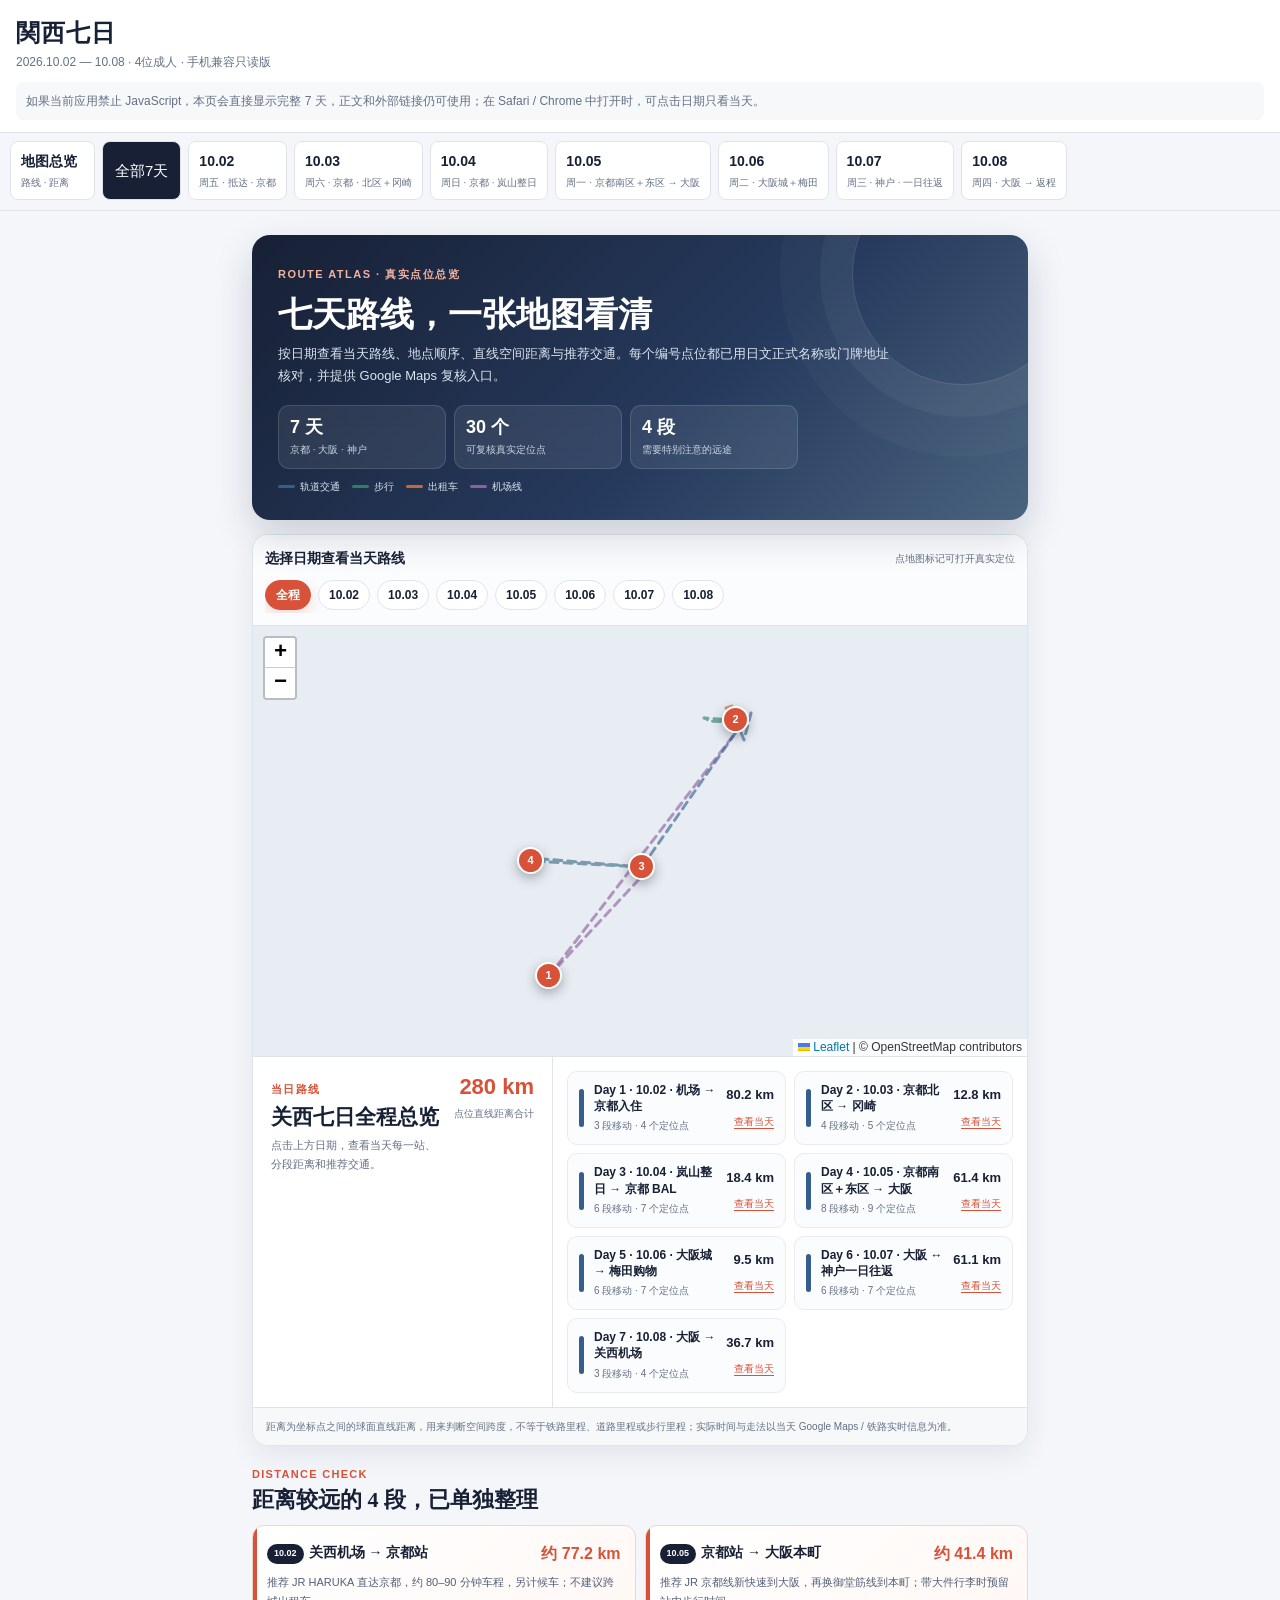
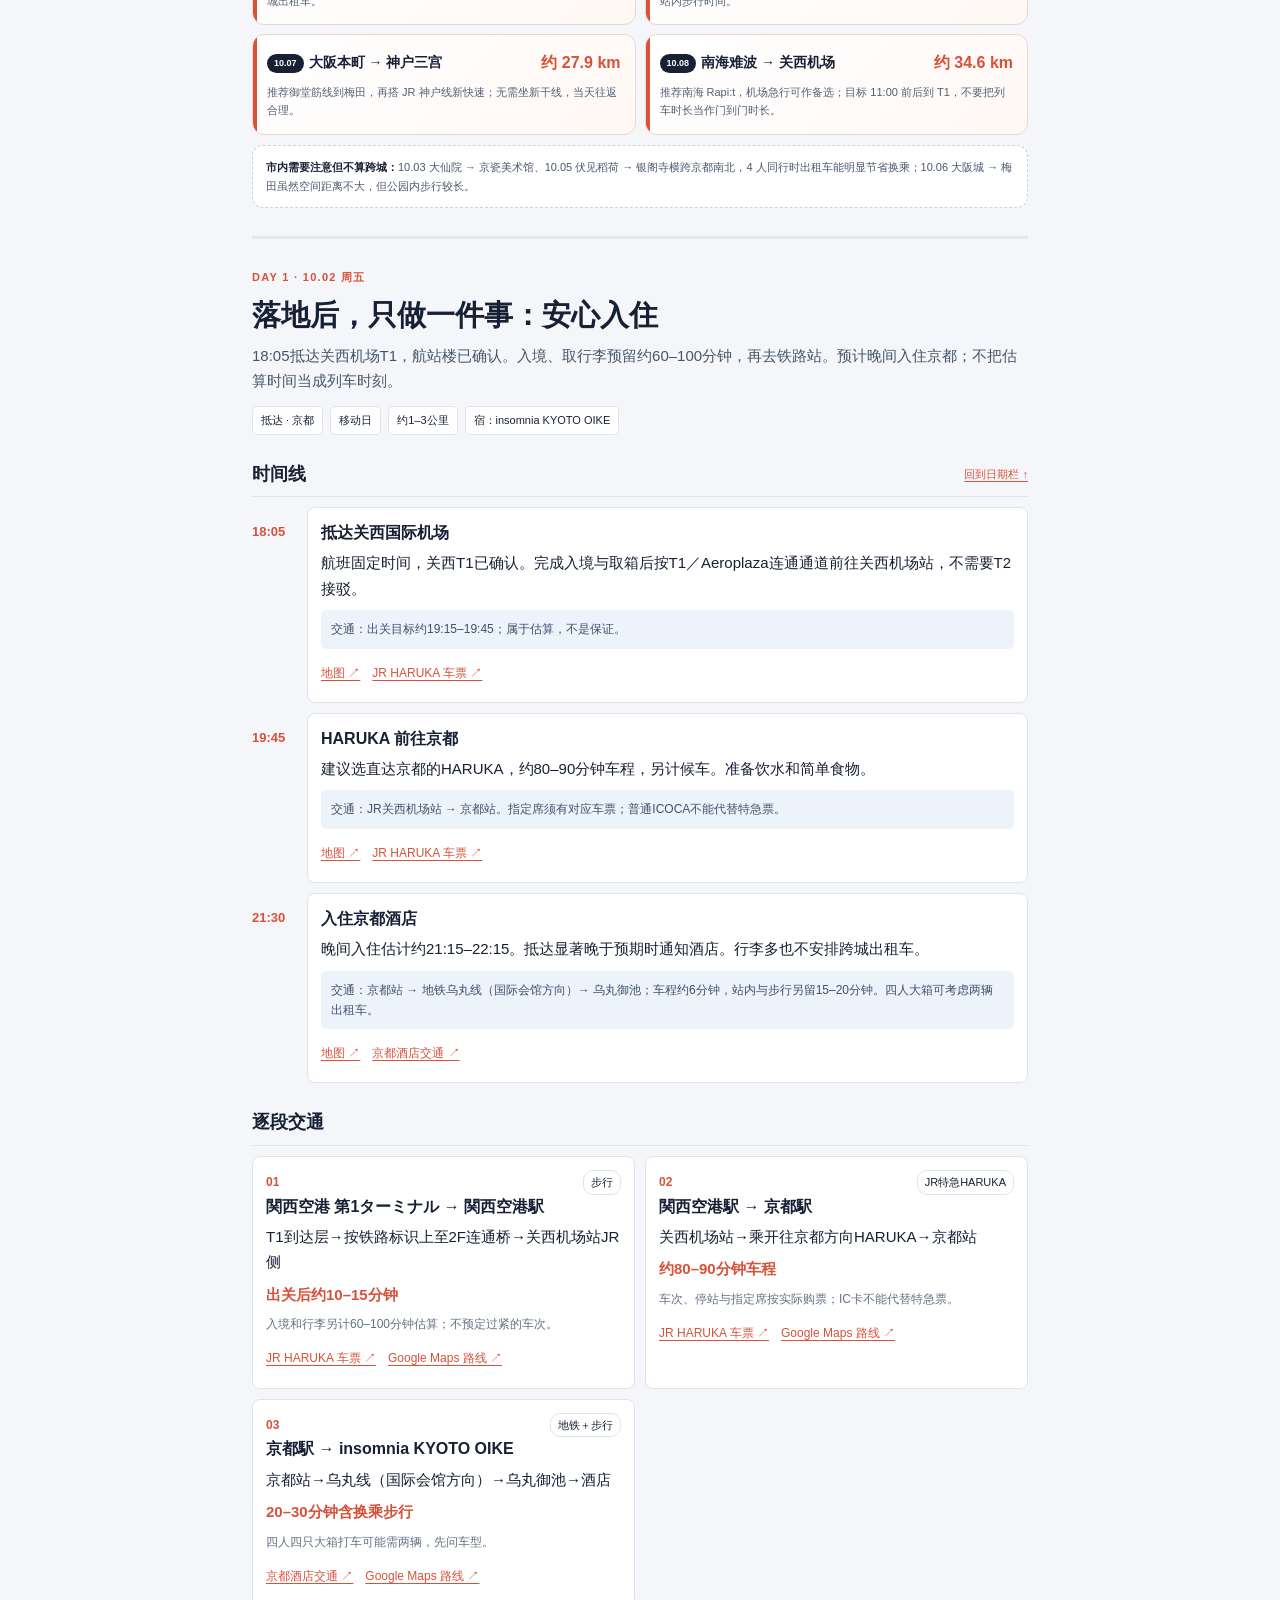
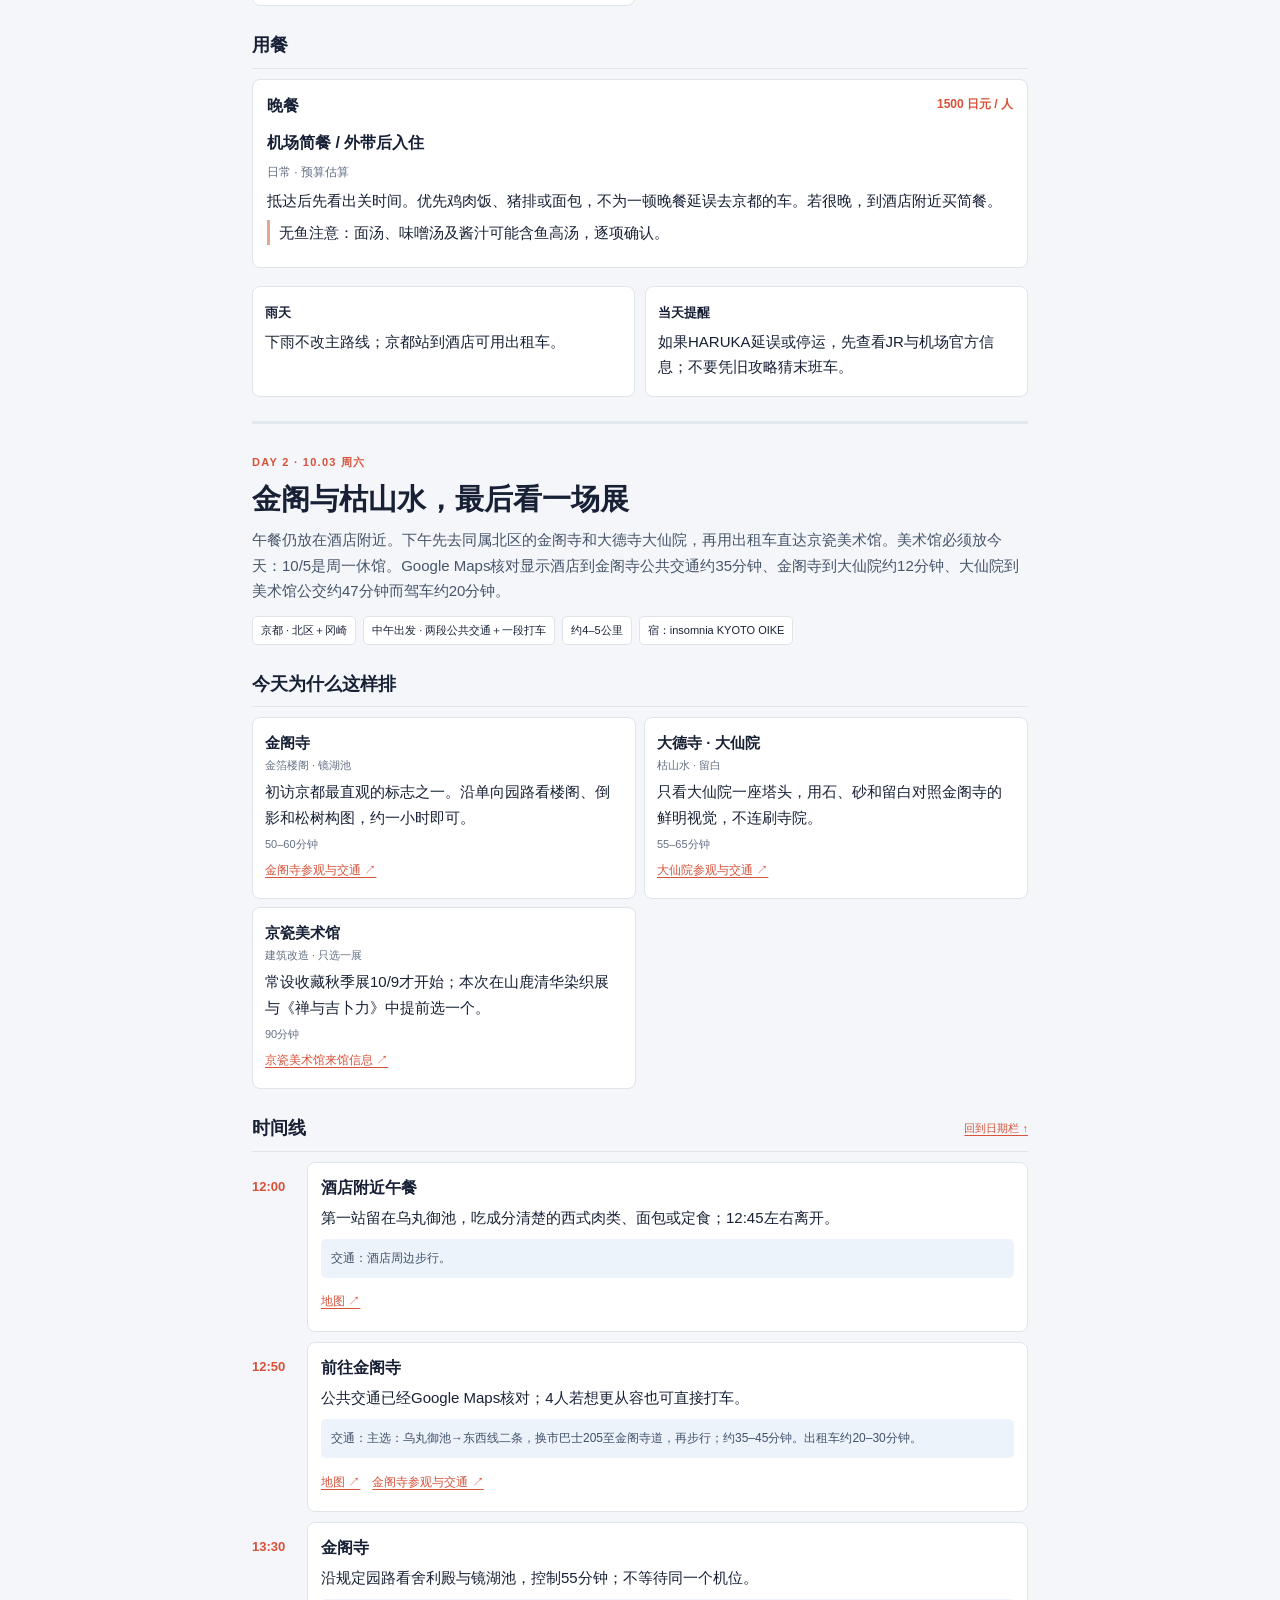
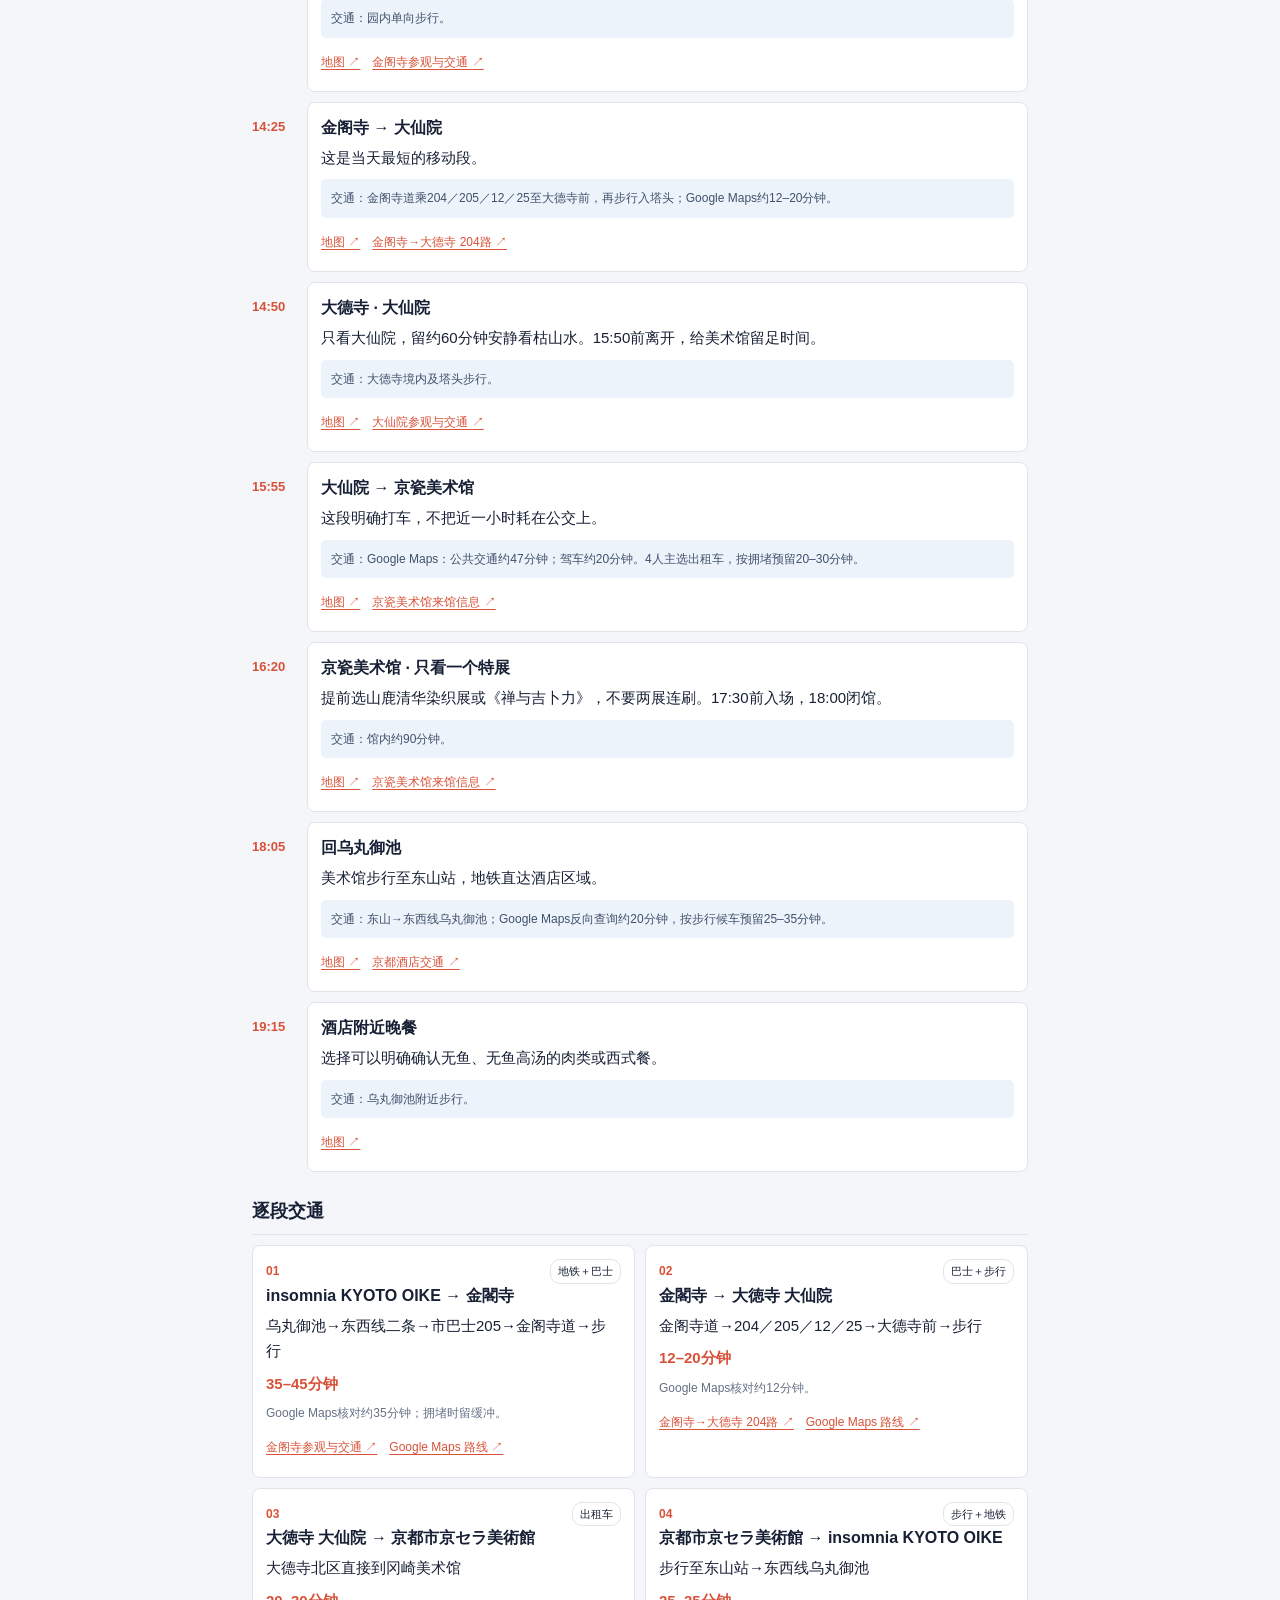
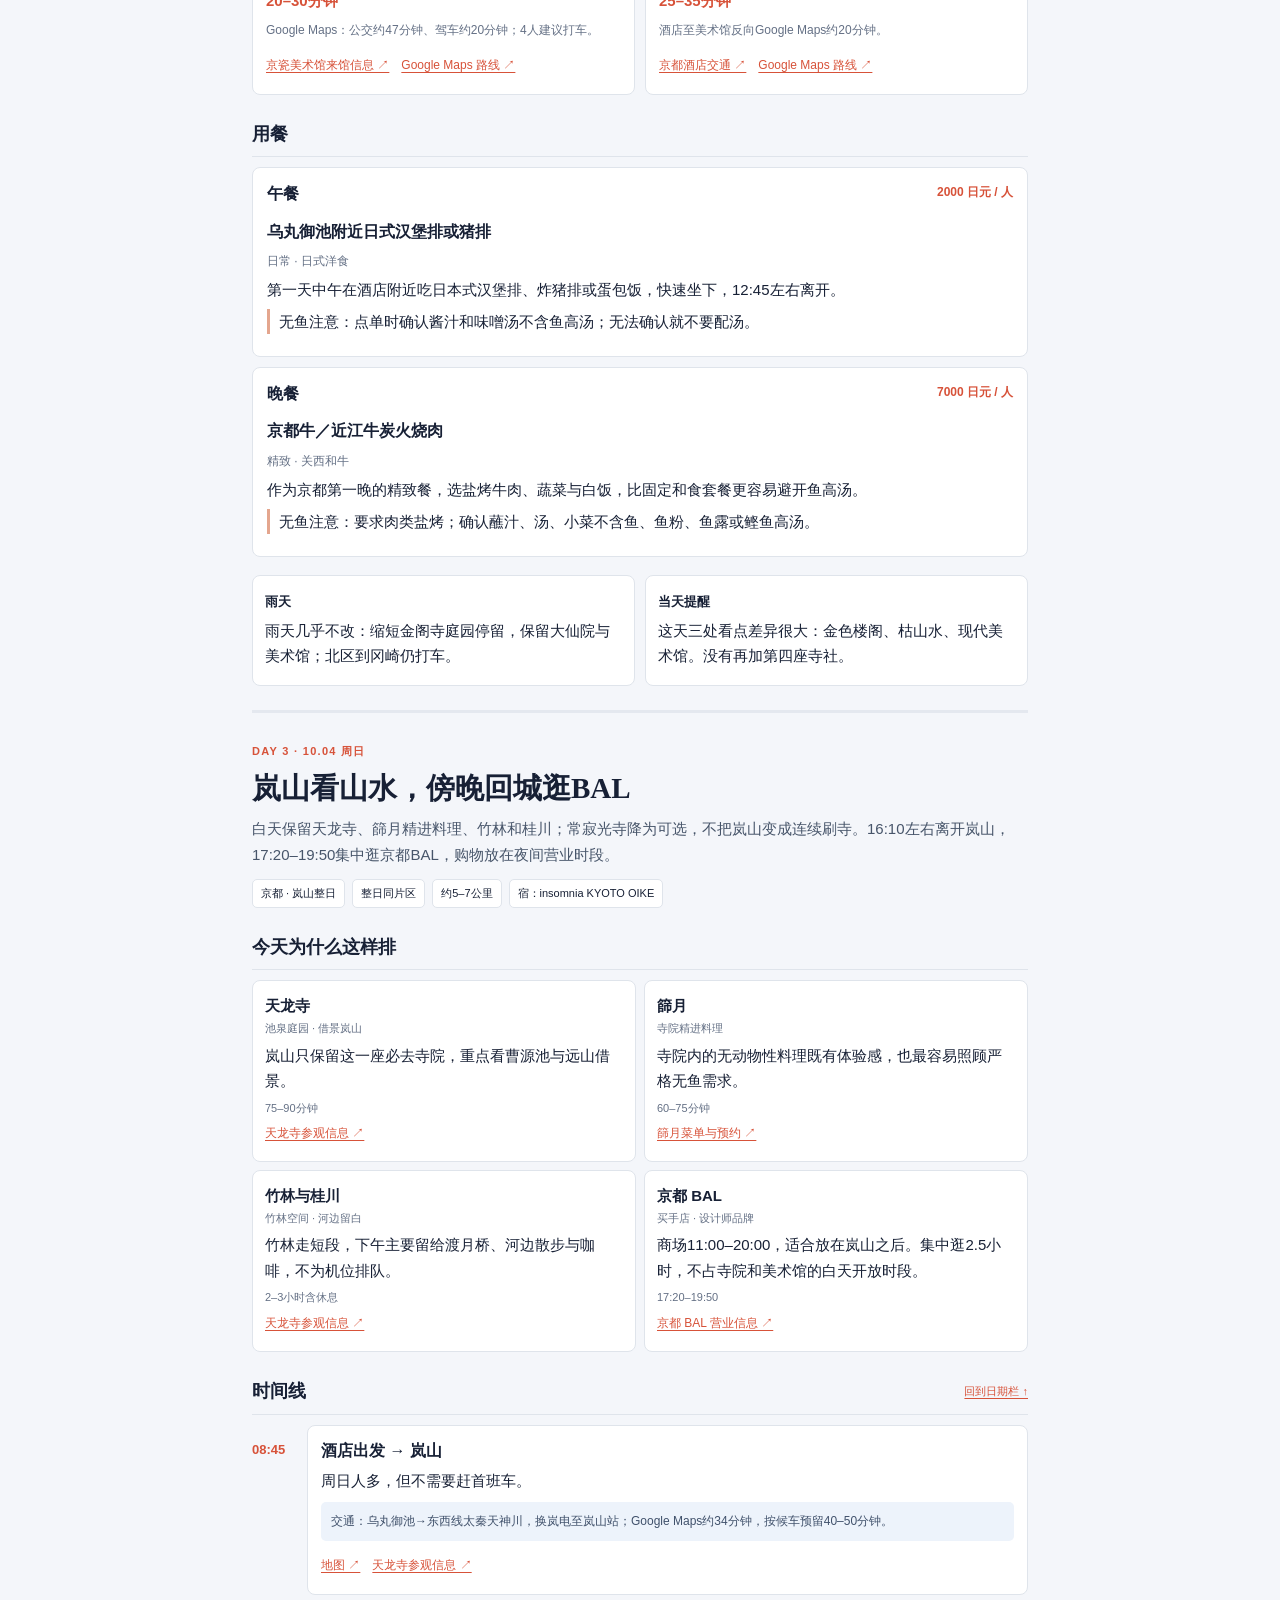
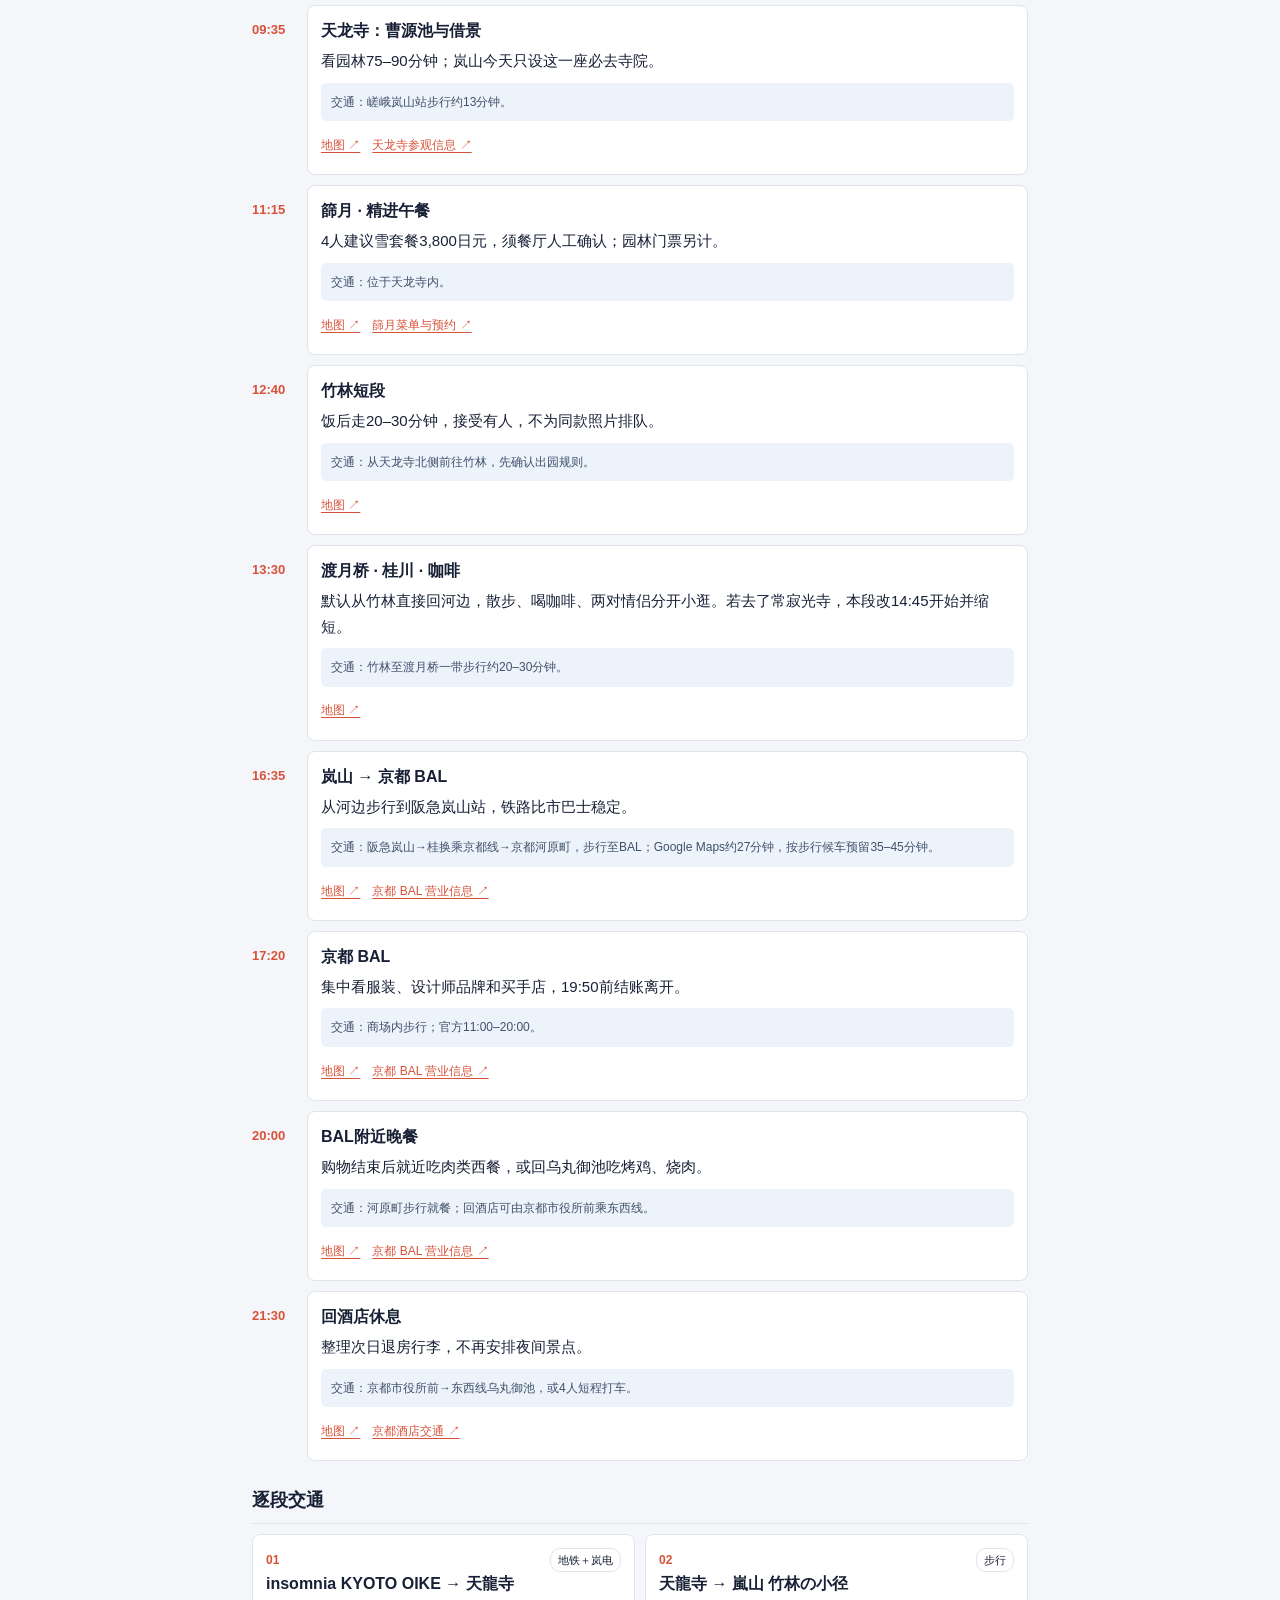
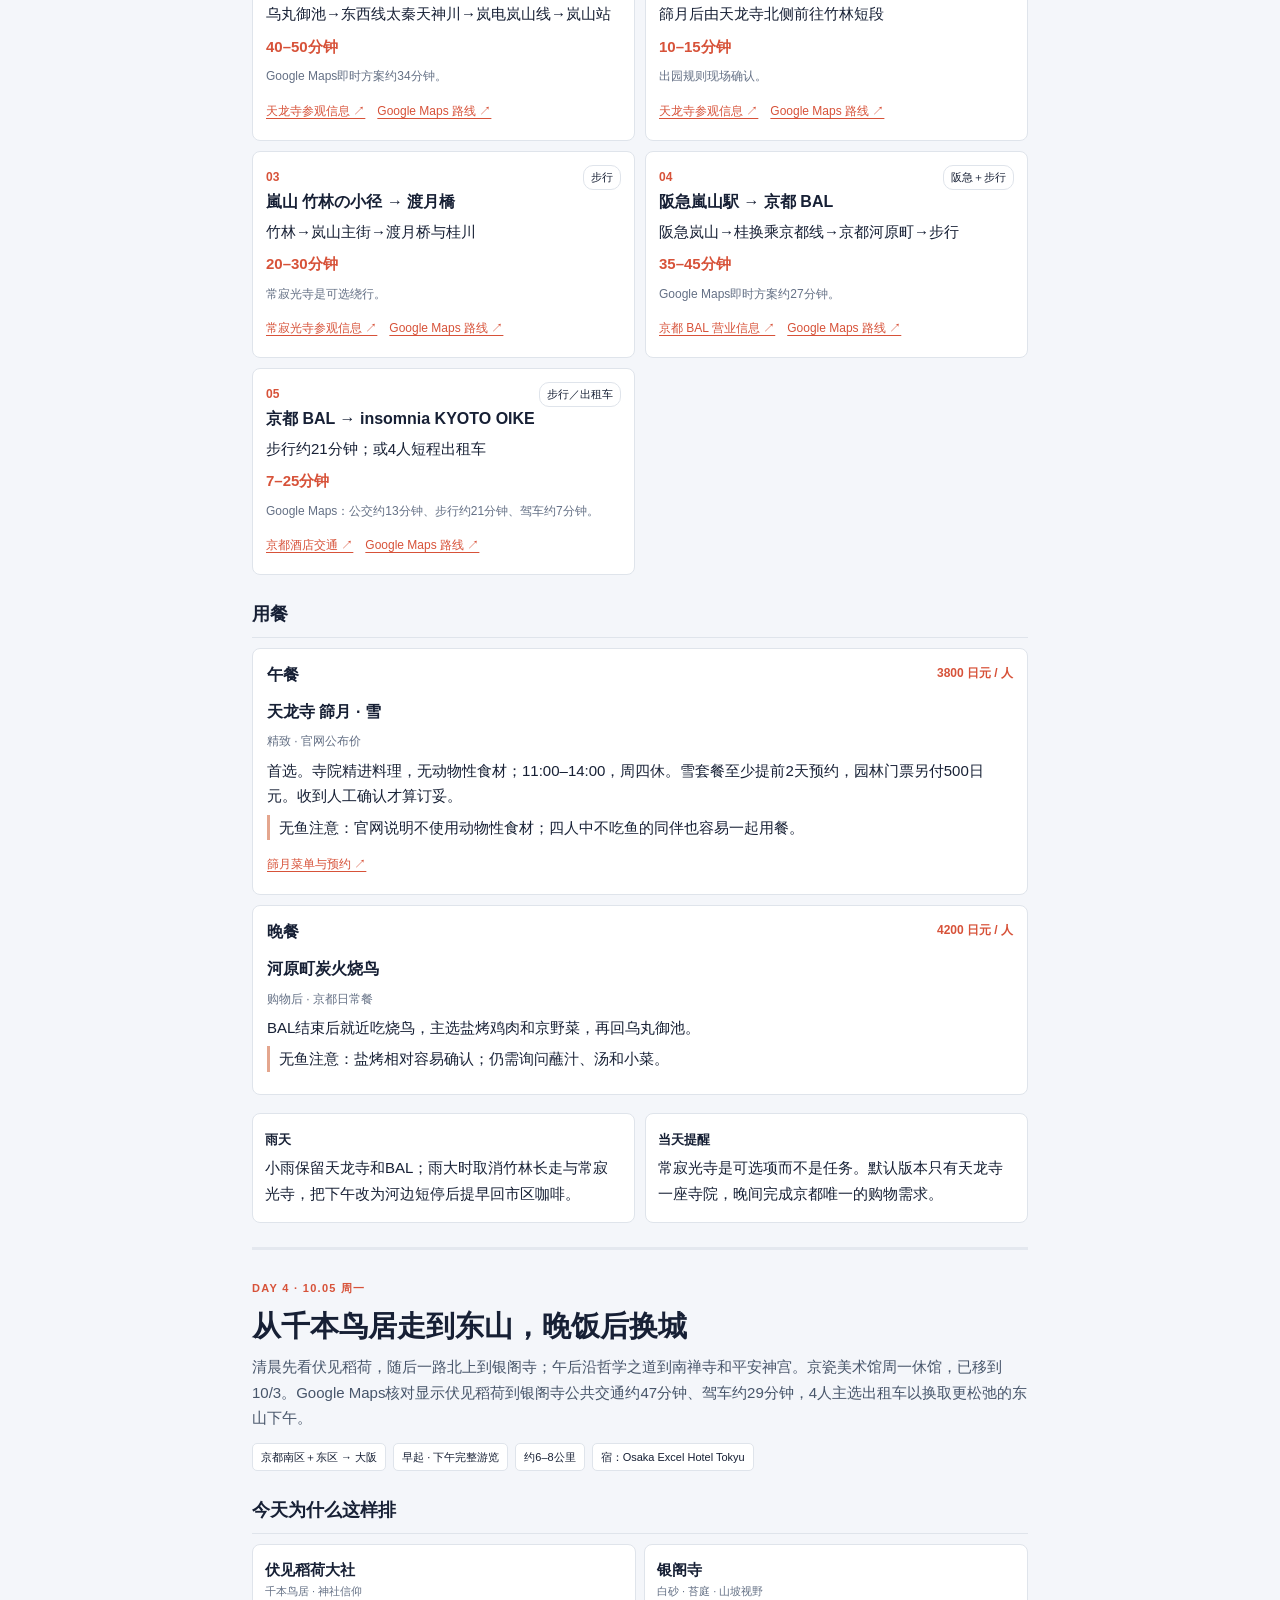
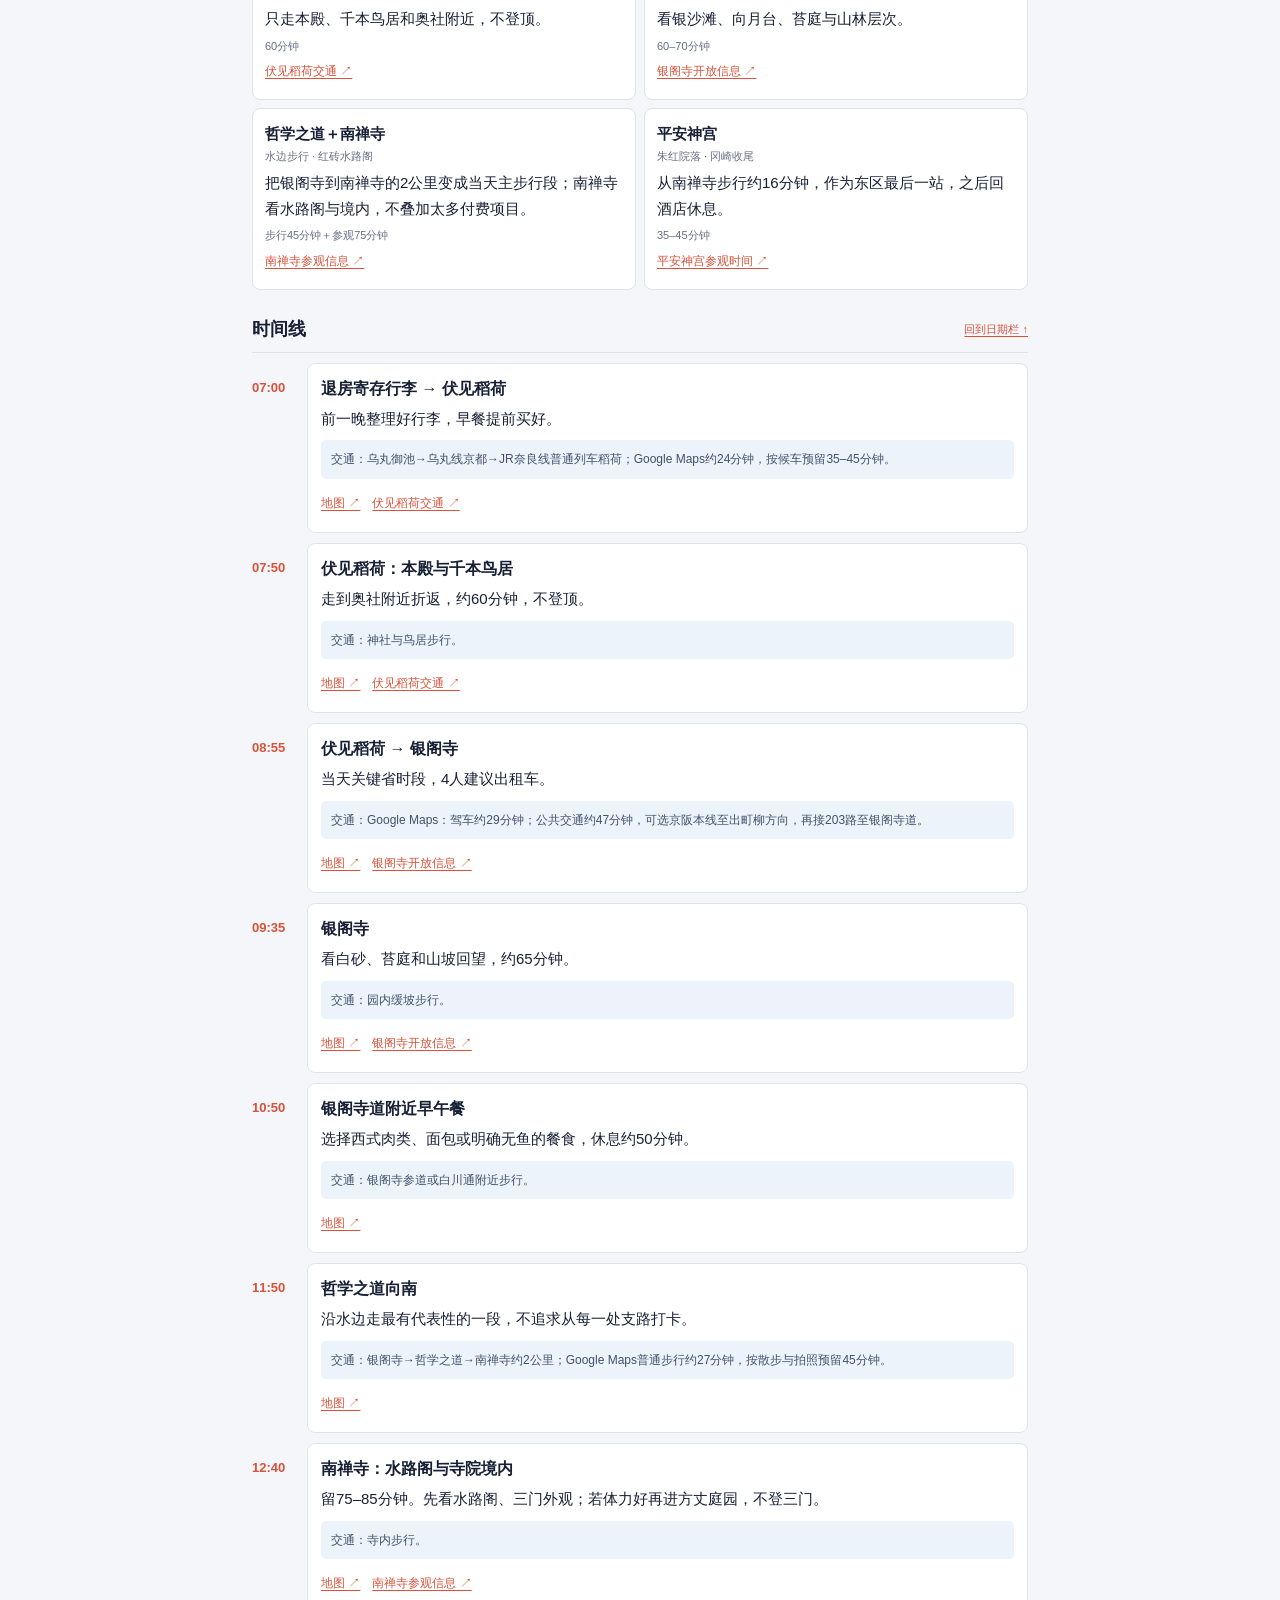
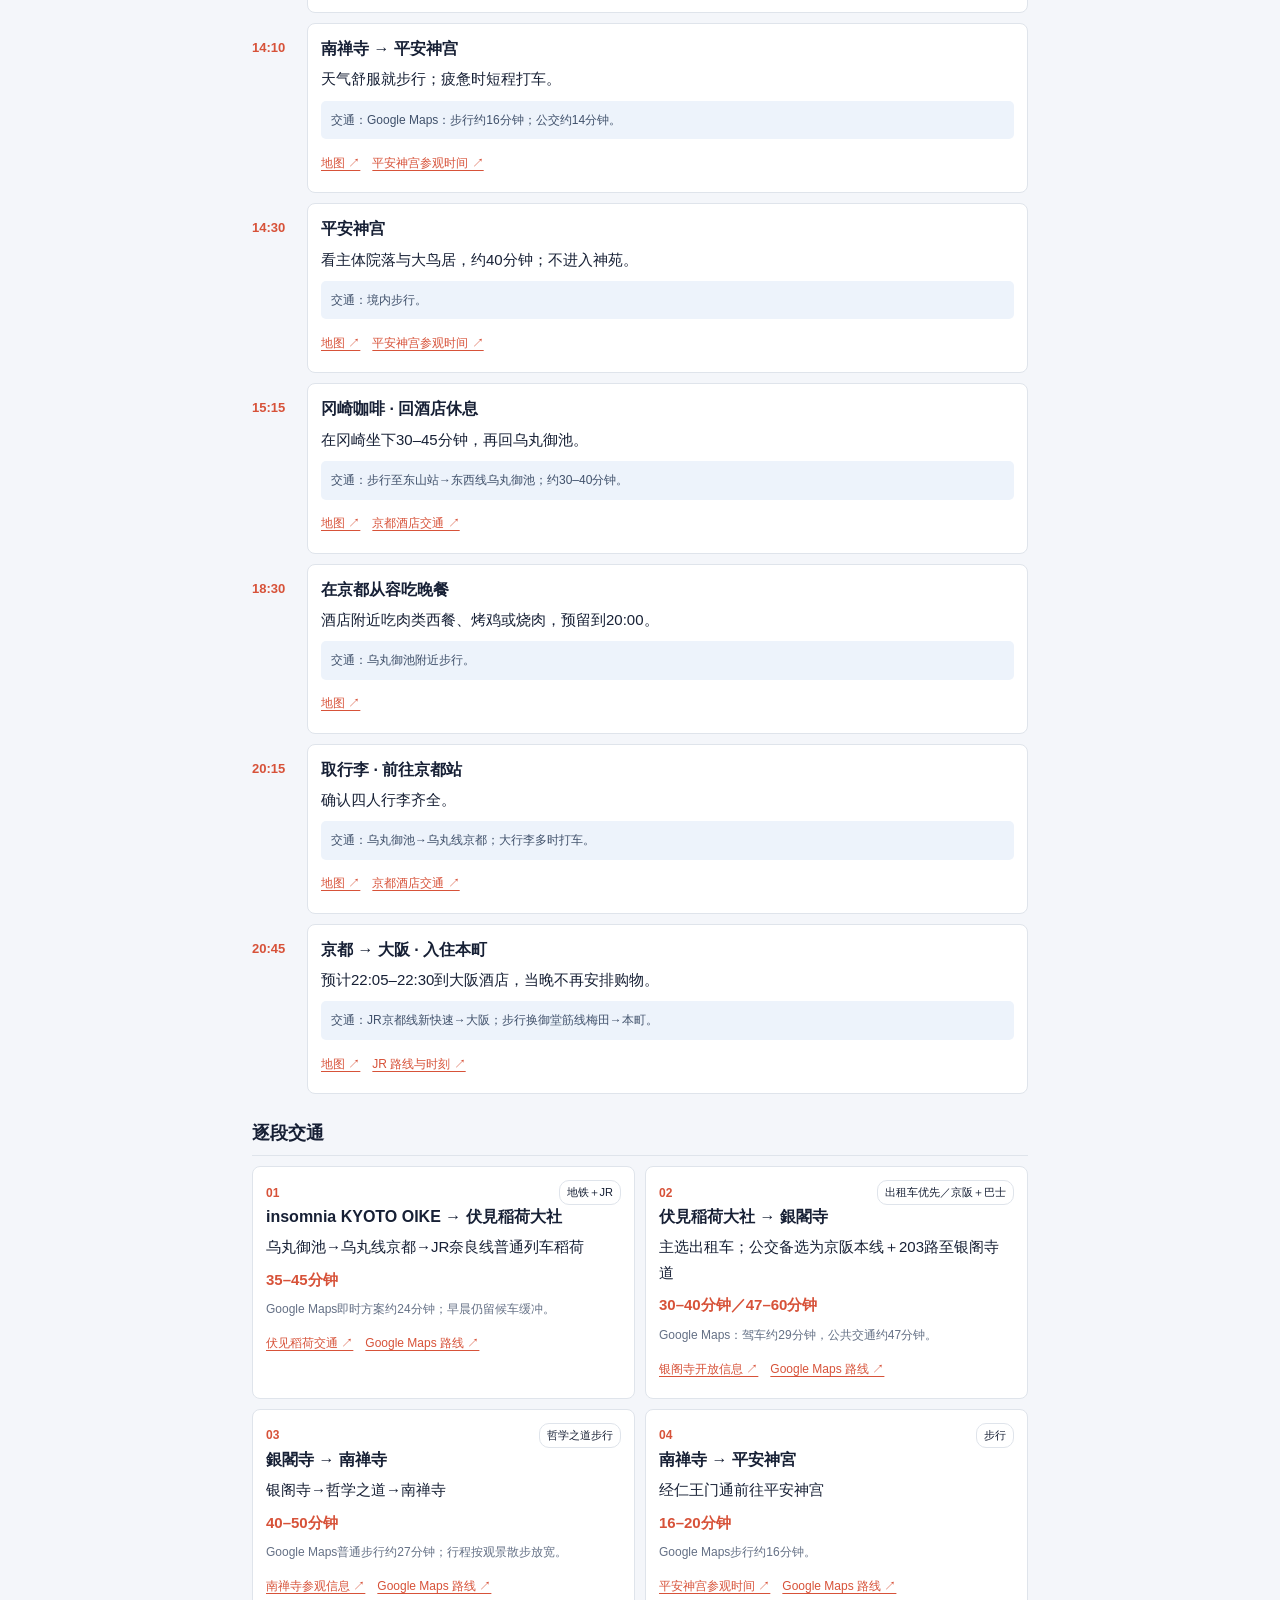
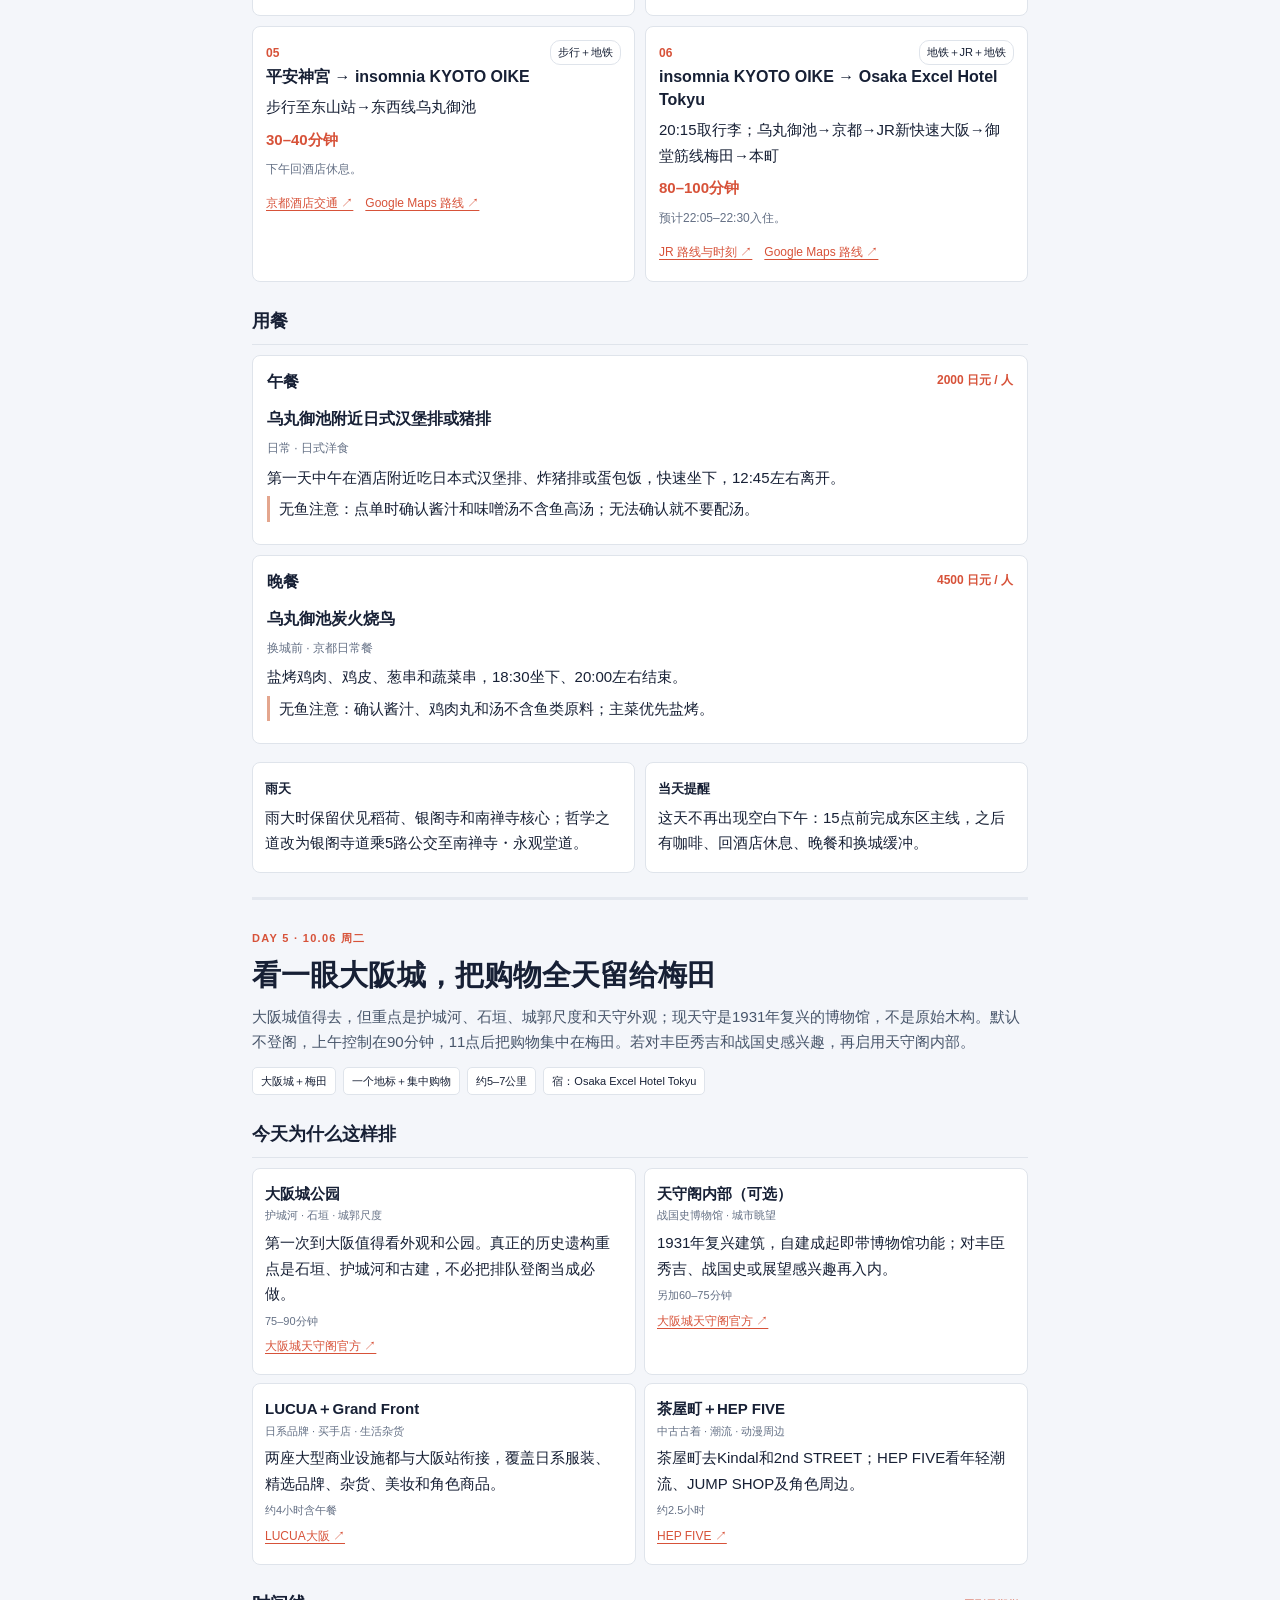
==== output/index.html @ ae548e29 "新增关西行程地图与距离总览 Co-Authored-By: Aime <aime@bytedance.com> Change-Id: I9d9e7d7a1cc0e2d3157e22da696e2bbc" ====
<!doctype html><html lang="zh-CN"><head><meta charset="utf-8"><meta name="viewport" content="width=device-width,initial-scale=1,viewport-fit=cover"><meta name="format-detection" content="telephone=no"><title>关西七日 · 行程地图与手机兼容版</title><link rel="preconnect" href="https://tile.openstreetmap.de"><link rel="stylesheet" href="./leaflet.css"><link rel="stylesheet" href="./map.css"><style>
:root{--ink:#172035;--muted:#647085;--accent:#d75239;--line:#dfe4eb;--bg:#f4f6fa;--blue:#edf3fb;--paper:#fff}*{box-sizing:border-box}html{scroll-behavior:smooth}body{margin:0;background:var(--bg);color:var(--ink);font:15px/1.7 -apple-system,BlinkMacSystemFont,"PingFang SC","Microsoft YaHei",Arial,sans-serif}a{color:var(--accent);text-decoration-thickness:1px;text-underline-offset:3px}.app-head{padding:18px 16px 12px;background:#fff;border-bottom:1px solid var(--line)}.brand{font:700 24px/1.25 Georgia,"Songti SC",serif;letter-spacing:1px}.brand small{display:block;font:12px/1.5 -apple-system,BlinkMacSystemFont,"PingFang SC",sans-serif;color:var(--muted);letter-spacing:0;margin-top:5px}.notice{margin-top:11px;padding:9px 10px;background:#f7f8fa;border-radius:7px;color:var(--muted);font-size:12px}.nav-wrap{position:sticky;top:0;z-index:50;background:rgba(244,246,250,.96);-webkit-backdrop-filter:blur(12px);backdrop-filter:blur(12px);border-bottom:1px solid var(--line);padding:8px 10px}.nav{display:flex;gap:7px;overflow-x:auto;-webkit-overflow-scrolling:touch;padding-bottom:2px}.day-link{flex:0 0 auto;min-width:85px;padding:8px 10px;border:1px solid var(--line);background:#fff;border-radius:8px;text-decoration:none;color:var(--ink)}.day-link b{display:block;font-size:14px}.day-link small{display:block;color:var(--muted);font-size:10px;white-space:nowrap}.day-link.active{background:var(--ink);border-color:var(--ink);color:#fff}.day-link.active small{color:#cfd5e0}.all-button{flex:0 0 auto;border:1px solid var(--line);background:#fff;border-radius:8px;padding:8px 12px;color:var(--ink);font:inherit}.all-button.active{background:var(--ink);color:#fff}.content{max-width:820px;margin:auto;padding:0 12px 35px}.day-panel{padding:24px 0;border-bottom:3px solid #e4e8ef;scroll-margin-top:78px}.day-head{display:block;margin-bottom:18px}.eyebrow{font-size:11px;letter-spacing:1.3px;color:var(--accent);font-weight:700}.day-head h2{font:700 25px/1.35 Georgia,"Songti SC",serif;margin:7px 0 8px}.day-head p{margin:0;color:#47556a}.meta{display:flex;gap:7px;flex-wrap:wrap;margin-top:12px}.meta span{padding:4px 8px;background:#fff;border:1px solid var(--line);border-radius:5px;font-size:11px}.section-title{display:flex;align-items:center;justify-content:space-between;margin:24px 0 10px;padding-bottom:7px;border-bottom:1px solid var(--line)}.section-title span{font-weight:750;font-size:18px}.section-title a,.section-title small{font-size:11px}.stop{display:grid;grid-template-columns:47px minmax(0,1fr);gap:8px;margin:10px 0}.stop time{color:var(--accent);font-weight:750;font-size:13px;padding-top:14px}.card,.transport,.meal,.feature,.routebox,.tips>div{background:#fff;border:1px solid var(--line);border-radius:8px}.card{padding:13px}.card h3,.transport h3,.meal h3{font-size:16px;line-height:1.45;margin:0 0 6px}.card p,.transport p,.meal p{margin:6px 0}.travel{background:var(--blue);padding:9px 10px;border-radius:5px;color:#40516b;font-size:12px;margin-top:9px}.actions{display:flex;gap:12px;flex-wrap:wrap;margin-top:8px}.link{font-size:12px;min-height:32px;display:inline-flex;align-items:center}.transport-grid{display:grid;gap:10px}.transport{padding:13px}.transport-head{display:flex;justify-content:space-between;align-items:center}.transport-head b{color:var(--accent);font-size:12px}.transport-head span{font-size:11px;border:1px solid var(--line);padding:2px 7px;border-radius:10px}.transport>strong{display:block;color:var(--accent);margin:7px 0}.muted{color:var(--muted);font-size:12px}.meal{padding:14px;margin:10px 0}.meal-top{display:flex;justify-content:space-between;gap:12px}.meal-top strong{color:var(--accent);white-space:nowrap;font-size:12px}.meal h4{font-size:16px;margin:6px 0}.tag{color:var(--muted);font-size:12px}.fish{border-left:3px solid #e4a68e;padding-left:9px}.features{display:grid;gap:8px}.feature{padding:12px}.feature b{display:block}.feature span,.feature small{display:block;color:var(--muted);font-size:11px}.feature p{margin:5px 0}.routebox{padding:12px;margin:13px 0}.routebox svg{display:block;width:100%;height:155px;margin:4px 0}.routebox svg polyline{fill:none;stroke:#d75239;stroke-width:2.2;stroke-dasharray:4 3}.routebox svg circle{fill:#172035}.routebox svg text{fill:#fff;font-size:4px;font-weight:bold}.river{fill:none;stroke:#cfe0f0;stroke-width:6;opacity:.9}.legend{display:flex;flex-wrap:wrap;gap:6px 10px}.legend span{font-size:10px}.legend b{display:inline-flex;width:17px;height:17px;align-items:center;justify-content:center;border-radius:50%;background:#172035;color:#fff;margin-right:4px}.tips{display:grid;gap:10px;margin-top:18px}.tips>div{padding:12px}.tips b{font-size:13px}.tips p{margin:4px 0}.footer{max-width:820px;margin:auto;padding:20px 12px 40px;color:var(--muted);font-size:11px}.sources{display:none}.js-on .day-panel{display:none}.js-on .day-panel.active{display:block}.js-on.show-all .day-panel{display:block}@media(min-width:700px){.content{padding-left:22px;padding-right:22px}.day-head h2{font-size:29px}.features{grid-template-columns:1fr 1fr}.transport-grid{grid-template-columns:1fr 1fr}.tips{grid-template-columns:1fr 1fr}.routebox svg{height:190px}}
</style></head><body id="top"><header class="app-head"><div class="brand">関西七日<small>2026.10.02 — 10.08 · 4位成人 · 手机兼容只读版</small></div><div class="notice">如果当前应用禁止 JavaScript，本页会直接显示完整 7 天，正文和外部链接仍可使用；在 Safari / Chrome 中打开时，可点击日期只看当天。</div></header><div class="nav-wrap"><nav class="nav" aria-label="选择日期"><a class="day-link" href="#map-overview"><b>地图总览</b><small>路线 · 距离</small></a><button type="button" id="show-all" class="all-button">全部7天</button><a class="day-link" href="#day-0" data-day-button="0"><b>10.02</b><small>周五 · 抵达 · 京都</small></a><a class="day-link" href="#day-1" data-day-button="1"><b>10.03</b><small>周六 · 京都 · 北区＋冈崎</small></a><a class="day-link" href="#day-2" data-day-button="2"><b>10.04</b><small>周日 · 京都 · 岚山整日</small></a><a class="day-link" href="#day-3" data-day-button="3"><b>10.05</b><small>周一 · 京都南区＋东区 → 大阪</small></a><a class="day-link" href="#day-4" data-day-button="4"><b>10.06</b><small>周二 · 大阪城＋梅田</small></a><a class="day-link" href="#day-5" data-day-button="5"><b>10.07</b><small>周三 · 神户 · 一日往返</small></a><a class="day-link" href="#day-6" data-day-button="6"><b>10.08</b><small>周四 · 大阪 → 返程</small></a></nav></div><main class="content"><section class="map-overview" id="map-overview"><div class="map-hero"><span class="map-kicker">ROUTE ATLAS · 真实点位总览</span><h1>七天路线，一张地图看清</h1><p>按日期查看当天路线、地点顺序、直线空间距离与推荐交通。每个编号点位都已用日文正式名称或门牌地址核对，并提供 Google Maps 复核入口。</p><div class="map-stats"><div class="map-stat"><strong>7 天</strong><span>京都 · 大阪 · 神户</span></div><div class="map-stat"><strong>30 个</strong><span>可复核真实定位点</span></div><div class="map-stat"><strong>4 段</strong><span>需要特别注意的远途</span></div></div><div class="route-legend"><span><i style="background:#355e8d"></i>轨道交通</span><span><i style="background:#2f7d68"></i>步行</span><span><i style="background:#c7683c"></i>出租车</span><span><i style="background:#8f5e9d"></i>机场线</span></div></div><div class="map-shell"><div class="map-toolbar"><div class="map-toolbar-title"><strong>选择日期查看当天路线</strong><small>点地图标记可打开真实定位</small></div><div class="map-days" role="group" aria-label="地图日期筛选"><button class="map-day active" type="button" data-map-day="all">全程</button><button class="map-day" type="button" data-map-day="0">10.02</button><button class="map-day" type="button" data-map-day="1">10.03</button><button class="map-day" type="button" data-map-day="2">10.04</button><button class="map-day" type="button" data-map-day="3">10.05</button><button class="map-day" type="button" data-map-day="4">10.06</button><button class="map-day" type="button" data-map-day="5">10.07</button><button class="map-day" type="button" data-map-day="6">10.08</button></div></div><div id="trip-map" aria-label="关西七日行程地图"><div class="map-fallback">正在加载地图…</div></div><div class="map-route-panel"><div class="map-route-head"><div class="map-route-head-top"><div><span class="eyebrow">当日路线</span><h2 id="route-title">关西七日全程总览</h2><p id="route-subtitle">点击上方日期，查看当天每一站、分段距离和推荐交通。</p></div><div class="route-total"><strong id="route-total">—</strong><span>点位直线距离合计</span></div></div></div><div class="map-segments" id="route-segments"></div><p class="distance-note">距离为坐标点之间的球面直线距离，用来判断空间跨度，不等于铁路里程、道路里程或步行里程；实际时间与走法以当天 Google Maps / 铁路实时信息为准。</p></div></div><section class="distance-audit" aria-labelledby="distance-audit-title"><span class="eyebrow">DISTANCE CHECK</span><h2 id="distance-audit-title">距离较远的 4 段，已单独整理</h2><div class="long-haul-grid"><article class="long-haul"><div class="long-haul-top"><b><span class="badge">10.02</span>关西机场 → 京都站</b><strong>约 77.2 km</strong></div><p>推荐 JR HARUKA 直达京都，约 80–90 分钟车程，另计候车；不建议跨城出租车。</p></article><article class="long-haul"><div class="long-haul-top"><b><span class="badge">10.05</span>京都站 → 大阪本町</b><strong>约 41.4 km</strong></div><p>推荐 JR 京都线新快速到大阪，再换御堂筋线到本町；带大件行李时预留站内步行时间。</p></article><article class="long-haul"><div class="long-haul-top"><b><span class="badge">10.07</span>大阪本町 → 神户三宫</b><strong>约 27.9 km</strong></div><p>推荐御堂筋线到梅田，再搭 JR 神户线新快速；无需坐新干线，当天往返合理。</p></article><article class="long-haul"><div class="long-haul-top"><b><span class="badge">10.08</span>南海难波 → 关西机场</b><strong>约 34.6 km</strong></div><p>推荐南海 Rapi:t，机场急行可作备选；目标 11:00 前后到 T1，不要把列车时长当作门到门时长。</p></article></div><div class="distance-secondary"><b>市内需要注意但不算跨城：</b>10.03 大仙院 → 京瓷美术馆、10.05 伏见稻荷 → 银阁寺横跨京都南北，4 人同行时出租车能明显节省换乘；10.06 大阪城 → 梅田虽然空间距离不大，但公园内步行较长。</div></section></section><section class="day-panel" id="day-0" data-day-panel="0">
      <header class="day-head"><div><span class="eyebrow">DAY 1 · 10.02 周五</span><h2>落地后，只做一件事：安心入住</h2><p>18:05抵达关西机场T1，航站楼已确认。入境、取行李预留约60–100分钟，再去铁路站。预计晚间入住京都；不把估算时间当成列车时刻。</p></div><div class="meta"><span>抵达 · 京都</span><span>移动日</span><span>约1–3公里</span><span>宿：insomnia KYOTO OIKE</span></div></header>
      
      
      <section id="plan-0"><div class="section-title"><span>时间线</span><a href="#top">回到日期栏 ↑</a></div><article class="stop"><time>18:05</time><div class="card"><h3>抵达关西国际机场</h3><p>航班固定时间，关西T1已确认。完成入境与取箱后按T1／Aeroplaza连通通道前往关西机场站，不需要T2接驳。</p><div class="travel">交通：出关目标约19:15–19:45；属于估算，不是保证。</div><div class="actions"><a class="link" href="https://www.google.com/maps/search/?api=1&amp;query=Kansai%20International%20Airport" target="_blank" rel="noopener noreferrer">地图 ↗</a><a class="link" href="https://www.westjr.co.jp/travel-information/en/tickets-passes/oneway/haruka/" target="_blank" rel="noopener noreferrer">JR HARUKA 车票 ↗</a></div></div></article><article class="stop"><time>19:45</time><div class="card"><h3>HARUKA 前往京都</h3><p>建议选直达京都的HARUKA，约80–90分钟车程，另计候车。准备饮水和简单食物。</p><div class="travel">交通：JR关西机场站 → 京都站。指定席须有对应车票；普通ICOCA不能代替特急票。</div><div class="actions"><a class="link" href="https://www.google.com/maps/search/?api=1&amp;query=Kansai%20Airport%20Station" target="_blank" rel="noopener noreferrer">地图 ↗</a><a class="link" href="https://www.westjr.co.jp/travel-information/en/tickets-passes/oneway/haruka/" target="_blank" rel="noopener noreferrer">JR HARUKA 车票 ↗</a></div></div></article><article class="stop"><time>21:30</time><div class="card"><h3>入住京都酒店</h3><p>晚间入住估计约21:15–22:15。抵达显著晚于预期时通知酒店。行李多也不安排跨城出租车。</p><div class="travel">交通：京都站 → 地铁乌丸线（国际会馆方向）→ 乌丸御池；车程约6分钟，站内与步行另留15–20分钟。四人大箱可考虑两辆出租车。</div><div class="actions"><a class="link" href="https://www.google.com/maps/search/?api=1&amp;query=insomnia%20KYOTO%20OIKE" target="_blank" rel="noopener noreferrer">地图 ↗</a><a class="link" href="https://www.inso-mnia.com/kyoto/index.html" target="_blank" rel="noopener noreferrer">京都酒店交通 ↗</a></div></div></article></section>
      <section id="transit-0"><div class="section-title"><span>逐段交通</span></div><div class="transport-grid"><article class="transport"><div class="transport-head"><b>01</b><span>步行</span></div><h3>関西空港 第1ターミナル → 関西空港駅</h3><p>T1到达层→按铁路标识上至2F连通桥→关西机场站JR侧</p><strong>出关后约10–15分钟</strong><p class="muted">入境和行李另计60–100分钟估算；不预定过紧的车次。</p><div class="actions"><a class="link" href="https://www.westjr.co.jp/travel-information/en/tickets-passes/oneway/haruka/" target="_blank" rel="noopener noreferrer">JR HARUKA 车票 ↗</a><a class="link" href="https://www.google.com/maps/dir/?api=1&amp;origin=%E9%96%A2%E8%A5%BF%E7%A9%BA%E6%B8%AF%20%E7%AC%AC1%E3%82%BF%E3%83%BC%E3%83%9F%E3%83%8A%E3%83%AB&amp;destination=%E9%96%A2%E8%A5%BF%E7%A9%BA%E6%B8%AF%E9%A7%85&amp;travelmode=walking" target="_blank" rel="noopener noreferrer">Google Maps 路线 ↗</a></div></article><article class="transport"><div class="transport-head"><b>02</b><span>JR特急HARUKA</span></div><h3>関西空港駅 → 京都駅</h3><p>关西机场站→乘开往京都方向HARUKA→京都站</p><strong>约80–90分钟车程</strong><p class="muted">车次、停站与指定席按实际购票；IC卡不能代替特急票。</p><div class="actions"><a class="link" href="https://www.westjr.co.jp/travel-information/en/tickets-passes/oneway/haruka/" target="_blank" rel="noopener noreferrer">JR HARUKA 车票 ↗</a><a class="link" href="https://www.google.com/maps/dir/?api=1&amp;origin=%E9%96%A2%E8%A5%BF%E7%A9%BA%E6%B8%AF%E9%A7%85&amp;destination=%E4%BA%AC%E9%83%BD%E9%A7%85&amp;travelmode=transit" target="_blank" rel="noopener noreferrer">Google Maps 路线 ↗</a></div></article><article class="transport"><div class="transport-head"><b>03</b><span>地铁＋步行</span></div><h3>京都駅 → insomnia KYOTO OIKE</h3><p>京都站→乌丸线（国际会馆方向）→乌丸御池→酒店</p><strong>20–30分钟含换乘步行</strong><p class="muted">四人四只大箱打车可能需两辆，先问车型。</p><div class="actions"><a class="link" href="https://www.inso-mnia.com/kyoto/index.html" target="_blank" rel="noopener noreferrer">京都酒店交通 ↗</a><a class="link" href="https://www.google.com/maps/dir/?api=1&amp;origin=%E4%BA%AC%E9%83%BD%E9%A7%85&amp;destination=insomnia%20KYOTO%20OIKE&amp;travelmode=transit" target="_blank" rel="noopener noreferrer">Google Maps 路线 ↗</a></div></article></div></section>
      <section id="food-0"><div class="section-title"><span>用餐</span></div><article class="meal"><div class="meal-top"><h3>晚餐</h3><strong>1500 日元 / 人</strong></div><h4>机场简餐 / 外带后入住</h4><p class="tag">日常 · 预算估算</p><p>抵达后先看出关时间。优先鸡肉饭、猪排或面包，不为一顿晚餐延误去京都的车。若很晚，到酒店附近买简餐。</p><p class="fish">无鱼注意：面汤、味噌汤及酱汁可能含鱼高汤，逐项确认。</p><div class="actions"></div></article></section>
      <section class="tips"><div><b>雨天</b><p>下雨不改主路线；京都站到酒店可用出租车。</p></div><div><b>当天提醒</b><p>如果HARUKA延误或停运，先查看JR与机场官方信息；不要凭旧攻略猜末班车。</p></div></section>
    </section><section class="day-panel" id="day-1" data-day-panel="1">
      <header class="day-head"><div><span class="eyebrow">DAY 2 · 10.03 周六</span><h2>金阁与枯山水，最后看一场展</h2><p>午餐仍放在酒店附近。下午先去同属北区的金阁寺和大德寺大仙院，再用出租车直达京瓷美术馆。美术馆必须放今天：10/5是周一休馆。Google Maps核对显示酒店到金阁寺公共交通约35分钟、金阁寺到大仙院约12分钟、大仙院到美术馆公交约47分钟而驾车约20分钟。</p></div><div class="meta"><span>京都 · 北区＋冈崎</span><span>中午出发 · 两段公共交通＋一段打车</span><span>约4–5公里</span><span>宿：insomnia KYOTO OIKE</span></div></header>
      
      <section><div class="section-title"><span>今天为什么这样排</span></div><div class="features"><div class="feature"><b>金阁寺</b><span>金箔楼阁 · 镜湖池</span><p>初访京都最直观的标志之一。沿单向园路看楼阁、倒影和松树构图，约一小时即可。</p><small>50–60分钟</small><a class="link" href="https://www.shokoku-ji.jp/kinkakuji/access/" target="_blank" rel="noopener noreferrer">金阁寺参观与交通 ↗</a></div><div class="feature"><b>大德寺 · 大仙院</b><span>枯山水 · 留白</span><p>只看大仙院一座塔头，用石、砂和留白对照金阁寺的鲜明视觉，不连刷寺院。</p><small>55–65分钟</small><a class="link" href="https://daisen-in.net/fee_information/" target="_blank" rel="noopener noreferrer">大仙院参观与交通 ↗</a></div><div class="feature"><b>京瓷美术馆</b><span>建筑改造 · 只选一展</span><p>常设收藏秋季展10/9才开始；本次在山鹿清华染织展与《禅与吉卜力》中提前选一个。</p><small>90分钟</small><a class="link" href="https://kyotocity-kyocera.museum/info" target="_blank" rel="noopener noreferrer">京瓷美术馆来馆信息 ↗</a></div></div></section>
      <section id="plan-1"><div class="section-title"><span>时间线</span><a href="#top">回到日期栏 ↑</a></div><article class="stop"><time>12:00</time><div class="card"><h3>酒店附近午餐</h3><p>第一站留在乌丸御池，吃成分清楚的西式肉类、面包或定食；12:45左右离开。</p><div class="travel">交通：酒店周边步行。</div><div class="actions"><a class="link" href="https://www.google.com/maps/search/?api=1&amp;query=%E7%83%8F%E4%B8%B8%E5%BE%A1%E6%B1%A0%E9%A7%85" target="_blank" rel="noopener noreferrer">地图 ↗</a></div></div></article><article class="stop"><time>12:50</time><div class="card"><h3>前往金阁寺</h3><p>公共交通已经Google Maps核对；4人若想更从容也可直接打车。</p><div class="travel">交通：主选：乌丸御池→东西线二条，换市巴士205至金阁寺道，再步行；约35–45分钟。出租车约20–30分钟。</div><div class="actions"><a class="link" href="https://www.google.com/maps/search/?api=1&amp;query=%E9%87%91%E9%96%A3%E5%AF%BA" target="_blank" rel="noopener noreferrer">地图 ↗</a><a class="link" href="https://www.shokoku-ji.jp/kinkakuji/access/" target="_blank" rel="noopener noreferrer">金阁寺参观与交通 ↗</a></div></div></article><article class="stop"><time>13:30</time><div class="card"><h3>金阁寺</h3><p>沿规定园路看舍利殿与镜湖池，控制55分钟；不等待同一个机位。</p><div class="travel">交通：园内单向步行。</div><div class="actions"><a class="link" href="https://www.google.com/maps/search/?api=1&amp;query=%E9%87%91%E9%96%A3%E5%AF%BA" target="_blank" rel="noopener noreferrer">地图 ↗</a><a class="link" href="https://www.shokoku-ji.jp/kinkakuji/access/" target="_blank" rel="noopener noreferrer">金阁寺参观与交通 ↗</a></div></div></article><article class="stop"><time>14:25</time><div class="card"><h3>金阁寺 → 大仙院</h3><p>这是当天最短的移动段。</p><div class="travel">交通：金阁寺道乘204／205／12／25至大德寺前，再步行入塔头；Google Maps约12–20分钟。</div><div class="actions"><a class="link" href="https://www.google.com/maps/search/?api=1&amp;query=%E5%A4%A7%E4%BB%99%E9%99%A2%20%E4%BA%AC%E9%83%BD" target="_blank" rel="noopener noreferrer">地图 ↗</a><a class="link" href="https://www2.city.kyoto.lg.jp/kotsu/busdia/hyperdia/22140005.htm" target="_blank" rel="noopener noreferrer">金阁寺→大德寺 204路 ↗</a></div></div></article><article class="stop"><time>14:50</time><div class="card"><h3>大德寺 · 大仙院</h3><p>只看大仙院，留约60分钟安静看枯山水。15:50前离开，给美术馆留足时间。</p><div class="travel">交通：大德寺境内及塔头步行。</div><div class="actions"><a class="link" href="https://www.google.com/maps/search/?api=1&amp;query=%E5%A4%A7%E4%BB%99%E9%99%A2%20%E4%BA%AC%E9%83%BD" target="_blank" rel="noopener noreferrer">地图 ↗</a><a class="link" href="https://daisen-in.net/fee_information/" target="_blank" rel="noopener noreferrer">大仙院参观与交通 ↗</a></div></div></article><article class="stop"><time>15:55</time><div class="card"><h3>大仙院 → 京瓷美术馆</h3><p>这段明确打车，不把近一小时耗在公交上。</p><div class="travel">交通：Google Maps：公共交通约47分钟；驾车约20分钟。4人主选出租车，按拥堵预留20–30分钟。</div><div class="actions"><a class="link" href="https://www.google.com/maps/search/?api=1&amp;query=%E4%BA%AC%E9%83%BD%E5%B8%82%E4%BA%AC%E3%82%BB%E3%83%A9%E7%BE%8E%E8%A1%93%E9%A4%A8" target="_blank" rel="noopener noreferrer">地图 ↗</a><a class="link" href="https://kyotocity-kyocera.museum/info" target="_blank" rel="noopener noreferrer">京瓷美术馆来馆信息 ↗</a></div></div></article><article class="stop"><time>16:20</time><div class="card"><h3>京瓷美术馆 · 只看一个特展</h3><p>提前选山鹿清华染织展或《禅与吉卜力》，不要两展连刷。17:30前入场，18:00闭馆。</p><div class="travel">交通：馆内约90分钟。</div><div class="actions"><a class="link" href="https://www.google.com/maps/search/?api=1&amp;query=%E4%BA%AC%E9%83%BD%E5%B8%82%E4%BA%AC%E3%82%BB%E3%83%A9%E7%BE%8E%E8%A1%93%E9%A4%A8" target="_blank" rel="noopener noreferrer">地图 ↗</a><a class="link" href="https://kyotocity-kyocera.museum/info" target="_blank" rel="noopener noreferrer">京瓷美术馆来馆信息 ↗</a></div></div></article><article class="stop"><time>18:05</time><div class="card"><h3>回乌丸御池</h3><p>美术馆步行至东山站，地铁直达酒店区域。</p><div class="travel">交通：东山→东西线乌丸御池；Google Maps反向查询约20分钟，按步行候车预留25–35分钟。</div><div class="actions"><a class="link" href="https://www.google.com/maps/search/?api=1&amp;query=insomnia%20KYOTO%20OIKE" target="_blank" rel="noopener noreferrer">地图 ↗</a><a class="link" href="https://www.inso-mnia.com/kyoto/index.html" target="_blank" rel="noopener noreferrer">京都酒店交通 ↗</a></div></div></article><article class="stop"><time>19:15</time><div class="card"><h3>酒店附近晚餐</h3><p>选择可以明确确认无鱼、无鱼高汤的肉类或西式餐。</p><div class="travel">交通：乌丸御池附近步行。</div><div class="actions"><a class="link" href="https://www.google.com/maps/search/?api=1&amp;query=%E7%83%8F%E4%B8%B8%E5%BE%A1%E6%B1%A0%E9%A7%85" target="_blank" rel="noopener noreferrer">地图 ↗</a></div></div></article></section>
      <section id="transit-1"><div class="section-title"><span>逐段交通</span></div><div class="transport-grid"><article class="transport"><div class="transport-head"><b>01</b><span>地铁＋巴士</span></div><h3>insomnia KYOTO OIKE → 金閣寺</h3><p>乌丸御池→东西线二条→市巴士205→金阁寺道→步行</p><strong>35–45分钟</strong><p class="muted">Google Maps核对约35分钟；拥堵时留缓冲。</p><div class="actions"><a class="link" href="https://www.shokoku-ji.jp/kinkakuji/access/" target="_blank" rel="noopener noreferrer">金阁寺参观与交通 ↗</a><a class="link" href="https://www.google.com/maps/dir/?api=1&amp;origin=insomnia%20KYOTO%20OIKE&amp;destination=%E9%87%91%E9%96%A3%E5%AF%BA&amp;travelmode=transit" target="_blank" rel="noopener noreferrer">Google Maps 路线 ↗</a></div></article><article class="transport"><div class="transport-head"><b>02</b><span>巴士＋步行</span></div><h3>金閣寺 → 大徳寺 大仙院</h3><p>金阁寺道→204／205／12／25→大德寺前→步行</p><strong>12–20分钟</strong><p class="muted">Google Maps核对约12分钟。</p><div class="actions"><a class="link" href="https://www2.city.kyoto.lg.jp/kotsu/busdia/hyperdia/22140005.htm" target="_blank" rel="noopener noreferrer">金阁寺→大德寺 204路 ↗</a><a class="link" href="https://www.google.com/maps/dir/?api=1&amp;origin=%E9%87%91%E9%96%A3%E5%AF%BA&amp;destination=%E5%A4%A7%E5%BE%B3%E5%AF%BA%20%E5%A4%A7%E4%BB%99%E9%99%A2&amp;travelmode=transit" target="_blank" rel="noopener noreferrer">Google Maps 路线 ↗</a></div></article><article class="transport"><div class="transport-head"><b>03</b><span>出租车</span></div><h3>大徳寺 大仙院 → 京都市京セラ美術館</h3><p>大德寺北区直接到冈崎美术馆</p><strong>20–30分钟</strong><p class="muted">Google Maps：公交约47分钟、驾车约20分钟；4人建议打车。</p><div class="actions"><a class="link" href="https://kyotocity-kyocera.museum/info" target="_blank" rel="noopener noreferrer">京瓷美术馆来馆信息 ↗</a><a class="link" href="https://www.google.com/maps/dir/?api=1&amp;origin=%E5%A4%A7%E5%BE%B3%E5%AF%BA%20%E5%A4%A7%E4%BB%99%E9%99%A2&amp;destination=%E4%BA%AC%E9%83%BD%E5%B8%82%E4%BA%AC%E3%82%BB%E3%83%A9%E7%BE%8E%E8%A1%93%E9%A4%A8&amp;travelmode=driving" target="_blank" rel="noopener noreferrer">Google Maps 路线 ↗</a></div></article><article class="transport"><div class="transport-head"><b>04</b><span>步行＋地铁</span></div><h3>京都市京セラ美術館 → insomnia KYOTO OIKE</h3><p>步行至东山站→东西线乌丸御池</p><strong>25–35分钟</strong><p class="muted">酒店至美术馆反向Google Maps约20分钟。</p><div class="actions"><a class="link" href="https://www.inso-mnia.com/kyoto/index.html" target="_blank" rel="noopener noreferrer">京都酒店交通 ↗</a><a class="link" href="https://www.google.com/maps/dir/?api=1&amp;origin=%E4%BA%AC%E9%83%BD%E5%B8%82%E4%BA%AC%E3%82%BB%E3%83%A9%E7%BE%8E%E8%A1%93%E9%A4%A8&amp;destination=insomnia%20KYOTO%20OIKE&amp;travelmode=transit" target="_blank" rel="noopener noreferrer">Google Maps 路线 ↗</a></div></article></div></section>
      <section id="food-1"><div class="section-title"><span>用餐</span></div><article class="meal"><div class="meal-top"><h3>午餐</h3><strong>2000 日元 / 人</strong></div><h4>乌丸御池附近日式汉堡排或猪排</h4><p class="tag">日常 · 日式洋食</p><p>第一天中午在酒店附近吃日本式汉堡排、炸猪排或蛋包饭，快速坐下，12:45左右离开。</p><p class="fish">无鱼注意：点单时确认酱汁和味噌汤不含鱼高汤；无法确认就不要配汤。</p><div class="actions"></div></article><article class="meal"><div class="meal-top"><h3>晚餐</h3><strong>7000 日元 / 人</strong></div><h4>京都牛／近江牛炭火烧肉</h4><p class="tag">精致 · 关西和牛</p><p>作为京都第一晚的精致餐，选盐烤牛肉、蔬菜与白饭，比固定和食套餐更容易避开鱼高汤。</p><p class="fish">无鱼注意：要求肉类盐烤；确认蘸汁、汤、小菜不含鱼、鱼粉、鱼露或鲣鱼高汤。</p><div class="actions"></div></article></section>
      <section class="tips"><div><b>雨天</b><p>雨天几乎不改：缩短金阁寺庭园停留，保留大仙院与美术馆；北区到冈崎仍打车。</p></div><div><b>当天提醒</b><p>这天三处看点差异很大：金色楼阁、枯山水、现代美术馆。没有再加第四座寺社。</p></div></section>
    </section><section class="day-panel" id="day-2" data-day-panel="2">
      <header class="day-head"><div><span class="eyebrow">DAY 3 · 10.04 周日</span><h2>岚山看山水，傍晚回城逛BAL</h2><p>白天保留天龙寺、篩月精进料理、竹林和桂川；常寂光寺降为可选，不把岚山变成连续刷寺。16:10左右离开岚山，17:20–19:50集中逛京都BAL，购物放在夜间营业时段。</p></div><div class="meta"><span>京都 · 岚山整日</span><span>整日同片区</span><span>约5–7公里</span><span>宿：insomnia KYOTO OIKE</span></div></header>
      
      <section><div class="section-title"><span>今天为什么这样排</span></div><div class="features"><div class="feature"><b>天龙寺</b><span>池泉庭园 · 借景岚山</span><p>岚山只保留这一座必去寺院，重点看曹源池与远山借景。</p><small>75–90分钟</small><a class="link" href="https://www.tenryuji.com/en/visit/" target="_blank" rel="noopener noreferrer">天龙寺参观信息 ↗</a></div><div class="feature"><b>篩月</b><span>寺院精进料理</span><p>寺院内的无动物性料理既有体验感，也最容易照顾严格无鱼需求。</p><small>60–75分钟</small><a class="link" href="https://www.tenryuji.com/en/shigetsu/" target="_blank" rel="noopener noreferrer">篩月菜单与预约 ↗</a></div><div class="feature"><b>竹林与桂川</b><span>竹林空间 · 河边留白</span><p>竹林走短段，下午主要留给渡月桥、河边散步与咖啡，不为机位排队。</p><small>2–3小时含休息</small><a class="link" href="https://www.tenryuji.com/en/visit/" target="_blank" rel="noopener noreferrer">天龙寺参观信息 ↗</a></div><div class="feature"><b>京都 BAL</b><span>买手店 · 设计师品牌</span><p>商场11:00–20:00，适合放在岚山之后。集中逛2.5小时，不占寺院和美术馆的白天开放时段。</p><small>17:20–19:50</small><a class="link" href="https://www.bal-bldg.com/kyoto/information/" target="_blank" rel="noopener noreferrer">京都 BAL 营业信息 ↗</a></div></div></section>
      <section id="plan-2"><div class="section-title"><span>时间线</span><a href="#top">回到日期栏 ↑</a></div><article class="stop"><time>08:45</time><div class="card"><h3>酒店出发 → 岚山</h3><p>周日人多，但不需要赶首班车。</p><div class="travel">交通：乌丸御池→东西线太秦天神川，换岚电至岚山站；Google Maps约34分钟，按候车预留40–50分钟。</div><div class="actions"><a class="link" href="https://www.google.com/maps/search/?api=1&amp;query=%E5%A4%A9%E9%BE%8D%E5%AF%BA" target="_blank" rel="noopener noreferrer">地图 ↗</a><a class="link" href="https://www.tenryuji.com/en/visit/" target="_blank" rel="noopener noreferrer">天龙寺参观信息 ↗</a></div></div></article><article class="stop"><time>09:35</time><div class="card"><h3>天龙寺：曹源池与借景</h3><p>看园林75–90分钟；岚山今天只设这一座必去寺院。</p><div class="travel">交通：嵯峨岚山站步行约13分钟。</div><div class="actions"><a class="link" href="https://www.google.com/maps/search/?api=1&amp;query=%E5%A4%A9%E9%BE%8D%E5%AF%BA" target="_blank" rel="noopener noreferrer">地图 ↗</a><a class="link" href="https://www.tenryuji.com/en/visit/" target="_blank" rel="noopener noreferrer">天龙寺参观信息 ↗</a></div></div></article><article class="stop"><time>11:15</time><div class="card"><h3>篩月 · 精进午餐</h3><p>4人建议雪套餐3,800日元，须餐厅人工确认；园林门票另计。</p><div class="travel">交通：位于天龙寺内。</div><div class="actions"><a class="link" href="https://www.google.com/maps/search/?api=1&amp;query=%E5%A4%A9%E9%BE%8D%E5%AF%BA%20%E7%AF%A9%E6%9C%88" target="_blank" rel="noopener noreferrer">地图 ↗</a><a class="link" href="https://www.tenryuji.com/en/shigetsu/" target="_blank" rel="noopener noreferrer">篩月菜单与预约 ↗</a></div></div></article><article class="stop"><time>12:40</time><div class="card"><h3>竹林短段</h3><p>饭后走20–30分钟，接受有人，不为同款照片排队。</p><div class="travel">交通：从天龙寺北侧前往竹林，先确认出园规则。</div><div class="actions"><a class="link" href="https://www.google.com/maps/search/?api=1&amp;query=%E5%B5%90%E5%B1%B1%20%E7%AB%B9%E6%9E%97%E3%81%AE%E5%B0%8F%E5%BE%84" target="_blank" rel="noopener noreferrer">地图 ↗</a></div></div></article><article class="stop"><time>13:30</time><div class="card"><h3>渡月桥 · 桂川 · 咖啡</h3><p>默认从竹林直接回河边，散步、喝咖啡、两对情侣分开小逛。若去了常寂光寺，本段改14:45开始并缩短。</p><div class="travel">交通：竹林至渡月桥一带步行约20–30分钟。</div><div class="actions"><a class="link" href="https://www.google.com/maps/search/?api=1&amp;query=%E6%B8%A1%E6%9C%88%E6%A9%8B" target="_blank" rel="noopener noreferrer">地图 ↗</a></div></div></article><article class="stop"><time>16:35</time><div class="card"><h3>岚山 → 京都 BAL</h3><p>从河边步行到阪急岚山站，铁路比市巴士稳定。</p><div class="travel">交通：阪急岚山→桂换乘京都线→京都河原町，步行至BAL；Google Maps约27分钟，按步行候车预留35–45分钟。</div><div class="actions"><a class="link" href="https://www.google.com/maps/search/?api=1&amp;query=%E4%BA%AC%E9%83%BD%20BAL" target="_blank" rel="noopener noreferrer">地图 ↗</a><a class="link" href="https://www.bal-bldg.com/kyoto/information/" target="_blank" rel="noopener noreferrer">京都 BAL 营业信息 ↗</a></div></div></article><article class="stop"><time>17:20</time><div class="card"><h3>京都 BAL</h3><p>集中看服装、设计师品牌和买手店，19:50前结账离开。</p><div class="travel">交通：商场内步行；官方11:00–20:00。</div><div class="actions"><a class="link" href="https://www.google.com/maps/search/?api=1&amp;query=%E4%BA%AC%E9%83%BD%20BAL" target="_blank" rel="noopener noreferrer">地图 ↗</a><a class="link" href="https://www.bal-bldg.com/kyoto/information/" target="_blank" rel="noopener noreferrer">京都 BAL 营业信息 ↗</a></div></div></article><article class="stop"><time>20:00</time><div class="card"><h3>BAL附近晚餐</h3><p>购物结束后就近吃肉类西餐，或回乌丸御池吃烤鸡、烧肉。</p><div class="travel">交通：河原町步行就餐；回酒店可由京都市役所前乘东西线。</div><div class="actions"><a class="link" href="https://www.google.com/maps/search/?api=1&amp;query=%E4%BA%AC%E9%83%BD%20BAL" target="_blank" rel="noopener noreferrer">地图 ↗</a><a class="link" href="https://www.bal-bldg.com/kyoto/information/" target="_blank" rel="noopener noreferrer">京都 BAL 营业信息 ↗</a></div></div></article><article class="stop"><time>21:30</time><div class="card"><h3>回酒店休息</h3><p>整理次日退房行李，不再安排夜间景点。</p><div class="travel">交通：京都市役所前→东西线乌丸御池，或4人短程打车。</div><div class="actions"><a class="link" href="https://www.google.com/maps/search/?api=1&amp;query=insomnia%20KYOTO%20OIKE" target="_blank" rel="noopener noreferrer">地图 ↗</a><a class="link" href="https://www.inso-mnia.com/kyoto/index.html" target="_blank" rel="noopener noreferrer">京都酒店交通 ↗</a></div></div></article></section>
      <section id="transit-2"><div class="section-title"><span>逐段交通</span></div><div class="transport-grid"><article class="transport"><div class="transport-head"><b>01</b><span>地铁＋岚电</span></div><h3>insomnia KYOTO OIKE → 天龍寺</h3><p>乌丸御池→东西线太秦天神川→岚电岚山线→岚山站</p><strong>40–50分钟</strong><p class="muted">Google Maps即时方案约34分钟。</p><div class="actions"><a class="link" href="https://www.tenryuji.com/en/visit/" target="_blank" rel="noopener noreferrer">天龙寺参观信息 ↗</a><a class="link" href="https://www.google.com/maps/dir/?api=1&amp;origin=insomnia%20KYOTO%20OIKE&amp;destination=%E5%A4%A9%E9%BE%8D%E5%AF%BA&amp;travelmode=transit" target="_blank" rel="noopener noreferrer">Google Maps 路线 ↗</a></div></article><article class="transport"><div class="transport-head"><b>02</b><span>步行</span></div><h3>天龍寺 → 嵐山 竹林の小径</h3><p>篩月后由天龙寺北侧前往竹林短段</p><strong>10–15分钟</strong><p class="muted">出园规则现场确认。</p><div class="actions"><a class="link" href="https://www.tenryuji.com/en/visit/" target="_blank" rel="noopener noreferrer">天龙寺参观信息 ↗</a><a class="link" href="https://www.google.com/maps/dir/?api=1&amp;origin=%E5%A4%A9%E9%BE%8D%E5%AF%BA&amp;destination=%E5%B5%90%E5%B1%B1%20%E7%AB%B9%E6%9E%97%E3%81%AE%E5%B0%8F%E5%BE%84&amp;travelmode=walking" target="_blank" rel="noopener noreferrer">Google Maps 路线 ↗</a></div></article><article class="transport"><div class="transport-head"><b>03</b><span>步行</span></div><h3>嵐山 竹林の小径 → 渡月橋</h3><p>竹林→岚山主街→渡月桥与桂川</p><strong>20–30分钟</strong><p class="muted">常寂光寺是可选绕行。</p><div class="actions"><a class="link" href="https://jojakko-ji.or.jp/schedule/" target="_blank" rel="noopener noreferrer">常寂光寺参观信息 ↗</a><a class="link" href="https://www.google.com/maps/dir/?api=1&amp;origin=%E5%B5%90%E5%B1%B1%20%E7%AB%B9%E6%9E%97%E3%81%AE%E5%B0%8F%E5%BE%84&amp;destination=%E6%B8%A1%E6%9C%88%E6%A9%8B&amp;travelmode=walking" target="_blank" rel="noopener noreferrer">Google Maps 路线 ↗</a></div></article><article class="transport"><div class="transport-head"><b>04</b><span>阪急＋步行</span></div><h3>阪急嵐山駅 → 京都 BAL</h3><p>阪急岚山→桂换乘京都线→京都河原町→步行</p><strong>35–45分钟</strong><p class="muted">Google Maps即时方案约27分钟。</p><div class="actions"><a class="link" href="https://www.bal-bldg.com/kyoto/information/" target="_blank" rel="noopener noreferrer">京都 BAL 营业信息 ↗</a><a class="link" href="https://www.google.com/maps/dir/?api=1&amp;origin=%E9%98%AA%E6%80%A5%E5%B5%90%E5%B1%B1%E9%A7%85&amp;destination=%E4%BA%AC%E9%83%BD%20BAL&amp;travelmode=transit" target="_blank" rel="noopener noreferrer">Google Maps 路线 ↗</a></div></article><article class="transport"><div class="transport-head"><b>05</b><span>步行／出租车</span></div><h3>京都 BAL → insomnia KYOTO OIKE</h3><p>步行约21分钟；或4人短程出租车</p><strong>7–25分钟</strong><p class="muted">Google Maps：公交约13分钟、步行约21分钟、驾车约7分钟。</p><div class="actions"><a class="link" href="https://www.inso-mnia.com/kyoto/index.html" target="_blank" rel="noopener noreferrer">京都酒店交通 ↗</a><a class="link" href="https://www.google.com/maps/dir/?api=1&amp;origin=%E4%BA%AC%E9%83%BD%20BAL&amp;destination=insomnia%20KYOTO%20OIKE&amp;travelmode=driving" target="_blank" rel="noopener noreferrer">Google Maps 路线 ↗</a></div></article></div></section>
      <section id="food-2"><div class="section-title"><span>用餐</span></div><article class="meal"><div class="meal-top"><h3>午餐</h3><strong>3800 日元 / 人</strong></div><h4>天龙寺 篩月 · 雪</h4><p class="tag">精致 · 官网公布价</p><p>首选。寺院精进料理，无动物性食材；11:00–14:00，周四休。雪套餐至少提前2天预约，园林门票另付500日元。收到人工确认才算订妥。</p><p class="fish">无鱼注意：官网说明不使用动物性食材；四人中不吃鱼的同伴也容易一起用餐。</p><div class="actions"><a class="link" href="https://www.tenryuji.com/en/shigetsu/" target="_blank" rel="noopener noreferrer">篩月菜单与预约 ↗</a></div></article><article class="meal"><div class="meal-top"><h3>晚餐</h3><strong>4200 日元 / 人</strong></div><h4>河原町炭火烧鸟</h4><p class="tag">购物后 · 京都日常餐</p><p>BAL结束后就近吃烧鸟，主选盐烤鸡肉和京野菜，再回乌丸御池。</p><p class="fish">无鱼注意：盐烤相对容易确认；仍需询问蘸汁、汤和小菜。</p><div class="actions"></div></article></section>
      <section class="tips"><div><b>雨天</b><p>小雨保留天龙寺和BAL；雨大时取消竹林长走与常寂光寺，把下午改为河边短停后提早回市区咖啡。</p></div><div><b>当天提醒</b><p>常寂光寺是可选项而不是任务。默认版本只有天龙寺一座寺院，晚间完成京都唯一的购物需求。</p></div></section>
    </section><section class="day-panel" id="day-3" data-day-panel="3">
      <header class="day-head"><div><span class="eyebrow">DAY 4 · 10.05 周一</span><h2>从千本鸟居走到东山，晚饭后换城</h2><p>清晨先看伏见稻荷，随后一路北上到银阁寺；午后沿哲学之道到南禅寺和平安神宫。京瓷美术馆周一休馆，已移到10/3。Google Maps核对显示伏见稻荷到银阁寺公共交通约47分钟、驾车约29分钟，4人主选出租车以换取更松弛的东山下午。</p></div><div class="meta"><span>京都南区＋东区 → 大阪</span><span>早起 · 下午完整游览</span><span>约6–8公里</span><span>宿：Osaka Excel Hotel Tokyu</span></div></header>
      
      <section><div class="section-title"><span>今天为什么这样排</span></div><div class="features"><div class="feature"><b>伏见稻荷大社</b><span>千本鸟居 · 神社信仰</span><p>只走本殿、千本鸟居和奥社附近，不登顶。</p><small>60分钟</small><a class="link" href="https://inari.jp/access/" target="_blank" rel="noopener noreferrer">伏见稻荷交通 ↗</a></div><div class="feature"><b>银阁寺</b><span>白砂 · 苔庭 · 山坡视野</span><p>看银沙滩、向月台、苔庭与山林层次。</p><small>60–70分钟</small><a class="link" href="https://www.shokoku-ji.jp/ginkakuji/" target="_blank" rel="noopener noreferrer">银阁寺开放信息 ↗</a></div><div class="feature"><b>哲学之道＋南禅寺</b><span>水边步行 · 红砖水路阁</span><p>把银阁寺到南禅寺的2公里变成当天主步行段；南禅寺看水路阁与境内，不叠加太多付费项目。</p><small>步行45分钟＋参观75分钟</small><a class="link" href="https://www.nanzenji.or.jp/about_rinzaishu/visit" target="_blank" rel="noopener noreferrer">南禅寺参观信息 ↗</a></div><div class="feature"><b>平安神宫</b><span>朱红院落 · 冈崎收尾</span><p>从南禅寺步行约16分钟，作为东区最后一站，之后回酒店休息。</p><small>35–45分钟</small><a class="link" href="https://www.heianjingu.or.jp/news_list/time/" target="_blank" rel="noopener noreferrer">平安神宫参观时间 ↗</a></div></div></section>
      <section id="plan-3"><div class="section-title"><span>时间线</span><a href="#top">回到日期栏 ↑</a></div><article class="stop"><time>07:00</time><div class="card"><h3>退房寄存行李 → 伏见稻荷</h3><p>前一晚整理好行李，早餐提前买好。</p><div class="travel">交通：乌丸御池→乌丸线京都→JR奈良线普通列车稻荷；Google Maps约24分钟，按候车预留35–45分钟。</div><div class="actions"><a class="link" href="https://www.google.com/maps/search/?api=1&amp;query=%E4%BC%8F%E8%A6%8B%E7%A8%B2%E8%8D%B7%E5%A4%A7%E7%A4%BE" target="_blank" rel="noopener noreferrer">地图 ↗</a><a class="link" href="https://inari.jp/access/" target="_blank" rel="noopener noreferrer">伏见稻荷交通 ↗</a></div></div></article><article class="stop"><time>07:50</time><div class="card"><h3>伏见稻荷：本殿与千本鸟居</h3><p>走到奥社附近折返，约60分钟，不登顶。</p><div class="travel">交通：神社与鸟居步行。</div><div class="actions"><a class="link" href="https://www.google.com/maps/search/?api=1&amp;query=%E4%BC%8F%E8%A6%8B%E7%A8%B2%E8%8D%B7%E5%A4%A7%E7%A4%BE" target="_blank" rel="noopener noreferrer">地图 ↗</a><a class="link" href="https://inari.jp/access/" target="_blank" rel="noopener noreferrer">伏见稻荷交通 ↗</a></div></div></article><article class="stop"><time>08:55</time><div class="card"><h3>伏见稻荷 → 银阁寺</h3><p>当天关键省时段，4人建议出租车。</p><div class="travel">交通：Google Maps：驾车约29分钟；公共交通约47分钟，可选京阪本线至出町柳方向，再接203路至银阁寺道。</div><div class="actions"><a class="link" href="https://www.google.com/maps/search/?api=1&amp;query=%E9%8A%80%E9%96%A3%E5%AF%BA" target="_blank" rel="noopener noreferrer">地图 ↗</a><a class="link" href="https://www.shokoku-ji.jp/ginkakuji/" target="_blank" rel="noopener noreferrer">银阁寺开放信息 ↗</a></div></div></article><article class="stop"><time>09:35</time><div class="card"><h3>银阁寺</h3><p>看白砂、苔庭和山坡回望，约65分钟。</p><div class="travel">交通：园内缓坡步行。</div><div class="actions"><a class="link" href="https://www.google.com/maps/search/?api=1&amp;query=%E9%8A%80%E9%96%A3%E5%AF%BA" target="_blank" rel="noopener noreferrer">地图 ↗</a><a class="link" href="https://www.shokoku-ji.jp/ginkakuji/" target="_blank" rel="noopener noreferrer">银阁寺开放信息 ↗</a></div></div></article><article class="stop"><time>10:50</time><div class="card"><h3>银阁寺道附近早午餐</h3><p>选择西式肉类、面包或明确无鱼的餐食，休息约50分钟。</p><div class="travel">交通：银阁寺参道或白川通附近步行。</div><div class="actions"><a class="link" href="https://www.google.com/maps/search/?api=1&amp;query=%E9%8A%80%E9%96%A3%E5%AF%BA%E9%81%93" target="_blank" rel="noopener noreferrer">地图 ↗</a></div></div></article><article class="stop"><time>11:50</time><div class="card"><h3>哲学之道向南</h3><p>沿水边走最有代表性的一段，不追求从每一处支路打卡。</p><div class="travel">交通：银阁寺→哲学之道→南禅寺约2公里；Google Maps普通步行约27分钟，按散步与拍照预留45分钟。</div><div class="actions"><a class="link" href="https://www.google.com/maps/search/?api=1&amp;query=%E5%93%B2%E5%AD%A6%E3%81%AE%E9%81%93" target="_blank" rel="noopener noreferrer">地图 ↗</a></div></div></article><article class="stop"><time>12:40</time><div class="card"><h3>南禅寺：水路阁与寺院境内</h3><p>留75–85分钟。先看水路阁、三门外观；若体力好再进方丈庭园，不登三门。</p><div class="travel">交通：寺内步行。</div><div class="actions"><a class="link" href="https://www.google.com/maps/search/?api=1&amp;query=%E5%8D%97%E7%A6%85%E5%AF%BA%20%E6%B0%B4%E8%B7%AF%E9%96%A3" target="_blank" rel="noopener noreferrer">地图 ↗</a><a class="link" href="https://www.nanzenji.or.jp/about_rinzaishu/visit" target="_blank" rel="noopener noreferrer">南禅寺参观信息 ↗</a></div></div></article><article class="stop"><time>14:10</time><div class="card"><h3>南禅寺 → 平安神宫</h3><p>天气舒服就步行；疲惫时短程打车。</p><div class="travel">交通：Google Maps：步行约16分钟；公交约14分钟。</div><div class="actions"><a class="link" href="https://www.google.com/maps/search/?api=1&amp;query=%E5%B9%B3%E5%AE%89%E7%A5%9E%E5%AE%AE" target="_blank" rel="noopener noreferrer">地图 ↗</a><a class="link" href="https://www.heianjingu.or.jp/news_list/time/" target="_blank" rel="noopener noreferrer">平安神宫参观时间 ↗</a></div></div></article><article class="stop"><time>14:30</time><div class="card"><h3>平安神宫</h3><p>看主体院落与大鸟居，约40分钟；不进入神苑。</p><div class="travel">交通：境内步行。</div><div class="actions"><a class="link" href="https://www.google.com/maps/search/?api=1&amp;query=%E5%B9%B3%E5%AE%89%E7%A5%9E%E5%AE%AE" target="_blank" rel="noopener noreferrer">地图 ↗</a><a class="link" href="https://www.heianjingu.or.jp/news_list/time/" target="_blank" rel="noopener noreferrer">平安神宫参观时间 ↗</a></div></div></article><article class="stop"><time>15:15</time><div class="card"><h3>冈崎咖啡 · 回酒店休息</h3><p>在冈崎坐下30–45分钟，再回乌丸御池。</p><div class="travel">交通：步行至东山站→东西线乌丸御池；约30–40分钟。</div><div class="actions"><a class="link" href="https://www.google.com/maps/search/?api=1&amp;query=insomnia%20KYOTO%20OIKE" target="_blank" rel="noopener noreferrer">地图 ↗</a><a class="link" href="https://www.inso-mnia.com/kyoto/index.html" target="_blank" rel="noopener noreferrer">京都酒店交通 ↗</a></div></div></article><article class="stop"><time>18:30</time><div class="card"><h3>在京都从容吃晚餐</h3><p>酒店附近吃肉类西餐、烤鸡或烧肉，预留到20:00。</p><div class="travel">交通：乌丸御池附近步行。</div><div class="actions"><a class="link" href="https://www.google.com/maps/search/?api=1&amp;query=%E7%83%8F%E4%B8%B8%E5%BE%A1%E6%B1%A0%E9%A7%85" target="_blank" rel="noopener noreferrer">地图 ↗</a></div></div></article><article class="stop"><time>20:15</time><div class="card"><h3>取行李 · 前往京都站</h3><p>确认四人行李齐全。</p><div class="travel">交通：乌丸御池→乌丸线京都；大行李多时打车。</div><div class="actions"><a class="link" href="https://www.google.com/maps/search/?api=1&amp;query=%E4%BA%AC%E9%83%BD%E9%A7%85" target="_blank" rel="noopener noreferrer">地图 ↗</a><a class="link" href="https://www.inso-mnia.com/kyoto/index.html" target="_blank" rel="noopener noreferrer">京都酒店交通 ↗</a></div></div></article><article class="stop"><time>20:45</time><div class="card"><h3>京都 → 大阪 · 入住本町</h3><p>预计22:05–22:30到大阪酒店，当晚不再安排购物。</p><div class="travel">交通：JR京都线新快速→大阪；步行换御堂筋线梅田→本町。</div><div class="actions"><a class="link" href="https://www.google.com/maps/search/?api=1&amp;query=Osaka%20Excel%20Hotel%20Tokyu" target="_blank" rel="noopener noreferrer">地图 ↗</a><a class="link" href="https://www.westjr.co.jp/travel-information/en/plan-your-trip/routes-schedule/" target="_blank" rel="noopener noreferrer">JR 路线与时刻 ↗</a></div></div></article></section>
      <section id="transit-3"><div class="section-title"><span>逐段交通</span></div><div class="transport-grid"><article class="transport"><div class="transport-head"><b>01</b><span>地铁＋JR</span></div><h3>insomnia KYOTO OIKE → 伏見稲荷大社</h3><p>乌丸御池→乌丸线京都→JR奈良线普通列车稻荷</p><strong>35–45分钟</strong><p class="muted">Google Maps即时方案约24分钟；早晨仍留候车缓冲。</p><div class="actions"><a class="link" href="https://inari.jp/access/" target="_blank" rel="noopener noreferrer">伏见稻荷交通 ↗</a><a class="link" href="https://www.google.com/maps/dir/?api=1&amp;origin=insomnia%20KYOTO%20OIKE&amp;destination=%E4%BC%8F%E8%A6%8B%E7%A8%B2%E8%8D%B7%E5%A4%A7%E7%A4%BE&amp;travelmode=transit" target="_blank" rel="noopener noreferrer">Google Maps 路线 ↗</a></div></article><article class="transport"><div class="transport-head"><b>02</b><span>出租车优先／京阪＋巴士</span></div><h3>伏見稲荷大社 → 銀閣寺</h3><p>主选出租车；公交备选为京阪本线＋203路至银阁寺道</p><strong>30–40分钟／47–60分钟</strong><p class="muted">Google Maps：驾车约29分钟，公共交通约47分钟。</p><div class="actions"><a class="link" href="https://www.shokoku-ji.jp/ginkakuji/" target="_blank" rel="noopener noreferrer">银阁寺开放信息 ↗</a><a class="link" href="https://www.google.com/maps/dir/?api=1&amp;origin=%E4%BC%8F%E8%A6%8B%E7%A8%B2%E8%8D%B7%E5%A4%A7%E7%A4%BE&amp;destination=%E9%8A%80%E9%96%A3%E5%AF%BA&amp;travelmode=driving" target="_blank" rel="noopener noreferrer">Google Maps 路线 ↗</a></div></article><article class="transport"><div class="transport-head"><b>03</b><span>哲学之道步行</span></div><h3>銀閣寺 → 南禅寺</h3><p>银阁寺→哲学之道→南禅寺</p><strong>40–50分钟</strong><p class="muted">Google Maps普通步行约27分钟；行程按观景散步放宽。</p><div class="actions"><a class="link" href="https://www.nanzenji.or.jp/about_rinzaishu/visit" target="_blank" rel="noopener noreferrer">南禅寺参观信息 ↗</a><a class="link" href="https://www.google.com/maps/dir/?api=1&amp;origin=%E9%8A%80%E9%96%A3%E5%AF%BA&amp;destination=%E5%8D%97%E7%A6%85%E5%AF%BA&amp;travelmode=walking" target="_blank" rel="noopener noreferrer">Google Maps 路线 ↗</a></div></article><article class="transport"><div class="transport-head"><b>04</b><span>步行</span></div><h3>南禅寺 → 平安神宮</h3><p>经仁王门通前往平安神宫</p><strong>16–20分钟</strong><p class="muted">Google Maps步行约16分钟。</p><div class="actions"><a class="link" href="https://www.heianjingu.or.jp/news_list/time/" target="_blank" rel="noopener noreferrer">平安神宫参观时间 ↗</a><a class="link" href="https://www.google.com/maps/dir/?api=1&amp;origin=%E5%8D%97%E7%A6%85%E5%AF%BA&amp;destination=%E5%B9%B3%E5%AE%89%E7%A5%9E%E5%AE%AE&amp;travelmode=walking" target="_blank" rel="noopener noreferrer">Google Maps 路线 ↗</a></div></article><article class="transport"><div class="transport-head"><b>05</b><span>步行＋地铁</span></div><h3>平安神宮 → insomnia KYOTO OIKE</h3><p>步行至东山站→东西线乌丸御池</p><strong>30–40分钟</strong><p class="muted">下午回酒店休息。</p><div class="actions"><a class="link" href="https://www.inso-mnia.com/kyoto/index.html" target="_blank" rel="noopener noreferrer">京都酒店交通 ↗</a><a class="link" href="https://www.google.com/maps/dir/?api=1&amp;origin=%E5%B9%B3%E5%AE%89%E7%A5%9E%E5%AE%AE&amp;destination=insomnia%20KYOTO%20OIKE&amp;travelmode=transit" target="_blank" rel="noopener noreferrer">Google Maps 路线 ↗</a></div></article><article class="transport"><div class="transport-head"><b>06</b><span>地铁＋JR＋地铁</span></div><h3>insomnia KYOTO OIKE → Osaka Excel Hotel Tokyu</h3><p>20:15取行李；乌丸御池→京都→JR新快速大阪→御堂筋线梅田→本町</p><strong>80–100分钟</strong><p class="muted">预计22:05–22:30入住。</p><div class="actions"><a class="link" href="https://www.westjr.co.jp/travel-information/en/plan-your-trip/routes-schedule/" target="_blank" rel="noopener noreferrer">JR 路线与时刻 ↗</a><a class="link" href="https://www.google.com/maps/dir/?api=1&amp;origin=insomnia%20KYOTO%20OIKE&amp;destination=Osaka%20Excel%20Hotel%20Tokyu&amp;travelmode=transit" target="_blank" rel="noopener noreferrer">Google Maps 路线 ↗</a></div></article></div></section>
      <section id="food-3"><div class="section-title"><span>用餐</span></div><article class="meal"><div class="meal-top"><h3>午餐</h3><strong>2000 日元 / 人</strong></div><h4>乌丸御池附近日式汉堡排或猪排</h4><p class="tag">日常 · 日式洋食</p><p>第一天中午在酒店附近吃日本式汉堡排、炸猪排或蛋包饭，快速坐下，12:45左右离开。</p><p class="fish">无鱼注意：点单时确认酱汁和味噌汤不含鱼高汤；无法确认就不要配汤。</p><div class="actions"></div></article><article class="meal"><div class="meal-top"><h3>晚餐</h3><strong>4500 日元 / 人</strong></div><h4>乌丸御池炭火烧鸟</h4><p class="tag">换城前 · 京都日常餐</p><p>盐烤鸡肉、鸡皮、葱串和蔬菜串，18:30坐下、20:00左右结束。</p><p class="fish">无鱼注意：确认酱汁、鸡肉丸和汤不含鱼类原料；主菜优先盐烤。</p><div class="actions"></div></article></section>
      <section class="tips"><div><b>雨天</b><p>雨大时保留伏见稻荷、银阁寺和南禅寺核心；哲学之道改为银阁寺道乘5路公交至南禅寺・永观堂道。</p></div><div><b>当天提醒</b><p>这天不再出现空白下午：15点前完成东区主线，之后有咖啡、回酒店休息、晚餐和换城缓冲。</p></div></section>
    </section><section class="day-panel" id="day-4" data-day-panel="4">
      <header class="day-head"><div><span class="eyebrow">DAY 5 · 10.06 周二</span><h2>看一眼大阪城，把购物全天留给梅田</h2><p>大阪城值得去，但重点是护城河、石垣、城郭尺度和天守外观；现天守是1931年复兴的博物馆，不是原始木构。默认不登阁，上午控制在90分钟，11点后把购物集中在梅田。若对丰臣秀吉和战国史感兴趣，再启用天守阁内部。</p></div><div class="meta"><span>大阪城＋梅田</span><span>一个地标＋集中购物</span><span>约5–7公里</span><span>宿：Osaka Excel Hotel Tokyu</span></div></header>
      
      <section><div class="section-title"><span>今天为什么这样排</span></div><div class="features"><div class="feature"><b>大阪城公园</b><span>护城河 · 石垣 · 城郭尺度</span><p>第一次到大阪值得看外观和公园。真正的历史遗构重点是石垣、护城河和古建，不必把排队登阁当成必做。</p><small>75–90分钟</small><a class="link" href="https://www.osakacastle.net/" target="_blank" rel="noopener noreferrer">大阪城天守阁官方 ↗</a></div><div class="feature"><b>天守阁内部（可选）</b><span>战国史博物馆 · 城市眺望</span><p>1931年复兴建筑，自建成起即带博物馆功能；对丰臣秀吉、战国史或展望感兴趣再入内。</p><small>另加60–75分钟</small><a class="link" href="https://www.osakacastle.net/" target="_blank" rel="noopener noreferrer">大阪城天守阁官方 ↗</a></div><div class="feature"><b>LUCUA＋Grand Front</b><span>日系品牌 · 买手店 · 生活杂货</span><p>两座大型商业设施都与大阪站衔接，覆盖日系服装、精选品牌、杂货、美妆和角色商品。</p><small>约4小时含午餐</small><a class="link" href="https://www.lucua.jp/" target="_blank" rel="noopener noreferrer">LUCUA大阪 ↗</a></div><div class="feature"><b>茶屋町＋HEP FIVE</b><span>中古古着 · 潮流 · 动漫周边</span><p>茶屋町去Kindal和2nd STREET；HEP FIVE看年轻潮流、JUMP SHOP及角色周边。</p><small>约2.5小时</small><a class="link" href="https://www.hepfive.jp/" target="_blank" rel="noopener noreferrer">HEP FIVE ↗</a></div></div></section>
      <section id="plan-4"><div class="section-title"><span>时间线</span><a href="#top">回到日期栏 ↑</a></div><article class="stop"><time>08:45</time><div class="card"><h3>酒店 → 大阪城</h3><p>从本町直接向东，不绕难波。</p><div class="travel">交通：本町乘大阪Metro中央线至森之宫，再步行进入公园；Google Maps约26分钟。</div><div class="actions"><a class="link" href="https://www.google.com/maps/search/?api=1&amp;query=%E5%A4%A7%E9%98%AA%E5%9F%8E" target="_blank" rel="noopener noreferrer">地图 ↗</a><a class="link" href="https://www.osakacastle.net/" target="_blank" rel="noopener noreferrer">大阪城天守阁官方 ↗</a></div></div></article><article class="stop"><time>09:15</time><div class="card"><h3>大阪城公园 · 天守外观</h3><p>从护城河与石垣看城郭尺度，走到天守外观，约75–90分钟。</p><div class="travel">交通：公园内步行。</div><div class="actions"><a class="link" href="https://www.google.com/maps/search/?api=1&amp;query=%E5%A4%A7%E9%98%AA%E5%9F%8E" target="_blank" rel="noopener noreferrer">地图 ↗</a><a class="link" href="https://www.osakacastle.net/" target="_blank" rel="noopener noreferrer">大阪城天守阁官方 ↗</a></div></div></article><article class="stop"><time>10:35</time><div class="card"><h3>大阪城 → 梅田</h3><p>从公园东侧搭环状线最直接。</p><div class="travel">交通：步行至大阪城公园站→JR大阪环状线大阪站；Google Maps约33分钟，含较长步行。</div><div class="actions"><a class="link" href="https://www.google.com/maps/search/?api=1&amp;query=LUCUA%E5%A4%A7%E9%98%AA" target="_blank" rel="noopener noreferrer">地图 ↗</a><a class="link" href="https://www.lucua.jp/" target="_blank" rel="noopener noreferrer">LUCUA大阪 ↗</a></div></div></article><article class="stop"><time>11:15</time><div class="card"><h3>LUCUA／LUCUA 1100</h3><p>先看日系服装、买手店、鞋履、生活杂货和美妆；角色商品也可在站内集中解决。</p><div class="travel">交通：大阪站连通，不出站区反复换楼。</div><div class="actions"><a class="link" href="https://www.google.com/maps/search/?api=1&amp;query=LUCUA%E5%A4%A7%E9%98%AA" target="_blank" rel="noopener noreferrer">地图 ↗</a><a class="link" href="https://www.lucua.jp/" target="_blank" rel="noopener noreferrer">LUCUA大阪 ↗</a></div></div></article><article class="stop"><time>13:15</time><div class="card"><h3>梅田日式午餐</h3><p>首选炸猪排；想升级可选寿喜烧牛肉定食。</p><div class="travel">交通：LUCUA或大阪站周边坐下约60分钟。</div><div class="actions"><a class="link" href="https://www.google.com/maps/search/?api=1&amp;query=%E5%A4%A7%E9%98%AA%E9%A7%85" target="_blank" rel="noopener noreferrer">地图 ↗</a></div></div></article><article class="stop"><time>14:20</time><div class="card"><h3>Grand Front＋Grand Green</h3><p>看面积较大的精选品牌、日系生活方式店、家居杂货；中间留一次咖啡。</p><div class="travel">交通：从LUCUA经大阪站北侧连廊步行。</div><div class="actions"><a class="link" href="https://www.google.com/maps/search/?api=1&amp;query=%E3%82%B0%E3%83%A9%E3%83%B3%E3%83%95%E3%83%AD%E3%83%B3%E3%83%88%E5%A4%A7%E9%98%AA" target="_blank" rel="noopener noreferrer">地图 ↗</a><a class="link" href="https://www.gfo-sc.jp/information/" target="_blank" rel="noopener noreferrer">Grand Front大阪 ↗</a></div></div></article><article class="stop"><time>16:30</time><div class="card"><h3>茶屋町：中古与古着</h3><p>Kindal梅田／梅田Cross茶屋町、2nd STREET Urban Terrace集中在步行范围内，库存按当天为准。</p><div class="travel">交通：Grand Front向东北步行约12–18分钟。</div><div class="actions"><a class="link" href="https://www.google.com/maps/search/?api=1&amp;query=%E3%82%AB%E3%82%A4%E3%83%B3%E3%83%89%E3%82%AA%E3%83%AB%E6%A2%85%E7%94%B0%E5%BA%97" target="_blank" rel="noopener noreferrer">地图 ↗</a><a class="link" href="https://www.kind.co.jp/umeda/" target="_blank" rel="noopener noreferrer">Kindal梅田店 ↗</a></div></div></article><article class="stop"><time>18:00</time><div class="card"><h3>阪急Men’s／HEP FIVE分组逛</h3><p>设计师与男装去阪急Men’s；动漫周边和年轻潮流去HEP FIVE。两对情侣可分组，19:20集合。</p><div class="travel">交通：茶屋町向南步行约8–12分钟。阪急Men’s通常20:00闭店；HEP购物通常21:00。</div><div class="actions"><a class="link" href="https://www.google.com/maps/search/?api=1&amp;query=HEP%20FIVE" target="_blank" rel="noopener noreferrer">地图 ↗</a><a class="link" href="https://www.hepfive.jp/" target="_blank" rel="noopener noreferrer">HEP FIVE ↗</a></div></div></article><article class="stop"><time>19:30</time><div class="card"><h3>梅田大阪特色晚餐</h3><p>首选肉类与蔬菜炸串；大阪烧只有确认面糊、酱汁均无鱼类原料时才选。</p><div class="travel">交通：梅田站区就餐，不再去道顿堀。</div><div class="actions"><a class="link" href="https://www.google.com/maps/search/?api=1&amp;query=%E5%A4%A7%E9%98%AA%E6%A2%85%E7%94%B0%E9%A7%85" target="_blank" rel="noopener noreferrer">地图 ↗</a></div></div></article><article class="stop"><time>21:00</time><div class="card"><h3>回本町酒店</h3><p>购物袋多时直接坐御堂筋线。</p><div class="travel">交通：梅田→御堂筋线本町；Google Maps约16分钟。</div><div class="actions"><a class="link" href="https://www.google.com/maps/search/?api=1&amp;query=Osaka%20Excel%20Hotel%20Tokyu" target="_blank" rel="noopener noreferrer">地图 ↗</a><a class="link" href="https://www.tokyuhotels.co.jp/osaka-e/access/index.html" target="_blank" rel="noopener noreferrer">大阪酒店交通 ↗</a></div></div></article></section>
      <section id="transit-4"><div class="section-title"><span>逐段交通</span></div><div class="transport-grid"><article class="transport"><div class="transport-head"><b>01</b><span>地铁＋步行</span></div><h3>Osaka Excel Hotel Tokyu → 大阪城</h3><p>本町→大阪Metro中央线森之宫→步行进公园</p><strong>约26分钟</strong><p class="muted">Google Maps核对；步行约23分钟包含在内。</p><div class="actions"><a class="link" href="https://www.osakacastle.net/" target="_blank" rel="noopener noreferrer">大阪城天守阁官方 ↗</a><a class="link" href="https://www.google.com/maps/dir/?api=1&amp;origin=Osaka%20Excel%20Hotel%20Tokyu&amp;destination=%E5%A4%A7%E9%98%AA%E5%9F%8E&amp;travelmode=transit" target="_blank" rel="noopener noreferrer">Google Maps 路线 ↗</a></div></article><article class="transport"><div class="transport-head"><b>02</b><span>步行＋JR</span></div><h3>大阪城 → LUCUA大阪</h3><p>步行至大阪城公园站→大阪环状线大阪站</p><strong>约33分钟</strong><p class="muted">Google Maps核对；公园内步行较长。</p><div class="actions"><a class="link" href="https://www.lucua.jp/" target="_blank" rel="noopener noreferrer">LUCUA大阪 ↗</a><a class="link" href="https://www.google.com/maps/dir/?api=1&amp;origin=%E5%A4%A7%E9%98%AA%E5%9F%8E&amp;destination=LUCUA%E5%A4%A7%E9%98%AA&amp;travelmode=transit" target="_blank" rel="noopener noreferrer">Google Maps 路线 ↗</a></div></article><article class="transport"><div class="transport-head"><b>03</b><span>室内步行</span></div><h3>LUCUA大阪 → Grand Front大阪</h3><p>大阪站北侧连廊衔接</p><strong>5–10分钟</strong><p class="muted">不需要坐车。</p><div class="actions"><a class="link" href="https://www.gfo-sc.jp/information/" target="_blank" rel="noopener noreferrer">Grand Front大阪 ↗</a><a class="link" href="https://www.google.com/maps/dir/?api=1&amp;origin=LUCUA%E5%A4%A7%E9%98%AA&amp;destination=Grand%20Front%E5%A4%A7%E9%98%AA&amp;travelmode=walking" target="_blank" rel="noopener noreferrer">Google Maps 路线 ↗</a></div></article><article class="transport"><div class="transport-head"><b>04</b><span>步行</span></div><h3>Grand Front大阪 → 茶屋町古着区</h3><p>Grand Front北侧→芝田→茶屋町</p><strong>12–18分钟</strong><p class="muted">购物区之间顺向移动。</p><div class="actions"><a class="link" href="https://www.kind.co.jp/umeda/" target="_blank" rel="noopener noreferrer">Kindal梅田店 ↗</a><a class="link" href="https://www.google.com/maps/dir/?api=1&amp;origin=Grand%20Front%E5%A4%A7%E9%98%AA&amp;destination=%E8%8C%B6%E5%B1%8B%E7%94%BA%E5%8F%A4%E7%9D%80%E5%8C%BA&amp;travelmode=walking" target="_blank" rel="noopener noreferrer">Google Maps 路线 ↗</a></div></article><article class="transport"><div class="transport-head"><b>05</b><span>步行</span></div><h3>茶屋町 → HEP FIVE／阪急Men’s</h3><p>茶屋町向南至阪急大阪梅田站东侧</p><strong>8–12分钟</strong><p class="muted">19:20集合后吃晚餐。</p><div class="actions"><a class="link" href="https://www.hepfive.jp/" target="_blank" rel="noopener noreferrer">HEP FIVE ↗</a><a class="link" href="https://www.google.com/maps/dir/?api=1&amp;origin=%E8%8C%B6%E5%B1%8B%E7%94%BA&amp;destination=HEP%20FIVE%EF%BC%8F%E9%98%AA%E6%80%A5Men%E2%80%99s&amp;travelmode=walking" target="_blank" rel="noopener noreferrer">Google Maps 路线 ↗</a></div></article><article class="transport"><div class="transport-head"><b>06</b><span>御堂筋线</span></div><h3>大阪梅田駅 → Osaka Excel Hotel Tokyu</h3><p>梅田→本町→步行酒店</p><strong>约16分钟</strong><p class="muted">Google Maps核对。</p><div class="actions"><a class="link" href="https://www.tokyuhotels.co.jp/osaka-e/access/index.html" target="_blank" rel="noopener noreferrer">大阪酒店交通 ↗</a><a class="link" href="https://www.google.com/maps/dir/?api=1&amp;origin=%E5%A4%A7%E9%98%AA%E6%A2%85%E7%94%B0%E9%A7%85&amp;destination=Osaka%20Excel%20Hotel%20Tokyu&amp;travelmode=transit" target="_blank" rel="noopener noreferrer">Google Maps 路线 ↗</a></div></article></div></section>
      <section id="food-4"><div class="section-title"><span>用餐</span></div><article class="meal"><div class="meal-top"><h3>午餐</h3><strong>2200 日元 / 人</strong></div><h4>梅田日式炸猪排</h4><p class="tag">日常 · 日本定食</p><p>在LUCUA或大阪站一带吃炸猪排、卷心菜和白饭，控制60分钟。</p><p class="fish">无鱼注意：确认味噌汤和酱汁是否含鱼高汤；不能确认就不要配汤。</p><div class="actions"></div></article><article class="meal"><div class="meal-top"><h3>晚餐</h3><strong>3500 日元 / 人</strong></div><h4>梅田炸串 · 肉类与蔬菜为主</h4><p class="tag">大阪特色 · 日常</p><p>点牛肉、猪肉、莲藕、芦笋和年糕等炸串，配卷心菜；这是比乌冬更适合严格避开鱼高汤的大阪体验。</p><p class="fish">无鱼注意：明确不点海鲜；询问酱汁是否含鱼类原料。若涉及过敏，还要确认共用炸锅问题。</p><div class="actions"></div></article></section>
      <section class="tips"><div><b>雨天</b><p>雨天保留天守外观短停，随后提早进入大阪站—LUCUA—Grand Front的室内连通区域。</p></div><div><b>当天提醒</b><p>默认只看大阪城外观，不登阁；这样既完成大阪地标，也不会牺牲梅田购物。想登阁就启用可选项，并接受少逛一个商场。</p></div></section>
    </section><section class="day-panel" id="day-5" data-day-panel="5">
      <header class="day-head"><div><span class="eyebrow">DAY 6 · 10.07 周三</span><h2>北野的咖啡，港口的风，晚餐的和牛</h2><p>北野与港口两个片区，留足咖啡和海边停留。yakiniku bue已订10/7 18:00；为保证不赶路，港口在17:05左右离开，晚餐后直接回大阪，不再折返看夜景。</p></div><div class="meta"><span>神户 · 一日往返</span><span>慢慢来</span><span>约4–6公里</span><span>宿：Osaka Excel Hotel Tokyu</span></div></header>
      
      <section><div class="section-title"><span>今天为什么这样排</span></div><div class="features"><div class="feature"><b>北野异人馆街</b><span>坡道 · 洋馆 · 咖啡</span><p>选一馆入内，其余看街区即可。上坡用短程交通，向下慢走，把时间留给北野坂咖啡。</p><small>约90分钟</small><a class="link" href="https://kobe-kazamidori.com/guide/" target="_blank" rel="noopener noreferrer">风见鸡馆参观信息 ↗</a></div><div class="feature"><b>神户港</b><span>海边开阔 · 暮色与夜景</span><p>以美利坚公园为中心看海和港塔外观，不必同时买登塔、邮轮与水族馆门票。</p><small>2–3小时含休息</small><a class="link" href="https://www.feel-kobe.jp/model_course/modelcourse_01/" target="_blank" rel="noopener noreferrer">神户官方路线指南 ↗</a></div></div></section>
      <section id="plan-5"><div class="section-title"><span>时间线</span><a href="#top">回到日期栏 ↑</a></div><article class="stop"><time>09:30</time><div class="card"><h3>大阪出发 · 到三宫</h3><p>不用坐新干线。抵达三宫后先决定上坡走路还是打车。</p><div class="travel">交通：本町→御堂筋线梅田→步行JR大阪站→JR神户线新快速（姬路方向）→三ノ宮。新快速车程约20–25分钟，门到门约50–65分钟。</div><div class="actions"><a class="link" href="https://www.google.com/maps/search/?api=1&amp;query=%E4%B8%89%E3%83%8E%E5%AE%AE%E9%A7%85" target="_blank" rel="noopener noreferrer">地图 ↗</a><a class="link" href="https://www.westjr.co.jp/travel-information/en/plan-your-trip/routes-schedule/" target="_blank" rel="noopener noreferrer">JR 路线与时刻 ↗</a></div></div></article><article class="stop"><time>10:45</time><div class="card"><h3>北野异人馆街</h3><p>选风见鸡馆一馆入内，或只看外观与街区；整个北野约90分钟足够。风见鸡馆已在2025年重新开放，勿沿用旧攻略的长期休馆信息。</p><div class="travel">交通：三宫站打车上北野约5–10分钟，再步行下坡；整车暂估1,000–1,800日元。</div><div class="actions"><a class="link" href="https://www.google.com/maps/search/?api=1&amp;query=%E9%A2%A8%E8%A6%8B%E9%B6%8F%E3%81%AE%E9%A4%A8" target="_blank" rel="noopener noreferrer">地图 ↗</a><a class="link" href="https://kobe-kazamidori.com/guide/" target="_blank" rel="noopener noreferrer">风见鸡馆参观信息 ↗</a></div></div></article><article class="stop"><time>12:15</time><div class="card"><h3>西村咖啡 · 轻午餐</h3><p>午餐别再安排一顿牛肉套餐。北野坂坐下来吃轻食，聊天休息60–90分钟。</p><div class="travel">交通：从北野街区向下到北野坂；确认是北野坂店。</div><div class="actions"><a class="link" href="https://www.google.com/maps/search/?api=1&amp;query=%E5%8C%97%E9%87%8E%E5%9D%82%E3%81%AB%E3%81%97%E3%82%80%E3%82%89%E7%8F%88%E7%90%B2%E5%BA%97" target="_blank" rel="noopener noreferrer">地图 ↗</a><a class="link" href="https://kobe-nishimura.jp/shop/kitanozaka.html" target="_blank" rel="noopener noreferrer">北野坂西村咖啡 ↗</a></div></div></article><article class="stop"><time>14:00</time><div class="card"><h3>去港口 · Meriken Park</h3><p>去美利坚公园看神户港与港塔外观，先坐下看海，再决定要不要多走一段。不安排登塔、邮轮和水族馆连刷。</p><div class="travel">交通：4人合乘出租车约15–25分钟，整车暂估1,800–3,000日元。公交备选：回三宫，乘Port Loop等往港区，出发前核对当日停靠；含等候约30–45分钟。</div><div class="actions"><a class="link" href="https://www.google.com/maps/search/?api=1&amp;query=%E3%83%A1%E3%83%AA%E3%82%B1%E3%83%B3%E3%83%91%E3%83%BC%E3%82%AF" target="_blank" rel="noopener noreferrer">地图 ↗</a><a class="link" href="https://www.feel-kobe.jp/model_course/modelcourse_01/" target="_blank" rel="noopener noreferrer">神户官方路线指南 ↗</a></div></div></article><article class="stop"><time>15:00</time><div class="card"><h3>海边散步 · 咖啡留白</h3><p>在港区停留到傍晚。体力好可沿海边走到Harborland一侧，约20–30分钟单程；这段不是必走，可原地休息。</p><div class="travel">交通：以美利坚公园为中心，不需绕遍全部港湾。</div><div class="actions"><a class="link" href="https://www.google.com/maps/search/?api=1&amp;query=%E3%83%A1%E3%83%AA%E3%82%B1%E3%83%B3%E3%83%91%E3%83%BC%E3%82%AF" target="_blank" rel="noopener noreferrer">地图 ↗</a><a class="link" href="https://www.feel-kobe.jp/model_course/modelcourse_01/" target="_blank" rel="noopener noreferrer">神户官方路线指南 ↗</a></div></div></article><article class="stop"><time>16:30</time><div class="card"><h3>港口黄昏 · 准时离开</h3><p>晴天看金色时段与港区渐亮的灯光；17:05左右离开。10月初日落大约在傍晚，但不为等完整夜景压缩去餐厅的缓冲。</p><div class="travel">交通：主选4人合乘出租车去bue，约15–25分钟；17:05叫车，目标17:35–17:45抵店。公共交通需更早约16:55离开。</div><div class="actions"><a class="link" href="https://www.google.com/maps/search/?api=1&amp;query=%E7%A5%9E%E6%88%B8%E3%83%9D%E3%83%BC%E3%83%88%E3%82%BF%E3%83%AF%E3%83%BC" target="_blank" rel="noopener noreferrer">地图 ↗</a></div></div></article><article class="stop"><time>18:00</time><div class="card"><h3>yakiniku bue · 晚餐</h3><p>4人已订位。预留约2小时；地址：中央区加纳町2-9-1，ヤマウラ77ビル1F。到店时再次说明一位同伴不吃鱼，也不能使用鱼高汤、鱼粉或鱼露。</p><div class="travel">交通：从港口主选4人合乘出租车约15–25分钟，整车暂估2,000–3,500日元；公共交通需经元町／三宫并步行，约40–55分钟。</div><div class="actions"><a class="link" href="https://www.google.com/maps/search/?api=1&amp;query=%E7%84%BC%E8%82%89bue%20%E7%A5%9E%E6%88%B8" target="_blank" rel="noopener noreferrer">地图 ↗</a><a class="link" href="https://tabelog.com/hyogo/A2801/A280103/28054986/party/" target="_blank" rel="noopener noreferrer">bue 套餐与营业信息 ↗</a></div></div></article><article class="stop"><time>20:10</time><div class="card"><h3>回大阪酒店</h3><p>按20点左右用餐结束规划，约21:15–21:45回到大阪酒店。不再折返港口。</p><div class="travel">交通：步行至JR三ノ宮约10–15分钟 → 新快速大阪 → 步行换御堂筋线梅田至本町；当天核对实际班次。</div><div class="actions"><a class="link" href="https://www.google.com/maps/search/?api=1&amp;query=Osaka%20Excel%20Hotel%20Tokyu" target="_blank" rel="noopener noreferrer">地图 ↗</a><a class="link" href="https://www.westjr.co.jp/travel-information/en/plan-your-trip/routes-schedule/" target="_blank" rel="noopener noreferrer">JR 路线与时刻 ↗</a></div></div></article></section>
      <section id="transit-5"><div class="section-title"><span>逐段交通</span></div><div class="transport-grid"><article class="transport"><div class="transport-head"><b>01</b><span>地铁＋JR</span></div><h3>Osaka Excel Hotel Tokyu → 三ノ宮駅</h3><p>本町→御堂筋线梅田；步行JR大阪站→神户线新快速（姬路方向）→三ノ宮</p><strong>50–65分钟</strong><p class="muted">新快速车程约20–25分钟，其余是站内步行与候车。</p><div class="actions"><a class="link" href="https://www.westjr.co.jp/travel-information/en/plan-your-trip/routes-schedule/" target="_blank" rel="noopener noreferrer">JR 路线与时刻 ↗</a><a class="link" href="https://www.google.com/maps/dir/?api=1&amp;origin=Osaka%20Excel%20Hotel%20Tokyu&amp;destination=%E4%B8%89%E3%83%8E%E5%AE%AE%E9%A7%85&amp;travelmode=transit" target="_blank" rel="noopener noreferrer">Google Maps 路线 ↗</a></div></article><article class="transport"><div class="transport-head"><b>02</b><span>巴士＋步行／出租车</span></div><h3>三ノ宮駅 → 風見鶏の館</h3><p>三宫站北侧乘CITY LOOP到北野异人馆附近，再步行；或4人短程打车上坡</p><strong>约20–30分钟含候车</strong><p class="muted">步行约20–25分钟且有上坡；不把打车设为唯一方案。</p><div class="actions"><a class="link" href="https://kobe-kazamidori.com/guide/" target="_blank" rel="noopener noreferrer">风见鸡馆参观信息 ↗</a><a class="link" href="https://www.google.com/maps/dir/?api=1&amp;origin=%E4%B8%89%E3%83%8E%E5%AE%AE%E9%A7%85&amp;destination=%E9%A2%A8%E8%A6%8B%E9%B6%8F%E3%81%AE%E9%A4%A8&amp;travelmode=driving" target="_blank" rel="noopener noreferrer">Google Maps 路线 ↗</a></div></article><article class="transport"><div class="transport-head"><b>03</b><span>步行</span></div><h3>風見鶏の館 → 北野坂にしむら珈琲店</h3><p>沿北野坂向下到北野坂西村咖啡</p><strong>10–15分钟</strong><p class="muted">下坡也慢走，轻午餐别太撑。</p><div class="actions"><a class="link" href="https://kobe-nishimura.jp/shop/kitanozaka.html" target="_blank" rel="noopener noreferrer">北野坂西村咖啡 ↗</a><a class="link" href="https://www.google.com/maps/dir/?api=1&amp;origin=%E9%A2%A8%E8%A6%8B%E9%B6%8F%E3%81%AE%E9%A4%A8&amp;destination=%E5%8C%97%E9%87%8E%E5%9D%82%E3%81%AB%E3%81%97%E3%82%80%E3%82%89%E7%8F%88%E7%90%B2%E5%BA%97&amp;travelmode=walking" target="_blank" rel="noopener noreferrer">Google Maps 路线 ↗</a></div></article><article class="transport"><div class="transport-head"><b>04</b><span>步行＋JR／出租车</span></div><h3>北野坂にしむら珈琲店 → メリケンパーク</h3><p>步行回三ノ宮→JR普通列车（神户方向）1站元町→步行约15–20分钟到美利坚公园</p><strong>35–50分钟</strong><p class="muted">别坐不停元町的新快速。4人打车门到门约15–25分钟。</p><div class="actions"><a class="link" href="https://www.westjr.co.jp/travel-information/en/plan-your-trip/routes-schedule/" target="_blank" rel="noopener noreferrer">JR 路线与时刻 ↗</a><a class="link" href="https://www.google.com/maps/dir/?api=1&amp;origin=%E5%8C%97%E9%87%8E%E5%9D%82%E3%81%AB%E3%81%97%E3%82%80%E3%82%89%E7%8F%88%E7%90%B2%E5%BA%97&amp;destination=%E3%83%A1%E3%83%AA%E3%82%B1%E3%83%B3%E3%83%91%E3%83%BC%E3%82%AF&amp;travelmode=driving" target="_blank" rel="noopener noreferrer">Google Maps 路线 ↗</a></div></article><article class="transport"><div class="transport-head"><b>05</b><span>出租车优先／JR备选</span></div><h3>メリケンパーク → 焼肉bue 神戸</h3><p>17:05左右从港口叫车直达bue；备选为步行元町→JR普通列车1站三ノ宮→向北步行</p><strong>出租车15–25分钟；公交40–55分钟</strong><p class="muted">18:00已订，目标17:35–17:45抵店；若乘公共交通请约16:55离港。</p><div class="actions"><a class="link" href="https://tabelog.com/hyogo/A2801/A280103/28054986/party/" target="_blank" rel="noopener noreferrer">bue 套餐与营业信息 ↗</a><a class="link" href="https://www.google.com/maps/dir/?api=1&amp;origin=%E3%83%A1%E3%83%AA%E3%82%B1%E3%83%B3%E3%83%91%E3%83%BC%E3%82%AF&amp;destination=%E7%84%BC%E8%82%89bue%20%E7%A5%9E%E6%88%B8&amp;travelmode=driving" target="_blank" rel="noopener noreferrer">Google Maps 路线 ↗</a></div></article><article class="transport"><div class="transport-head"><b>06</b><span>步行＋JR＋地铁</span></div><h3>焼肉bue 神戸 → Osaka Excel Hotel Tokyu</h3><p>约20:10离店→步行JR三ノ宮→新快速大阪→步行换御堂筋线梅田→本町</p><strong>约60–80分钟</strong><p class="muted">预计21:15–21:45回酒店，当天核对实际班次。</p><div class="actions"><a class="link" href="https://www.westjr.co.jp/travel-information/en/plan-your-trip/routes-schedule/" target="_blank" rel="noopener noreferrer">JR 路线与时刻 ↗</a><a class="link" href="https://www.google.com/maps/dir/?api=1&amp;origin=%E7%84%BC%E8%82%89bue%20%E7%A5%9E%E6%88%B8&amp;destination=Osaka%20Excel%20Hotel%20Tokyu&amp;travelmode=transit" target="_blank" rel="noopener noreferrer">Google Maps 路线 ↗</a></div></article></div></section>
      <section id="food-5"><div class="section-title"><span>用餐</span></div><article class="meal"><div class="meal-top"><h3>午餐</h3><strong>2800 日元 / 人</strong></div><h4>神户洋食 · 汉堡排或蛋包饭</h4><p class="tag">神户特色 · 日式洋食</p><p>北野下坡后选老派洋食店，吃日式汉堡排或蛋包饭；与晚上的和牛烧肉形成对比。</p><p class="fish">无鱼注意：确认浓汤、酱汁和蛋液没有鱼高汤；无法确认时改盐烤肉类。</p><div class="actions"></div></article><article class="meal"><div class="meal-top"><h3>晚餐</h3><strong>8250 日元 / 人</strong></div><h4>yakiniku bue · 特上套餐</h4><p class="tag">精致 · 公布含税价</p><p>10/7 18:00已订位，4人。此处以公布的8,250日元套餐估算预算，实际套餐按你的订单；酒水另计。到店再次确认配菜、汤与酱汁不使用鱼或鱼高汤。</p><p class="fish">无鱼注意：主打和牛；仍需明确鱼、鲣鱼高汤、煮干高汤、鱼粉和鱼露都不接受，并询问配菜与酱汁。</p><div class="actions"><a class="link" href="https://tabelog.com/hyogo/A2801/A280103/28054986/party/" target="_blank" rel="noopener noreferrer">bue 套餐与营业信息 ↗</a></div></article></section>
      <section class="tips"><div><b>雨天</b><p>下雨仍保留北野咖啡与一馆参观；港口改为短暂停留或室内咖啡。风雨明显时不坐游船，晚餐照常衔接。</p></div><div><b>当天提醒</b><p>如果bue只能订18点，就把晚餐提前、港口段结束提前；不要为了夜景吃完再往返港口。</p></div></section>
    </section><section class="day-panel" id="day-6" data-day-panel="6">
      <header class="day-head"><div><span class="eyebrow">DAY 7 · 10.08 周四</span><h2>从容到机场，给旅程收个尾</h2><p>14:00从关西T1起飞，航站楼已确认。目标10:45–11:00到T1，按国际航班留足值机、托运和安检时间；不再加入早间购物。</p></div><div class="meta"><span>大阪 → 返程</span><span>航班固定</span><span>约1–3公里</span><span>宿：退房</span></div></header>
      
      
      <section id="plan-6"><div class="section-title"><span>时间线</span><a href="#top">回到日期栏 ↑</a></div><article class="stop"><time>08:30</time><div class="card"><h3>早餐 · 最后整理</h3><p>不再安排景点或临时购物。证件、护照、退税物品和随身行李整理好。</p><div class="travel">交通：酒店或附近吃早餐。</div><div class="actions"><a class="link" href="https://www.google.com/maps/search/?api=1&amp;query=Osaka%20Excel%20Hotel%20Tokyu" target="_blank" rel="noopener noreferrer">地图 ↗</a><a class="link" href="https://www.tokyuhotels.co.jp/osaka-e/access/index.html" target="_blank" rel="noopener noreferrer">大阪酒店交通 ↗</a></div></div></article><article class="stop"><time>09:30</time><div class="card"><h3>退房去难波</h3><p>大箱较多可打车到南海难波站；四个人加四只大箱未必一辆车装得下，必要时两辆。</p><div class="travel">交通：本町→御堂筋线难波；站内步行至南海难波站，整体预留25–35分钟。</div><div class="actions"><a class="link" href="https://www.google.com/maps/search/?api=1&amp;query=%E5%8D%97%E6%B5%B7%E3%81%AA%E3%82%93%E3%81%B0%E9%A7%85" target="_blank" rel="noopener noreferrer">地图 ↗</a><a class="link" href="https://www.nankai.co.jp/en_railway/access-timetable" target="_blank" rel="noopener noreferrer">南海机场列车时刻表 ↗</a></div></div></article><article class="stop"><time>10:15</time><div class="card"><h3>南海列车去关西机场</h3><p>选择能在11点前后到机场的Rapi:t，实际车次出发前按时刻表确认。10:15是时间窗口，不代表存在这一班车。</p><div class="travel">交通：Rapi:t约35–45分钟，须指定席票；机场急行约45–50分钟可作备选。</div><div class="actions"><a class="link" href="https://www.google.com/maps/search/?api=1&amp;query=%E9%96%A2%E8%A5%BF%E7%A9%BA%E6%B8%AF%E9%A7%85" target="_blank" rel="noopener noreferrer">地图 ↗</a><a class="link" href="https://www.nankai.co.jp/en_railway/access-timetable" target="_blank" rel="noopener noreferrer">南海机场列车时刻表 ↗</a></div></div></article><article class="stop"><time>11:00</time><div class="card"><h3>值机 · 托运 · 安检</h3><p>目标11:00抵达T1。先办理值机、托运和安检，再按登机口位置及时间吃午餐；无需T2接驳。</p><div class="travel">交通：机场站通往T1；T2需要地面接驳。</div><div class="actions"><a class="link" href="https://www.google.com/maps/search/?api=1&amp;query=Kansai%20International%20Airport" target="_blank" rel="noopener noreferrer">地图 ↗</a></div></div></article><article class="stop"><time>14:00</time><div class="card"><h3>航班起飞</h3><p>固定航班时间，登机通常提前结束，请以登机牌与航空公司通知为准。</p><div class="travel">交通：按登机口要求提前到达。</div><div class="actions"><a class="link" href="https://www.google.com/maps/search/?api=1&amp;query=Kansai%20International%20Airport" target="_blank" rel="noopener noreferrer">地图 ↗</a></div></div></article></section>
      <section id="transit-6"><div class="section-title"><span>逐段交通</span></div><div class="transport-grid"><article class="transport"><div class="transport-head"><b>01</b><span>地铁＋步行</span></div><h3>Osaka Excel Hotel Tokyu → 南海なんば駅</h3><p>本町→御堂筋线（天王寺・中百舌鸟方向）→难波；按南海标识步行至南海难波站</p><strong>25–35分钟</strong><p class="muted">地铁难波与南海难波需站内/站外通道换乘。</p><div class="actions"><a class="link" href="https://www.nankai.co.jp/en_railway/access-timetable" target="_blank" rel="noopener noreferrer">南海机场列车时刻表 ↗</a><a class="link" href="https://www.google.com/maps/dir/?api=1&amp;origin=Osaka%20Excel%20Hotel%20Tokyu&amp;destination=%E5%8D%97%E6%B5%B7%E3%81%AA%E3%82%93%E3%81%B0%E9%A7%85&amp;travelmode=transit" target="_blank" rel="noopener noreferrer">Google Maps 路线 ↗</a></div></article><article class="transport"><div class="transport-head"><b>02</b><span>南海Rapi:t／机场急行</span></div><h3>南海なんば駅 → 関西空港駅</h3><p>选10点前后至10:15窗口内、能在11点前后到机场的列车；实际时刻按官网</p><strong>Rapi:t约35–45分钟；急行约45–50分钟</strong><p class="muted">Rapi:t全车指定席须另买相应票；10:15不是保证存在的一班列车。</p><div class="actions"><a class="link" href="https://www.nankai.co.jp/en_railway/access-timetable" target="_blank" rel="noopener noreferrer">南海机场列车时刻表 ↗</a><a class="link" href="https://www.google.com/maps/dir/?api=1&amp;origin=%E5%8D%97%E6%B5%B7%E3%81%AA%E3%82%93%E3%81%B0%E9%A7%85&amp;destination=%E9%96%A2%E8%A5%BF%E7%A9%BA%E6%B8%AF%E9%A7%85&amp;travelmode=transit" target="_blank" rel="noopener noreferrer">Google Maps 路线 ↗</a></div></article><article class="transport"><div class="transport-head"><b>03</b><span>步行</span></div><h3>関西空港駅 → 関西空港 第1ターミナル</h3><p>出站走T1连通桥→航司值机层→安检</p><strong>约10–15分钟到航站楼／柜台区域</strong><p class="muted">不含排队；按航空公司要求到柜台和登机口。</p><div class="actions"><a class="link" href="https://www.nankai.co.jp/en_railway/access-timetable" target="_blank" rel="noopener noreferrer">南海机场列车时刻表 ↗</a><a class="link" href="https://www.google.com/maps/dir/?api=1&amp;origin=%E9%96%A2%E8%A5%BF%E7%A9%BA%E6%B8%AF%E9%A7%85&amp;destination=%E9%96%A2%E8%A5%BF%E7%A9%BA%E6%B8%AF%20%E7%AC%AC1%E3%82%BF%E3%83%BC%E3%83%9F%E3%83%8A%E3%83%AB&amp;travelmode=walking" target="_blank" rel="noopener noreferrer">Google Maps 路线 ↗</a></div></article></div></section>
      <section id="food-6"><div class="section-title"><span>用餐</span></div><article class="meal"><div class="meal-top"><h3>午餐</h3><strong>1800 日元 / 人</strong></div><h4>关西机场安检后简餐</h4><p class="tag">日常 · 预算估算</p><p>先完成值机、托运和安检，再按登机口位置及剩余时间选择餐厅；T1/T2餐饮不同。</p><p class="fish">无鱼注意：优先可明确确认成分的肉类饭或面包。</p><div class="actions"></div></article></section>
      <section class="tips"><div><b>雨天</b><p>下雨路线不变，提前看铁路运行状况；出现中断及时向酒店或站务询问替代交通。</p></div><div><b>当天提醒</b><p>机场交通费用与时刻以购买页面为准，拒绝用“最快34分钟”当成酒店到登机口总耗时。</p></div></section>
    </section></main><footer class="footer"><p>交通时间为规划值，旅行当天请以 Google Maps、JR / 地铁 / 巴士实时信息为准。</p><details><summary>参考来源</summary><div class="actions"><a class="link" href="https://www.kiyomizudera.or.jp/news/open-hour.php" target="_blank" rel="noopener noreferrer">清水寺开放时间 ↗</a><a class="link" href="https://www.kodaiji.com/haikan.html" target="_blank" rel="noopener noreferrer">高台寺参观信息 ↗</a><a class="link" href="https://inari.jp/access/" target="_blank" rel="noopener noreferrer">伏见稻荷交通 ↗</a><a class="link" href="https://www.nanzenji.or.jp/about_rinzaishu/visit" target="_blank" rel="noopener noreferrer">南禅寺参观信息 ↗</a><a class="link" href="https://www.tenryuji.com/en/visit/" target="_blank" rel="noopener noreferrer">天龙寺参观信息 ↗</a><a class="link" href="https://www.bal-bldg.com/kyoto/information/" target="_blank" rel="noopener noreferrer">京都 BAL 营业信息 ↗</a><a class="link" href="https://www.tenryuji.com/en/shigetsu/" target="_blank" rel="noopener noreferrer">篩月菜单与预约 ↗</a><a class="link" href="https://www.shoraian.jp/お食事/" target="_blank" rel="noopener noreferrer">松籁庵菜单 ↗</a><a class="link" href="https://www.gankofood.co.jp/shop/detail/ya-nijyoen" target="_blank" rel="noopener noreferrer">高濑川二条苑 ↗</a><a class="link" href="https://tabelog.com/hyogo/A2801/A280103/28054986/party/" target="_blank" rel="noopener noreferrer">bue 套餐与营业信息 ↗</a><a class="link" href="https://www.shinshindo.jp/branches/" target="_blank" rel="noopener noreferrer">进进堂门店信息 ↗</a><a class="link" href="https://www.d-imai.com/shops/" target="_blank" rel="noopener noreferrer">道顿堀今井门店 ↗</a><a class="link" href="https://shop.chibo.com/detail/28/" target="_blank" rel="noopener noreferrer">千房道顿堀店 ↗</a><a class="link" href="https://kobe-nishimura.jp/shop/kitanozaka.html" target="_blank" rel="noopener noreferrer">北野坂西村咖啡 ↗</a><a class="link" href="https://kobe-kazamidori.com/guide/" target="_blank" rel="noopener noreferrer">风见鸡馆参观信息 ↗</a><a class="link" href="https://www.feel-kobe.jp/model_course/modelcourse_01/" target="_blank" rel="noopener noreferrer">神户官方路线指南 ↗</a><a class="link" href="https://shinsaibashi.parco.jp/info/" target="_blank" rel="noopener noreferrer">心斋桥 PARCO ↗</a><a class="link" href="https://osaka-info.jp/experience/ja/osaka/spot/218" target="_blank" rel="noopener noreferrer">堀江街区 ↗</a><a class="link" href="https://osaka-info.jp/spot/america-mura-american-village/" target="_blank" rel="noopener noreferrer">美国村 ↗</a><a class="link" href="https://www.westjr.co.jp/travel-information/en/tickets-passes/oneway/haruka/" target="_blank" rel="noopener noreferrer">JR HARUKA 车票 ↗</a><a class="link" href="https://www.nankai.co.jp/en_railway/access-timetable" target="_blank" rel="noopener noreferrer">南海机场列车时刻表 ↗</a><a class="link" href="https://www.westjr.co.jp/travel-information/en/plan-your-trip/routes-schedule/" target="_blank" rel="noopener noreferrer">JR 路线与时刻 ↗</a><a class="link" href="https://www.hankyu.co.jp/station/html/HK-85_ky_1_w.html" target="_blank" rel="noopener noreferrer">阪急乌丸站平日时刻表 ↗</a><a class="link" href="https://www.inso-mnia.com/kyoto/index.html" target="_blank" rel="noopener noreferrer">京都酒店交通 ↗</a><a class="link" href="https://www.tokyuhotels.co.jp/osaka-e/access/index.html" target="_blank" rel="noopener noreferrer">大阪酒店交通 ↗</a><a class="link" href="https://www.shokoku-ji.jp/kinkakuji/access/" target="_blank" rel="noopener noreferrer">金阁寺参观与交通 ↗</a><a class="link" href="https://www.shokoku-ji.jp/ginkakuji/" target="_blank" rel="noopener noreferrer">银阁寺开放信息 ↗</a><a class="link" href="https://daisen-in.net/fee_information/" target="_blank" rel="noopener noreferrer">大仙院参观与交通 ↗</a><a class="link" href="https://www.heianjingu.or.jp/news_list/time/" target="_blank" rel="noopener noreferrer">平安神宫参观时间 ↗</a><a class="link" href="https://www.heianjingu.or.jp/map/garden/" target="_blank" rel="noopener noreferrer">平安神宫神苑 ↗</a><a class="link" href="https://kyotocity-kyocera.museum/info" target="_blank" rel="noopener noreferrer">京瓷美术馆来馆信息 ↗</a><a class="link" href="https://kyotocity-kyocera.museum/exhibition/20261003-20261206" target="_blank" rel="noopener noreferrer">禅与吉卜力展 ↗</a><a class="link" href="https://kyotocity-kyocera.museum/exhibition/20260919-20261220" target="_blank" rel="noopener noreferrer">山鹿清华染织展 ↗</a><a class="link" href="https://jojakko-ji.or.jp/schedule/" target="_blank" rel="noopener noreferrer">常寂光寺参观信息 ↗</a><a class="link" href="https://www2.city.kyoto.lg.jp/kotsu/busdia/hyperdia/05110006.htm" target="_blank" rel="noopener noreferrer">丸太町→银阁寺 204路 ↗</a><a class="link" href="https://www2.city.kyoto.lg.jp/kotsu/busdia/hyperdia/10330007.htm" target="_blank" rel="noopener noreferrer">银阁寺道→东天王町 204路 ↗</a><a class="link" href="https://www2.city.kyoto.lg.jp/kotsu/busdia/hyperdia/70721003.htm" target="_blank" rel="noopener noreferrer">北大路→金阁寺 205路 ↗</a><a class="link" href="https://www2.city.kyoto.lg.jp/kotsu/busdia/hyperdia/22140005.htm" target="_blank" rel="noopener noreferrer">金阁寺→大德寺 204路 ↗</a><a class="link" href="https://www2.city.kyoto.lg.jp/kotsu/busdia/hyperdia/menu225.htm" target="_blank" rel="noopener noreferrer">大德寺前站线路 ↗</a><a class="link" href="https://sankan.kunaicho.go.jp/multilingual/information.html" target="_blank" rel="noopener noreferrer">京都御所参观时间 ↗</a><a class="link" href="https://www.osakacastle.net/" target="_blank" rel="noopener noreferrer">大阪城天守阁官方 ↗</a><a class="link" href="https://www.lucua.jp/" target="_blank" rel="noopener noreferrer">LUCUA大阪 ↗</a><a class="link" href="https://www.gfo-sc.jp/information/" target="_blank" rel="noopener noreferrer">Grand Front大阪 ↗</a><a class="link" href="https://www.hankyu-dept.co.jp/index.html" target="_blank" rel="noopener noreferrer">阪急梅田本店 ↗</a><a class="link" href="https://web.hh-online.jp/hankyu-mens/contents/osaka/" target="_blank" rel="noopener noreferrer">阪急Men’s大阪 ↗</a><a class="link" href="https://www.hepfive.jp/" target="_blank" rel="noopener noreferrer">HEP FIVE ↗</a><a class="link" href="https://www.kind.co.jp/umeda/" target="_blank" rel="noopener noreferrer">Kindal梅田店 ↗</a><a class="link" href="https://www.2ndstreet.jp/shop/details?shopsId=31109" target="_blank" rel="noopener noreferrer">2nd STREET茶屋町梅田店 ↗</a></div></details></footer><script src="./leaflet.js"></script><script src="./map.js"></script><script>
(function(){
  var root=document.documentElement;
  root.className += (root.className?' ':'')+'js-on show-all';
  var panels=document.querySelectorAll('[data-day-panel]');
  var buttons=document.querySelectorAll('[data-day-button]');
  var all=document.getElementById('show-all');
  function clear(){var i;for(i=0;i<panels.length;i++){panels[i].className=panels[i].className.replace(/\s*active\b/g,'');}for(i=0;i<buttons.length;i++){buttons[i].className=buttons[i].className.replace(/\s*active\b/g,'');}all.className=all.className.replace(/\s*active\b/g,'');}
  function showDay(n){var i;clear();root.className=root.className.replace(/\s*show-all\b/g,'');for(i=0;i<panels.length;i++){if(String(panels[i].getAttribute('data-day-panel'))===String(n)){panels[i].className+=' active';}}for(i=0;i<buttons.length;i++){if(String(buttons[i].getAttribute('data-day-button'))===String(n)){buttons[i].className+=' active';}}}
  function showAll(){clear();if(root.className.indexOf('show-all')<0){root.className+=' show-all';}all.className+=' active';}
  var i;for(i=0;i<buttons.length;i++){buttons[i].onclick=function(ev){if(ev&&ev.preventDefault){ev.preventDefault();}var n=this.getAttribute('data-day-button');showDay(n);var p=document.getElementById('day-'+n);if(p&&p.scrollIntoView){p.scrollIntoView();}return false;};}
  all.onclick=function(){showAll();window.scrollTo(0,0);return false;};
  showAll();
})();
</script></body></html>
---- output/leaflet.css ----
/* required styles */

.leaflet-pane,
.leaflet-tile,
.leaflet-marker-icon,
.leaflet-marker-shadow,
.leaflet-tile-container,
.leaflet-pane > svg,
.leaflet-pane > canvas,
.leaflet-zoom-box,
.leaflet-image-layer,
.leaflet-layer {
	position: absolute;
	left: 0;
	top: 0;
	}
.leaflet-container {
	overflow: hidden;
	}
.leaflet-tile,
.leaflet-marker-icon,
.leaflet-marker-shadow {
	-webkit-user-select: none;
	   -moz-user-select: none;
	        user-select: none;
	  -webkit-user-drag: none;
	}
/* Prevents IE11 from highlighting tiles in blue */
.leaflet-tile::selection {
	background: transparent;
}
/* Safari renders non-retina tile on retina better with this, but Chrome is worse */
.leaflet-safari .leaflet-tile {
	image-rendering: -webkit-optimize-contrast;
	}
/* hack that prevents hw layers "stretching" when loading new tiles */
.leaflet-safari .leaflet-tile-container {
	width: 1600px;
	height: 1600px;
	-webkit-transform-origin: 0 0;
	}
.leaflet-marker-icon,
.leaflet-marker-shadow {
	display: block;
	}
/* .leaflet-container svg: reset svg max-width decleration shipped in Joomla! (joomla.org) 3.x */
/* .leaflet-container img: map is broken in FF if you have max-width: 100% on tiles */
.leaflet-container .leaflet-overlay-pane svg {
	max-width: none !important;
	max-height: none !important;
	}
.leaflet-container .leaflet-marker-pane img,
.leaflet-container .leaflet-shadow-pane img,
.leaflet-container .leaflet-tile-pane img,
.leaflet-container img.leaflet-image-layer,
.leaflet-container .leaflet-tile {
	max-width: none !important;
	max-height: none !important;
	width: auto;
	padding: 0;
	}

.leaflet-container img.leaflet-tile {
	/* See: https://bugs.chromium.org/p/chromium/issues/detail?id=600120 */
	mix-blend-mode: plus-lighter;
}

.leaflet-container.leaflet-touch-zoom {
	-ms-touch-action: pan-x pan-y;
	touch-action: pan-x pan-y;
	}
.leaflet-container.leaflet-touch-drag {
	-ms-touch-action: pinch-zoom;
	/* Fallback for FF which doesn't support pinch-zoom */
	touch-action: none;
	touch-action: pinch-zoom;
}
.leaflet-container.leaflet-touch-drag.leaflet-touch-zoom {
	-ms-touch-action: none;
	touch-action: none;
}
.leaflet-container {
	-webkit-tap-highlight-color: transparent;
}
.leaflet-container a {
	-webkit-tap-highlight-color: rgba(51, 181, 229, 0.4);
}
.leaflet-tile {
	filter: inherit;
	visibility: hidden;
	}
.leaflet-tile-loaded {
	visibility: inherit;
	}
.leaflet-zoom-box {
	width: 0;
	height: 0;
	-moz-box-sizing: border-box;
	     box-sizing: border-box;
	z-index: 800;
	}
/* workaround for https://bugzilla.mozilla.org/show_bug.cgi?id=888319 */
.leaflet-overlay-pane svg {
	-moz-user-select: none;
	}

.leaflet-pane         { z-index: 400; }

.leaflet-tile-pane    { z-index: 200; }
.leaflet-overlay-pane { z-index: 400; }
.leaflet-shadow-pane  { z-index: 500; }
.leaflet-marker-pane  { z-index: 600; }
.leaflet-tooltip-pane   { z-index: 650; }
.leaflet-popup-pane   { z-index: 700; }

.leaflet-map-pane canvas { z-index: 100; }
.leaflet-map-pane svg    { z-index: 200; }

.leaflet-vml-shape {
	width: 1px;
	height: 1px;
	}
.lvml {
	behavior: url(#default#VML);
	display: inline-block;
	position: absolute;
	}


/* control positioning */

.leaflet-control {
	position: relative;
	z-index: 800;
	pointer-events: visiblePainted; /* IE 9-10 doesn't have auto */
	pointer-events: auto;
	}
.leaflet-top,
.leaflet-bottom {
	position: absolute;
	z-index: 1000;
	pointer-events: none;
	}
.leaflet-top {
	top: 0;
	}
.leaflet-right {
	right: 0;
	}
.leaflet-bottom {
	bottom: 0;
	}
.leaflet-left {
	left: 0;
	}
.leaflet-control {
	float: left;
	clear: both;
	}
.leaflet-right .leaflet-control {
	float: right;
	}
.leaflet-top .leaflet-control {
	margin-top: 10px;
	}
.leaflet-bottom .leaflet-control {
	margin-bottom: 10px;
	}
.leaflet-left .leaflet-control {
	margin-left: 10px;
	}
.leaflet-right .leaflet-control {
	margin-right: 10px;
	}


/* zoom and fade animations */

.leaflet-fade-anim .leaflet-popup {
	opacity: 0;
	-webkit-transition: opacity 0.2s linear;
	   -moz-transition: opacity 0.2s linear;
	        transition: opacity 0.2s linear;
	}
.leaflet-fade-anim .leaflet-map-pane .leaflet-popup {
	opacity: 1;
	}
.leaflet-zoom-animated {
	-webkit-transform-origin: 0 0;
	    -ms-transform-origin: 0 0;
	        transform-origin: 0 0;
	}
svg.leaflet-zoom-animated {
	will-change: transform;
}

.leaflet-zoom-anim .leaflet-zoom-animated {
	-webkit-transition: -webkit-transform 0.25s cubic-bezier(0,0,0.25,1);
	   -moz-transition:    -moz-transform 0.25s cubic-bezier(0,0,0.25,1);
	        transition:         transform 0.25s cubic-bezier(0,0,0.25,1);
	}
.leaflet-zoom-anim .leaflet-tile,
.leaflet-pan-anim .leaflet-tile {
	-webkit-transition: none;
	   -moz-transition: none;
	        transition: none;
	}

.leaflet-zoom-anim .leaflet-zoom-hide {
	visibility: hidden;
	}


/* cursors */

.leaflet-interactive {
	cursor: pointer;
	}
.leaflet-grab {
	cursor: -webkit-grab;
	cursor:    -moz-grab;
	cursor:         grab;
	}
.leaflet-crosshair,
.leaflet-crosshair .leaflet-interactive {
	cursor: crosshair;
	}
.leaflet-popup-pane,
.leaflet-control {
	cursor: auto;
	}
.leaflet-dragging .leaflet-grab,
.leaflet-dragging .leaflet-grab .leaflet-interactive,
.leaflet-dragging .leaflet-marker-draggable {
	cursor: move;
	cursor: -webkit-grabbing;
	cursor:    -moz-grabbing;
	cursor:         grabbing;
	}

/* marker & overlays interactivity */
.leaflet-marker-icon,
.leaflet-marker-shadow,
.leaflet-image-layer,
.leaflet-pane > svg path,
.leaflet-tile-container {
	pointer-events: none;
	}

.leaflet-marker-icon.leaflet-interactive,
.leaflet-image-layer.leaflet-interactive,
.leaflet-pane > svg path.leaflet-interactive,
svg.leaflet-image-layer.leaflet-interactive path {
	pointer-events: visiblePainted; /* IE 9-10 doesn't have auto */
	pointer-events: auto;
	}

/* visual tweaks */

.leaflet-container {
	background: #ddd;
	outline-offset: 1px;
	}
.leaflet-container a {
	color: #0078A8;
	}
.leaflet-zoom-box {
	border: 2px dotted #38f;
	background: rgba(255,255,255,0.5);
	}


/* general typography */
.leaflet-container {
	font-family: "Helvetica Neue", Arial, Helvetica, sans-serif;
	font-size: 12px;
	font-size: 0.75rem;
	line-height: 1.5;
	}


/* general toolbar styles */

.leaflet-bar {
	box-shadow: 0 1px 5px rgba(0,0,0,0.65);
	border-radius: 4px;
	}
.leaflet-bar a {
	background-color: #fff;
	border-bottom: 1px solid #ccc;
	width: 26px;
	height: 26px;
	line-height: 26px;
	display: block;
	text-align: center;
	text-decoration: none;
	color: black;
	}
.leaflet-bar a,
.leaflet-control-layers-toggle {
	background-position: 50% 50%;
	background-repeat: no-repeat;
	display: block;
	}
.leaflet-bar a:hover,
.leaflet-bar a:focus {
	background-color: #f4f4f4;
	}
.leaflet-bar a:first-child {
	border-top-left-radius: 4px;
	border-top-right-radius: 4px;
	}
.leaflet-bar a:last-child {
	border-bottom-left-radius: 4px;
	border-bottom-right-radius: 4px;
	border-bottom: none;
	}
.leaflet-bar a.leaflet-disabled {
	cursor: default;
	background-color: #f4f4f4;
	color: #bbb;
	}

.leaflet-touch .leaflet-bar a {
	width: 30px;
	height: 30px;
	line-height: 30px;
	}
.leaflet-touch .leaflet-bar a:first-child {
	border-top-left-radius: 2px;
	border-top-right-radius: 2px;
	}
.leaflet-touch .leaflet-bar a:last-child {
	border-bottom-left-radius: 2px;
	border-bottom-right-radius: 2px;
	}

/* zoom control */

.leaflet-control-zoom-in,
.leaflet-control-zoom-out {
	font: bold 18px 'Lucida Console', Monaco, monospace;
	text-indent: 1px;
	}

.leaflet-touch .leaflet-control-zoom-in, .leaflet-touch .leaflet-control-zoom-out  {
	font-size: 22px;
	}


/* layers control */

.leaflet-control-layers {
	box-shadow: 0 1px 5px rgba(0,0,0,0.4);
	background: #fff;
	border-radius: 5px;
	}
.leaflet-control-layers-toggle {
	background-image: url(images/layers.png);
	width: 36px;
	height: 36px;
	}
.leaflet-retina .leaflet-control-layers-toggle {
	background-image: url(images/layers-2x.png);
	background-size: 26px 26px;
	}
.leaflet-touch .leaflet-control-layers-toggle {
	width: 44px;
	height: 44px;
	}
.leaflet-control-layers .leaflet-control-layers-list,
.leaflet-control-layers-expanded .leaflet-control-layers-toggle {
	display: none;
	}
.leaflet-control-layers-expanded .leaflet-control-layers-list {
	display: block;
	position: relative;
	}
.leaflet-control-layers-expanded {
	padding: 6px 10px 6px 6px;
	color: #333;
	background: #fff;
	}
.leaflet-control-layers-scrollbar {
	overflow-y: scroll;
	overflow-x: hidden;
	padding-right: 5px;
	}
.leaflet-control-layers-selector {
	margin-top: 2px;
	position: relative;
	top: 1px;
	}
.leaflet-control-layers label {
	display: block;
	font-size: 13px;
	font-size: 1.08333em;
	}
.leaflet-control-layers-separator {
	height: 0;
	border-top: 1px solid #ddd;
	margin: 5px -10px 5px -6px;
	}

/* Default icon URLs */
.leaflet-default-icon-path { /* used only in path-guessing heuristic, see L.Icon.Default */
	background-image: url(images/marker-icon.png);
	}


/* attribution and scale controls */

.leaflet-container .leaflet-control-attribution {
	background: #fff;
	background: rgba(255, 255, 255, 0.8);
	margin: 0;
	}
.leaflet-control-attribution,
.leaflet-control-scale-line {
	padding: 0 5px;
	color: #333;
	line-height: 1.4;
	}
.leaflet-control-attribution a {
	text-decoration: none;
	}
.leaflet-control-attribution a:hover,
.leaflet-control-attribution a:focus {
	text-decoration: underline;
	}
.leaflet-attribution-flag {
	display: inline !important;
	vertical-align: baseline !important;
	width: 1em;
	height: 0.6669em;
	}
.leaflet-left .leaflet-control-scale {
	margin-left: 5px;
	}
.leaflet-bottom .leaflet-control-scale {
	margin-bottom: 5px;
	}
.leaflet-control-scale-line {
	border: 2px solid #777;
	border-top: none;
	line-height: 1.1;
	padding: 2px 5px 1px;
	white-space: nowrap;
	-moz-box-sizing: border-box;
	     box-sizing: border-box;
	background: rgba(255, 255, 255, 0.8);
	text-shadow: 1px 1px #fff;
	}
.leaflet-control-scale-line:not(:first-child) {
	border-top: 2px solid #777;
	border-bottom: none;
	margin-top: -2px;
	}
.leaflet-control-scale-line:not(:first-child):not(:last-child) {
	border-bottom: 2px solid #777;
	}

.leaflet-touch .leaflet-control-attribution,
.leaflet-touch .leaflet-control-layers,
.leaflet-touch .leaflet-bar {
	box-shadow: none;
	}
.leaflet-touch .leaflet-control-layers,
.leaflet-touch .leaflet-bar {
	border: 2px solid rgba(0,0,0,0.2);
	background-clip: padding-box;
	}


/* popup */

.leaflet-popup {
	position: absolute;
	text-align: center;
	margin-bottom: 20px;
	}
.leaflet-popup-content-wrapper {
	padding: 1px;
	text-align: left;
	border-radius: 12px;
	}
.leaflet-popup-content {
	margin: 13px 24px 13px 20px;
	line-height: 1.3;
	font-size: 13px;
	font-size: 1.08333em;
	min-height: 1px;
	}
.leaflet-popup-content p {
	margin: 17px 0;
	margin: 1.3em 0;
	}
.leaflet-popup-tip-container {
	width: 40px;
	height: 20px;
	position: absolute;
	left: 50%;
	margin-top: -1px;
	margin-left: -20px;
	overflow: hidden;
	pointer-events: none;
	}
.leaflet-popup-tip {
	width: 17px;
	height: 17px;
	padding: 1px;

	margin: -10px auto 0;
	pointer-events: auto;

	-webkit-transform: rotate(45deg);
	   -moz-transform: rotate(45deg);
	    -ms-transform: rotate(45deg);
	        transform: rotate(45deg);
	}
.leaflet-popup-content-wrapper,
.leaflet-popup-tip {
	background: white;
	color: #333;
	box-shadow: 0 3px 14px rgba(0,0,0,0.4);
	}
.leaflet-container a.leaflet-popup-close-button {
	position: absolute;
	top: 0;
	right: 0;
	border: none;
	text-align: center;
	width: 24px;
	height: 24px;
	font: 16px/24px Tahoma, Verdana, sans-serif;
	color: #757575;
	text-decoration: none;
	background: transparent;
	}
.leaflet-container a.leaflet-popup-close-button:hover,
.leaflet-container a.leaflet-popup-close-button:focus {
	color: #585858;
	}
.leaflet-popup-scrolled {
	overflow: auto;
	}

.leaflet-oldie .leaflet-popup-content-wrapper {
	-ms-zoom: 1;
	}
.leaflet-oldie .leaflet-popup-tip {
	width: 24px;
	margin: 0 auto;

	-ms-filter: "progid:DXImageTransform.Microsoft.Matrix(M11=0.70710678, M12=0.70710678, M21=-0.70710678, M22=0.70710678)";
	filter: progid:DXImageTransform.Microsoft.Matrix(M11=0.70710678, M12=0.70710678, M21=-0.70710678, M22=0.70710678);
	}

.leaflet-oldie .leaflet-control-zoom,
.leaflet-oldie .leaflet-control-layers,
.leaflet-oldie .leaflet-popup-content-wrapper,
.leaflet-oldie .leaflet-popup-tip {
	border: 1px solid #999;
	}


/* div icon */

.leaflet-div-icon {
	background: #fff;
	border: 1px solid #666;
	}


/* Tooltip */
/* Base styles for the element that has a tooltip */
.leaflet-tooltip {
	position: absolute;
	padding: 6px;
	background-color: #fff;
	border: 1px solid #fff;
	border-radius: 3px;
	color: #222;
	white-space: nowrap;
	-webkit-user-select: none;
	-moz-user-select: none;
	-ms-user-select: none;
	user-select: none;
	pointer-events: none;
	box-shadow: 0 1px 3px rgba(0,0,0,0.4);
	}
.leaflet-tooltip.leaflet-interactive {
	cursor: pointer;
	pointer-events: auto;
	}
.leaflet-tooltip-top:before,
.leaflet-tooltip-bottom:before,
.leaflet-tooltip-left:before,
.leaflet-tooltip-right:before {
	position: absolute;
	pointer-events: none;
	border: 6px solid transparent;
	background: transparent;
	content: "";
	}

/* Directions */

.leaflet-tooltip-bottom {
	margin-top: 6px;
}
.leaflet-tooltip-top {
	margin-top: -6px;
}
.leaflet-tooltip-bottom:before,
.leaflet-tooltip-top:before {
	left: 50%;
	margin-left: -6px;
	}
.leaflet-tooltip-top:before {
	bottom: 0;
	margin-bottom: -12px;
	border-top-color: #fff;
	}
.leaflet-tooltip-bottom:before {
	top: 0;
	margin-top: -12px;
	margin-left: -6px;
	border-bottom-color: #fff;
	}
.leaflet-tooltip-left {
	margin-left: -6px;
}
.leaflet-tooltip-right {
	margin-left: 6px;
}
.leaflet-tooltip-left:before,
.leaflet-tooltip-right:before {
	top: 50%;
	margin-top: -6px;
	}
.leaflet-tooltip-left:before {
	right: 0;
	margin-right: -12px;
	border-left-color: #fff;
	}
.leaflet-tooltip-right:before {
	left: 0;
	margin-left: -12px;
	border-right-color: #fff;
	}

/* Printing */

@media print {
	/* Prevent printers from removing background-images of controls. */
	.leaflet-control {
		-webkit-print-color-adjust: exact;
		print-color-adjust: exact;
		}
	}
---- output/map.css ----
:root{--map-rail:#355e8d;--map-walk:#2f7d68;--map-taxi:#c7683c;--map-airport:#8f5e9d;--map-warn:#b84432}
.map-overview{padding:24px 0 28px;border-bottom:3px solid #e4e8ef;scroll-margin-top:78px}
.map-hero{position:relative;overflow:hidden;padding:20px;border-radius:18px;background:linear-gradient(135deg,#172035 0%,#263a5d 58%,#49647f 100%);color:#fff;box-shadow:0 16px 38px rgba(23,32,53,.18)}
.map-hero:after{content:"";position:absolute;right:-46px;top:-72px;width:220px;height:220px;border:1px solid rgba(255,255,255,.15);border-radius:50%;box-shadow:0 0 0 32px rgba(255,255,255,.04),0 0 0 72px rgba(255,255,255,.025)}
.map-kicker{position:relative;z-index:1;font-size:11px;font-weight:800;letter-spacing:1.5px;color:#f4b29e}
.map-hero h1{position:relative;z-index:1;margin:8px 0 7px;font:700 28px/1.25 Georgia,"Songti SC",serif}
.map-hero p{position:relative;z-index:1;max-width:620px;margin:0;color:#dce4ee;font-size:13px}
.map-stats{position:relative;z-index:1;display:grid;grid-template-columns:repeat(3,1fr);gap:8px;margin-top:18px}
.map-stat{padding:10px 11px;border:1px solid rgba(255,255,255,.13);border-radius:11px;background:rgba(255,255,255,.08);backdrop-filter:blur(10px)}
.map-stat strong{display:block;font-size:18px;line-height:1.25}.map-stat span{display:block;color:#cbd6e3;font-size:10px;margin-top:2px}
.map-shell{margin-top:14px;border:1px solid var(--line);border-radius:16px;background:#fff;box-shadow:0 10px 28px rgba(23,32,53,.08);overflow:hidden}
.map-toolbar{padding:12px;border-bottom:1px solid var(--line);background:#fbfcfe}
.map-toolbar-title{display:flex;align-items:center;justify-content:space-between;gap:12px;margin-bottom:9px}
.map-toolbar-title strong{font-size:14px}.map-toolbar-title small{color:var(--muted);font-size:10px}
.map-days{display:flex;gap:7px;overflow-x:auto;-webkit-overflow-scrolling:touch;padding-bottom:3px}
.map-day{flex:0 0 auto;border:1px solid var(--line);background:#fff;color:var(--ink);border-radius:999px;padding:7px 10px;font:700 12px/1.2 -apple-system,BlinkMacSystemFont,"PingFang SC",sans-serif;cursor:pointer;transition:.2s ease}
.map-day:hover{transform:translateY(-1px);border-color:#9eabba}.map-day.active{background:var(--accent);border-color:var(--accent);color:#fff;box-shadow:0 5px 14px rgba(215,82,57,.2)}
#trip-map{height:430px;background:#e8edf3;z-index:1}
.map-fallback{display:flex;align-items:center;justify-content:center;height:100%;padding:24px;text-align:center;color:var(--muted)}
.map-route-panel{display:grid;gap:0;border-top:1px solid var(--line)}
.map-route-head{padding:15px 14px 11px;background:#fff}
.map-route-head-top{display:flex;align-items:flex-start;justify-content:space-between;gap:12px}
.map-route-head h2{font:700 21px/1.35 Georgia,"Songti SC",serif;margin:2px 0 5px}.map-route-head p{margin:0;color:var(--muted);font-size:11px}
.route-total{flex:0 0 auto;text-align:right;color:var(--accent)}.route-total strong{display:block;font-size:22px;line-height:1.1}.route-total span{font-size:10px;color:var(--muted)}
.map-segments{display:grid;gap:8px;padding:0 12px 14px}
.segment{display:grid;grid-template-columns:5px minmax(0,1fr) auto;gap:10px;align-items:center;padding:10px 11px;border:1px solid #e8ebf0;border-radius:10px;background:#fbfcfd}
.segment-line{width:5px;height:38px;border-radius:4px;background:var(--map-rail)}
.segment[data-kind="walk"] .segment-line{background:var(--map-walk)}.segment[data-kind="taxi"] .segment-line{background:var(--map-taxi)}.segment[data-kind="airport"] .segment-line{background:var(--map-airport)}
.segment-main strong{display:block;font-size:12px;line-height:1.35}.segment-main span{display:block;margin-top:3px;color:var(--muted);font-size:10px}
.segment-side{text-align:right;white-space:nowrap}.segment-side b{display:block;font-size:13px}.segment-side a{font-size:10px}
.distance-note{margin:0;padding:10px 13px;border-top:1px solid var(--line);background:#f7f8fa;color:var(--muted);font-size:10px}
.distance-audit{margin-top:14px}.distance-audit h2{font:700 22px/1.35 Georgia,"Songti SC",serif;margin:0 0 10px}
.long-haul-grid{display:grid;gap:9px}.long-haul{position:relative;overflow:hidden;padding:14px;border:1px solid #ead7d0;border-radius:12px;background:linear-gradient(135deg,#fff 0%,#fff8f5 100%)}
.long-haul:before{content:"";position:absolute;inset:0 auto 0 0;width:4px;background:var(--accent)}
.long-haul-top{display:flex;align-items:center;justify-content:space-between;gap:12px}.long-haul-top b{font-size:14px}.long-haul-top strong{color:var(--accent);font-size:16px;white-space:nowrap}
.long-haul p{margin:6px 0 0;color:#526078;font-size:11px}.long-haul .badge{display:inline-flex;margin-right:5px;padding:2px 7px;border-radius:999px;background:#172035;color:#fff;font-size:9px;vertical-align:1px}
.distance-secondary{margin-top:10px;padding:12px 13px;border:1px dashed #cbd2dc;border-radius:11px;background:#fff;color:#4b596f;font-size:11px}.distance-secondary b{color:var(--ink)}
.map-pin{display:flex;align-items:center;justify-content:center;width:27px;height:27px;border:2px solid #fff;border-radius:50%;background:#172035;color:#fff;font:800 11px/1 -apple-system,BlinkMacSystemFont,"PingFang SC",sans-serif;box-shadow:0 4px 12px rgba(23,32,53,.35)}
.map-pin.multi{background:var(--accent)}
.map-popup h3{margin:0 0 4px;font-size:14px}.map-popup p{margin:0 0 7px;color:#647085;font-size:11px;line-height:1.5}.map-popup a{font-size:11px;font-weight:700}
.leaflet-popup-content-wrapper{border-radius:12px;box-shadow:0 12px 30px rgba(23,32,53,.22)}.leaflet-popup-content{margin:12px 13px}
.route-legend{display:flex;flex-wrap:wrap;gap:8px 12px;margin-top:9px;color:#dce4ee;font-size:10px}.route-legend span{display:inline-flex;align-items:center;gap:5px}.route-legend i{display:inline-block;width:17px;height:3px;border-radius:3px}
@media(min-width:700px){.map-hero{padding:25px 26px}.map-hero h1{font-size:34px}.map-stats{max-width:520px}.map-route-panel{grid-template-columns:300px minmax(0,1fr)}.map-route-head{border-right:1px solid var(--line);padding:18px}.map-segments{grid-template-columns:1fr 1fr;padding:14px}.distance-note{grid-column:1/-1}.long-haul-grid{grid-template-columns:1fr 1fr}}
@media(max-width:480px){.map-stats{grid-template-columns:1fr 1fr}.map-stat:last-child{grid-column:1/-1}.map-hero h1{font-size:26px}#trip-map{height:390px}.segment{grid-template-columns:4px minmax(0,1fr)}.segment-side{grid-column:2;text-align:left;display:flex;gap:10px;align-items:center}.segment-side b{display:inline}}
@media(prefers-reduced-motion:reduce){.map-day{transition:none}}
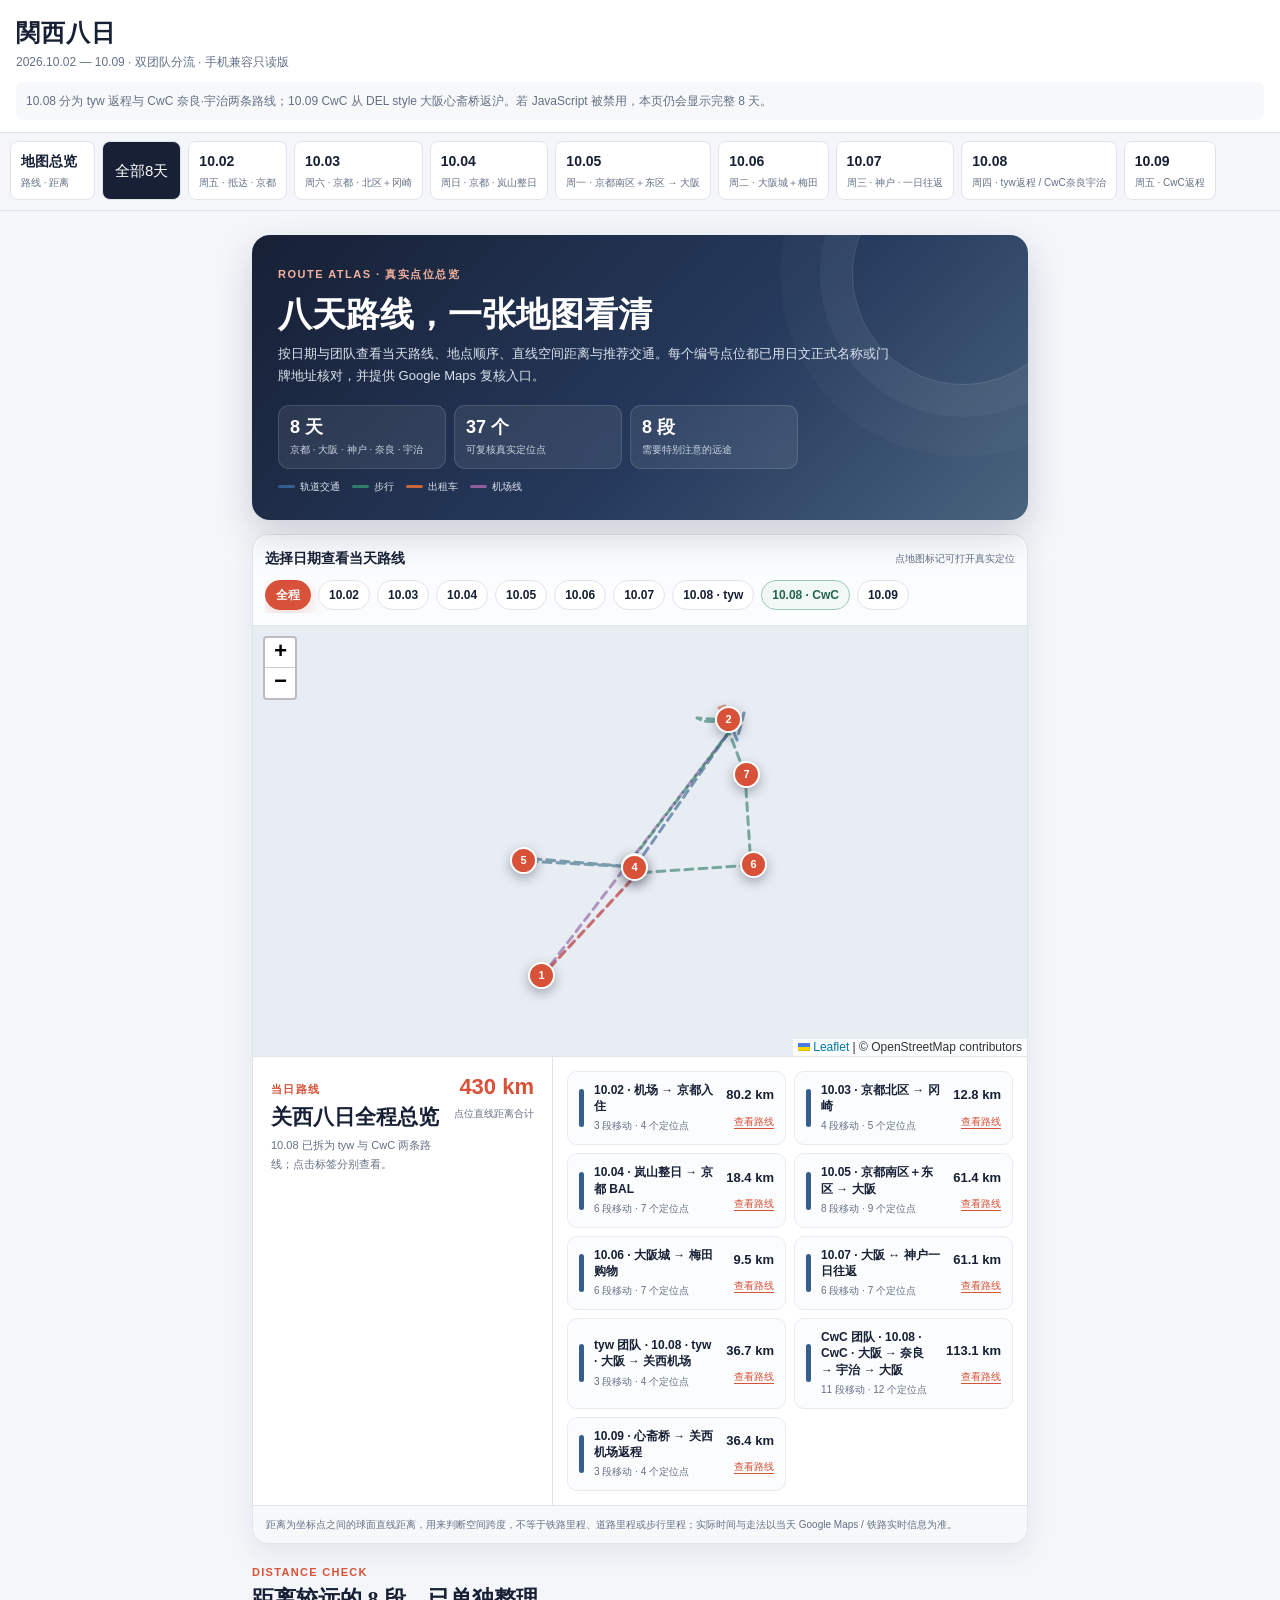
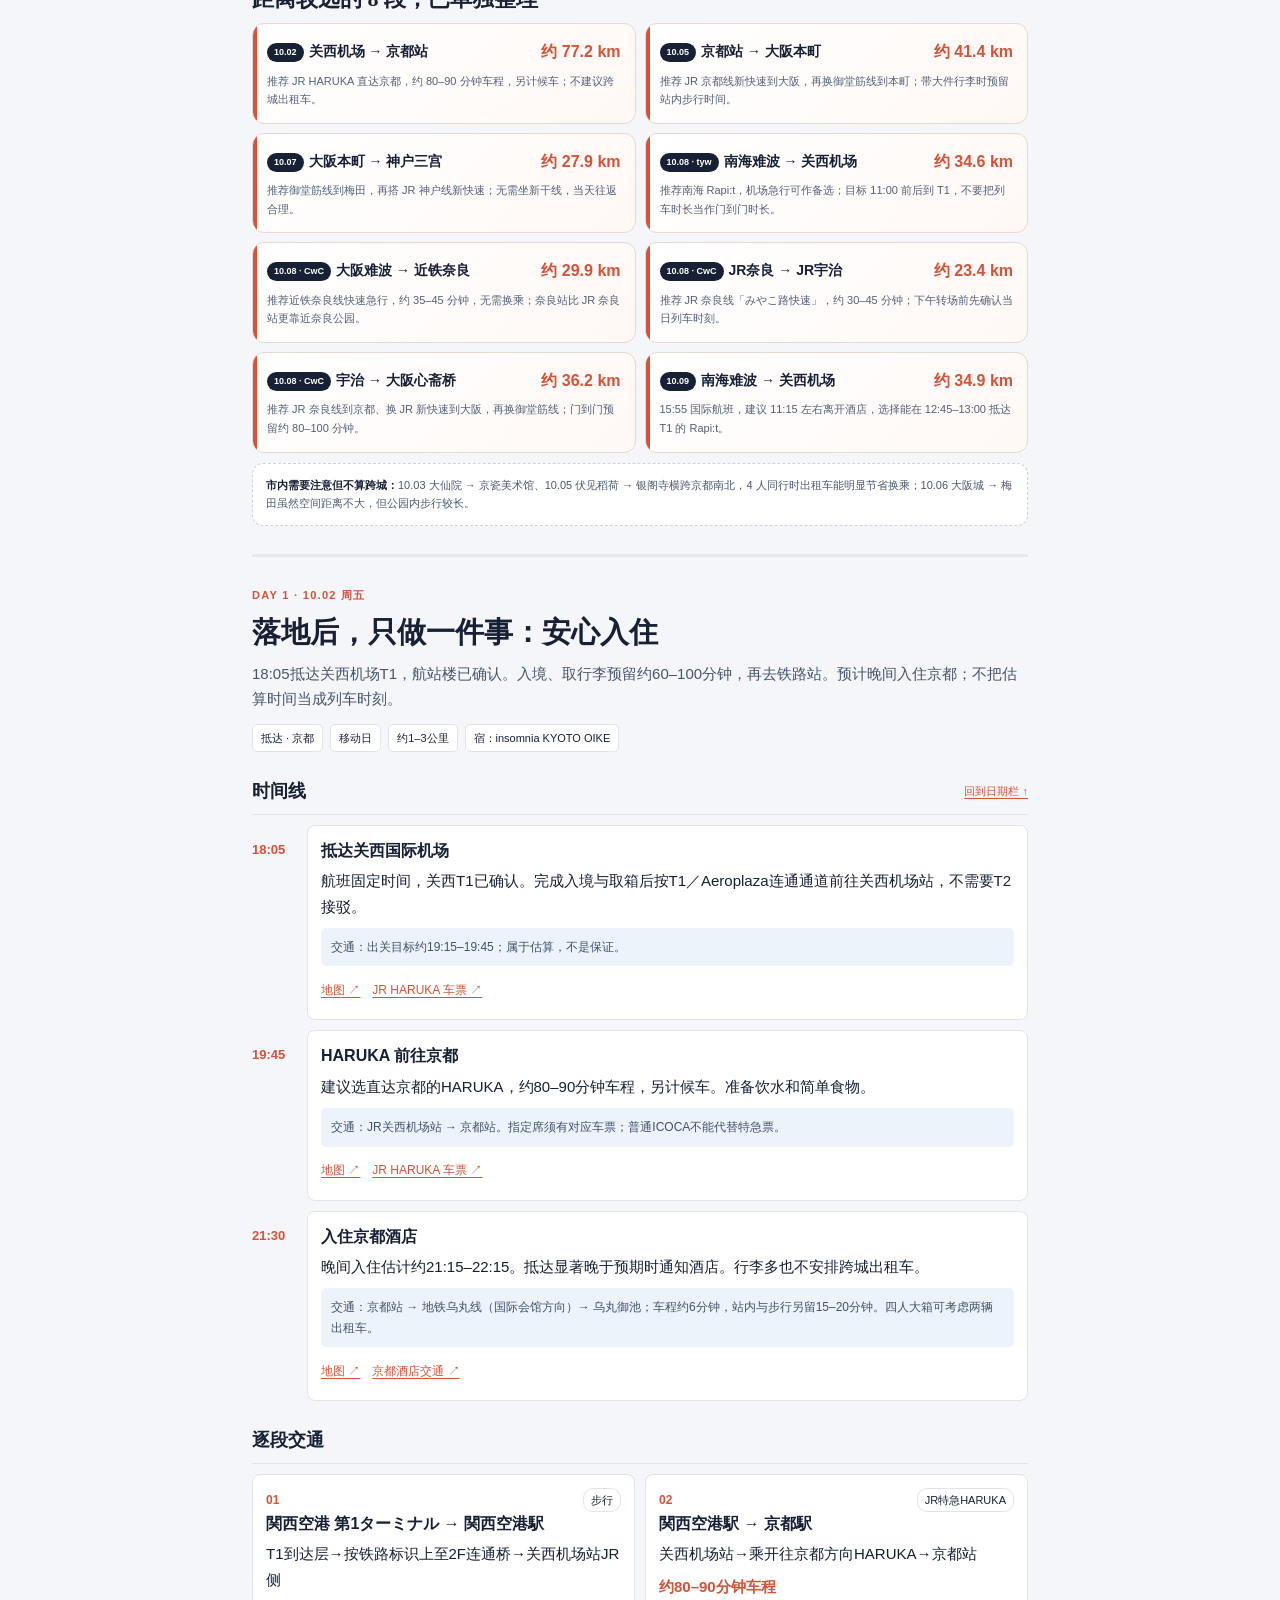
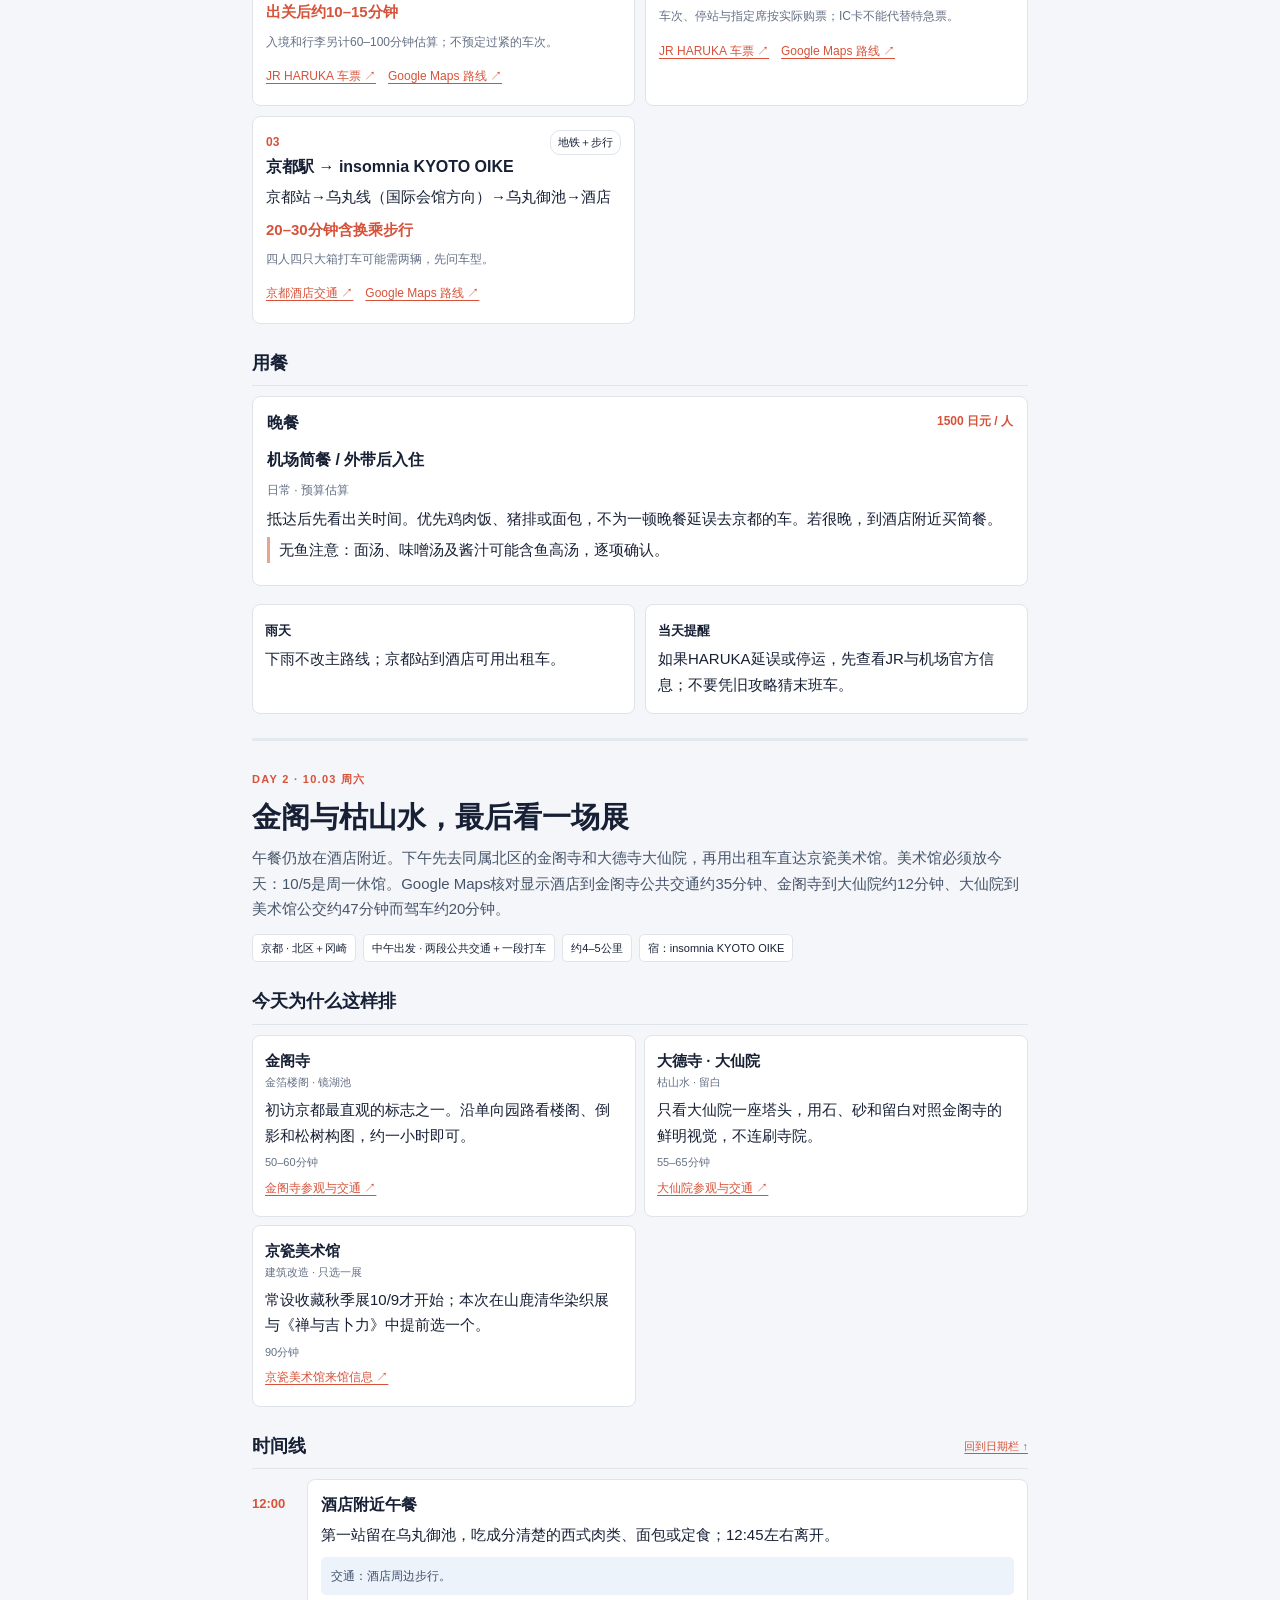
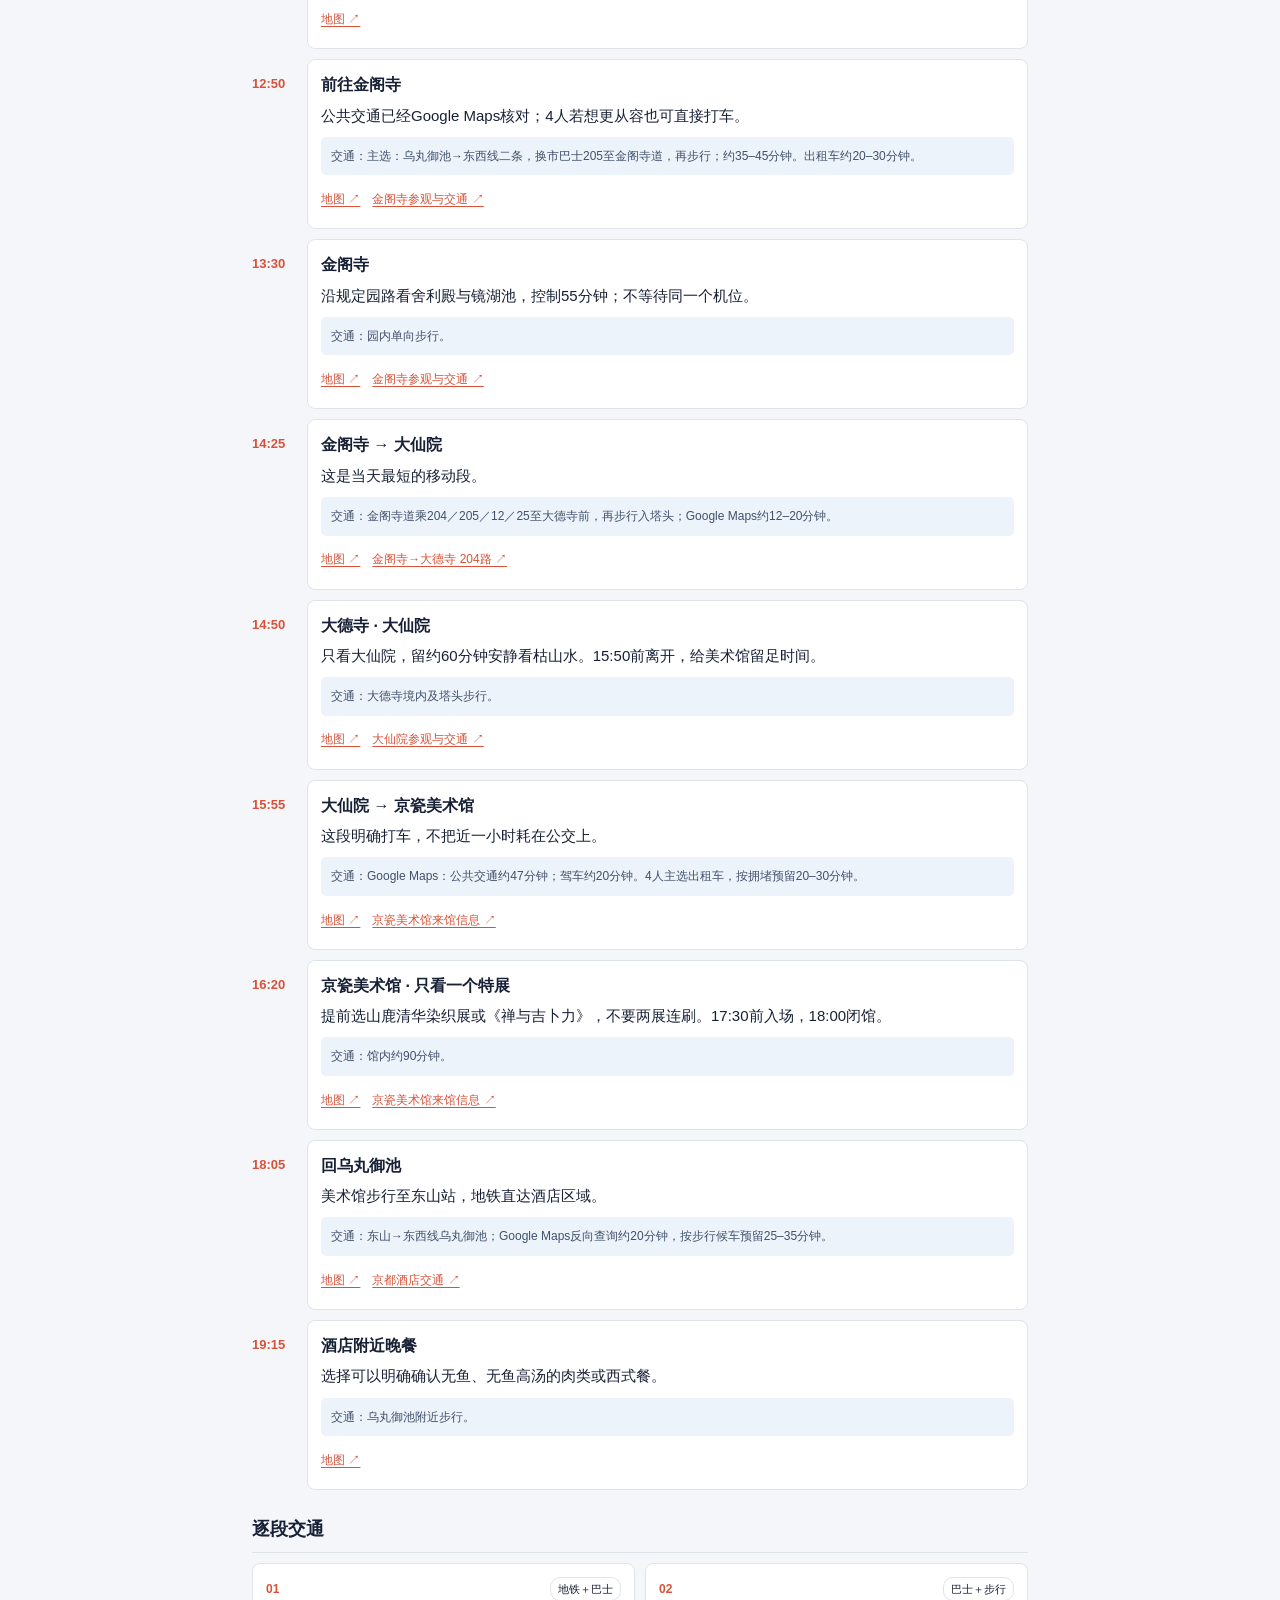
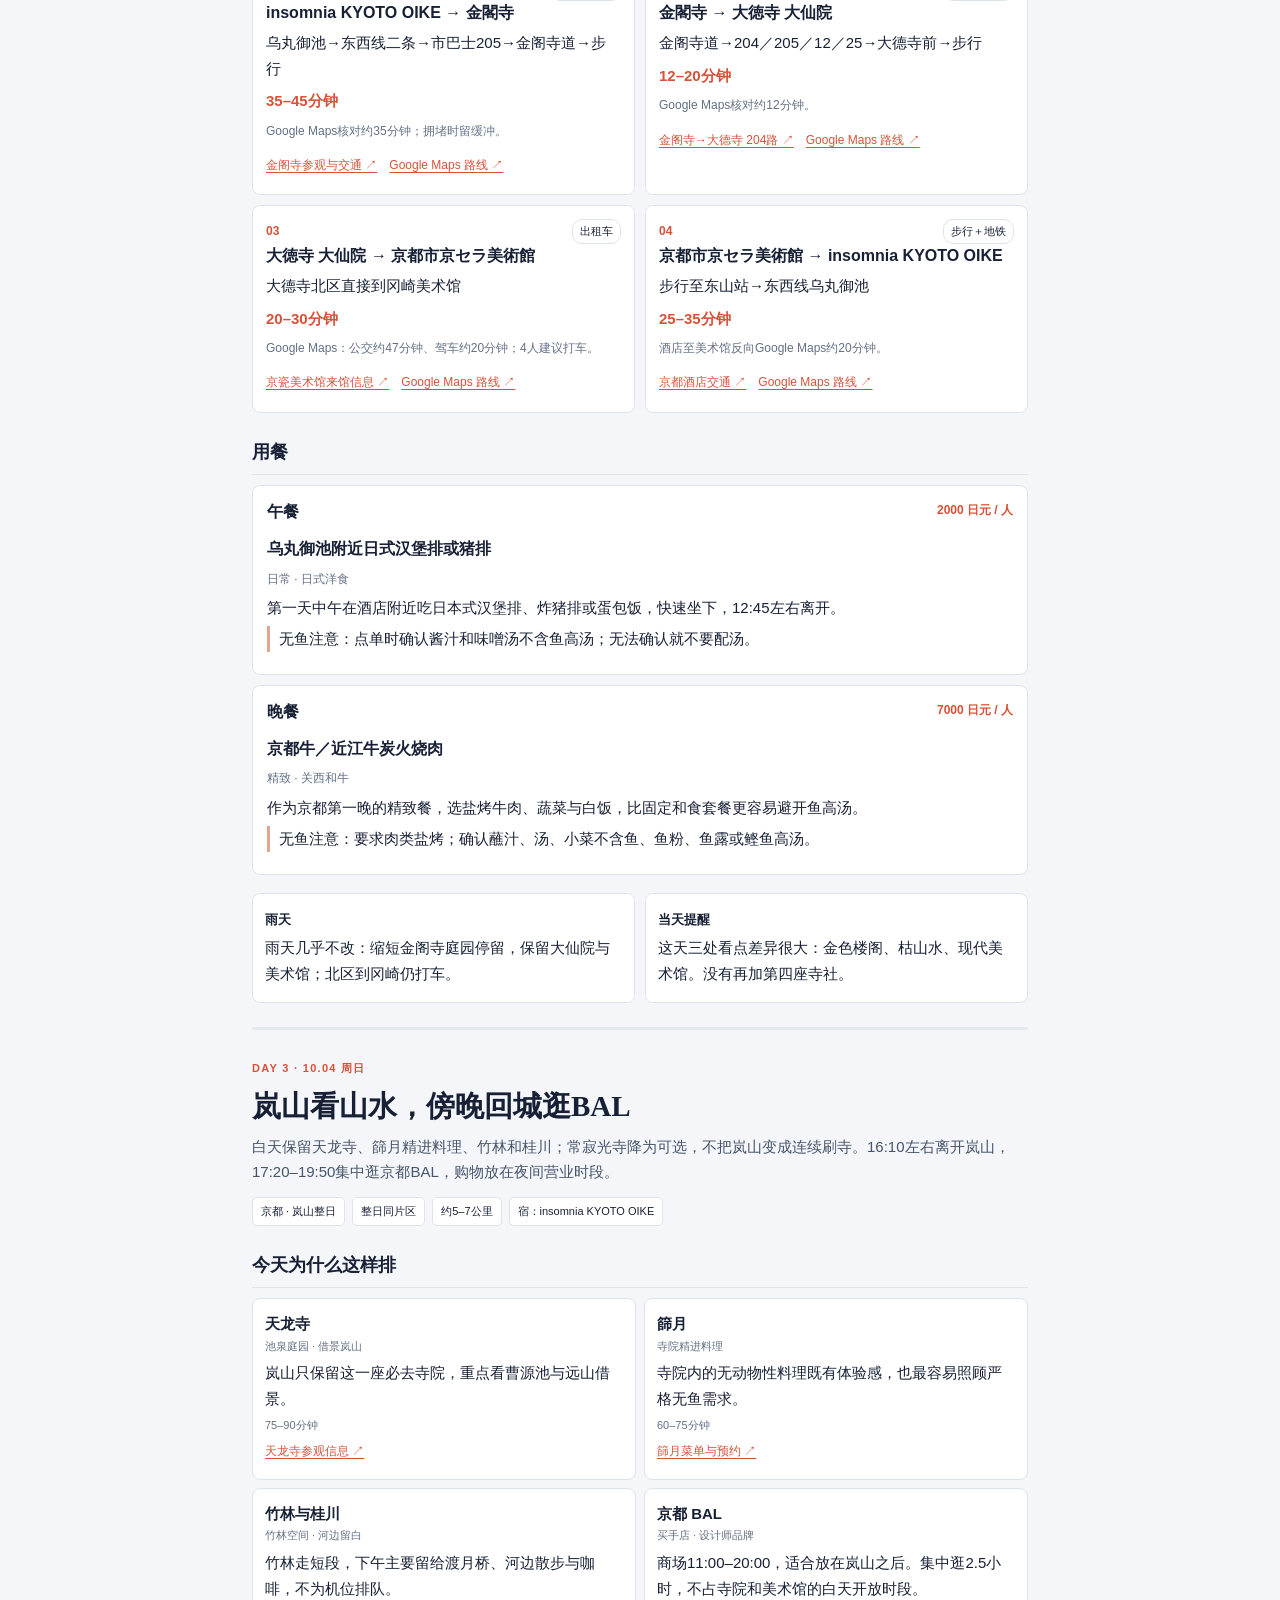
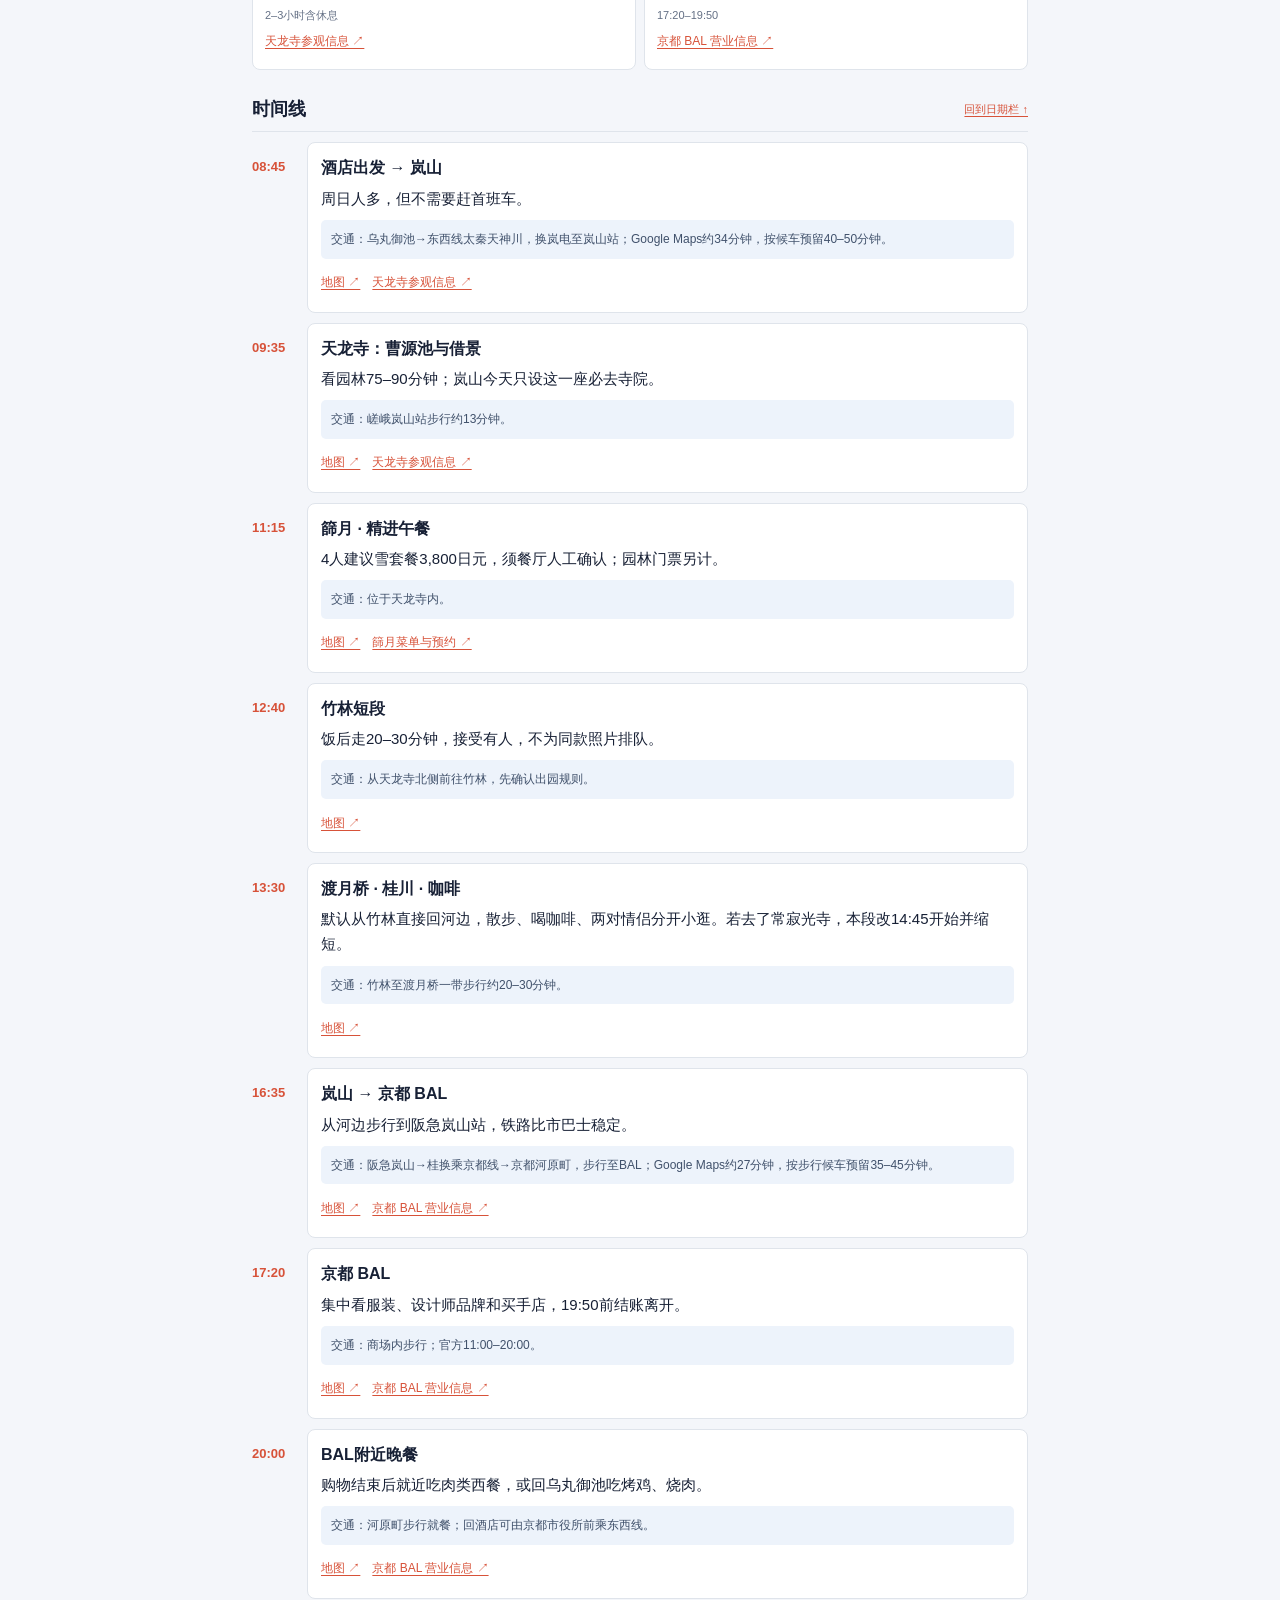
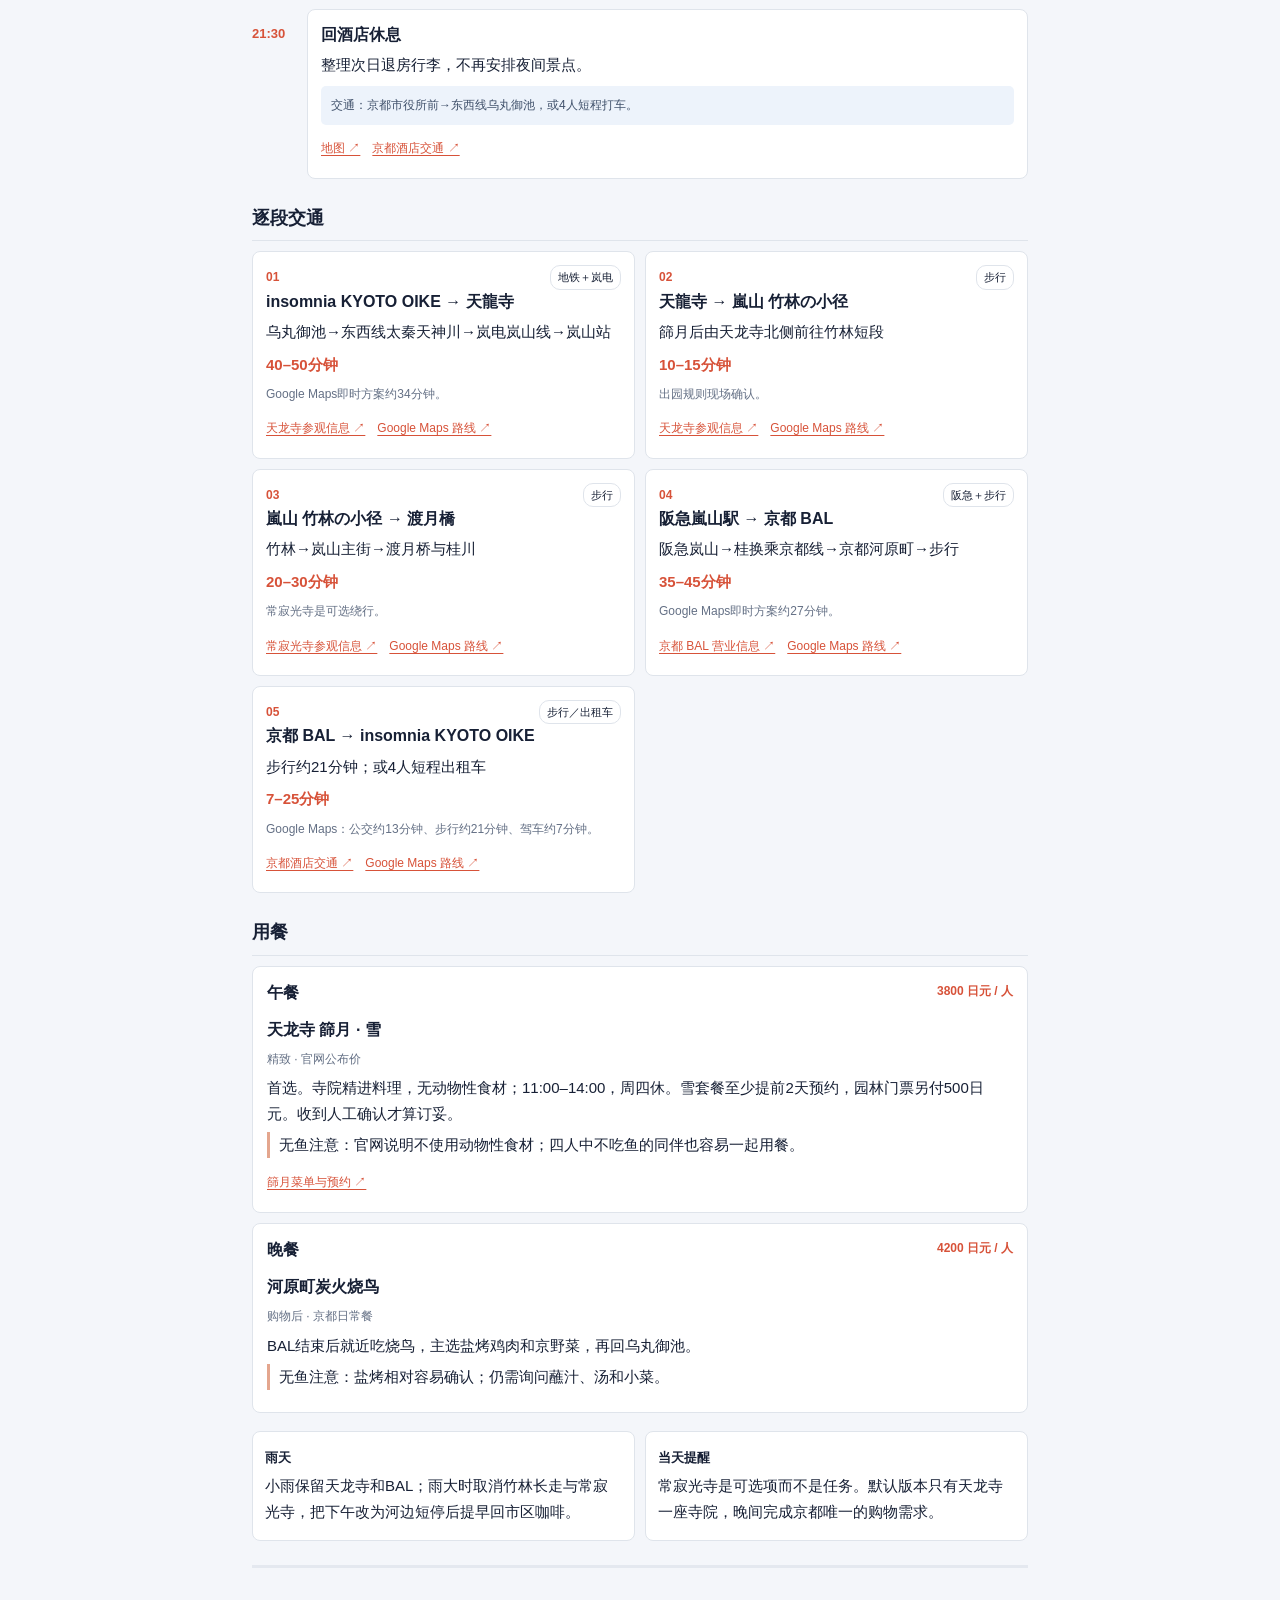
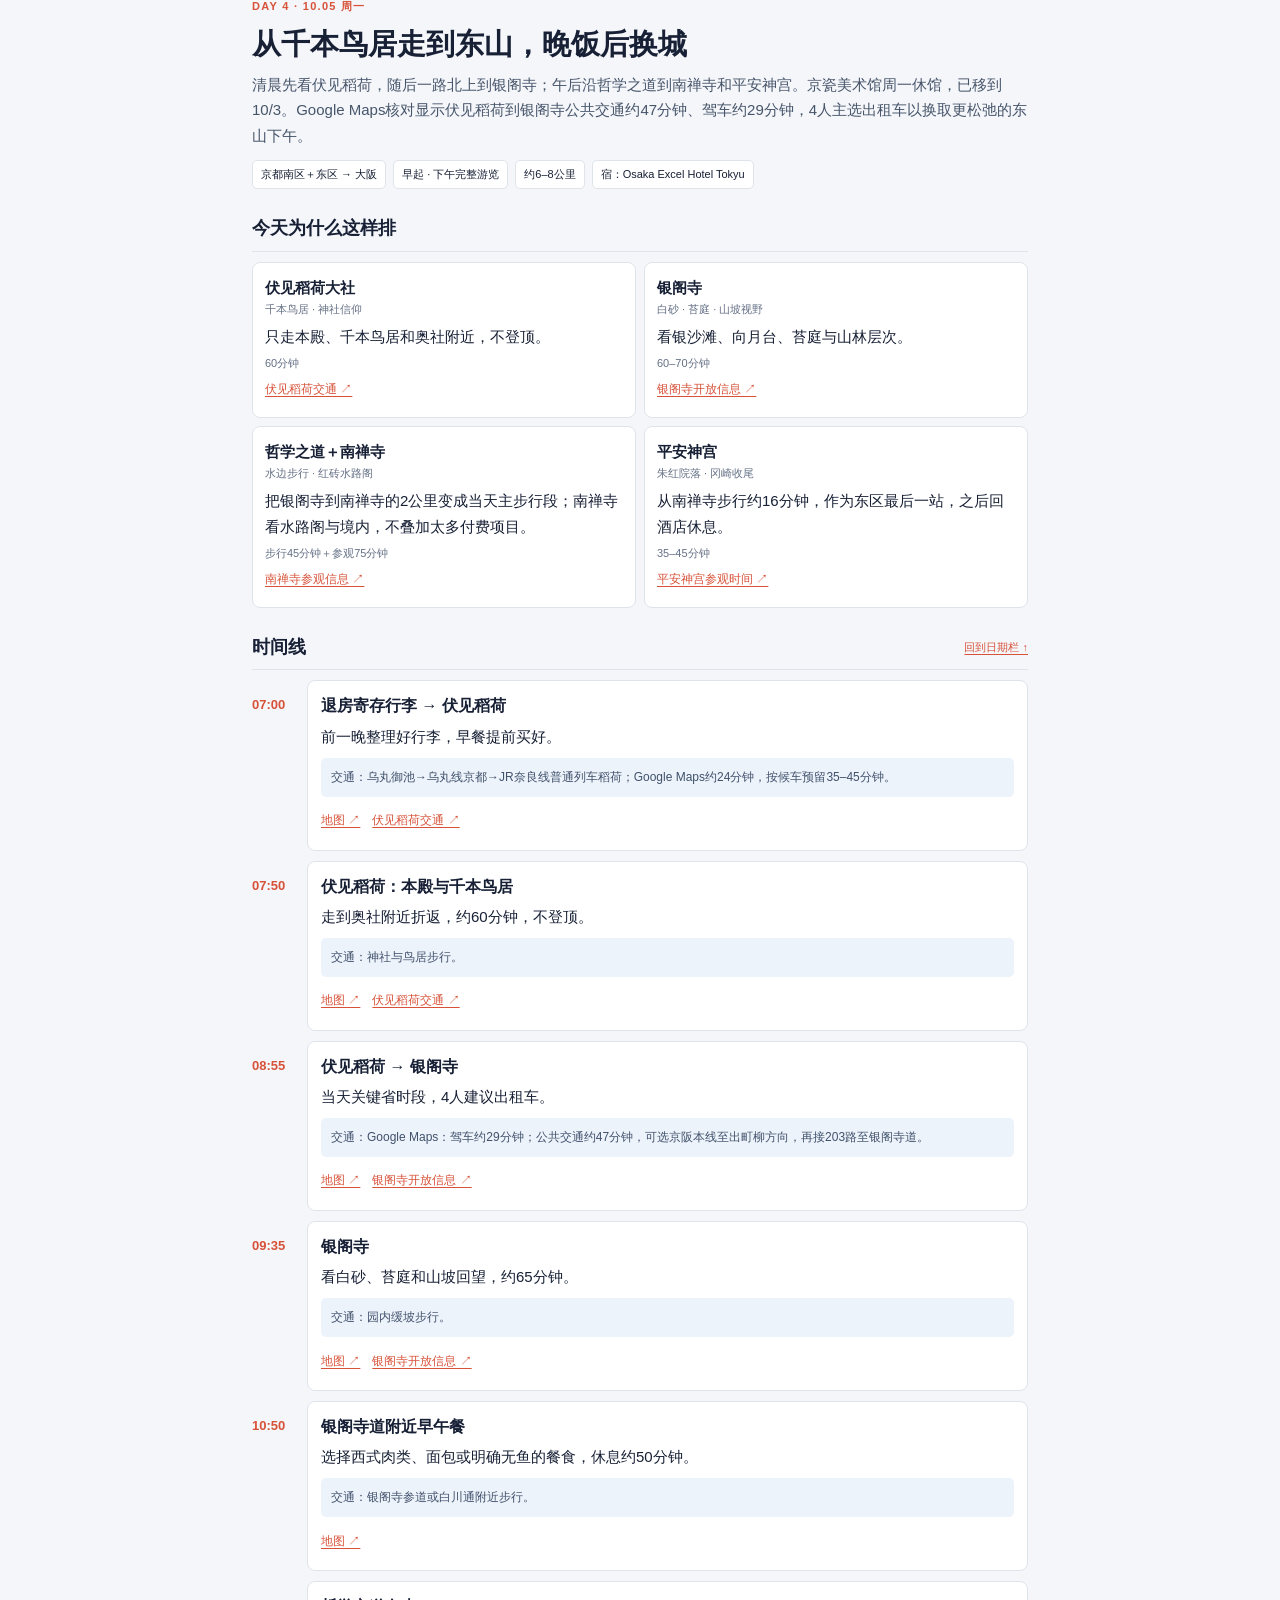
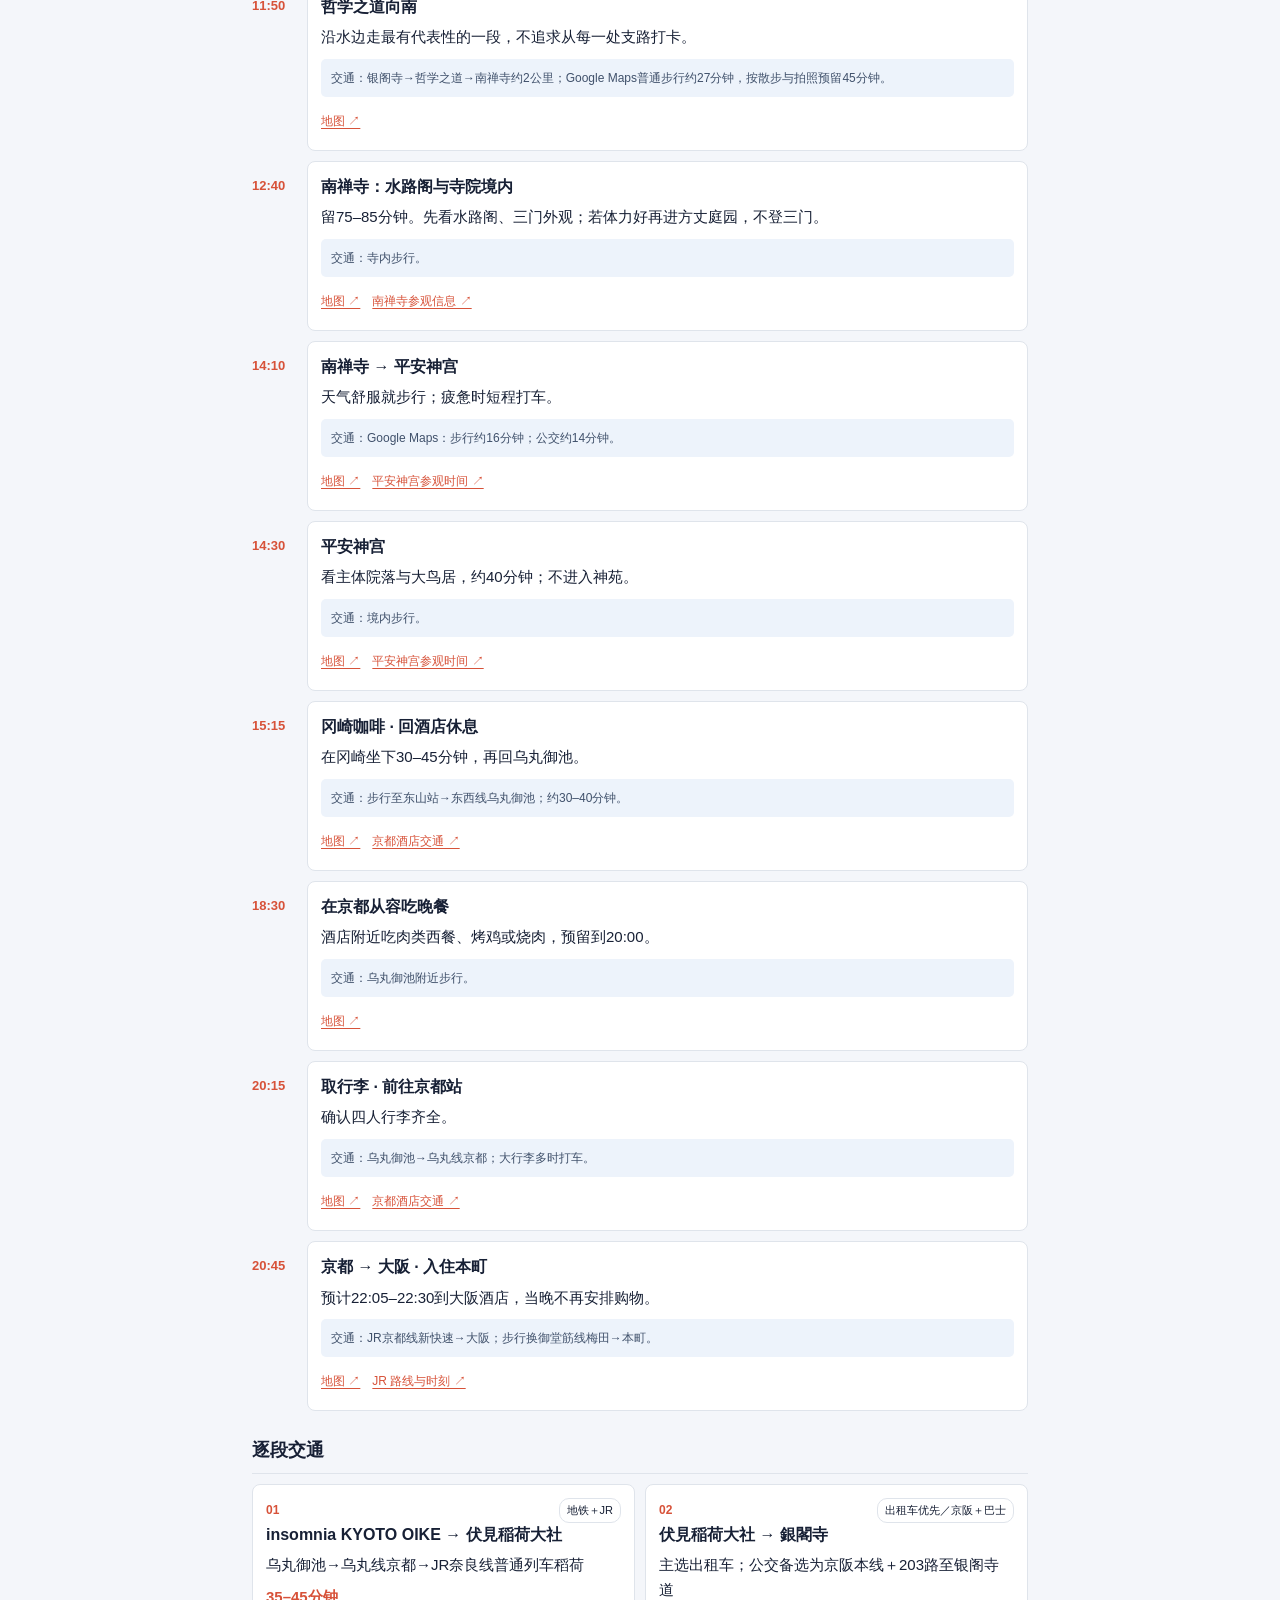
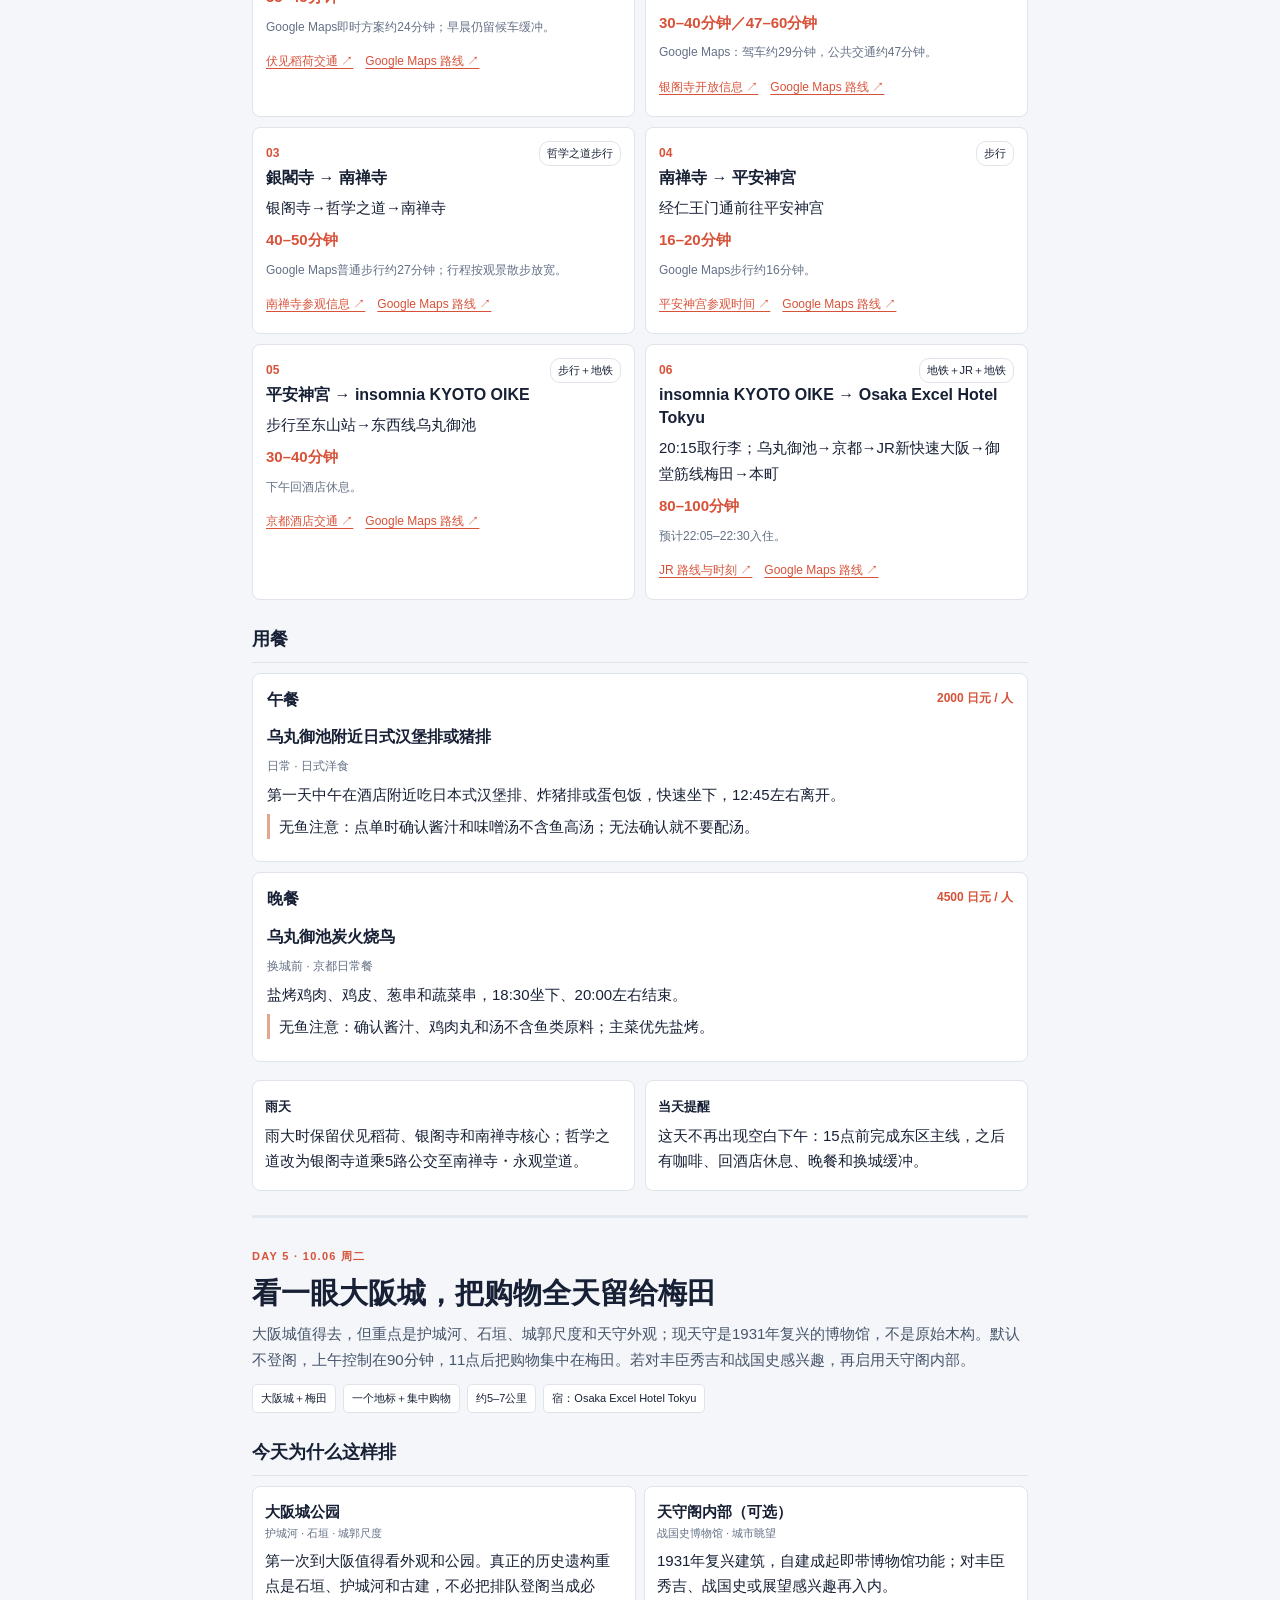
==== commit 70974686: "更新双团队奈良宇治与返程行程 Co-Authored-By: Aime <aime@bytedance.com> Change-Id: I95e6ae965d6a913275f6bc98fbc1cec" ====
--- a/output/index.html
+++ b/output/index.html
@@ -1,6 +1,6 @@
-<!doctype html><html lang="zh-CN"><head><meta charset="utf-8"><meta name="viewport" content="width=device-width,initial-scale=1,viewport-fit=cover"><meta name="format-detection" content="telephone=no"><title>关西七日 · 行程地图与手机兼容版</title><link rel="preconnect" href="https://tile.openstreetmap.de"><link rel="stylesheet" href="./leaflet.css"><link rel="stylesheet" href="./map.css"><style>
+<!doctype html><html lang="zh-CN"><head><meta charset="utf-8"><meta name="viewport" content="width=device-width,initial-scale=1,viewport-fit=cover"><meta name="format-detection" content="telephone=no"><title>关西八日 · 双团队行程地图与手机兼容版</title><link rel="preconnect" href="https://tile.openstreetmap.de"><link rel="stylesheet" href="./leaflet.css"><link rel="stylesheet" href="./map.css"><style>
 :root{--ink:#172035;--muted:#647085;--accent:#d75239;--line:#dfe4eb;--bg:#f4f6fa;--blue:#edf3fb;--paper:#fff}*{box-sizing:border-box}html{scroll-behavior:smooth}body{margin:0;background:var(--bg);color:var(--ink);font:15px/1.7 -apple-system,BlinkMacSystemFont,"PingFang SC","Microsoft YaHei",Arial,sans-serif}a{color:var(--accent);text-decoration-thickness:1px;text-underline-offset:3px}.app-head{padding:18px 16px 12px;background:#fff;border-bottom:1px solid var(--line)}.brand{font:700 24px/1.25 Georgia,"Songti SC",serif;letter-spacing:1px}.brand small{display:block;font:12px/1.5 -apple-system,BlinkMacSystemFont,"PingFang SC",sans-serif;color:var(--muted);letter-spacing:0;margin-top:5px}.notice{margin-top:11px;padding:9px 10px;background:#f7f8fa;border-radius:7px;color:var(--muted);font-size:12px}.nav-wrap{position:sticky;top:0;z-index:50;background:rgba(244,246,250,.96);-webkit-backdrop-filter:blur(12px);backdrop-filter:blur(12px);border-bottom:1px solid var(--line);padding:8px 10px}.nav{display:flex;gap:7px;overflow-x:auto;-webkit-overflow-scrolling:touch;padding-bottom:2px}.day-link{flex:0 0 auto;min-width:85px;padding:8px 10px;border:1px solid var(--line);background:#fff;border-radius:8px;text-decoration:none;color:var(--ink)}.day-link b{display:block;font-size:14px}.day-link small{display:block;color:var(--muted);font-size:10px;white-space:nowrap}.day-link.active{background:var(--ink);border-color:var(--ink);color:#fff}.day-link.active small{color:#cfd5e0}.all-button{flex:0 0 auto;border:1px solid var(--line);background:#fff;border-radius:8px;padding:8px 12px;color:var(--ink);font:inherit}.all-button.active{background:var(--ink);color:#fff}.content{max-width:820px;margin:auto;padding:0 12px 35px}.day-panel{padding:24px 0;border-bottom:3px solid #e4e8ef;scroll-margin-top:78px}.day-head{display:block;margin-bottom:18px}.eyebrow{font-size:11px;letter-spacing:1.3px;color:var(--accent);font-weight:700}.day-head h2{font:700 25px/1.35 Georgia,"Songti SC",serif;margin:7px 0 8px}.day-head p{margin:0;color:#47556a}.meta{display:flex;gap:7px;flex-wrap:wrap;margin-top:12px}.meta span{padding:4px 8px;background:#fff;border:1px solid var(--line);border-radius:5px;font-size:11px}.section-title{display:flex;align-items:center;justify-content:space-between;margin:24px 0 10px;padding-bottom:7px;border-bottom:1px solid var(--line)}.section-title span{font-weight:750;font-size:18px}.section-title a,.section-title small{font-size:11px}.stop{display:grid;grid-template-columns:47px minmax(0,1fr);gap:8px;margin:10px 0}.stop time{color:var(--accent);font-weight:750;font-size:13px;padding-top:14px}.card,.transport,.meal,.feature,.routebox,.tips>div{background:#fff;border:1px solid var(--line);border-radius:8px}.card{padding:13px}.card h3,.transport h3,.meal h3{font-size:16px;line-height:1.45;margin:0 0 6px}.card p,.transport p,.meal p{margin:6px 0}.travel{background:var(--blue);padding:9px 10px;border-radius:5px;color:#40516b;font-size:12px;margin-top:9px}.actions{display:flex;gap:12px;flex-wrap:wrap;margin-top:8px}.link{font-size:12px;min-height:32px;display:inline-flex;align-items:center}.transport-grid{display:grid;gap:10px}.transport{padding:13px}.transport-head{display:flex;justify-content:space-between;align-items:center}.transport-head b{color:var(--accent);font-size:12px}.transport-head span{font-size:11px;border:1px solid var(--line);padding:2px 7px;border-radius:10px}.transport>strong{display:block;color:var(--accent);margin:7px 0}.muted{color:var(--muted);font-size:12px}.meal{padding:14px;margin:10px 0}.meal-top{display:flex;justify-content:space-between;gap:12px}.meal-top strong{color:var(--accent);white-space:nowrap;font-size:12px}.meal h4{font-size:16px;margin:6px 0}.tag{color:var(--muted);font-size:12px}.fish{border-left:3px solid #e4a68e;padding-left:9px}.features{display:grid;gap:8px}.feature{padding:12px}.feature b{display:block}.feature span,.feature small{display:block;color:var(--muted);font-size:11px}.feature p{margin:5px 0}.routebox{padding:12px;margin:13px 0}.routebox svg{display:block;width:100%;height:155px;margin:4px 0}.routebox svg polyline{fill:none;stroke:#d75239;stroke-width:2.2;stroke-dasharray:4 3}.routebox svg circle{fill:#172035}.routebox svg text{fill:#fff;font-size:4px;font-weight:bold}.river{fill:none;stroke:#cfe0f0;stroke-width:6;opacity:.9}.legend{display:flex;flex-wrap:wrap;gap:6px 10px}.legend span{font-size:10px}.legend b{display:inline-flex;width:17px;height:17px;align-items:center;justify-content:center;border-radius:50%;background:#172035;color:#fff;margin-right:4px}.tips{display:grid;gap:10px;margin-top:18px}.tips>div{padding:12px}.tips b{font-size:13px}.tips p{margin:4px 0}.footer{max-width:820px;margin:auto;padding:20px 12px 40px;color:var(--muted);font-size:11px}.sources{display:none}.js-on .day-panel{display:none}.js-on .day-panel.active{display:block}.js-on.show-all .day-panel{display:block}@media(min-width:700px){.content{padding-left:22px;padding-right:22px}.day-head h2{font-size:29px}.features{grid-template-columns:1fr 1fr}.transport-grid{grid-template-columns:1fr 1fr}.tips{grid-template-columns:1fr 1fr}.routebox svg{height:190px}}
-</style></head><body id="top"><header class="app-head"><div class="brand">関西七日<small>2026.10.02 — 10.08 · 4位成人 · 手机兼容只读版</small></div><div class="notice">如果当前应用禁止 JavaScript，本页会直接显示完整 7 天，正文和外部链接仍可使用；在 Safari / Chrome 中打开时，可点击日期只看当天。</div></header><div class="nav-wrap"><nav class="nav" aria-label="选择日期"><a class="day-link" href="#map-overview"><b>地图总览</b><small>路线 · 距离</small></a><button type="button" id="show-all" class="all-button">全部7天</button><a class="day-link" href="#day-0" data-day-button="0"><b>10.02</b><small>周五 · 抵达 · 京都</small></a><a class="day-link" href="#day-1" data-day-button="1"><b>10.03</b><small>周六 · 京都 · 北区＋冈崎</small></a><a class="day-link" href="#day-2" data-day-button="2"><b>10.04</b><small>周日 · 京都 · 岚山整日</small></a><a class="day-link" href="#day-3" data-day-button="3"><b>10.05</b><small>周一 · 京都南区＋东区 → 大阪</small></a><a class="day-link" href="#day-4" data-day-button="4"><b>10.06</b><small>周二 · 大阪城＋梅田</small></a><a class="day-link" href="#day-5" data-day-button="5"><b>10.07</b><small>周三 · 神户 · 一日往返</small></a><a class="day-link" href="#day-6" data-day-button="6"><b>10.08</b><small>周四 · 大阪 → 返程</small></a></nav></div><main class="content"><section class="map-overview" id="map-overview"><div class="map-hero"><span class="map-kicker">ROUTE ATLAS · 真实点位总览</span><h1>七天路线，一张地图看清</h1><p>按日期查看当天路线、地点顺序、直线空间距离与推荐交通。每个编号点位都已用日文正式名称或门牌地址核对，并提供 Google Maps 复核入口。</p><div class="map-stats"><div class="map-stat"><strong>7 天</strong><span>京都 · 大阪 · 神户</span></div><div class="map-stat"><strong>30 个</strong><span>可复核真实定位点</span></div><div class="map-stat"><strong>4 段</strong><span>需要特别注意的远途</span></div></div><div class="route-legend"><span><i style="background:#355e8d"></i>轨道交通</span><span><i style="background:#2f7d68"></i>步行</span><span><i style="background:#c7683c"></i>出租车</span><span><i style="background:#8f5e9d"></i>机场线</span></div></div><div class="map-shell"><div class="map-toolbar"><div class="map-toolbar-title"><strong>选择日期查看当天路线</strong><small>点地图标记可打开真实定位</small></div><div class="map-days" role="group" aria-label="地图日期筛选"><button class="map-day active" type="button" data-map-day="all">全程</button><button class="map-day" type="button" data-map-day="0">10.02</button><button class="map-day" type="button" data-map-day="1">10.03</button><button class="map-day" type="button" data-map-day="2">10.04</button><button class="map-day" type="button" data-map-day="3">10.05</button><button class="map-day" type="button" data-map-day="4">10.06</button><button class="map-day" type="button" data-map-day="5">10.07</button><button class="map-day" type="button" data-map-day="6">10.08</button></div></div><div id="trip-map" aria-label="关西七日行程地图"><div class="map-fallback">正在加载地图…</div></div><div class="map-route-panel"><div class="map-route-head"><div class="map-route-head-top"><div><span class="eyebrow">当日路线</span><h2 id="route-title">关西七日全程总览</h2><p id="route-subtitle">点击上方日期，查看当天每一站、分段距离和推荐交通。</p></div><div class="route-total"><strong id="route-total">—</strong><span>点位直线距离合计</span></div></div></div><div class="map-segments" id="route-segments"></div><p class="distance-note">距离为坐标点之间的球面直线距离，用来判断空间跨度，不等于铁路里程、道路里程或步行里程；实际时间与走法以当天 Google Maps / 铁路实时信息为准。</p></div></div><section class="distance-audit" aria-labelledby="distance-audit-title"><span class="eyebrow">DISTANCE CHECK</span><h2 id="distance-audit-title">距离较远的 4 段，已单独整理</h2><div class="long-haul-grid"><article class="long-haul"><div class="long-haul-top"><b><span class="badge">10.02</span>关西机场 → 京都站</b><strong>约 77.2 km</strong></div><p>推荐 JR HARUKA 直达京都，约 80–90 分钟车程，另计候车；不建议跨城出租车。</p></article><article class="long-haul"><div class="long-haul-top"><b><span class="badge">10.05</span>京都站 → 大阪本町</b><strong>约 41.4 km</strong></div><p>推荐 JR 京都线新快速到大阪，再换御堂筋线到本町；带大件行李时预留站内步行时间。</p></article><article class="long-haul"><div class="long-haul-top"><b><span class="badge">10.07</span>大阪本町 → 神户三宫</b><strong>约 27.9 km</strong></div><p>推荐御堂筋线到梅田，再搭 JR 神户线新快速；无需坐新干线，当天往返合理。</p></article><article class="long-haul"><div class="long-haul-top"><b><span class="badge">10.08</span>南海难波 → 关西机场</b><strong>约 34.6 km</strong></div><p>推荐南海 Rapi:t，机场急行可作备选；目标 11:00 前后到 T1，不要把列车时长当作门到门时长。</p></article></div><div class="distance-secondary"><b>市内需要注意但不算跨城：</b>10.03 大仙院 → 京瓷美术馆、10.05 伏见稻荷 → 银阁寺横跨京都南北，4 人同行时出租车能明显节省换乘；10.06 大阪城 → 梅田虽然空间距离不大，但公园内步行较长。</div></section></section><section class="day-panel" id="day-0" data-day-panel="0">
+</style></head><body id="top"><header class="app-head"><div class="brand">関西八日<small>2026.10.02 — 10.09 · 双团队分流 · 手机兼容只读版</small></div><div class="notice">10.08 分为 tyw 返程与 CwC 奈良·宇治两条路线；10.09 CwC 从 DEL style 大阪心斋桥返沪。若 JavaScript 被禁用，本页仍会显示完整 8 天。</div></header><div class="nav-wrap"><nav class="nav" aria-label="选择日期"><a class="day-link" href="#map-overview"><b>地图总览</b><small>路线 · 距离</small></a><button type="button" id="show-all" class="all-button">全部8天</button><a class="day-link" href="#day-0" data-day-button="0"><b>10.02</b><small>周五 · 抵达 · 京都</small></a><a class="day-link" href="#day-1" data-day-button="1"><b>10.03</b><small>周六 · 京都 · 北区＋冈崎</small></a><a class="day-link" href="#day-2" data-day-button="2"><b>10.04</b><small>周日 · 京都 · 岚山整日</small></a><a class="day-link" href="#day-3" data-day-button="3"><b>10.05</b><small>周一 · 京都南区＋东区 → 大阪</small></a><a class="day-link" href="#day-4" data-day-button="4"><b>10.06</b><small>周二 · 大阪城＋梅田</small></a><a class="day-link" href="#day-5" data-day-button="5"><b>10.07</b><small>周三 · 神户 · 一日往返</small></a><a class="day-link" href="#day-6" data-day-button="6"><b>10.08</b><small>周四 · tyw返程 / CwC奈良宇治</small></a><a class="day-link" href="#day-7" data-day-button="7"><b>10.09</b><small>周五 · CwC返程</small></a></nav></div><main class="content"><section class="map-overview" id="map-overview"><div class="map-hero"><span class="map-kicker">ROUTE ATLAS · 真实点位总览</span><h1>八天路线，一张地图看清</h1><p>按日期与团队查看当天路线、地点顺序、直线空间距离与推荐交通。每个编号点位都已用日文正式名称或门牌地址核对，并提供 Google Maps 复核入口。</p><div class="map-stats"><div class="map-stat"><strong>8 天</strong><span>京都 · 大阪 · 神户 · 奈良 · 宇治</span></div><div class="map-stat"><strong>37 个</strong><span>可复核真实定位点</span></div><div class="map-stat"><strong>8 段</strong><span>需要特别注意的远途</span></div></div><div class="route-legend"><span><i style="background:#355e8d"></i>轨道交通</span><span><i style="background:#2f7d68"></i>步行</span><span><i style="background:#c7683c"></i>出租车</span><span><i style="background:#8f5e9d"></i>机场线</span></div></div><div class="map-shell"><div class="map-toolbar"><div class="map-toolbar-title"><strong>选择日期查看当天路线</strong><small>点地图标记可打开真实定位</small></div><div class="map-days" role="group" aria-label="地图日期筛选"><button class="map-day active" type="button" data-map-day="all">全程</button><button class="map-day" type="button" data-map-day="0">10.02</button><button class="map-day" type="button" data-map-day="1">10.03</button><button class="map-day" type="button" data-map-day="2">10.04</button><button class="map-day" type="button" data-map-day="3">10.05</button><button class="map-day" type="button" data-map-day="4">10.06</button><button class="map-day" type="button" data-map-day="5">10.07</button><button class="map-day" type="button" data-map-day="6">10.08 · tyw</button><button class="map-day team-cwc" type="button" data-map-day="7">10.08 · CwC</button><button class="map-day" type="button" data-map-day="8">10.09</button></div></div><div id="trip-map" aria-label="关西八日双团队行程地图"><div class="map-fallback">正在加载地图…</div></div><div class="map-route-panel"><div class="map-route-head"><div class="map-route-head-top"><div><span class="eyebrow">当日路线</span><h2 id="route-title">关西八日全程总览</h2><p id="route-subtitle">点击上方日期，查看当天每一站、分段距离和推荐交通。</p></div><div class="route-total"><strong id="route-total">—</strong><span>点位直线距离合计</span></div></div></div><div class="map-segments" id="route-segments"></div><p class="distance-note">距离为坐标点之间的球面直线距离，用来判断空间跨度，不等于铁路里程、道路里程或步行里程；实际时间与走法以当天 Google Maps / 铁路实时信息为准。</p></div></div><section class="distance-audit" aria-labelledby="distance-audit-title"><span class="eyebrow">DISTANCE CHECK</span><h2 id="distance-audit-title">距离较远的 8 段，已单独整理</h2><div class="long-haul-grid"><article class="long-haul"><div class="long-haul-top"><b><span class="badge">10.02</span>关西机场 → 京都站</b><strong>约 77.2 km</strong></div><p>推荐 JR HARUKA 直达京都，约 80–90 分钟车程，另计候车；不建议跨城出租车。</p></article><article class="long-haul"><div class="long-haul-top"><b><span class="badge">10.05</span>京都站 → 大阪本町</b><strong>约 41.4 km</strong></div><p>推荐 JR 京都线新快速到大阪，再换御堂筋线到本町；带大件行李时预留站内步行时间。</p></article><article class="long-haul"><div class="long-haul-top"><b><span class="badge">10.07</span>大阪本町 → 神户三宫</b><strong>约 27.9 km</strong></div><p>推荐御堂筋线到梅田，再搭 JR 神户线新快速；无需坐新干线，当天往返合理。</p></article><article class="long-haul"><div class="long-haul-top"><b><span class="badge">10.08 · tyw</span>南海难波 → 关西机场</b><strong>约 34.6 km</strong></div><p>推荐南海 Rapi:t，机场急行可作备选；目标 11:00 前后到 T1，不要把列车时长当作门到门时长。</p></article><article class="long-haul"><div class="long-haul-top"><b><span class="badge">10.08 · CwC</span>大阪难波 → 近铁奈良</b><strong>约 29.9 km</strong></div><p>推荐近铁奈良线快速急行，约 35–45 分钟，无需换乘；奈良站比 JR 奈良站更靠近奈良公园。</p></article><article class="long-haul"><div class="long-haul-top"><b><span class="badge">10.08 · CwC</span>JR奈良 → JR宇治</b><strong>约 23.4 km</strong></div><p>推荐 JR 奈良线「みやこ路快速」，约 30–45 分钟；下午转场前先确认当日列车时刻。</p></article><article class="long-haul"><div class="long-haul-top"><b><span class="badge">10.08 · CwC</span>宇治 → 大阪心斋桥</b><strong>约 36.2 km</strong></div><p>推荐 JR 奈良线到京都、换 JR 新快速到大阪，再换御堂筋线；门到门预留约 80–100 分钟。</p></article><article class="long-haul"><div class="long-haul-top"><b><span class="badge">10.09</span>南海难波 → 关西机场</b><strong>约 34.9 km</strong></div><p>15:55 国际航班，建议 11:15 左右离开酒店，选择能在 12:45–13:00 抵达 T1 的 Rapi:t。</p></article></div><div class="distance-secondary"><b>市内需要注意但不算跨城：</b>10.03 大仙院 → 京瓷美术馆、10.05 伏见稻荷 → 银阁寺横跨京都南北，4 人同行时出租车能明显节省换乘；10.06 大阪城 → 梅田虽然空间距离不大，但公园内步行较长。</div></section></section><section class="day-panel" id="day-0" data-day-panel="0">
       <header class="day-head"><div><span class="eyebrow">DAY 1 · 10.02 周五</span><h2>落地后，只做一件事：安心入住</h2><p>18:05抵达关西机场T1，航站楼已确认。入境、取行李预留约60–100分钟，再去铁路站。预计晚间入住京都；不把估算时间当成列车时刻。</p></div><div class="meta"><span>抵达 · 京都</span><span>移动日</span><span>约1–3公里</span><span>宿：insomnia KYOTO OIKE</span></div></header>
       
       
@@ -49,14 +49,20 @@
       <section id="food-5"><div class="section-title"><span>用餐</span></div><article class="meal"><div class="meal-top"><h3>午餐</h3><strong>2800 日元 / 人</strong></div><h4>神户洋食 · 汉堡排或蛋包饭</h4><p class="tag">神户特色 · 日式洋食</p><p>北野下坡后选老派洋食店，吃日式汉堡排或蛋包饭；与晚上的和牛烧肉形成对比。</p><p class="fish">无鱼注意：确认浓汤、酱汁和蛋液没有鱼高汤；无法确认时改盐烤肉类。</p><div class="actions"></div></article><article class="meal"><div class="meal-top"><h3>晚餐</h3><strong>8250 日元 / 人</strong></div><h4>yakiniku bue · 特上套餐</h4><p class="tag">精致 · 公布含税价</p><p>10/7 18:00已订位，4人。此处以公布的8,250日元套餐估算预算，实际套餐按你的订单；酒水另计。到店再次确认配菜、汤与酱汁不使用鱼或鱼高汤。</p><p class="fish">无鱼注意：主打和牛；仍需明确鱼、鲣鱼高汤、煮干高汤、鱼粉和鱼露都不接受，并询问配菜与酱汁。</p><div class="actions"><a class="link" href="https://tabelog.com/hyogo/A2801/A280103/28054986/party/" target="_blank" rel="noopener noreferrer">bue 套餐与营业信息 ↗</a></div></article></section>
       <section class="tips"><div><b>雨天</b><p>下雨仍保留北野咖啡与一馆参观；港口改为短暂停留或室内咖啡。风雨明显时不坐游船，晚餐照常衔接。</p></div><div><b>当天提醒</b><p>如果bue只能订18点，就把晚餐提前、港口段结束提前；不要为了夜景吃完再往返港口。</p></div></section>
     </section><section class="day-panel" id="day-6" data-day-panel="6">
-      <header class="day-head"><div><span class="eyebrow">DAY 7 · 10.08 周四</span><h2>从容到机场，给旅程收个尾</h2><p>14:00从关西T1起飞，航站楼已确认。目标10:45–11:00到T1，按国际航班留足值机、托运和安检时间；不再加入早间购物。</p></div><div class="meta"><span>大阪 → 返程</span><span>航班固定</span><span>约1–3公里</span><span>宿：退房</span></div></header>
+      <header class="day-head"><div><span class="eyebrow">DAY 7 · 10.08 周四 · 双团队分流</span><h2>tyw 返程，CwC 去奈良与宇治</h2><p>早上在大阪本町分流：tyw 团队沿用原计划前往关西机场；CwC 团队先把行李送到 DEL style 大阪心斋桥，再乘近铁到奈良、转 JR 去宇治，晚间回心斋桥入住。地图总览可分别选择两支团队的路线。</p></div><div class="meta"><span>tyw：大阪 → KIX T1</span><span>CwC：奈良＋宇治</span><span>两条路线独立查看</span><span>CwC 宿：DEL style 大阪心斋桥</span></div></header>
       
       
-      <section id="plan-6"><div class="section-title"><span>时间线</span><a href="#top">回到日期栏 ↑</a></div><article class="stop"><time>08:30</time><div class="card"><h3>早餐 · 最后整理</h3><p>不再安排景点或临时购物。证件、护照、退税物品和随身行李整理好。</p><div class="travel">交通：酒店或附近吃早餐。</div><div class="actions"><a class="link" href="https://www.google.com/maps/search/?api=1&amp;query=Osaka%20Excel%20Hotel%20Tokyu" target="_blank" rel="noopener noreferrer">地图 ↗</a><a class="link" href="https://www.tokyuhotels.co.jp/osaka-e/access/index.html" target="_blank" rel="noopener noreferrer">大阪酒店交通 ↗</a></div></div></article><article class="stop"><time>09:30</time><div class="card"><h3>退房去难波</h3><p>大箱较多可打车到南海难波站；四个人加四只大箱未必一辆车装得下，必要时两辆。</p><div class="travel">交通：本町→御堂筋线难波；站内步行至南海难波站，整体预留25–35分钟。</div><div class="actions"><a class="link" href="https://www.google.com/maps/search/?api=1&amp;query=%E5%8D%97%E6%B5%B7%E3%81%AA%E3%82%93%E3%81%B0%E9%A7%85" target="_blank" rel="noopener noreferrer">地图 ↗</a><a class="link" href="https://www.nankai.co.jp/en_railway/access-timetable" target="_blank" rel="noopener noreferrer">南海机场列车时刻表 ↗</a></div></div></article><article class="stop"><time>10:15</time><div class="card"><h3>南海列车去关西机场</h3><p>选择能在11点前后到机场的Rapi:t，实际车次出发前按时刻表确认。10:15是时间窗口，不代表存在这一班车。</p><div class="travel">交通：Rapi:t约35–45分钟，须指定席票；机场急行约45–50分钟可作备选。</div><div class="actions"><a class="link" href="https://www.google.com/maps/search/?api=1&amp;query=%E9%96%A2%E8%A5%BF%E7%A9%BA%E6%B8%AF%E9%A7%85" target="_blank" rel="noopener noreferrer">地图 ↗</a><a class="link" href="https://www.nankai.co.jp/en_railway/access-timetable" target="_blank" rel="noopener noreferrer">南海机场列车时刻表 ↗</a></div></div></article><article class="stop"><time>11:00</time><div class="card"><h3>值机 · 托运 · 安检</h3><p>目标11:00抵达T1。先办理值机、托运和安检，再按登机口位置及时间吃午餐；无需T2接驳。</p><div class="travel">交通：机场站通往T1；T2需要地面接驳。</div><div class="actions"><a class="link" href="https://www.google.com/maps/search/?api=1&amp;query=Kansai%20International%20Airport" target="_blank" rel="noopener noreferrer">地图 ↗</a></div></div></article><article class="stop"><time>14:00</time><div class="card"><h3>航班起飞</h3><p>固定航班时间，登机通常提前结束，请以登机牌与航空公司通知为准。</p><div class="travel">交通：按登机口要求提前到达。</div><div class="actions"><a class="link" href="https://www.google.com/maps/search/?api=1&amp;query=Kansai%20International%20Airport" target="_blank" rel="noopener noreferrer">地图 ↗</a></div></div></article></section>
-      <section id="transit-6"><div class="section-title"><span>逐段交通</span></div><div class="transport-grid"><article class="transport"><div class="transport-head"><b>01</b><span>地铁＋步行</span></div><h3>Osaka Excel Hotel Tokyu → 南海なんば駅</h3><p>本町→御堂筋线（天王寺・中百舌鸟方向）→难波；按南海标识步行至南海难波站</p><strong>25–35分钟</strong><p class="muted">地铁难波与南海难波需站内/站外通道换乘。</p><div class="actions"><a class="link" href="https://www.nankai.co.jp/en_railway/access-timetable" target="_blank" rel="noopener noreferrer">南海机场列车时刻表 ↗</a><a class="link" href="https://www.google.com/maps/dir/?api=1&amp;origin=Osaka%20Excel%20Hotel%20Tokyu&amp;destination=%E5%8D%97%E6%B5%B7%E3%81%AA%E3%82%93%E3%81%B0%E9%A7%85&amp;travelmode=transit" target="_blank" rel="noopener noreferrer">Google Maps 路线 ↗</a></div></article><article class="transport"><div class="transport-head"><b>02</b><span>南海Rapi:t／机场急行</span></div><h3>南海なんば駅 → 関西空港駅</h3><p>选10点前后至10:15窗口内、能在11点前后到机场的列车；实际时刻按官网</p><strong>Rapi:t约35–45分钟；急行约45–50分钟</strong><p class="muted">Rapi:t全车指定席须另买相应票；10:15不是保证存在的一班列车。</p><div class="actions"><a class="link" href="https://www.nankai.co.jp/en_railway/access-timetable" target="_blank" rel="noopener noreferrer">南海机场列车时刻表 ↗</a><a class="link" href="https://www.google.com/maps/dir/?api=1&amp;origin=%E5%8D%97%E6%B5%B7%E3%81%AA%E3%82%93%E3%81%B0%E9%A7%85&amp;destination=%E9%96%A2%E8%A5%BF%E7%A9%BA%E6%B8%AF%E9%A7%85&amp;travelmode=transit" target="_blank" rel="noopener noreferrer">Google Maps 路线 ↗</a></div></article><article class="transport"><div class="transport-head"><b>03</b><span>步行</span></div><h3>関西空港駅 → 関西空港 第1ターミナル</h3><p>出站走T1连通桥→航司值机层→安检</p><strong>约10–15分钟到航站楼／柜台区域</strong><p class="muted">不含排队；按航空公司要求到柜台和登机口。</p><div class="actions"><a class="link" href="https://www.nankai.co.jp/en_railway/access-timetable" target="_blank" rel="noopener noreferrer">南海机场列车时刻表 ↗</a><a class="link" href="https://www.google.com/maps/dir/?api=1&amp;origin=%E9%96%A2%E8%A5%BF%E7%A9%BA%E6%B8%AF%E9%A7%85&amp;destination=%E9%96%A2%E8%A5%BF%E7%A9%BA%E6%B8%AF%20%E7%AC%AC1%E3%82%BF%E3%83%BC%E3%83%9F%E3%83%8A%E3%83%AB&amp;travelmode=walking" target="_blank" rel="noopener noreferrer">Google Maps 路线 ↗</a></div></article></div></section>
-      <section id="food-6"><div class="section-title"><span>用餐</span></div><article class="meal"><div class="meal-top"><h3>午餐</h3><strong>1800 日元 / 人</strong></div><h4>关西机场安检后简餐</h4><p class="tag">日常 · 预算估算</p><p>先完成值机、托运和安检，再按登机口位置及剩余时间选择餐厅；T1/T2餐饮不同。</p><p class="fish">无鱼注意：优先可明确确认成分的肉类饭或面包。</p><div class="actions"></div></article></section>
-      <section class="tips"><div><b>雨天</b><p>下雨路线不变，提前看铁路运行状况；出现中断及时向酒店或站务询问替代交通。</p></div><div><b>当天提醒</b><p>机场交通费用与时刻以购买页面为准，拒绝用“最快34分钟”当成酒店到登机口总耗时。</p></div></section>
-    </section></main><footer class="footer"><p>交通时间为规划值，旅行当天请以 Google Maps、JR / 地铁 / 巴士实时信息为准。</p><details><summary>参考来源</summary><div class="actions"><a class="link" href="https://www.kiyomizudera.or.jp/news/open-hour.php" target="_blank" rel="noopener noreferrer">清水寺开放时间 ↗</a><a class="link" href="https://www.kodaiji.com/haikan.html" target="_blank" rel="noopener noreferrer">高台寺参观信息 ↗</a><a class="link" href="https://inari.jp/access/" target="_blank" rel="noopener noreferrer">伏见稻荷交通 ↗</a><a class="link" href="https://www.nanzenji.or.jp/about_rinzaishu/visit" target="_blank" rel="noopener noreferrer">南禅寺参观信息 ↗</a><a class="link" href="https://www.tenryuji.com/en/visit/" target="_blank" rel="noopener noreferrer">天龙寺参观信息 ↗</a><a class="link" href="https://www.bal-bldg.com/kyoto/information/" target="_blank" rel="noopener noreferrer">京都 BAL 营业信息 ↗</a><a class="link" href="https://www.tenryuji.com/en/shigetsu/" target="_blank" rel="noopener noreferrer">篩月菜单与预约 ↗</a><a class="link" href="https://www.shoraian.jp/お食事/" target="_blank" rel="noopener noreferrer">松籁庵菜单 ↗</a><a class="link" href="https://www.gankofood.co.jp/shop/detail/ya-nijyoen" target="_blank" rel="noopener noreferrer">高濑川二条苑 ↗</a><a class="link" href="https://tabelog.com/hyogo/A2801/A280103/28054986/party/" target="_blank" rel="noopener noreferrer">bue 套餐与营业信息 ↗</a><a class="link" href="https://www.shinshindo.jp/branches/" target="_blank" rel="noopener noreferrer">进进堂门店信息 ↗</a><a class="link" href="https://www.d-imai.com/shops/" target="_blank" rel="noopener noreferrer">道顿堀今井门店 ↗</a><a class="link" href="https://shop.chibo.com/detail/28/" target="_blank" rel="noopener noreferrer">千房道顿堀店 ↗</a><a class="link" href="https://kobe-nishimura.jp/shop/kitanozaka.html" target="_blank" rel="noopener noreferrer">北野坂西村咖啡 ↗</a><a class="link" href="https://kobe-kazamidori.com/guide/" target="_blank" rel="noopener noreferrer">风见鸡馆参观信息 ↗</a><a class="link" href="https://www.feel-kobe.jp/model_course/modelcourse_01/" target="_blank" rel="noopener noreferrer">神户官方路线指南 ↗</a><a class="link" href="https://shinsaibashi.parco.jp/info/" target="_blank" rel="noopener noreferrer">心斋桥 PARCO ↗</a><a class="link" href="https://osaka-info.jp/experience/ja/osaka/spot/218" target="_blank" rel="noopener noreferrer">堀江街区 ↗</a><a class="link" href="https://osaka-info.jp/spot/america-mura-american-village/" target="_blank" rel="noopener noreferrer">美国村 ↗</a><a class="link" href="https://www.westjr.co.jp/travel-information/en/tickets-passes/oneway/haruka/" target="_blank" rel="noopener noreferrer">JR HARUKA 车票 ↗</a><a class="link" href="https://www.nankai.co.jp/en_railway/access-timetable" target="_blank" rel="noopener noreferrer">南海机场列车时刻表 ↗</a><a class="link" href="https://www.westjr.co.jp/travel-information/en/plan-your-trip/routes-schedule/" target="_blank" rel="noopener noreferrer">JR 路线与时刻 ↗</a><a class="link" href="https://www.hankyu.co.jp/station/html/HK-85_ky_1_w.html" target="_blank" rel="noopener noreferrer">阪急乌丸站平日时刻表 ↗</a><a class="link" href="https://www.inso-mnia.com/kyoto/index.html" target="_blank" rel="noopener noreferrer">京都酒店交通 ↗</a><a class="link" href="https://www.tokyuhotels.co.jp/osaka-e/access/index.html" target="_blank" rel="noopener noreferrer">大阪酒店交通 ↗</a><a class="link" href="https://www.shokoku-ji.jp/kinkakuji/access/" target="_blank" rel="noopener noreferrer">金阁寺参观与交通 ↗</a><a class="link" href="https://www.shokoku-ji.jp/ginkakuji/" target="_blank" rel="noopener noreferrer">银阁寺开放信息 ↗</a><a class="link" href="https://daisen-in.net/fee_information/" target="_blank" rel="noopener noreferrer">大仙院参观与交通 ↗</a><a class="link" href="https://www.heianjingu.or.jp/news_list/time/" target="_blank" rel="noopener noreferrer">平安神宫参观时间 ↗</a><a class="link" href="https://www.heianjingu.or.jp/map/garden/" target="_blank" rel="noopener noreferrer">平安神宫神苑 ↗</a><a class="link" href="https://kyotocity-kyocera.museum/info" target="_blank" rel="noopener noreferrer">京瓷美术馆来馆信息 ↗</a><a class="link" href="https://kyotocity-kyocera.museum/exhibition/20261003-20261206" target="_blank" rel="noopener noreferrer">禅与吉卜力展 ↗</a><a class="link" href="https://kyotocity-kyocera.museum/exhibition/20260919-20261220" target="_blank" rel="noopener noreferrer">山鹿清华染织展 ↗</a><a class="link" href="https://jojakko-ji.or.jp/schedule/" target="_blank" rel="noopener noreferrer">常寂光寺参观信息 ↗</a><a class="link" href="https://www2.city.kyoto.lg.jp/kotsu/busdia/hyperdia/05110006.htm" target="_blank" rel="noopener noreferrer">丸太町→银阁寺 204路 ↗</a><a class="link" href="https://www2.city.kyoto.lg.jp/kotsu/busdia/hyperdia/10330007.htm" target="_blank" rel="noopener noreferrer">银阁寺道→东天王町 204路 ↗</a><a class="link" href="https://www2.city.kyoto.lg.jp/kotsu/busdia/hyperdia/70721003.htm" target="_blank" rel="noopener noreferrer">北大路→金阁寺 205路 ↗</a><a class="link" href="https://www2.city.kyoto.lg.jp/kotsu/busdia/hyperdia/22140005.htm" target="_blank" rel="noopener noreferrer">金阁寺→大德寺 204路 ↗</a><a class="link" href="https://www2.city.kyoto.lg.jp/kotsu/busdia/hyperdia/menu225.htm" target="_blank" rel="noopener noreferrer">大德寺前站线路 ↗</a><a class="link" href="https://sankan.kunaicho.go.jp/multilingual/information.html" target="_blank" rel="noopener noreferrer">京都御所参观时间 ↗</a><a class="link" href="https://www.osakacastle.net/" target="_blank" rel="noopener noreferrer">大阪城天守阁官方 ↗</a><a class="link" href="https://www.lucua.jp/" target="_blank" rel="noopener noreferrer">LUCUA大阪 ↗</a><a class="link" href="https://www.gfo-sc.jp/information/" target="_blank" rel="noopener noreferrer">Grand Front大阪 ↗</a><a class="link" href="https://www.hankyu-dept.co.jp/index.html" target="_blank" rel="noopener noreferrer">阪急梅田本店 ↗</a><a class="link" href="https://web.hh-online.jp/hankyu-mens/contents/osaka/" target="_blank" rel="noopener noreferrer">阪急Men’s大阪 ↗</a><a class="link" href="https://www.hepfive.jp/" target="_blank" rel="noopener noreferrer">HEP FIVE ↗</a><a class="link" href="https://www.kind.co.jp/umeda/" target="_blank" rel="noopener noreferrer">Kindal梅田店 ↗</a><a class="link" href="https://www.2ndstreet.jp/shop/details?shopsId=31109" target="_blank" rel="noopener noreferrer">2nd STREET茶屋町梅田店 ↗</a></div></details></footer><script src="./leaflet.js"></script><script src="./map.js"></script><script>
+      <section id="plan-6"><div class="section-title"><span>双团队时间线</span><a href="#top">回到日期栏 ↑</a></div><div class="team-split"><span class="team-label team-tyw">tyw 团队 · 按原计划返程</span><span class="team-label team-cwc-label">CwC 团队 · 奈良宇治一日游</span></div><article class="stop team-stop tyw"><time>08:30</time><div class="card"><h3>tyw · 早餐与最后整理</h3><p>证件、护照、退税物品和随身行李整理好，不再追加早间购物。</p><div class="travel">交通：酒店或附近吃早餐。</div></div></article><article class="stop team-stop tyw"><time>09:30</time><div class="card"><h3>tyw · 退房去南海难波</h3><p>大箱较多可打车；四人加四只大箱未必一辆车装得下，必要时两辆。</p><div class="travel">交通：本町→御堂筋线难波→步行到南海难波；整体 25–35 分钟。</div><div class="actions"><a class="link" href="https://www.google.com/maps/search/?api=1&amp;query=%E5%8D%97%E6%B5%B7%E3%81%AA%E3%82%93%E3%81%B0%E9%A7%85" target="_blank" rel="noopener noreferrer">南海难波地图 ↗</a></div></div></article><article class="stop team-stop tyw"><time>10:15</time><div class="card"><h3>tyw · 南海列车去关西机场</h3><p>选择能在 11:00 前后到机场的 Rapi:t；10:15 是时间窗口，不代表固定班次。</p><div class="travel">交通：Rapi:t 约 35–45 分钟；机场急行约 45–50 分钟。</div><div class="actions"><a class="link" href="https://www.nankai.co.jp/en_railway/access-timetable" target="_blank" rel="noopener noreferrer">南海机场列车时刻表 ↗</a></div></div></article><article class="stop team-stop tyw"><time>11:00</time><div class="card"><h3>tyw · T1 值机、托运与安检</h3><p>抵达后先完成离境手续，再按登机口位置和余量安排午餐。</p><div class="travel">交通：关西机场站经连通桥进入 T1。</div></div></article><article class="stop team-stop tyw"><time>14:00</time><div class="card"><h3>tyw · 航班起飞</h3><p>按登机牌和航空公司通知提前抵达登机口。</p><div class="travel">交通：关西国际机场 T1。</div></div></article><article class="stop team-stop cwc"><time>08:20</time><div class="card"><h3>CwC · 退房并寄存行李</h3><p>从 Osaka Excel Hotel Tokyu 前往 DEL style 大阪心斋桥，寄存大件行李并确认晚间入住；两家酒店直线约 0.3 公里。</p><div class="travel">交通：步行约 5–10 分钟；下雨或箱子多可短程打车。</div><div class="actions"><a class="link" href="https://www.google.com/maps/search/?api=1&amp;query=DEL%20style%20%E5%A4%A7%E9%98%AA%E5%BF%83%E6%96%8E%E6%A9%8B%20by%20Daiwa%20Roynet%20Hotel" target="_blank" rel="noopener noreferrer">DEL style 地图 ↗</a></div></div></article><article class="stop team-stop cwc"><time>08:45</time><div class="card"><h3>CwC · 心斋桥 → 大阪难波站</h3><p>从心斋桥站乘御堂筋线到难波，再按近铁标识前往大阪难波站；也可沿御堂筋步行。</p><div class="travel">交通：地铁＋步行约 12–22 分钟。</div></div></article><article class="stop team-stop cwc"><time>09:20</time><div class="card"><h3>CwC · 近铁快速急行去奈良</h3><p>优先选无需换乘的快速急行，抵达近铁奈良站后直接进入奈良公园片区。</p><div class="travel">交通：大阪难波 → 近铁奈良约 35–45 分钟。</div><div class="actions"><a class="link" href="https://www.google.com/maps/dir/?api=1&amp;origin=%E5%A4%A7%E9%98%AA%E9%9B%A3%E6%B3%A2%E9%A7%85&amp;destination=%E8%BF%91%E9%89%84%E5%A5%88%E8%89%AF%E9%A7%85&amp;travelmode=transit" target="_blank" rel="noopener noreferrer">实时路线 ↗</a></div></div></article><article class="stop team-stop cwc"><time>10:10</time><div class="card"><h3>CwC · 奈良公园与东大寺</h3><p>从近铁奈良站穿过奈良公园到东大寺，参观后在公园或车站方向吃午餐；别把鹿饼时间拉得太长。</p><div class="travel">交通：步行约 20–30 分钟；想省脚力可坐市巴士。</div><div class="actions"><a class="link" href="https://www.google.com/maps/search/?api=1&amp;query=%E6%9D%B1%E5%A4%A7%E5%AF%BA" target="_blank" rel="noopener noreferrer">东大寺地图 ↗</a></div></div></article><article class="stop team-stop cwc"><time>13:30</time><div class="card"><h3>CwC · 东大寺 → JR 奈良站</h3><p>下午还要转场宇治，建议 13:30 左右离开。两人打车最稳，市巴士可作备选。</p><div class="travel">交通：出租车／市巴士约 15–25 分钟。</div></div></article><article class="stop team-stop cwc"><time>14:10</time><div class="card"><h3>CwC · JR 奈良线去宇治</h3><p>优先选择「みやこ路快速」，普通车也能到但停站更多。</p><div class="travel">交通：JR 奈良 → JR 宇治约 30–45 分钟。</div><div class="actions"><a class="link" href="https://www.google.com/maps/dir/?api=1&amp;origin=JR%20%E5%A5%88%E8%89%AF%E9%A7%85&amp;destination=JR%20%E5%AE%87%E6%B2%BB%E9%A7%85&amp;travelmode=transit" target="_blank" rel="noopener noreferrer">实时路线 ↗</a></div></div></article><article class="stop team-stop cwc"><time>15:00</time><div class="card"><h3>CwC · 平等院与宇治表参道</h3><p>JR 宇治站步行约 10 分钟到平等院。先参观平等院，再根据关门时间逛表参道、喝抹茶；建议 17:00 前离开景区。</p><div class="travel">交通：站与平等院之间步行往返；平等院庭园 17:15 停止入园，17:30 关闭。</div><div class="actions"><a class="link" href="https://www.byodoin.or.jp/" target="_blank" rel="noopener noreferrer">平等院官方 ↗</a><a class="link" href="https://www.google.com/maps/search/?api=1&amp;query=%E5%B9%B3%E7%AD%89%E9%99%A2" target="_blank" rel="noopener noreferrer">平等院地图 ↗</a></div></div></article><article class="stop team-stop cwc"><time>17:15</time><div class="card"><h3>CwC · 宇治 → 大阪心斋桥</h3><p>JR 宇治到京都站，换 JR 新快速到大阪站，再换御堂筋线到心斋桥；晚高峰留足换乘时间。</p><div class="travel">交通：门到门约 80–100 分钟。</div></div></article><article class="stop team-stop cwc"><time>19:00</time><div class="card"><h3>CwC · 入住 DEL style 大阪心斋桥</h3><p>取回寄存行李、办理入住后在心斋桥附近晚餐，不再跨区移动。</p><div class="travel">交通：心斋桥站步行约 3 分钟。</div></div></article></section>
+      <section id="transit-6"><div class="section-title"><span>逐段交通</span><small>地图页可分别查看 tyw / CwC</small></div><div class="transport-grid"><article class="transport transport-tyw"><div class="transport-head"><b>tyw 01</b><span>地铁／出租车＋南海</span></div><h3>大阪酒店 → 南海难波 → KIX T1</h3><p>按原方案到南海难波，乘 Rapi:t 或机场急行，到关西机场站后步行进入 T1。</p><strong>门到门约 75–100 分钟</strong><p class="muted">目标 11:00 前后抵达 T1；实际车次按当天时刻表。</p><div class="actions"><a class="link" href="https://www.nankai.co.jp/en_railway/access-timetable" target="_blank" rel="noopener noreferrer">南海机场列车时刻表 ↗</a></div></article><article class="transport transport-cwc"><div class="transport-head"><b>CwC 01</b><span>步行／短程出租车</span></div><h3>Osaka Excel Hotel Tokyu → DEL style 大阪心斋桥</h3><p>先寄存大件行李，再轻装出发。</p><strong>约 5–10 分钟</strong><p class="muted">两家酒店距离很近，但需提前确认 DEL style 可寄存。</p><div class="actions"><a class="link" href="https://www.daiwaroynet.jp/osaka-shinsaibashi/access/" target="_blank" rel="noopener noreferrer">酒店交通 ↗</a></div></article><article class="transport transport-cwc"><div class="transport-head"><b>CwC 02</b><span>御堂筋线＋近铁</span></div><h3>心斋桥 → 大阪难波 → 近铁奈良</h3><p>心斋桥乘一站到难波，步行换到大阪难波站，再乘近铁快速急行。</p><strong>约 50–65 分钟</strong><p class="muted">大阪难波到近铁奈良车上约 35–45 分钟。</p></article><article class="transport transport-cwc"><div class="transport-head"><b>CwC 03</b><span>步行／市巴士</span></div><h3>近铁奈良 → 奈良公园 → 东大寺</h3><p>从近铁奈良站向东进入公园，东大寺游览后转往 JR 奈良站。</p><strong>公园段 20–30 分钟＋游览</strong><p class="muted">下午赶转场时，东大寺到 JR 奈良建议打车。</p></article><article class="transport transport-cwc"><div class="transport-head"><b>CwC 04</b><span>JR 奈良线</span></div><h3>JR 奈良 → JR 宇治</h3><p>乘京都方向列车，みやこ路快速优先。</p><strong>约 30–45 分钟</strong><p class="muted">普通车停站更多；出发前看实时班次。</p></article><article class="transport transport-cwc"><div class="transport-head"><b>CwC 05</b><span>JR＋地铁</span></div><h3>JR 宇治 → 京都 → 大阪 → 心斋桥</h3><p>奈良线到京都，换 JR 新快速到大阪，再从梅田乘御堂筋线到心斋桥。</p><strong>门到门约 80–100 分钟</strong><p class="muted">晚高峰和跨站换乘要留缓冲。</p></article></div></section>
+      <section id="food-6"><div class="section-title"><span>用餐</span></div><article class="meal"><div class="meal-top"><h3>tyw 午餐</h3><strong>1800 日元 / 人</strong></div><h4>关西机场安检后简餐</h4><p class="tag">返程 · 先办手续</p><p>先完成值机、托运和安检，再按登机口位置及剩余时间选择餐厅。</p><p class="fish">无鱼注意：优先可明确确认成分的肉类饭或面包。</p></article><article class="meal"><div class="meal-top"><h3>CwC 午餐</h3><strong>2000–3000 日元 / 人</strong></div><h4>奈良公园周边日式洋食</h4><p class="tag">转场前 · 控制用餐时间</p><p>东大寺后往车站方向吃猪排、汉堡排或咖喱，13:30 左右离开奈良。</p><p class="fish">无鱼注意：咖喱、味噌汤和酱汁也要确认是否含鲣鱼高汤。</p></article><article class="meal"><div class="meal-top"><h3>CwC 晚餐</h3><strong>3000–5000 日元 / 人</strong></div><h4>心斋桥烧肉或盐烤鸡肉</h4><p class="tag">入住后 · 不再跨区</p><p>回 DEL style 办理入住后就近吃饭，以盐烤肉类和白饭为主。</p><p class="fish">无鱼注意：确认蘸汁、汤和小菜不含鱼类或鱼高汤。</p></article></section>
+      <section class="tips"><div><b>雨天</b><p>tyw 路线不变；CwC 保留东大寺与平等院，减少奈良公园长走，东大寺到 JR 奈良改出租车，宇治表参道按雨势缩短。</p></div><div><b>当天提醒</b><p>CwC 必须先寄存行李再去奈良；平等院有停止入园时间，奈良最晚 13:30 左右离开，避免下午抵达宇治过晚。</p></div></section>
+    </section><section class="day-panel" id="day-7" data-day-panel="7">
+      <header class="day-head"><div><span class="eyebrow">DAY 8 · 10.09 周五 · CwC 返程</span><h2>从心斋桥从容去机场，15:55 飞上海</h2><p>从 DEL style 大阪心斋桥出发，参考 tyw 前一日的南海难波方案。国际航班建议 12:45–13:00 抵达 T1，因此 11:15 左右离开酒店；当天不再安排景点或购物。</p></div><div class="meta"><span>DEL style → KIX T1</span><span>15:55 起飞</span><span>目标 12:45–13:00 到机场</span><span>返程 · 上海</span></div></header>
+      <section id="plan-7"><div class="section-title"><span>时间线</span><a href="#top">回到日期栏 ↑</a></div><article class="stop"><time>09:00</time><div class="card"><h3>早餐与最后整理</h3><p>核对护照、登机信息、退税物品、电池和随身行李；不要安排远距离购物。</p><div class="travel">交通：酒店或心斋桥附近早餐。</div></div></article><article class="stop"><time>10:45</time><div class="card"><h3>退房</h3><p>完成退房并称重、整理行李。若航空公司开放线上值机，提前完成但仍按国际航班时间到柜台。</p><div class="travel">交通：在酒店内完成。</div></div></article><article class="stop"><time>11:15</time><div class="card"><h3>DEL style → 南海难波站</h3><p>有大件行李时优先出租车直接到南海难波；若乘地铁，则从心斋桥到难波后仍要步行前往南海站。</p><div class="travel">交通：出租车约 10–20 分钟；地铁＋站内步行约 15–25 分钟。</div><div class="actions"><a class="link" href="https://www.google.com/maps/dir/?api=1&amp;origin=DEL%20style%20%E5%A4%A7%E9%98%AA%E5%BF%83%E6%96%8E%E6%A9%8B%20by%20Daiwa%20Roynet%20Hotel&amp;destination=%E5%8D%97%E6%B5%B7%E3%81%AA%E3%82%93%E3%81%B0%E9%A7%85&amp;travelmode=driving" target="_blank" rel="noopener noreferrer">Google Maps 路线 ↗</a></div></div></article><article class="stop"><time>11:45</time><div class="card"><h3>南海 Rapi:t 去关西机场</h3><p>选择能在 12:45–13:00 抵达关西机场站的班次。11:45 是建议窗口，不代表固定车次，出发前以官网为准。</p><div class="travel">交通：Rapi:t 约 35–45 分钟；机场急行约 45–50 分钟。</div><div class="actions"><a class="link" href="https://www.nankai.co.jp/en_railway/access-timetable" target="_blank" rel="noopener noreferrer">南海机场列车时刻表 ↗</a></div></div></article><article class="stop"><time>12:45</time><div class="card"><h3>抵达 KIX T1 · 值机托运安检</h3><p>关西机场站经连通桥进入 T1，先完成值机和托运，再通过安检与出境审查；午餐放在手续完成后。</p><div class="travel">交通：机场站到 T1 柜台区域步行约 10–15 分钟。</div><div class="actions"><a class="link" href="https://www.google.com/maps/search/?api=1&amp;query=Kansai%20International%20Airport%20Terminal%201" target="_blank" rel="noopener noreferrer">KIX T1 地图 ↗</a></div></div></article><article class="stop"><time>15:55</time><div class="card"><h3>航班起飞 · 返回上海</h3><p>登机通常会提前结束，请以登机牌和航空公司通知为准，提前到达登机口。</p><div class="travel">交通：关西国际机场 T1。</div></div></article></section>
+      <section id="transit-7"><div class="section-title"><span>逐段交通</span></div><div class="transport-grid"><article class="transport"><div class="transport-head"><b>01</b><span>出租车优先</span></div><h3>DEL style 大阪心斋桥 → 南海难波站</h3><p>酒店门口上车，直接到南海难波站合适入口。</p><strong>约 10–20 分钟</strong><p class="muted">四人或大件行李多时可能需要两辆；地铁是备选。</p></article><article class="transport"><div class="transport-head"><b>02</b><span>南海 Rapi:t／机场急行</span></div><h3>南海难波站 → 关西机场站</h3><p>选能在 12:45–13:00 抵达的列车。</p><strong>Rapi:t 约 35–45 分钟</strong><p class="muted">Rapi:t 为指定席；机场急行可作备选。</p><div class="actions"><a class="link" href="https://www.nankai.co.jp/en_railway/access-timetable" target="_blank" rel="noopener noreferrer">南海机场列车时刻表 ↗</a></div></article><article class="transport"><div class="transport-head"><b>03</b><span>步行</span></div><h3>关西机场站 → T1</h3><p>出站后按 T1 标识走连通桥至航空公司值机层。</p><strong>约 10–15 分钟</strong><p class="muted">不含值机、托运、安检和出境排队。</p></article></div></section>
+      <section id="food-7"><div class="section-title"><span>用餐</span></div><article class="meal"><div class="meal-top"><h3>午餐</h3><strong>1800–2500 日元 / 人</strong></div><h4>关西机场 T1 简餐</h4><p class="tag">手续完成后再吃</p><p>完成值机、托运和安检后，再按登机口位置与剩余时间选择餐厅。</p><p class="fish">无鱼注意：优先成分明确的肉类饭、三明治或面包；汤汁与调味酱单独确认。</p></article></section>
+      <section class="tips"><div><b>时间底线</b><p>如果 11:30 仍未从酒店出发，直接打车去南海难波；若铁路异常，立刻查机场巴士或整段出租车，不再等待下一轮方案。</p></div><div><b>当天提醒</b><p>页面时间是稳妥规划窗口，不是已锁定车次。旅行前一天按南海官网和航空公司通知确认。</p></div></section>
+    </section></main><footer class="footer"><p>交通时间为规划值，旅行当天请以 Google Maps、JR / 地铁 / 巴士实时信息为准。</p><details><summary>参考来源</summary><div class="actions"><a class="link" href="https://www.kiyomizudera.or.jp/news/open-hour.php" target="_blank" rel="noopener noreferrer">清水寺开放时间 ↗</a><a class="link" href="https://www.kodaiji.com/haikan.html" target="_blank" rel="noopener noreferrer">高台寺参观信息 ↗</a><a class="link" href="https://inari.jp/access/" target="_blank" rel="noopener noreferrer">伏见稻荷交通 ↗</a><a class="link" href="https://www.nanzenji.or.jp/about_rinzaishu/visit" target="_blank" rel="noopener noreferrer">南禅寺参观信息 ↗</a><a class="link" href="https://www.tenryuji.com/en/visit/" target="_blank" rel="noopener noreferrer">天龙寺参观信息 ↗</a><a class="link" href="https://www.bal-bldg.com/kyoto/information/" target="_blank" rel="noopener noreferrer">京都 BAL 营业信息 ↗</a><a class="link" href="https://www.tenryuji.com/en/shigetsu/" target="_blank" rel="noopener noreferrer">篩月菜单与预约 ↗</a><a class="link" href="https://www.shoraian.jp/お食事/" target="_blank" rel="noopener noreferrer">松籁庵菜单 ↗</a><a class="link" href="https://www.gankofood.co.jp/shop/detail/ya-nijyoen" target="_blank" rel="noopener noreferrer">高濑川二条苑 ↗</a><a class="link" href="https://tabelog.com/hyogo/A2801/A280103/28054986/party/" target="_blank" rel="noopener noreferrer">bue 套餐与营业信息 ↗</a><a class="link" href="https://www.shinshindo.jp/branches/" target="_blank" rel="noopener noreferrer">进进堂门店信息 ↗</a><a class="link" href="https://www.d-imai.com/shops/" target="_blank" rel="noopener noreferrer">道顿堀今井门店 ↗</a><a class="link" href="https://shop.chibo.com/detail/28/" target="_blank" rel="noopener noreferrer">千房道顿堀店 ↗</a><a class="link" href="https://kobe-nishimura.jp/shop/kitanozaka.html" target="_blank" rel="noopener noreferrer">北野坂西村咖啡 ↗</a><a class="link" href="https://kobe-kazamidori.com/guide/" target="_blank" rel="noopener noreferrer">风见鸡馆参观信息 ↗</a><a class="link" href="https://www.feel-kobe.jp/model_course/modelcourse_01/" target="_blank" rel="noopener noreferrer">神户官方路线指南 ↗</a><a class="link" href="https://shinsaibashi.parco.jp/info/" target="_blank" rel="noopener noreferrer">心斋桥 PARCO ↗</a><a class="link" href="https://osaka-info.jp/experience/ja/osaka/spot/218" target="_blank" rel="noopener noreferrer">堀江街区 ↗</a><a class="link" href="https://osaka-info.jp/spot/america-mura-american-village/" target="_blank" rel="noopener noreferrer">美国村 ↗</a><a class="link" href="https://www.westjr.co.jp/travel-information/en/tickets-passes/oneway/haruka/" target="_blank" rel="noopener noreferrer">JR HARUKA 车票 ↗</a><a class="link" href="https://www.nankai.co.jp/en_railway/access-timetable" target="_blank" rel="noopener noreferrer">南海机场列车时刻表 ↗</a><a class="link" href="https://www.westjr.co.jp/travel-information/en/plan-your-trip/routes-schedule/" target="_blank" rel="noopener noreferrer">JR 路线与时刻 ↗</a><a class="link" href="https://www.hankyu.co.jp/station/html/HK-85_ky_1_w.html" target="_blank" rel="noopener noreferrer">阪急乌丸站平日时刻表 ↗</a><a class="link" href="https://www.inso-mnia.com/kyoto/index.html" target="_blank" rel="noopener noreferrer">京都酒店交通 ↗</a><a class="link" href="https://www.tokyuhotels.co.jp/osaka-e/access/index.html" target="_blank" rel="noopener noreferrer">大阪酒店交通 ↗</a><a class="link" href="https://www.shokoku-ji.jp/kinkakuji/access/" target="_blank" rel="noopener noreferrer">金阁寺参观与交通 ↗</a><a class="link" href="https://www.shokoku-ji.jp/ginkakuji/" target="_blank" rel="noopener noreferrer">银阁寺开放信息 ↗</a><a class="link" href="https://daisen-in.net/fee_information/" target="_blank" rel="noopener noreferrer">大仙院参观与交通 ↗</a><a class="link" href="https://www.heianjingu.or.jp/news_list/time/" target="_blank" rel="noopener noreferrer">平安神宫参观时间 ↗</a><a class="link" href="https://www.heianjingu.or.jp/map/garden/" target="_blank" rel="noopener noreferrer">平安神宫神苑 ↗</a><a class="link" href="https://kyotocity-kyocera.museum/info" target="_blank" rel="noopener noreferrer">京瓷美术馆来馆信息 ↗</a><a class="link" href="https://kyotocity-kyocera.museum/exhibition/20261003-20261206" target="_blank" rel="noopener noreferrer">禅与吉卜力展 ↗</a><a class="link" href="https://kyotocity-kyocera.museum/exhibition/20260919-20261220" target="_blank" rel="noopener noreferrer">山鹿清华染织展 ↗</a><a class="link" href="https://jojakko-ji.or.jp/schedule/" target="_blank" rel="noopener noreferrer">常寂光寺参观信息 ↗</a><a class="link" href="https://www2.city.kyoto.lg.jp/kotsu/busdia/hyperdia/05110006.htm" target="_blank" rel="noopener noreferrer">丸太町→银阁寺 204路 ↗</a><a class="link" href="https://www2.city.kyoto.lg.jp/kotsu/busdia/hyperdia/10330007.htm" target="_blank" rel="noopener noreferrer">银阁寺道→东天王町 204路 ↗</a><a class="link" href="https://www2.city.kyoto.lg.jp/kotsu/busdia/hyperdia/70721003.htm" target="_blank" rel="noopener noreferrer">北大路→金阁寺 205路 ↗</a><a class="link" href="https://www2.city.kyoto.lg.jp/kotsu/busdia/hyperdia/22140005.htm" target="_blank" rel="noopener noreferrer">金阁寺→大德寺 204路 ↗</a><a class="link" href="https://www2.city.kyoto.lg.jp/kotsu/busdia/hyperdia/menu225.htm" target="_blank" rel="noopener noreferrer">大德寺前站线路 ↗</a><a class="link" href="https://sankan.kunaicho.go.jp/multilingual/information.html" target="_blank" rel="noopener noreferrer">京都御所参观时间 ↗</a><a class="link" href="https://www.osakacastle.net/" target="_blank" rel="noopener noreferrer">大阪城天守阁官方 ↗</a><a class="link" href="https://www.lucua.jp/" target="_blank" rel="noopener noreferrer">LUCUA大阪 ↗</a><a class="link" href="https://www.gfo-sc.jp/information/" target="_blank" rel="noopener noreferrer">Grand Front大阪 ↗</a><a class="link" href="https://www.hankyu-dept.co.jp/index.html" target="_blank" rel="noopener noreferrer">阪急梅田本店 ↗</a><a class="link" href="https://web.hh-online.jp/hankyu-mens/contents/osaka/" target="_blank" rel="noopener noreferrer">阪急Men’s大阪 ↗</a><a class="link" href="https://www.hepfive.jp/" target="_blank" rel="noopener noreferrer">HEP FIVE ↗</a><a class="link" href="https://www.kind.co.jp/umeda/" target="_blank" rel="noopener noreferrer">Kindal梅田店 ↗</a><a class="link" href="https://www.2ndstreet.jp/shop/details?shopsId=31109" target="_blank" rel="noopener noreferrer">2nd STREET茶屋町梅田店 ↗</a><a class="link" href="https://www.daiwaroynet.jp/osaka-shinsaibashi/access/" target="_blank" rel="noopener noreferrer">DEL style 大阪心斋桥交通 ↗</a><a class="link" href="https://www.byodoin.or.jp/" target="_blank" rel="noopener noreferrer">平等院官方 ↗</a><a class="link" href="https://www.kintetsu.co.jp/foreign/chinese-han/" target="_blank" rel="noopener noreferrer">近铁交通信息 ↗</a></div></details></footer><script src="./leaflet.js"></script><script src="./map.js"></script><script>
 (function(){
   var root=document.documentElement;
   root.className += (root.className?' ':'')+'js-on show-all';
--- a/output/map.css
+++ b/output/map.css
@@ -43,3 +43,12 @@
 @media(min-width:700px){.map-hero{padding:25px 26px}.map-hero h1{font-size:34px}.map-stats{max-width:520px}.map-route-panel{grid-template-columns:300px minmax(0,1fr)}.map-route-head{border-right:1px solid var(--line);padding:18px}.map-segments{grid-template-columns:1fr 1fr;padding:14px}.distance-note{grid-column:1/-1}.long-haul-grid{grid-template-columns:1fr 1fr}}
 @media(max-width:480px){.map-stats{grid-template-columns:1fr 1fr}.map-stat:last-child{grid-column:1/-1}.map-hero h1{font-size:26px}#trip-map{height:390px}.segment{grid-template-columns:4px minmax(0,1fr)}.segment-side{grid-column:2;text-align:left;display:flex;gap:10px;align-items:center}.segment-side b{display:inline}}
 @media(prefers-reduced-motion:reduce){.map-day{transition:none}}
+
+.team-split{display:flex;flex-wrap:wrap;gap:8px;margin:4px 0 14px}
+.team-label{display:inline-flex;align-items:center;padding:6px 10px;border-radius:999px;font-size:11px;font-weight:800;letter-spacing:.2px}
+.team-tyw{background:#f1eaf4;color:#744783;border:1px solid #dbc9e1}
+.team-cwc-label{background:#e7f3ee;color:#23654f;border:1px solid #bfddd1}
+.team-stop .card{position:relative;overflow:hidden}
+.team-stop.tyw .card{border-left:4px solid #8f5e9d}.team-stop.cwc .card{border-left:4px solid #2f7d68}
+.transport-tyw{border-top:4px solid #8f5e9d}.transport-cwc{border-top:4px solid #2f7d68}
+.map-day.team-cwc:not(.active){border-color:#9bc9b8;color:#23654f;background:#f1f8f5}
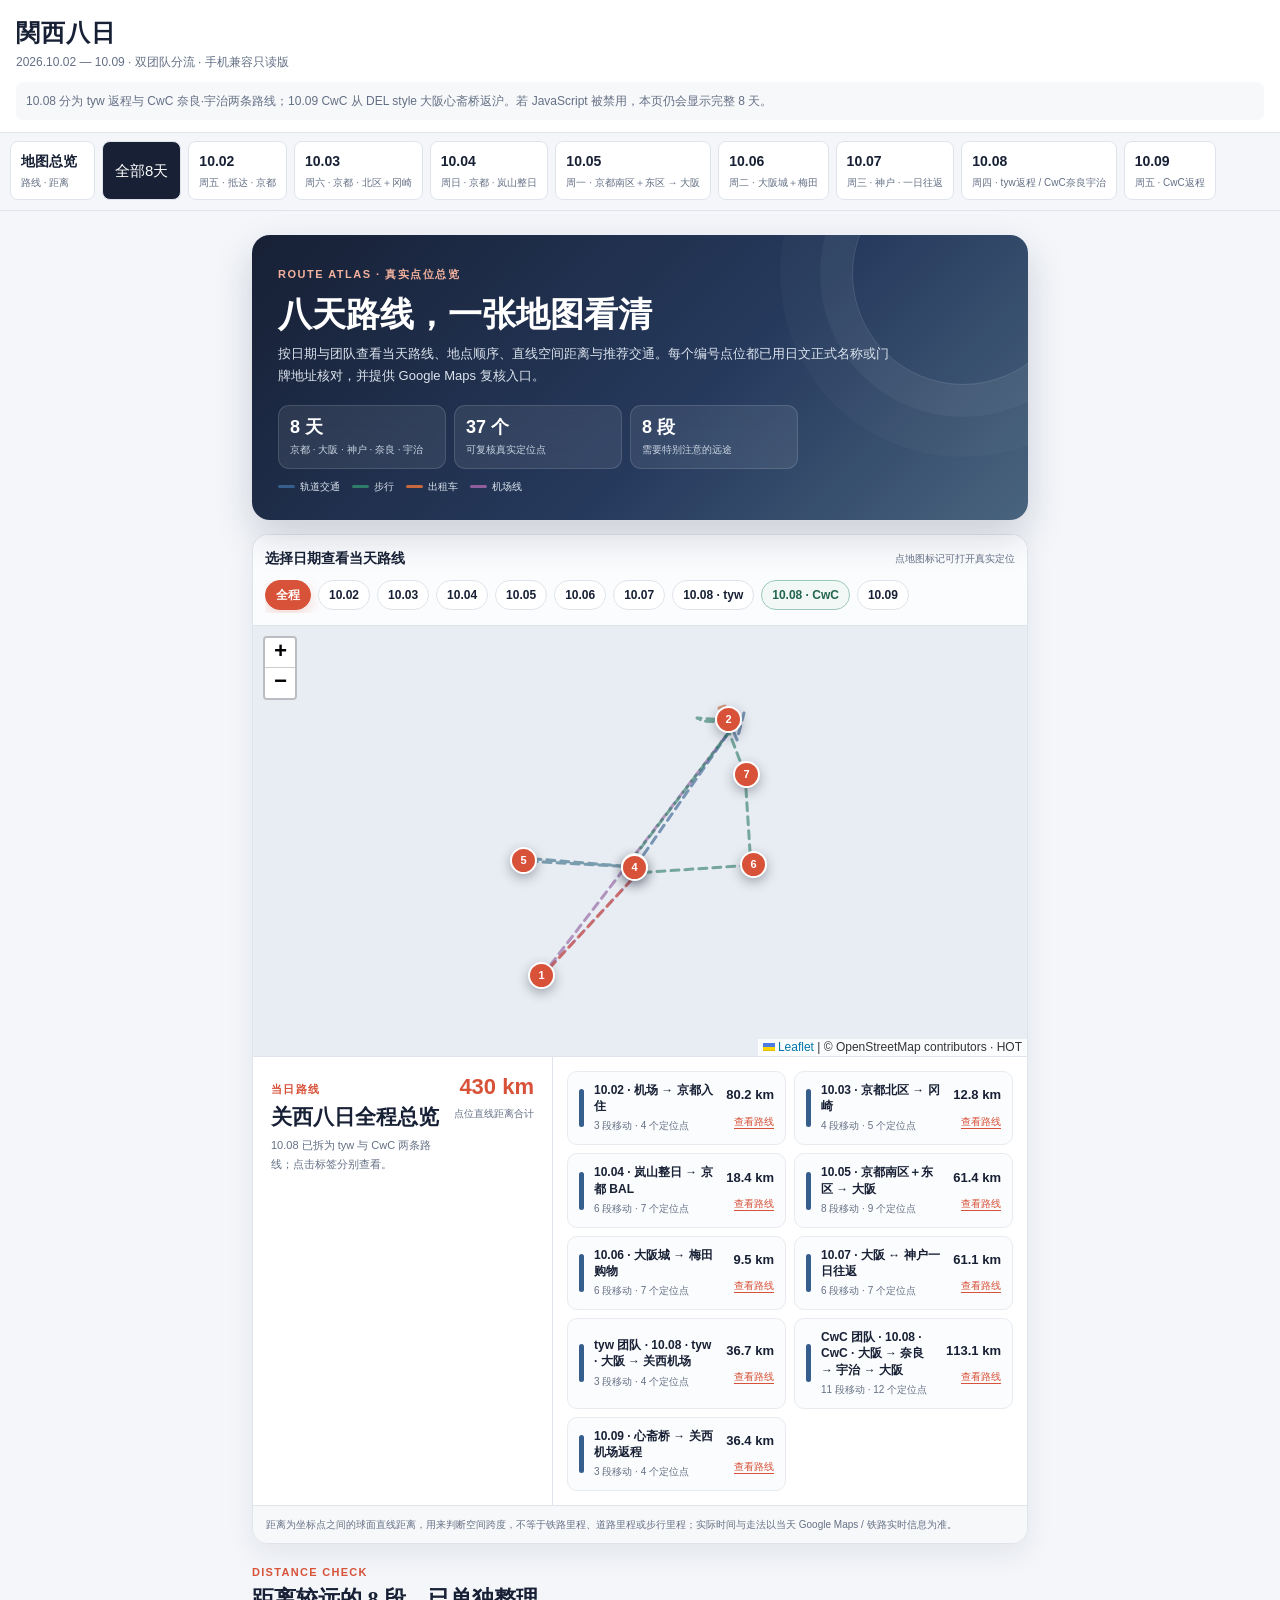
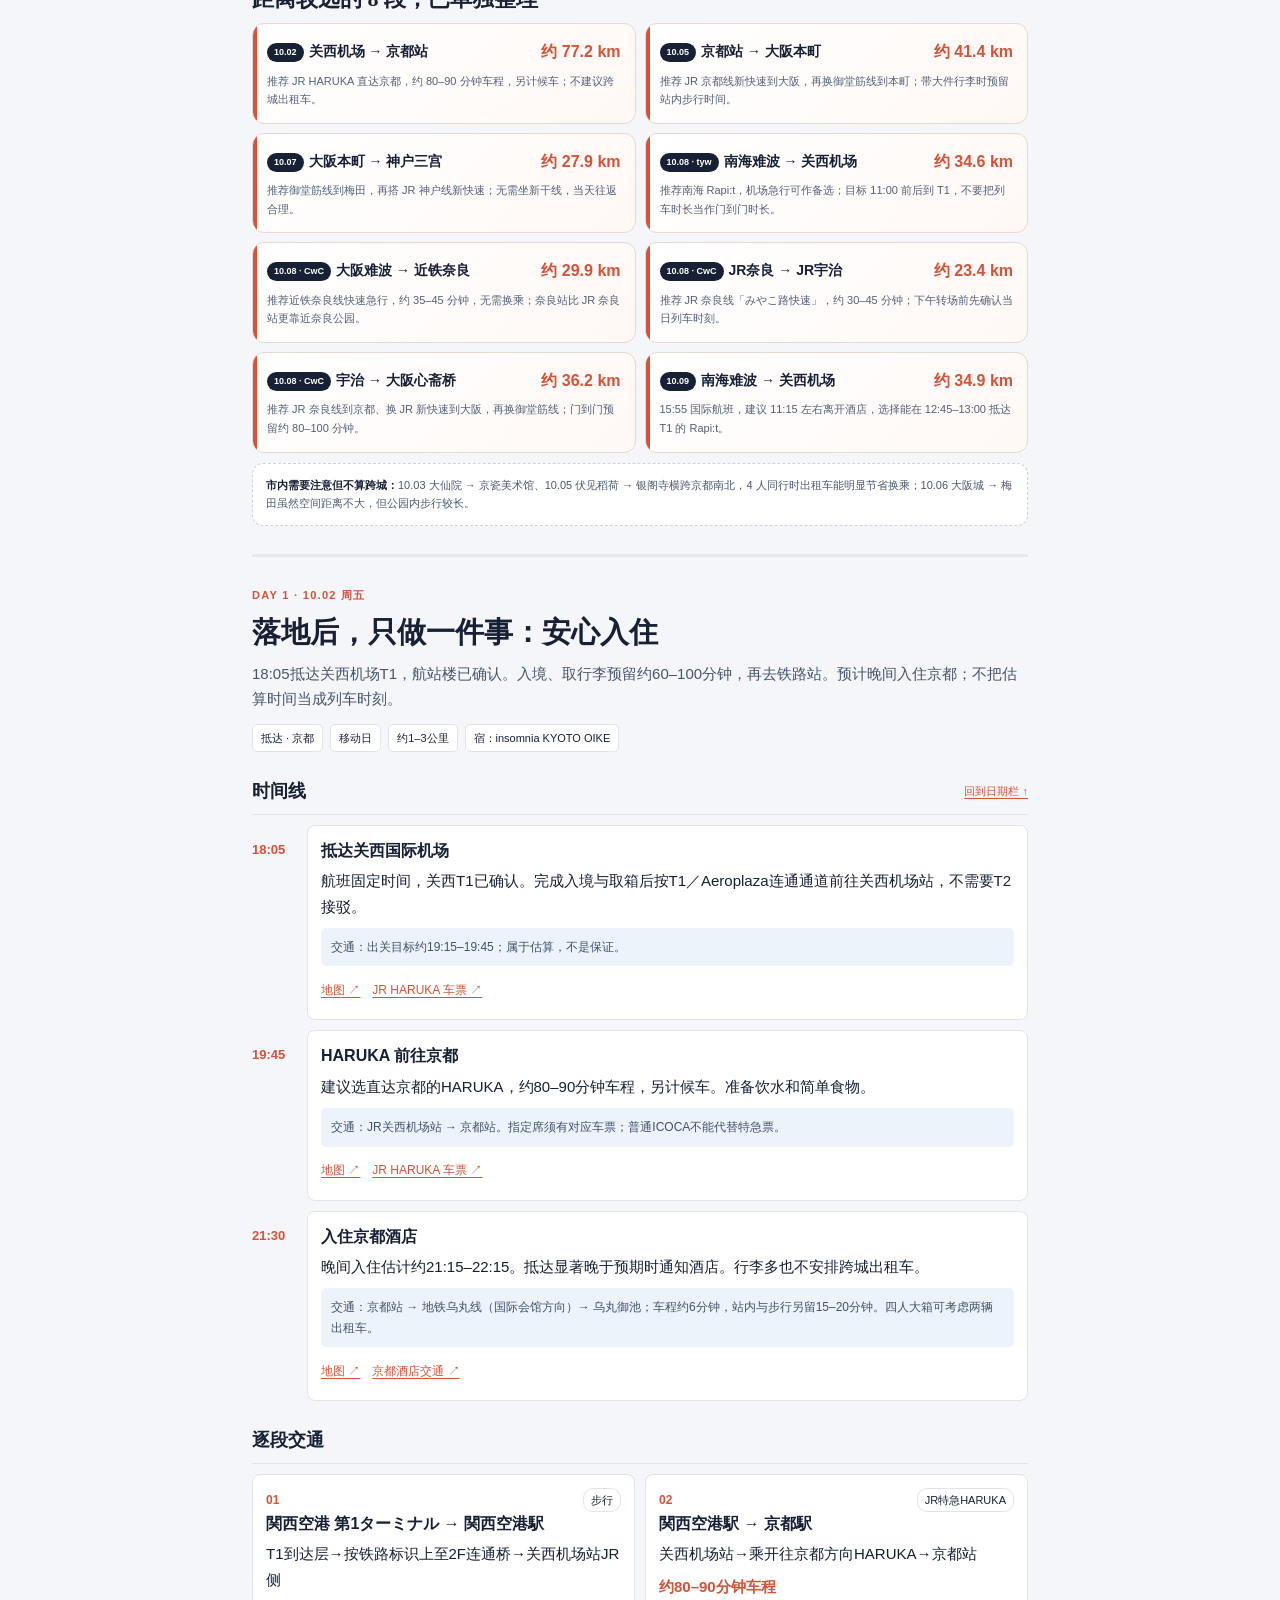
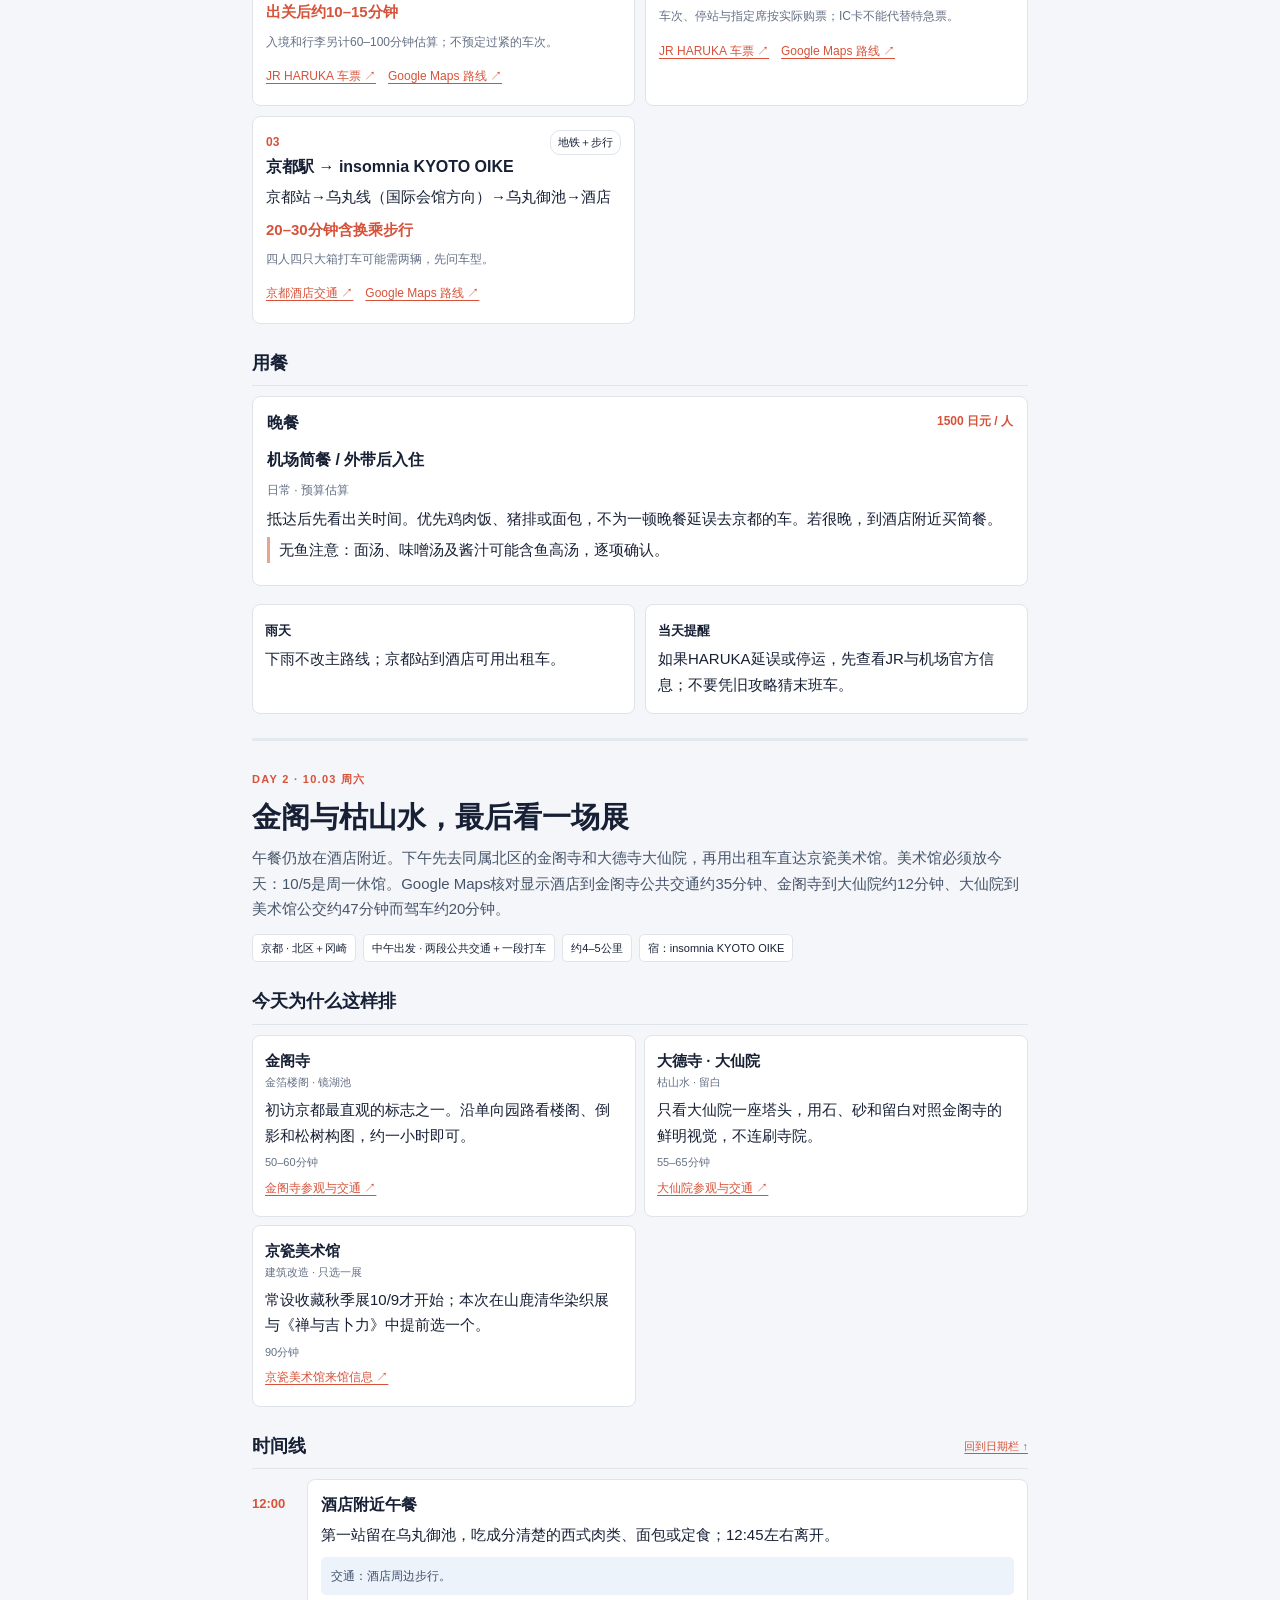
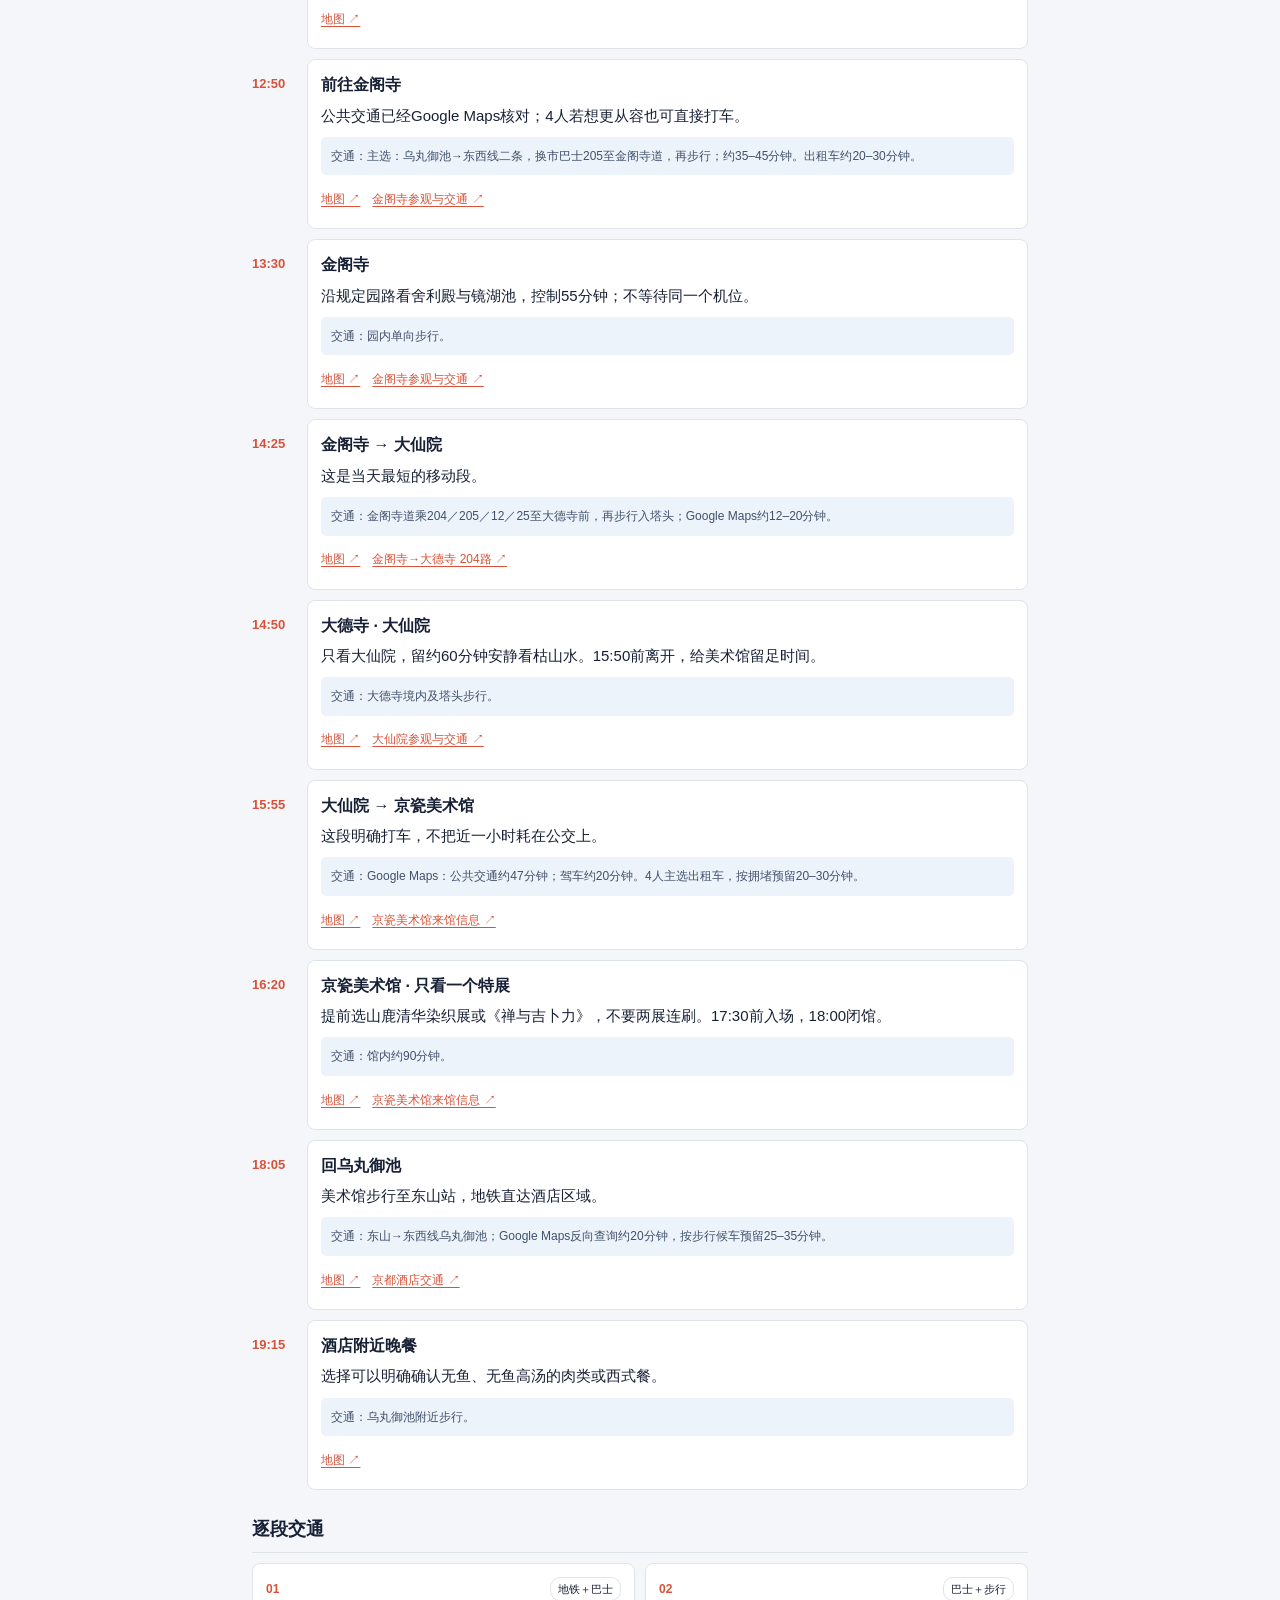
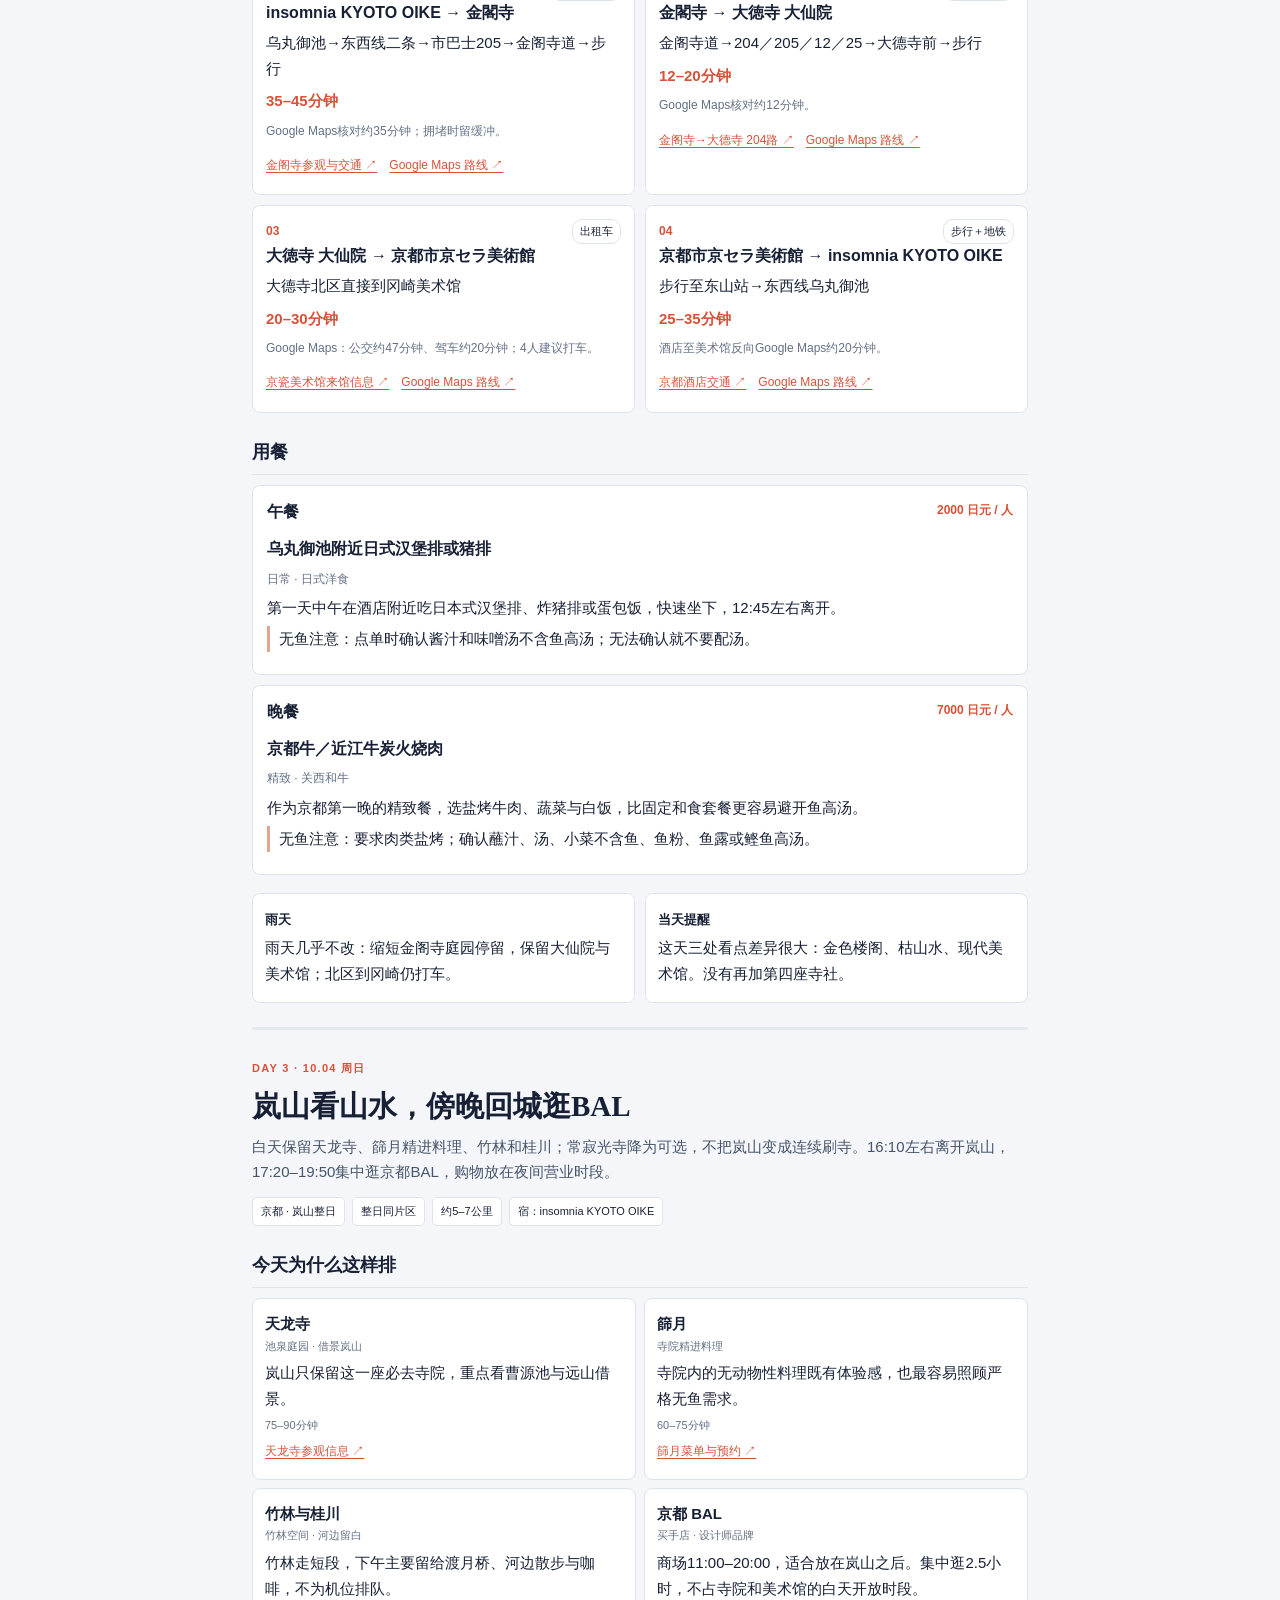
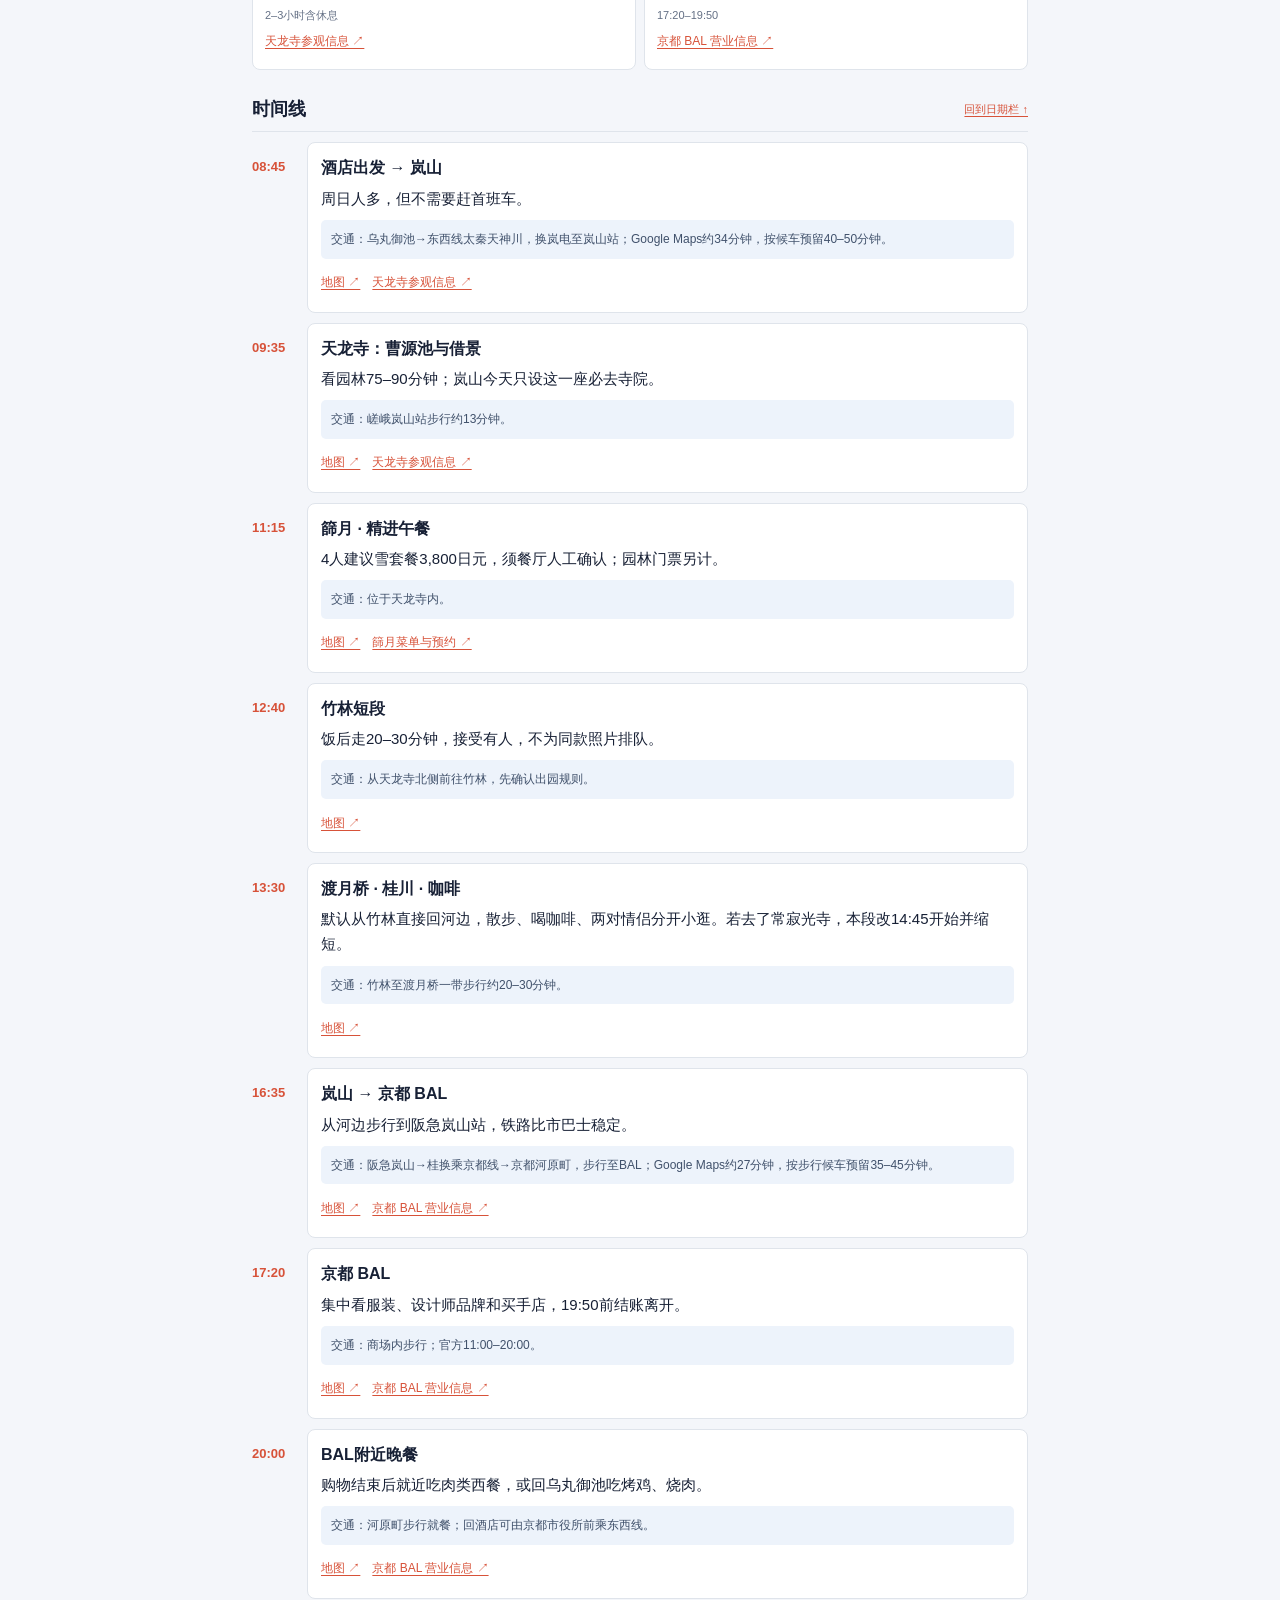
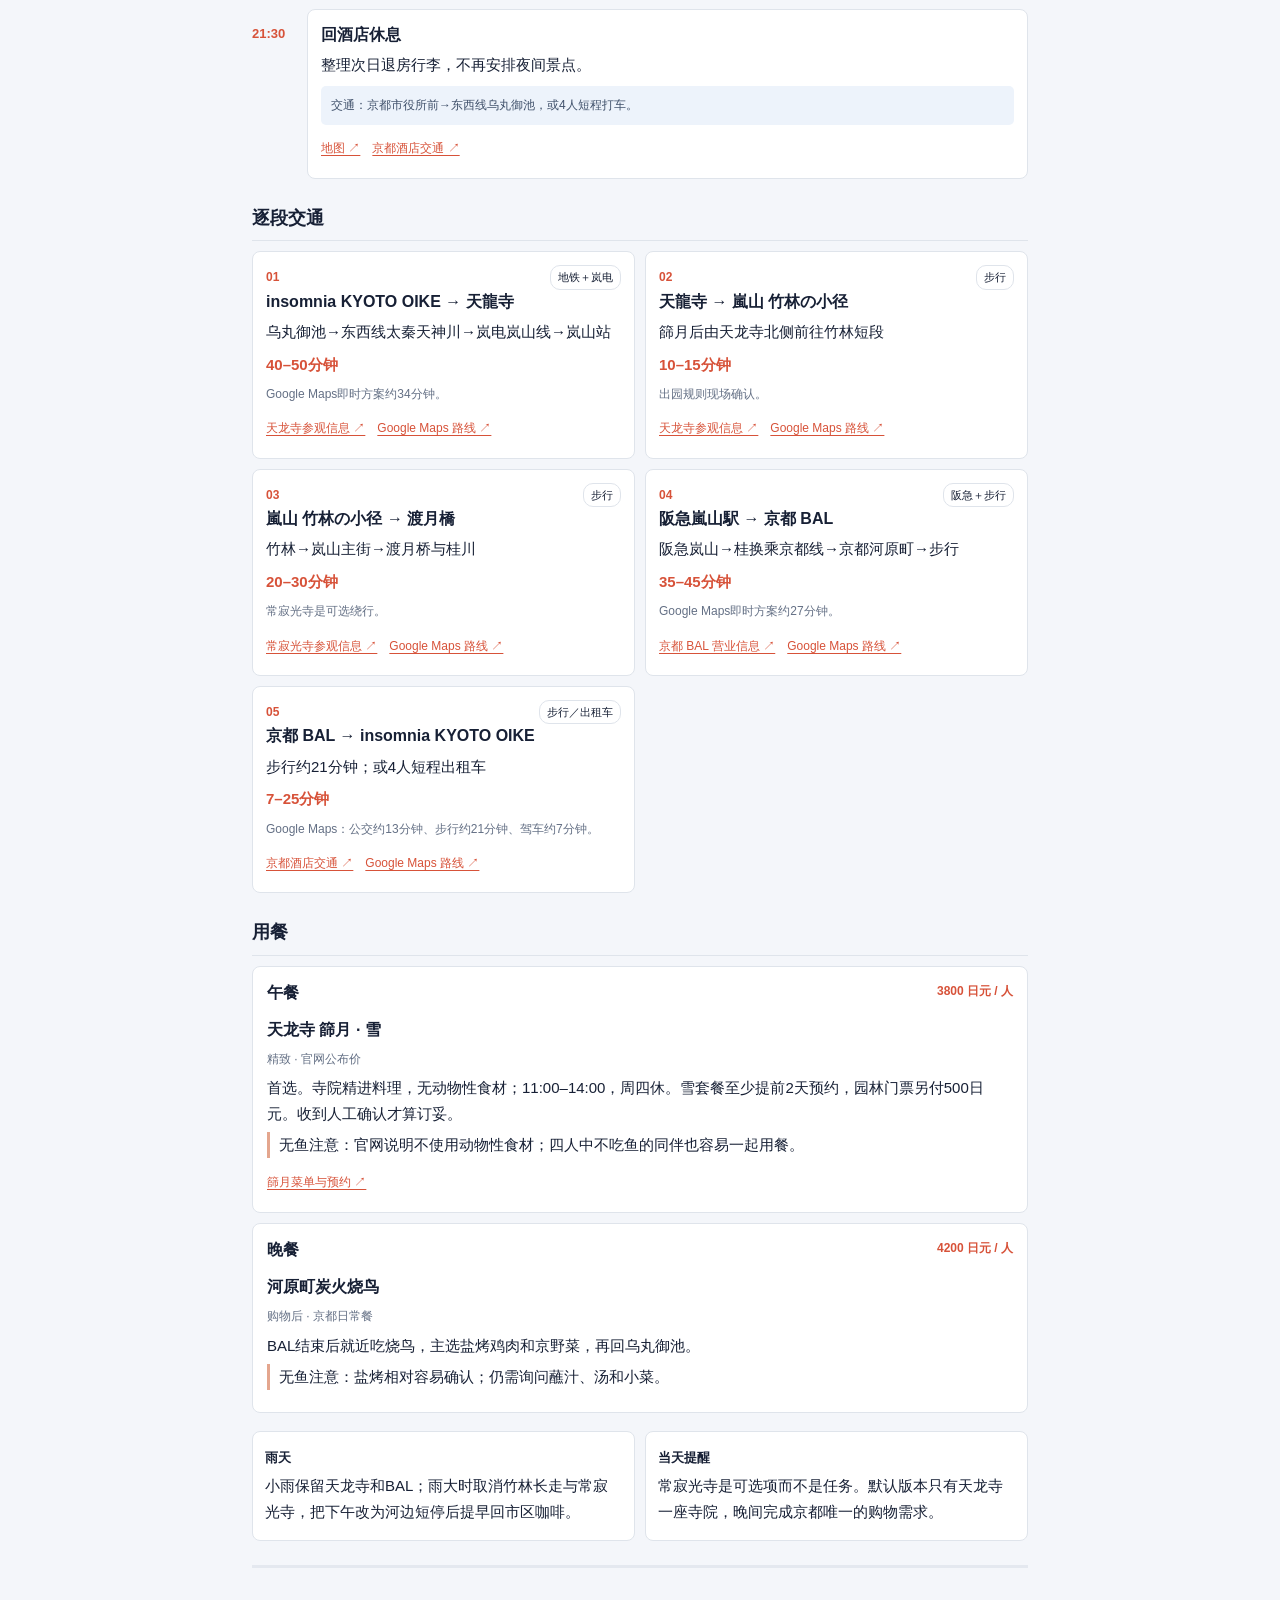
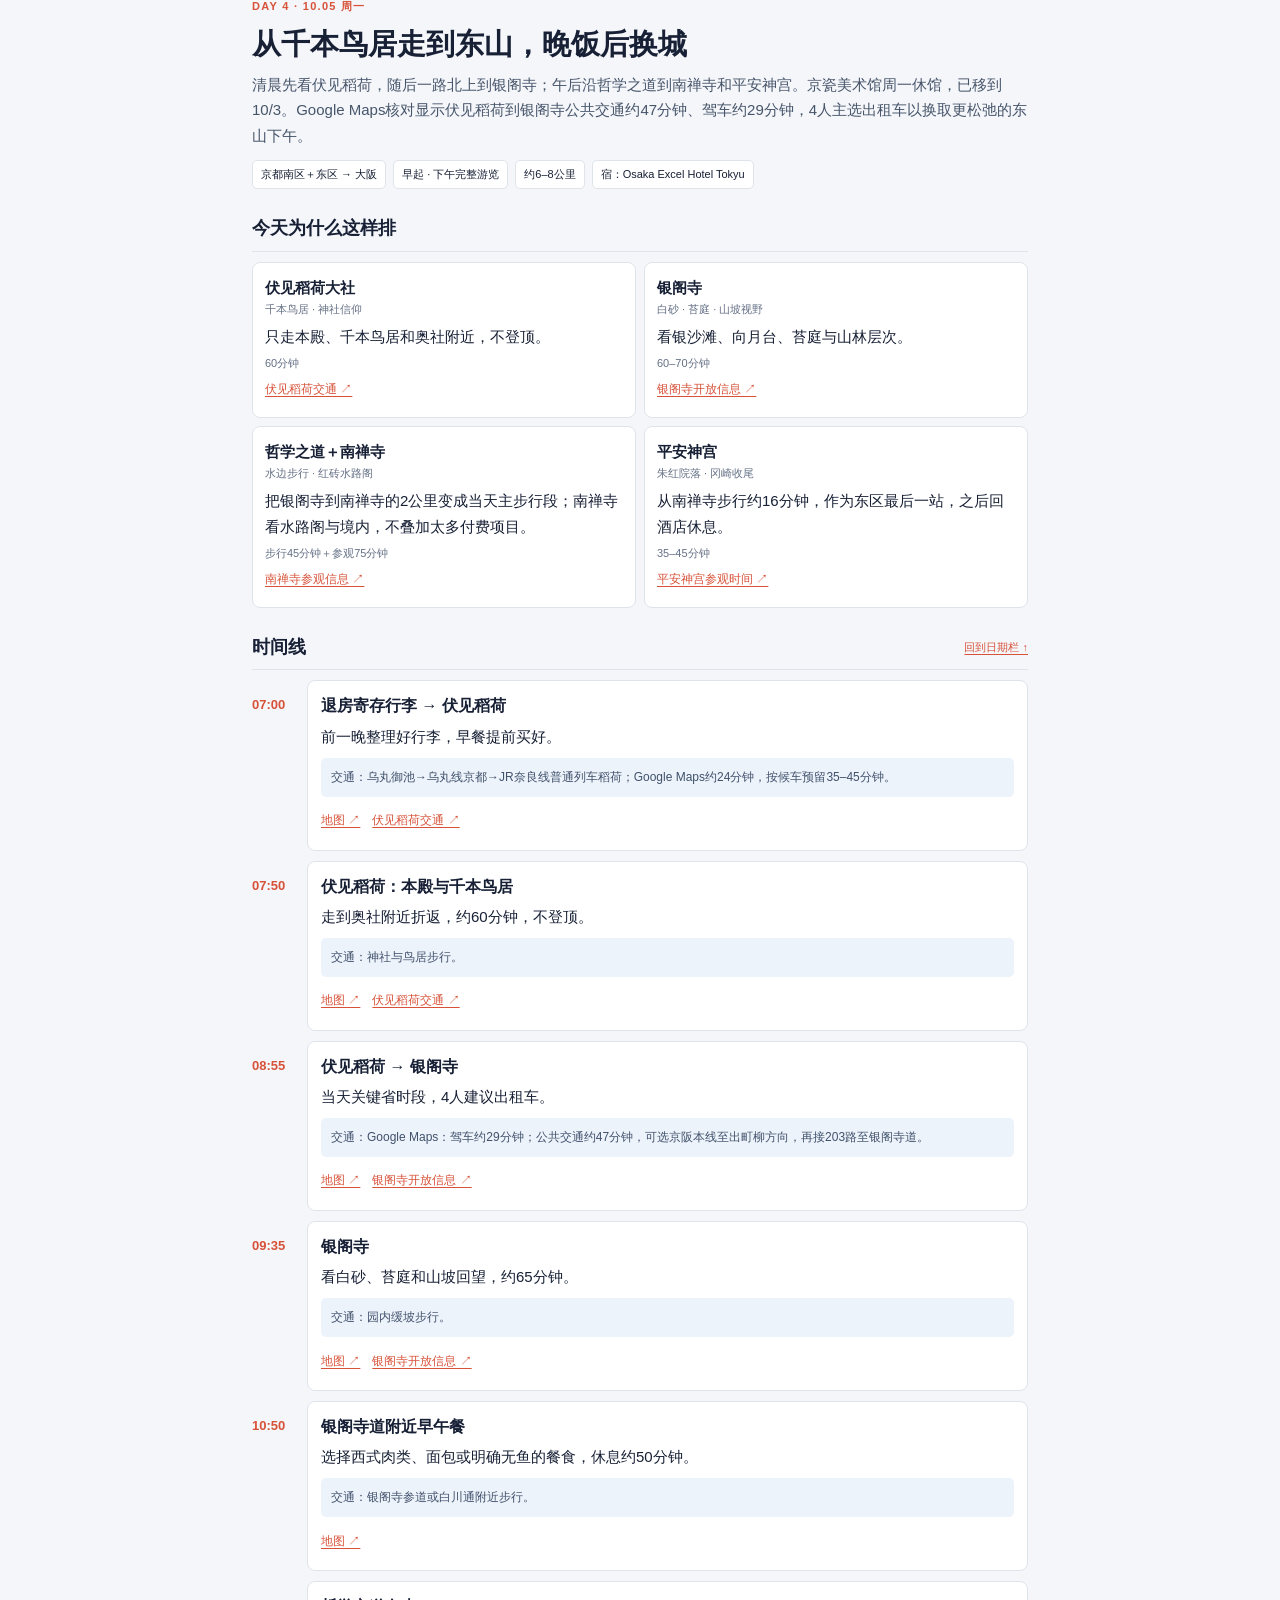
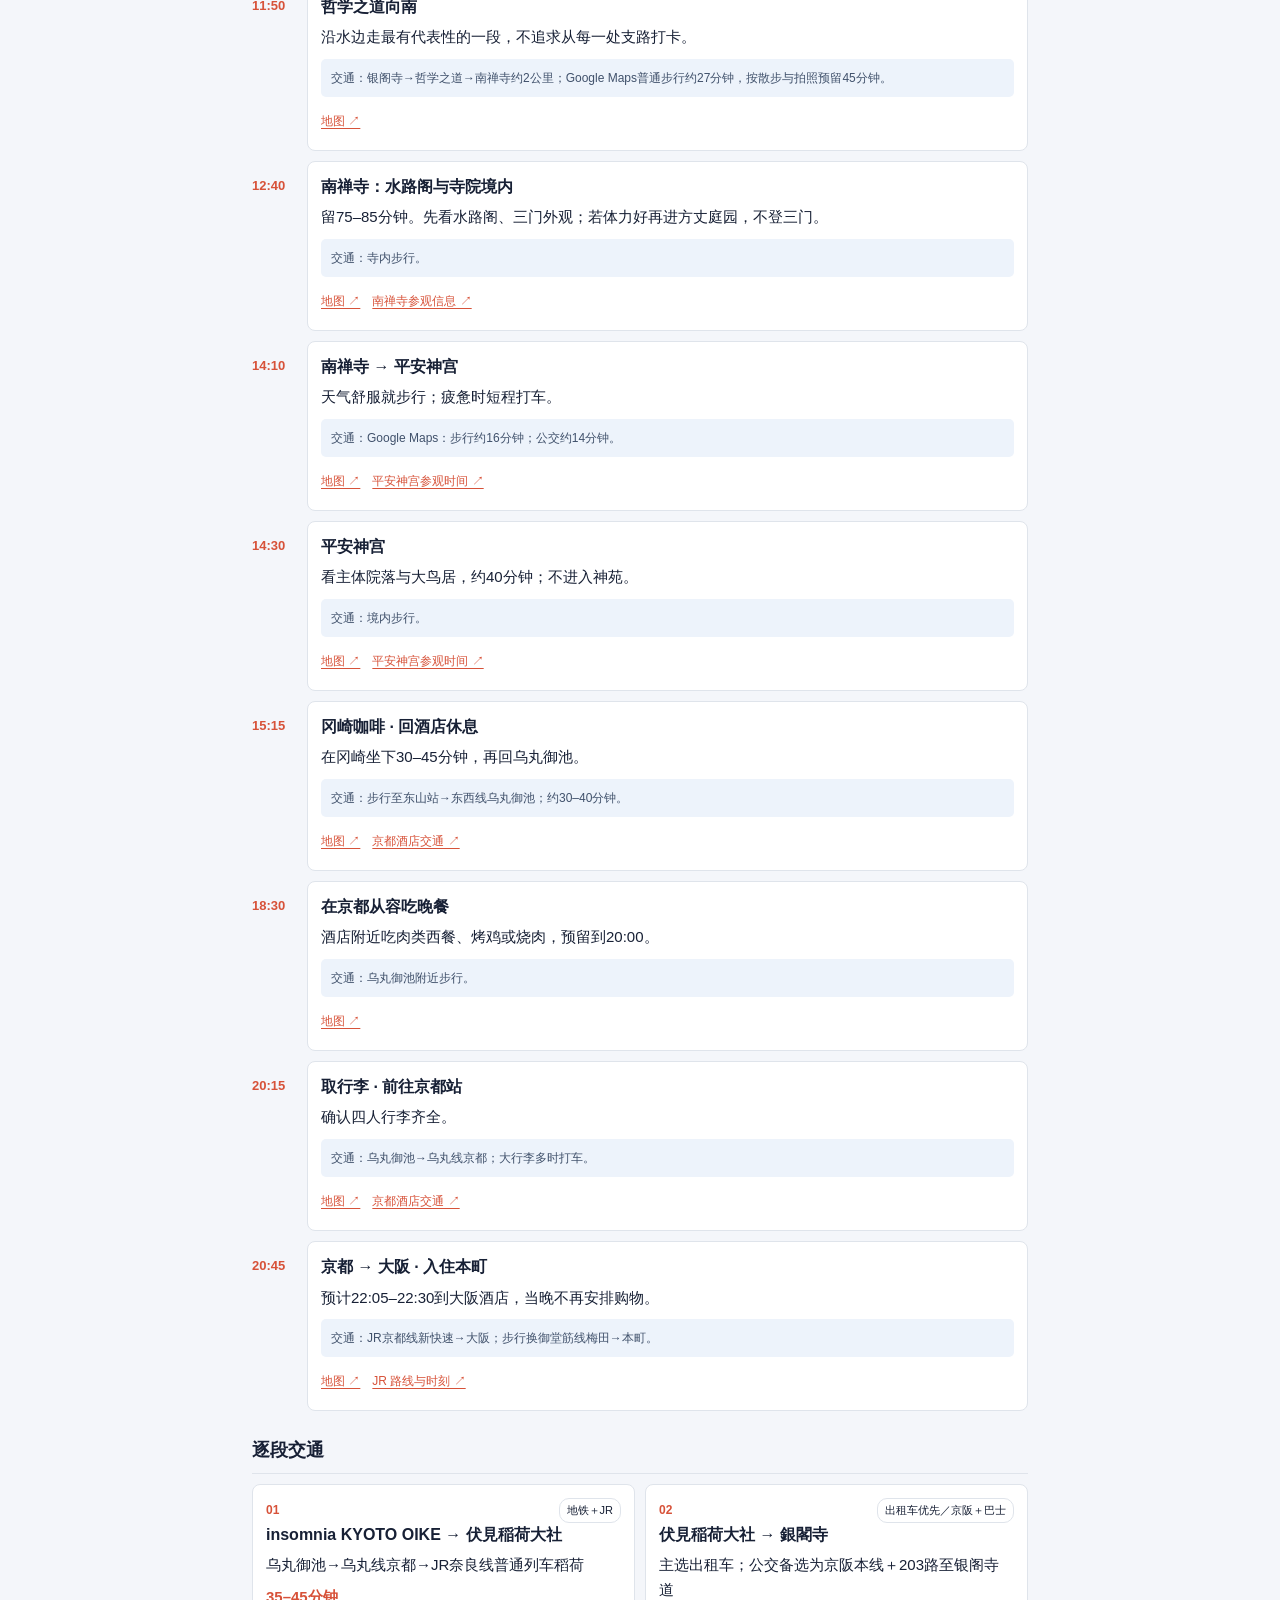
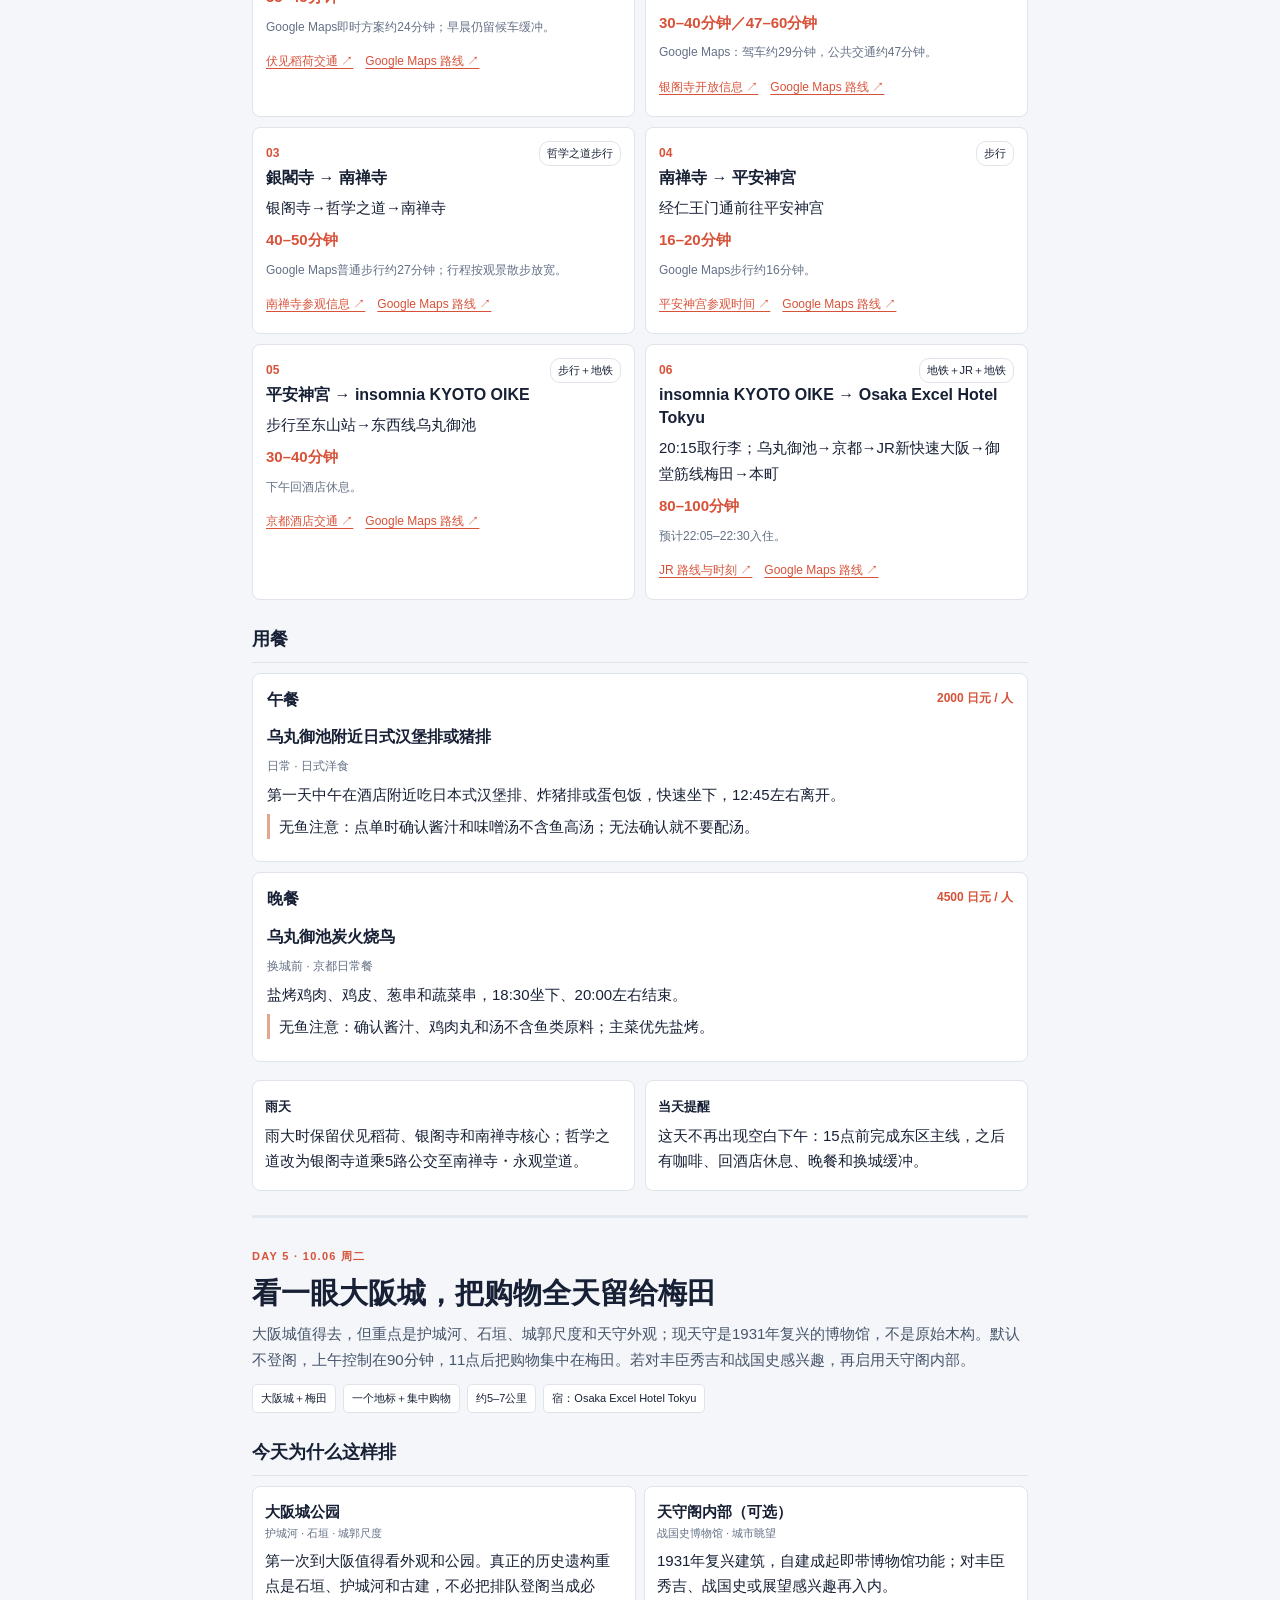
==== commit 1f9fc22f: "修复地图底图加载 Co-Authored-By: Aime <aime@bytedance.com> Change-Id: If2b6259cf3d1057f7138ca2def50a11994a0a" ====
--- a/output/index.html
+++ b/output/index.html
@@ -1,4 +1,4 @@
-<!doctype html><html lang="zh-CN"><head><meta charset="utf-8"><meta name="viewport" content="width=device-width,initial-scale=1,viewport-fit=cover"><meta name="format-detection" content="telephone=no"><title>关西八日 · 双团队行程地图与手机兼容版</title><link rel="preconnect" href="https://tile.openstreetmap.de"><link rel="stylesheet" href="./leaflet.css"><link rel="stylesheet" href="./map.css"><style>
+<!doctype html><html lang="zh-CN"><head><meta charset="utf-8"><meta name="viewport" content="width=device-width,initial-scale=1,viewport-fit=cover"><meta name="format-detection" content="telephone=no"><title>关西八日 · 双团队行程地图与手机兼容版</title><link rel="preconnect" href="https://a.tile.openstreetmap.fr"><link rel="stylesheet" href="./leaflet.css"><link rel="stylesheet" href="./map.css"><style>
 :root{--ink:#172035;--muted:#647085;--accent:#d75239;--line:#dfe4eb;--bg:#f4f6fa;--blue:#edf3fb;--paper:#fff}*{box-sizing:border-box}html{scroll-behavior:smooth}body{margin:0;background:var(--bg);color:var(--ink);font:15px/1.7 -apple-system,BlinkMacSystemFont,"PingFang SC","Microsoft YaHei",Arial,sans-serif}a{color:var(--accent);text-decoration-thickness:1px;text-underline-offset:3px}.app-head{padding:18px 16px 12px;background:#fff;border-bottom:1px solid var(--line)}.brand{font:700 24px/1.25 Georgia,"Songti SC",serif;letter-spacing:1px}.brand small{display:block;font:12px/1.5 -apple-system,BlinkMacSystemFont,"PingFang SC",sans-serif;color:var(--muted);letter-spacing:0;margin-top:5px}.notice{margin-top:11px;padding:9px 10px;background:#f7f8fa;border-radius:7px;color:var(--muted);font-size:12px}.nav-wrap{position:sticky;top:0;z-index:50;background:rgba(244,246,250,.96);-webkit-backdrop-filter:blur(12px);backdrop-filter:blur(12px);border-bottom:1px solid var(--line);padding:8px 10px}.nav{display:flex;gap:7px;overflow-x:auto;-webkit-overflow-scrolling:touch;padding-bottom:2px}.day-link{flex:0 0 auto;min-width:85px;padding:8px 10px;border:1px solid var(--line);background:#fff;border-radius:8px;text-decoration:none;color:var(--ink)}.day-link b{display:block;font-size:14px}.day-link small{display:block;color:var(--muted);font-size:10px;white-space:nowrap}.day-link.active{background:var(--ink);border-color:var(--ink);color:#fff}.day-link.active small{color:#cfd5e0}.all-button{flex:0 0 auto;border:1px solid var(--line);background:#fff;border-radius:8px;padding:8px 12px;color:var(--ink);font:inherit}.all-button.active{background:var(--ink);color:#fff}.content{max-width:820px;margin:auto;padding:0 12px 35px}.day-panel{padding:24px 0;border-bottom:3px solid #e4e8ef;scroll-margin-top:78px}.day-head{display:block;margin-bottom:18px}.eyebrow{font-size:11px;letter-spacing:1.3px;color:var(--accent);font-weight:700}.day-head h2{font:700 25px/1.35 Georgia,"Songti SC",serif;margin:7px 0 8px}.day-head p{margin:0;color:#47556a}.meta{display:flex;gap:7px;flex-wrap:wrap;margin-top:12px}.meta span{padding:4px 8px;background:#fff;border:1px solid var(--line);border-radius:5px;font-size:11px}.section-title{display:flex;align-items:center;justify-content:space-between;margin:24px 0 10px;padding-bottom:7px;border-bottom:1px solid var(--line)}.section-title span{font-weight:750;font-size:18px}.section-title a,.section-title small{font-size:11px}.stop{display:grid;grid-template-columns:47px minmax(0,1fr);gap:8px;margin:10px 0}.stop time{color:var(--accent);font-weight:750;font-size:13px;padding-top:14px}.card,.transport,.meal,.feature,.routebox,.tips>div{background:#fff;border:1px solid var(--line);border-radius:8px}.card{padding:13px}.card h3,.transport h3,.meal h3{font-size:16px;line-height:1.45;margin:0 0 6px}.card p,.transport p,.meal p{margin:6px 0}.travel{background:var(--blue);padding:9px 10px;border-radius:5px;color:#40516b;font-size:12px;margin-top:9px}.actions{display:flex;gap:12px;flex-wrap:wrap;margin-top:8px}.link{font-size:12px;min-height:32px;display:inline-flex;align-items:center}.transport-grid{display:grid;gap:10px}.transport{padding:13px}.transport-head{display:flex;justify-content:space-between;align-items:center}.transport-head b{color:var(--accent);font-size:12px}.transport-head span{font-size:11px;border:1px solid var(--line);padding:2px 7px;border-radius:10px}.transport>strong{display:block;color:var(--accent);margin:7px 0}.muted{color:var(--muted);font-size:12px}.meal{padding:14px;margin:10px 0}.meal-top{display:flex;justify-content:space-between;gap:12px}.meal-top strong{color:var(--accent);white-space:nowrap;font-size:12px}.meal h4{font-size:16px;margin:6px 0}.tag{color:var(--muted);font-size:12px}.fish{border-left:3px solid #e4a68e;padding-left:9px}.features{display:grid;gap:8px}.feature{padding:12px}.feature b{display:block}.feature span,.feature small{display:block;color:var(--muted);font-size:11px}.feature p{margin:5px 0}.routebox{padding:12px;margin:13px 0}.routebox svg{display:block;width:100%;height:155px;margin:4px 0}.routebox svg polyline{fill:none;stroke:#d75239;stroke-width:2.2;stroke-dasharray:4 3}.routebox svg circle{fill:#172035}.routebox svg text{fill:#fff;font-size:4px;font-weight:bold}.river{fill:none;stroke:#cfe0f0;stroke-width:6;opacity:.9}.legend{display:flex;flex-wrap:wrap;gap:6px 10px}.legend span{font-size:10px}.legend b{display:inline-flex;width:17px;height:17px;align-items:center;justify-content:center;border-radius:50%;background:#172035;color:#fff;margin-right:4px}.tips{display:grid;gap:10px;margin-top:18px}.tips>div{padding:12px}.tips b{font-size:13px}.tips p{margin:4px 0}.footer{max-width:820px;margin:auto;padding:20px 12px 40px;color:var(--muted);font-size:11px}.sources{display:none}.js-on .day-panel{display:none}.js-on .day-panel.active{display:block}.js-on.show-all .day-panel{display:block}@media(min-width:700px){.content{padding-left:22px;padding-right:22px}.day-head h2{font-size:29px}.features{grid-template-columns:1fr 1fr}.transport-grid{grid-template-columns:1fr 1fr}.tips{grid-template-columns:1fr 1fr}.routebox svg{height:190px}}
 </style></head><body id="top"><header class="app-head"><div class="brand">関西八日<small>2026.10.02 — 10.09 · 双团队分流 · 手机兼容只读版</small></div><div class="notice">10.08 分为 tyw 返程与 CwC 奈良·宇治两条路线；10.09 CwC 从 DEL style 大阪心斋桥返沪。若 JavaScript 被禁用，本页仍会显示完整 8 天。</div></header><div class="nav-wrap"><nav class="nav" aria-label="选择日期"><a class="day-link" href="#map-overview"><b>地图总览</b><small>路线 · 距离</small></a><button type="button" id="show-all" class="all-button">全部8天</button><a class="day-link" href="#day-0" data-day-button="0"><b>10.02</b><small>周五 · 抵达 · 京都</small></a><a class="day-link" href="#day-1" data-day-button="1"><b>10.03</b><small>周六 · 京都 · 北区＋冈崎</small></a><a class="day-link" href="#day-2" data-day-button="2"><b>10.04</b><small>周日 · 京都 · 岚山整日</small></a><a class="day-link" href="#day-3" data-day-button="3"><b>10.05</b><small>周一 · 京都南区＋东区 → 大阪</small></a><a class="day-link" href="#day-4" data-day-button="4"><b>10.06</b><small>周二 · 大阪城＋梅田</small></a><a class="day-link" href="#day-5" data-day-button="5"><b>10.07</b><small>周三 · 神户 · 一日往返</small></a><a class="day-link" href="#day-6" data-day-button="6"><b>10.08</b><small>周四 · tyw返程 / CwC奈良宇治</small></a><a class="day-link" href="#day-7" data-day-button="7"><b>10.09</b><small>周五 · CwC返程</small></a></nav></div><main class="content"><section class="map-overview" id="map-overview"><div class="map-hero"><span class="map-kicker">ROUTE ATLAS · 真实点位总览</span><h1>八天路线，一张地图看清</h1><p>按日期与团队查看当天路线、地点顺序、直线空间距离与推荐交通。每个编号点位都已用日文正式名称或门牌地址核对，并提供 Google Maps 复核入口。</p><div class="map-stats"><div class="map-stat"><strong>8 天</strong><span>京都 · 大阪 · 神户 · 奈良 · 宇治</span></div><div class="map-stat"><strong>37 个</strong><span>可复核真实定位点</span></div><div class="map-stat"><strong>8 段</strong><span>需要特别注意的远途</span></div></div><div class="route-legend"><span><i style="background:#355e8d"></i>轨道交通</span><span><i style="background:#2f7d68"></i>步行</span><span><i style="background:#c7683c"></i>出租车</span><span><i style="background:#8f5e9d"></i>机场线</span></div></div><div class="map-shell"><div class="map-toolbar"><div class="map-toolbar-title"><strong>选择日期查看当天路线</strong><small>点地图标记可打开真实定位</small></div><div class="map-days" role="group" aria-label="地图日期筛选"><button class="map-day active" type="button" data-map-day="all">全程</button><button class="map-day" type="button" data-map-day="0">10.02</button><button class="map-day" type="button" data-map-day="1">10.03</button><button class="map-day" type="button" data-map-day="2">10.04</button><button class="map-day" type="button" data-map-day="3">10.05</button><button class="map-day" type="button" data-map-day="4">10.06</button><button class="map-day" type="button" data-map-day="5">10.07</button><button class="map-day" type="button" data-map-day="6">10.08 · tyw</button><button class="map-day team-cwc" type="button" data-map-day="7">10.08 · CwC</button><button class="map-day" type="button" data-map-day="8">10.09</button></div></div><div id="trip-map" aria-label="关西八日双团队行程地图"><div class="map-fallback">正在加载地图…</div></div><div class="map-route-panel"><div class="map-route-head"><div class="map-route-head-top"><div><span class="eyebrow">当日路线</span><h2 id="route-title">关西八日全程总览</h2><p id="route-subtitle">点击上方日期，查看当天每一站、分段距离和推荐交通。</p></div><div class="route-total"><strong id="route-total">—</strong><span>点位直线距离合计</span></div></div></div><div class="map-segments" id="route-segments"></div><p class="distance-note">距离为坐标点之间的球面直线距离，用来判断空间跨度，不等于铁路里程、道路里程或步行里程；实际时间与走法以当天 Google Maps / 铁路实时信息为准。</p></div></div><section class="distance-audit" aria-labelledby="distance-audit-title"><span class="eyebrow">DISTANCE CHECK</span><h2 id="distance-audit-title">距离较远的 8 段，已单独整理</h2><div class="long-haul-grid"><article class="long-haul"><div class="long-haul-top"><b><span class="badge">10.02</span>关西机场 → 京都站</b><strong>约 77.2 km</strong></div><p>推荐 JR HARUKA 直达京都，约 80–90 分钟车程，另计候车；不建议跨城出租车。</p></article><article class="long-haul"><div class="long-haul-top"><b><span class="badge">10.05</span>京都站 → 大阪本町</b><strong>约 41.4 km</strong></div><p>推荐 JR 京都线新快速到大阪，再换御堂筋线到本町；带大件行李时预留站内步行时间。</p></article><article class="long-haul"><div class="long-haul-top"><b><span class="badge">10.07</span>大阪本町 → 神户三宫</b><strong>约 27.9 km</strong></div><p>推荐御堂筋线到梅田，再搭 JR 神户线新快速；无需坐新干线，当天往返合理。</p></article><article class="long-haul"><div class="long-haul-top"><b><span class="badge">10.08 · tyw</span>南海难波 → 关西机场</b><strong>约 34.6 km</strong></div><p>推荐南海 Rapi:t，机场急行可作备选；目标 11:00 前后到 T1，不要把列车时长当作门到门时长。</p></article><article class="long-haul"><div class="long-haul-top"><b><span class="badge">10.08 · CwC</span>大阪难波 → 近铁奈良</b><strong>约 29.9 km</strong></div><p>推荐近铁奈良线快速急行，约 35–45 分钟，无需换乘；奈良站比 JR 奈良站更靠近奈良公园。</p></article><article class="long-haul"><div class="long-haul-top"><b><span class="badge">10.08 · CwC</span>JR奈良 → JR宇治</b><strong>约 23.4 km</strong></div><p>推荐 JR 奈良线「みやこ路快速」，约 30–45 分钟；下午转场前先确认当日列车时刻。</p></article><article class="long-haul"><div class="long-haul-top"><b><span class="badge">10.08 · CwC</span>宇治 → 大阪心斋桥</b><strong>约 36.2 km</strong></div><p>推荐 JR 奈良线到京都、换 JR 新快速到大阪，再换御堂筋线；门到门预留约 80–100 分钟。</p></article><article class="long-haul"><div class="long-haul-top"><b><span class="badge">10.09</span>南海难波 → 关西机场</b><strong>约 34.9 km</strong></div><p>15:55 国际航班，建议 11:15 左右离开酒店，选择能在 12:45–13:00 抵达 T1 的 Rapi:t。</p></article></div><div class="distance-secondary"><b>市内需要注意但不算跨城：</b>10.03 大仙院 → 京瓷美术馆、10.05 伏见稻荷 → 银阁寺横跨京都南北，4 人同行时出租车能明显节省换乘；10.06 大阪城 → 梅田虽然空间距离不大，但公园内步行较长。</div></section></section><section class="day-panel" id="day-0" data-day-panel="0">
       <header class="day-head"><div><span class="eyebrow">DAY 1 · 10.02 周五</span><h2>落地后，只做一件事：安心入住</h2><p>18:05抵达关西机场T1，航站楼已确认。入境、取行李预留约60–100分钟，再去铁路站。预计晚间入住京都；不把估算时间当成列车时刻。</p></div><div class="meta"><span>抵达 · 京都</span><span>移动日</span><span>约1–3公里</span><span>宿：insomnia KYOTO OIKE</span></div></header>
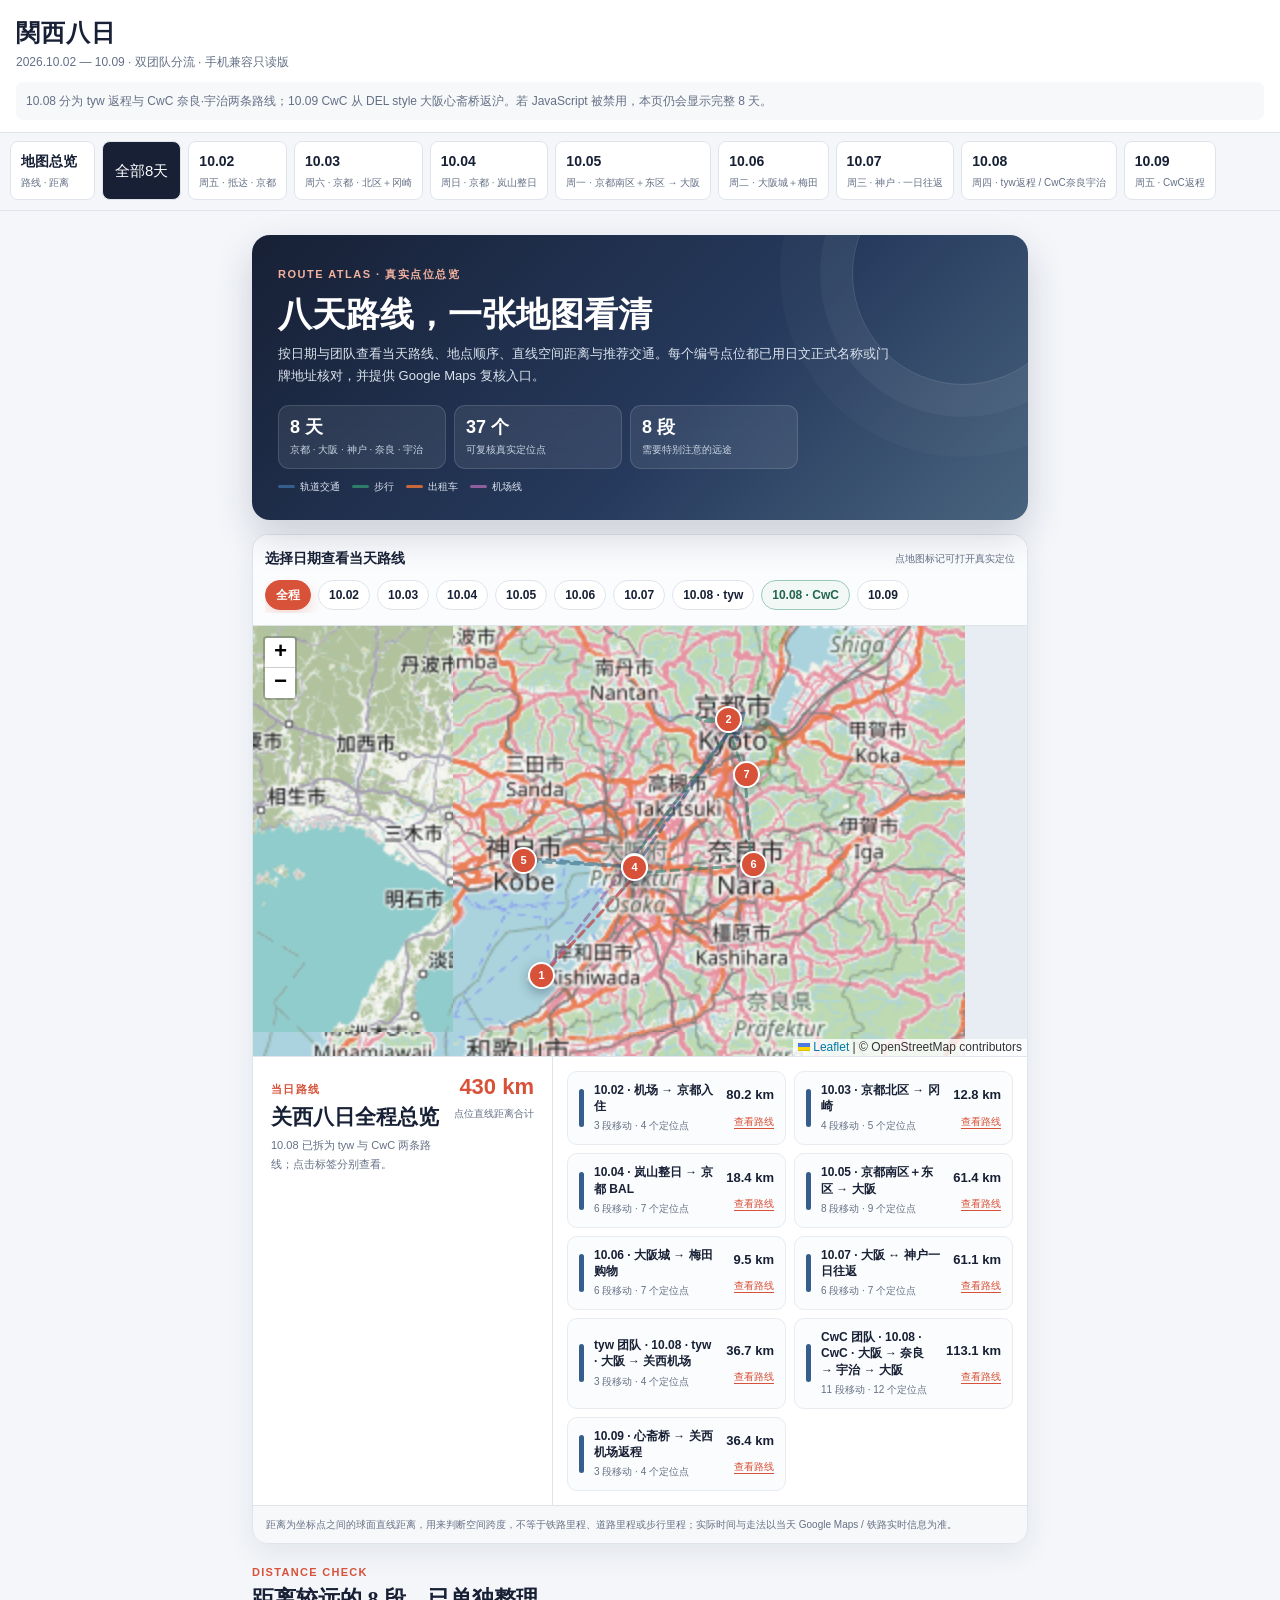
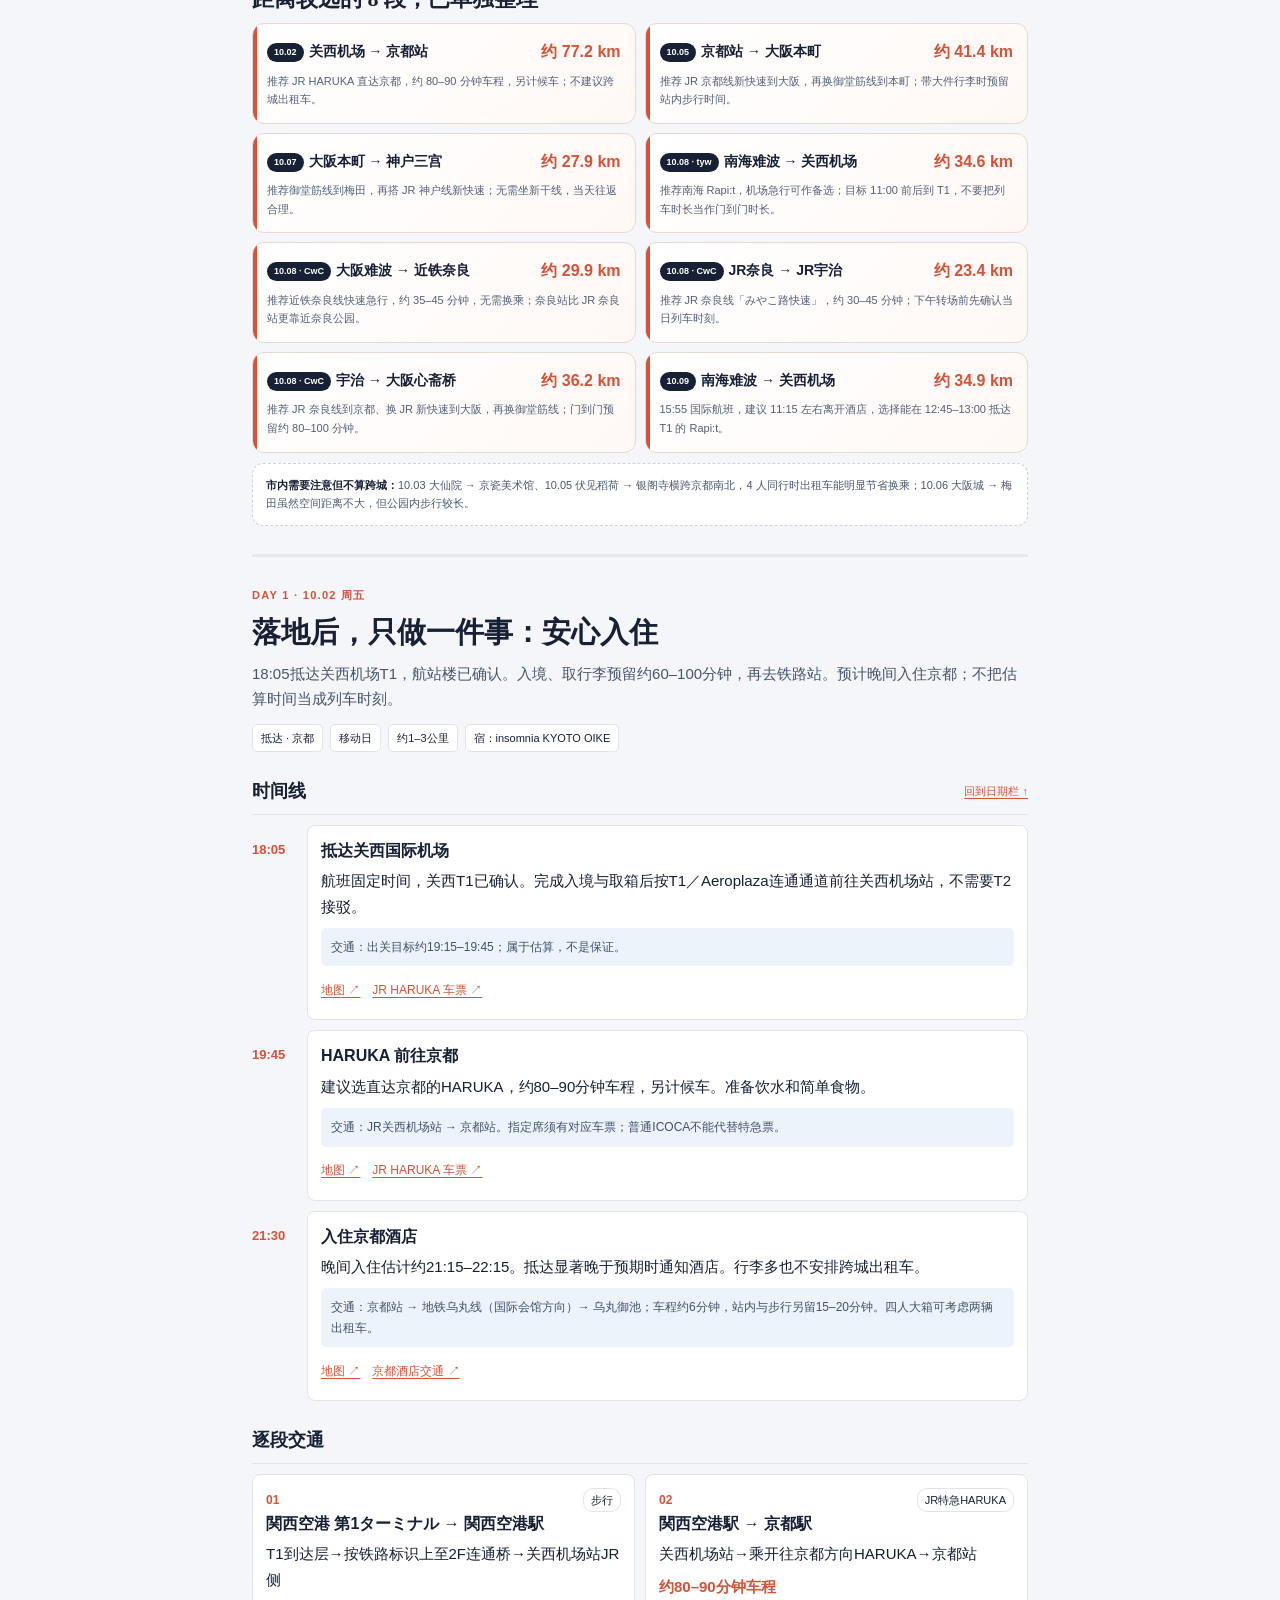
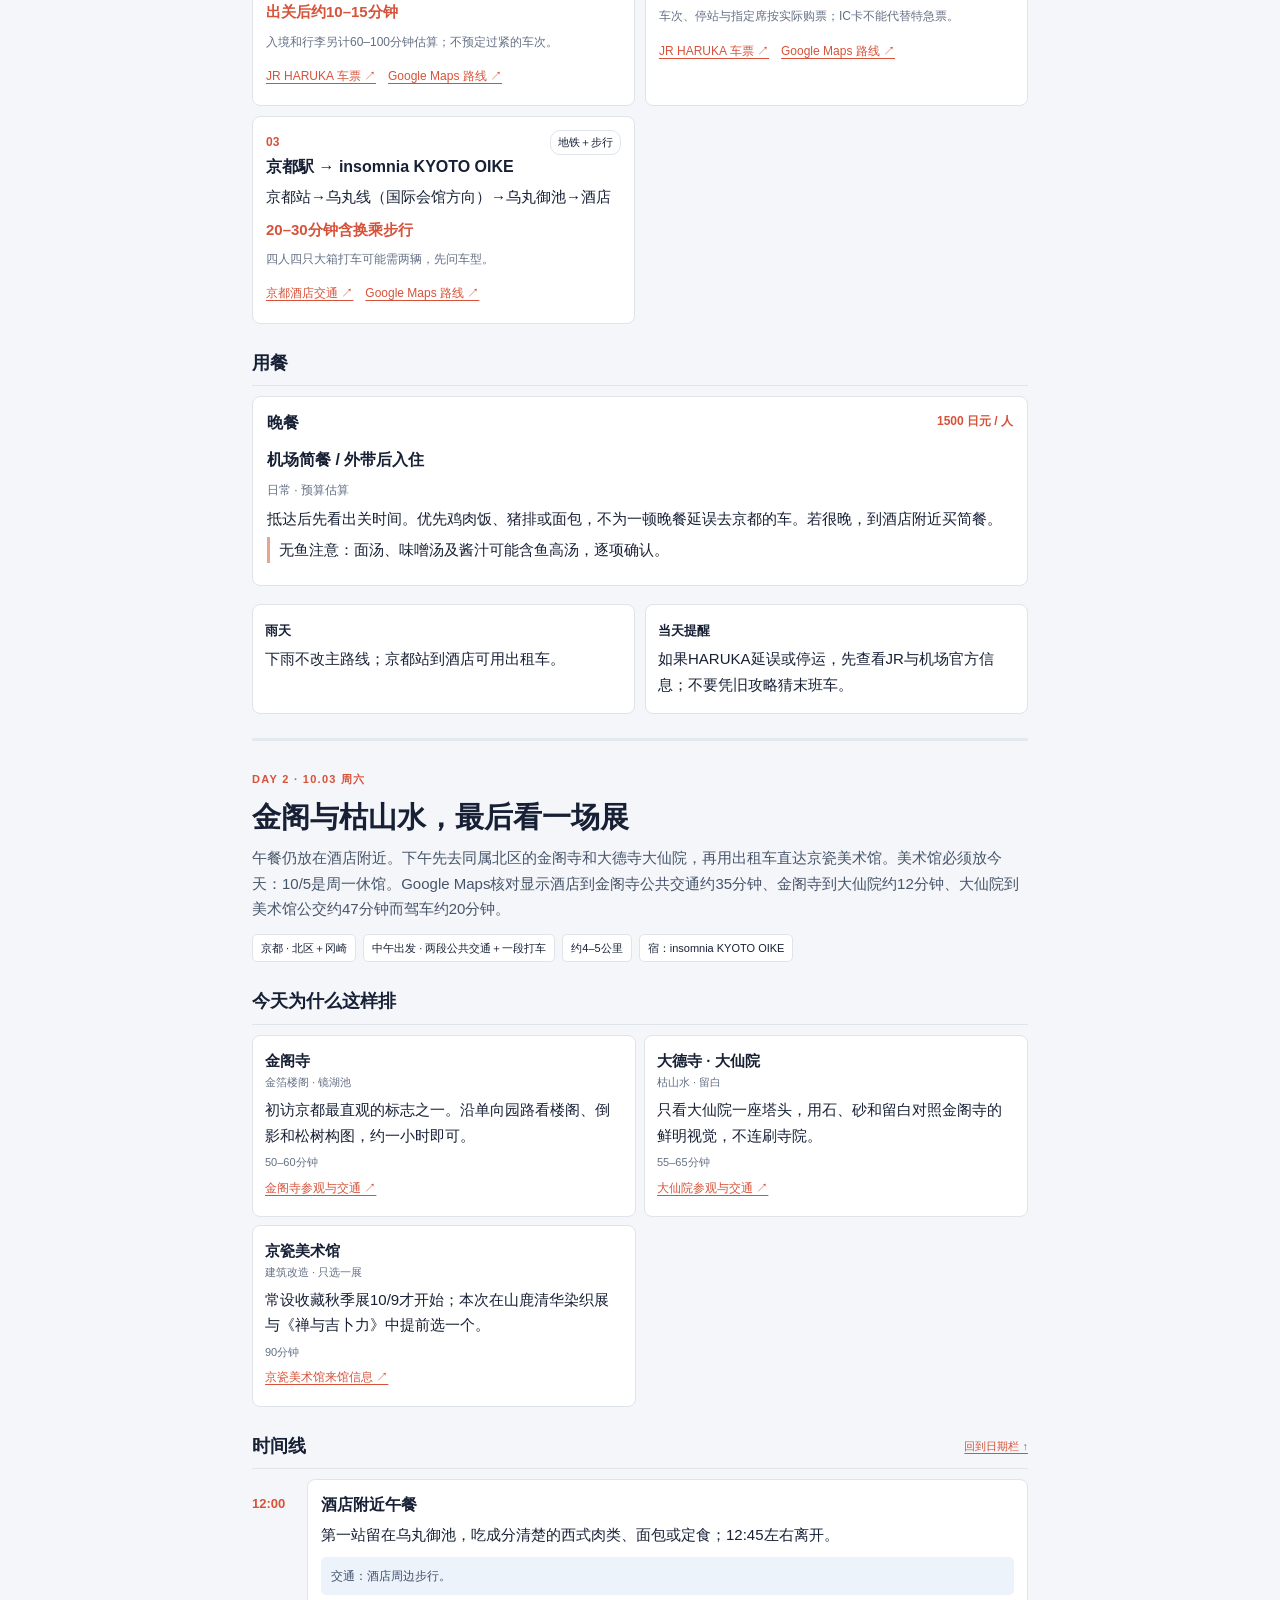
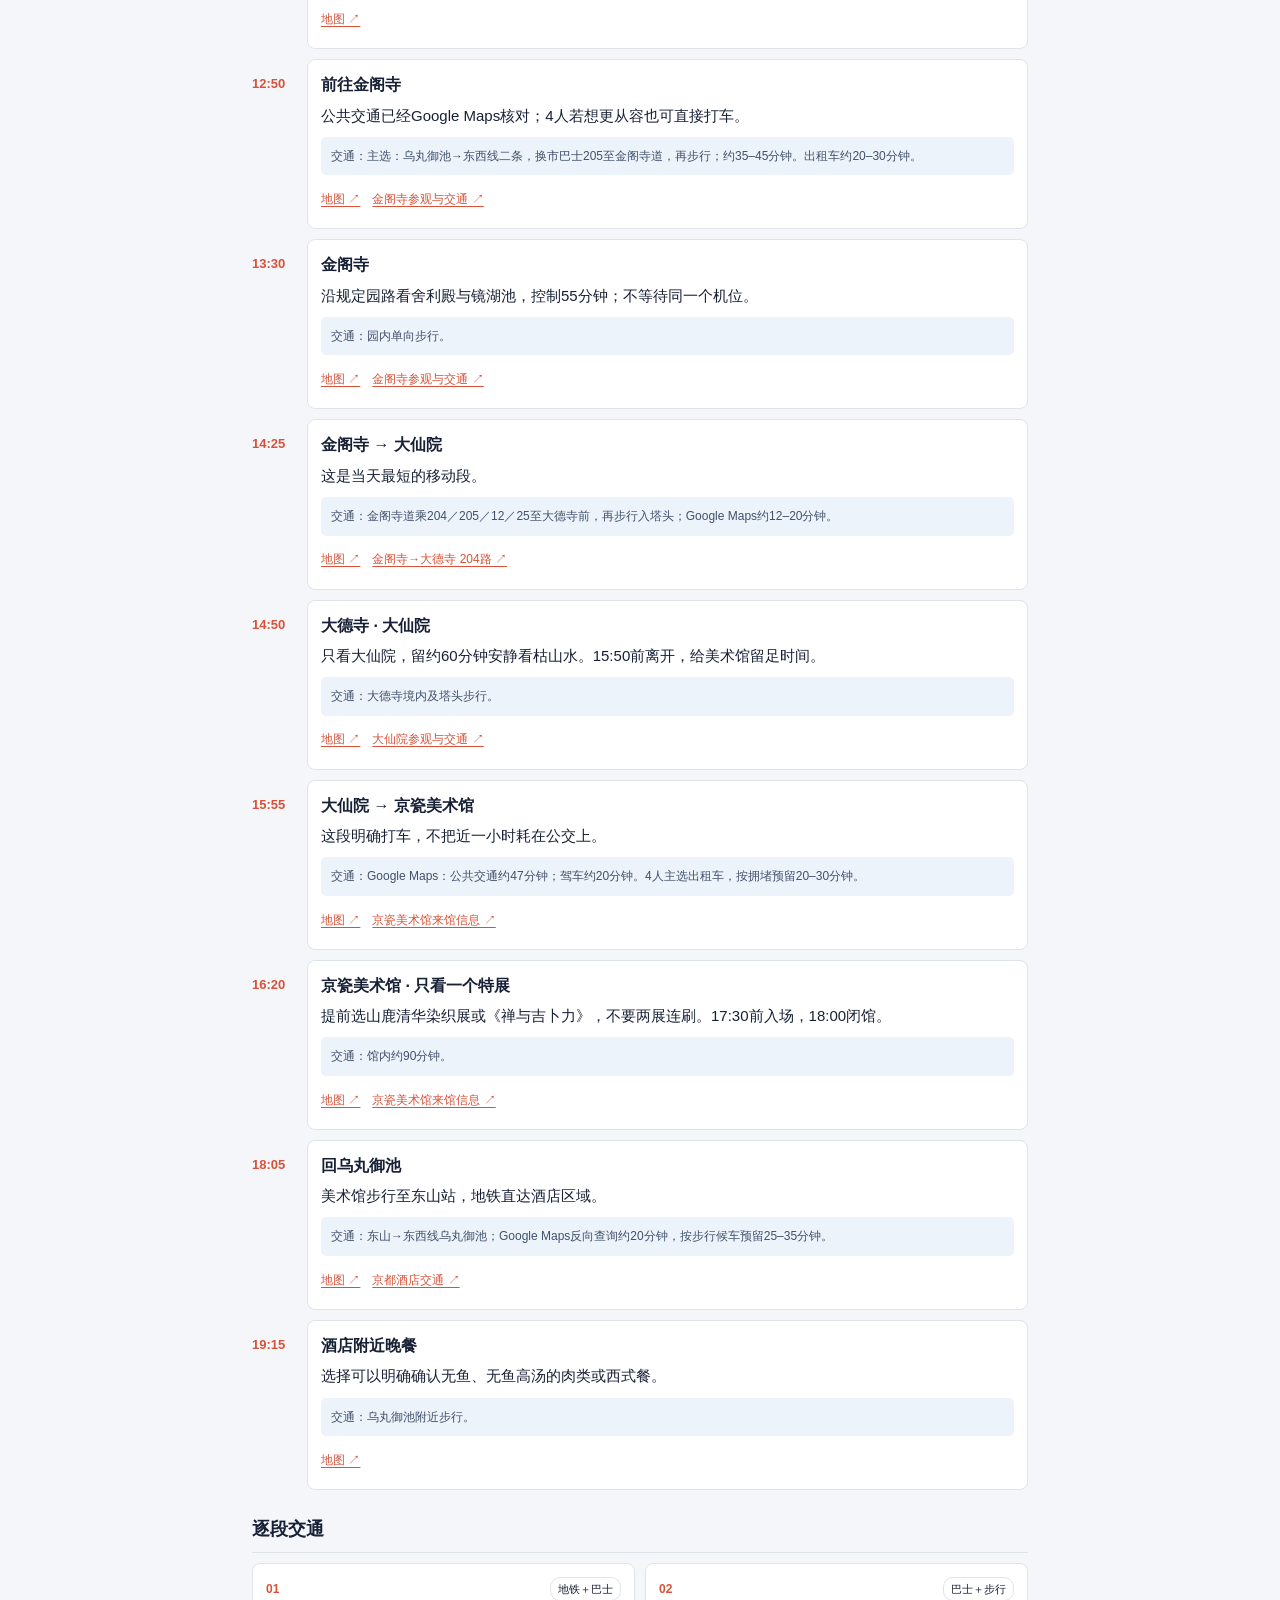
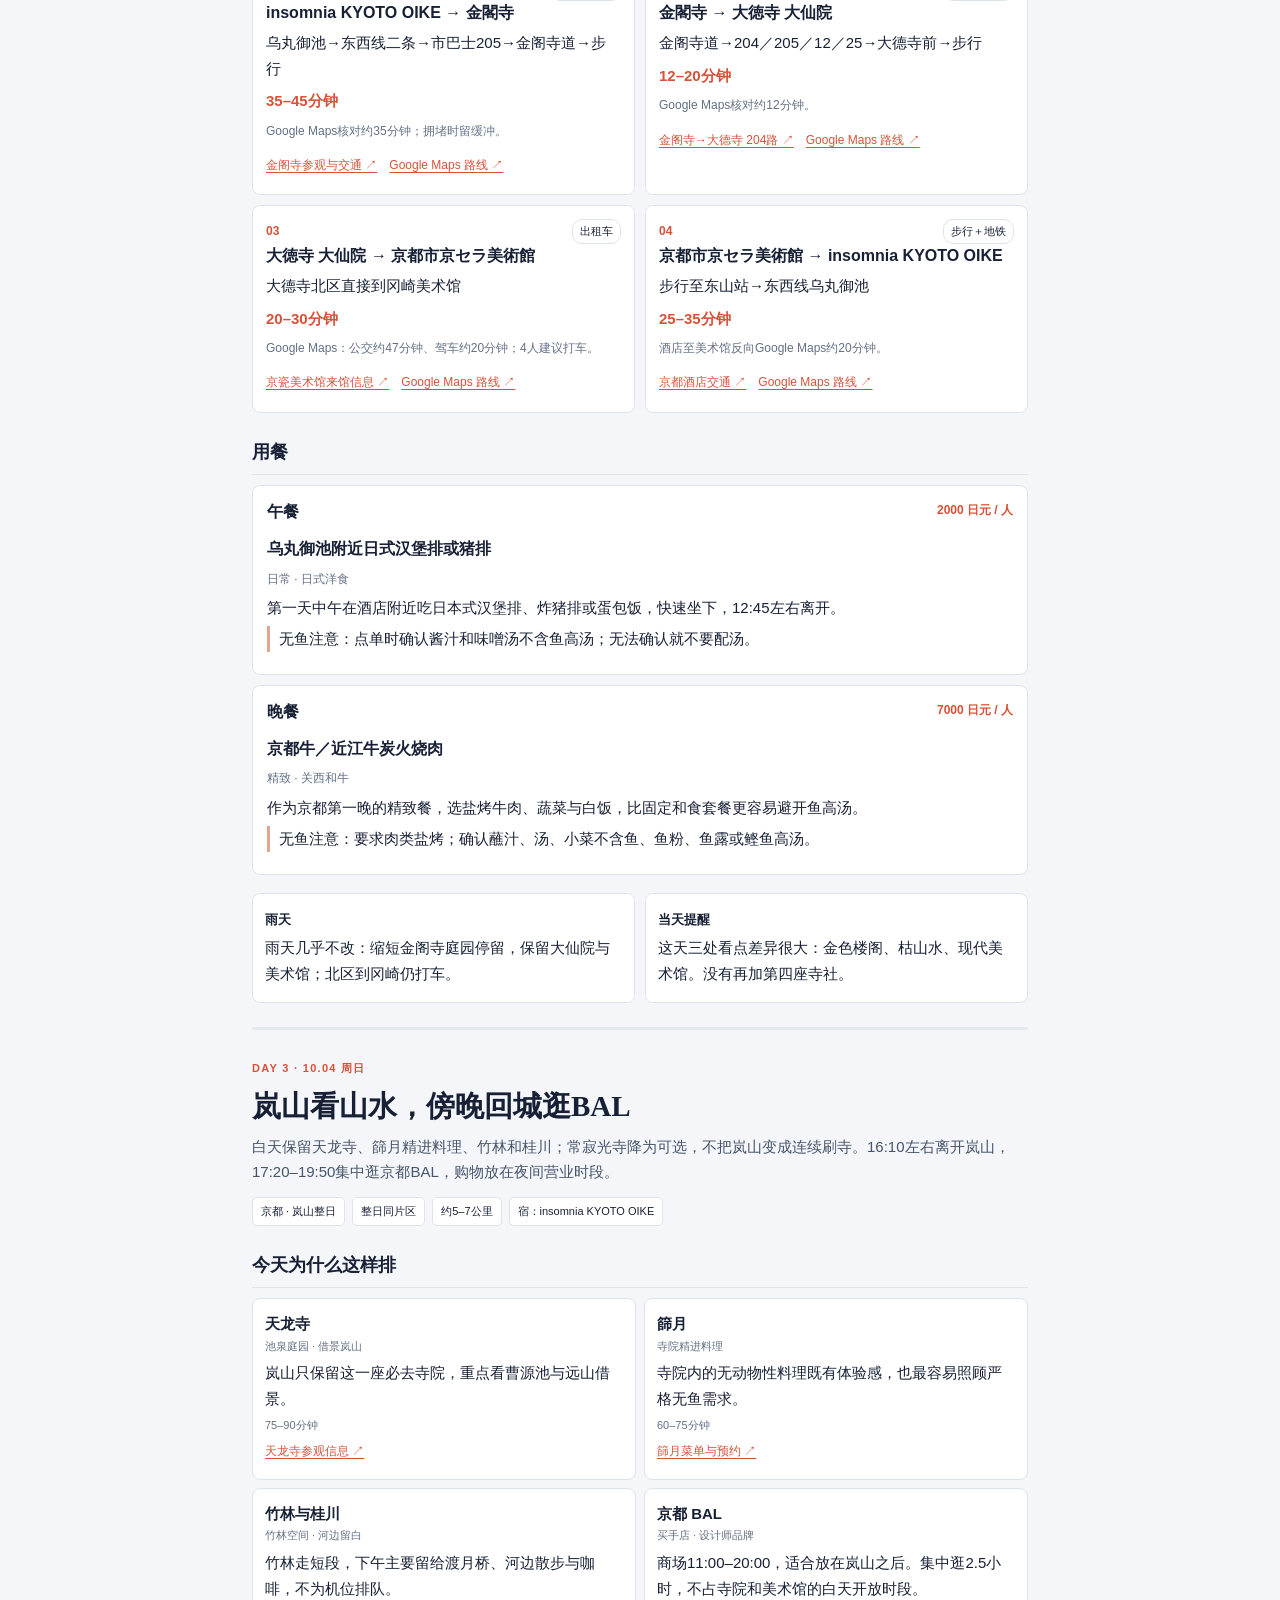
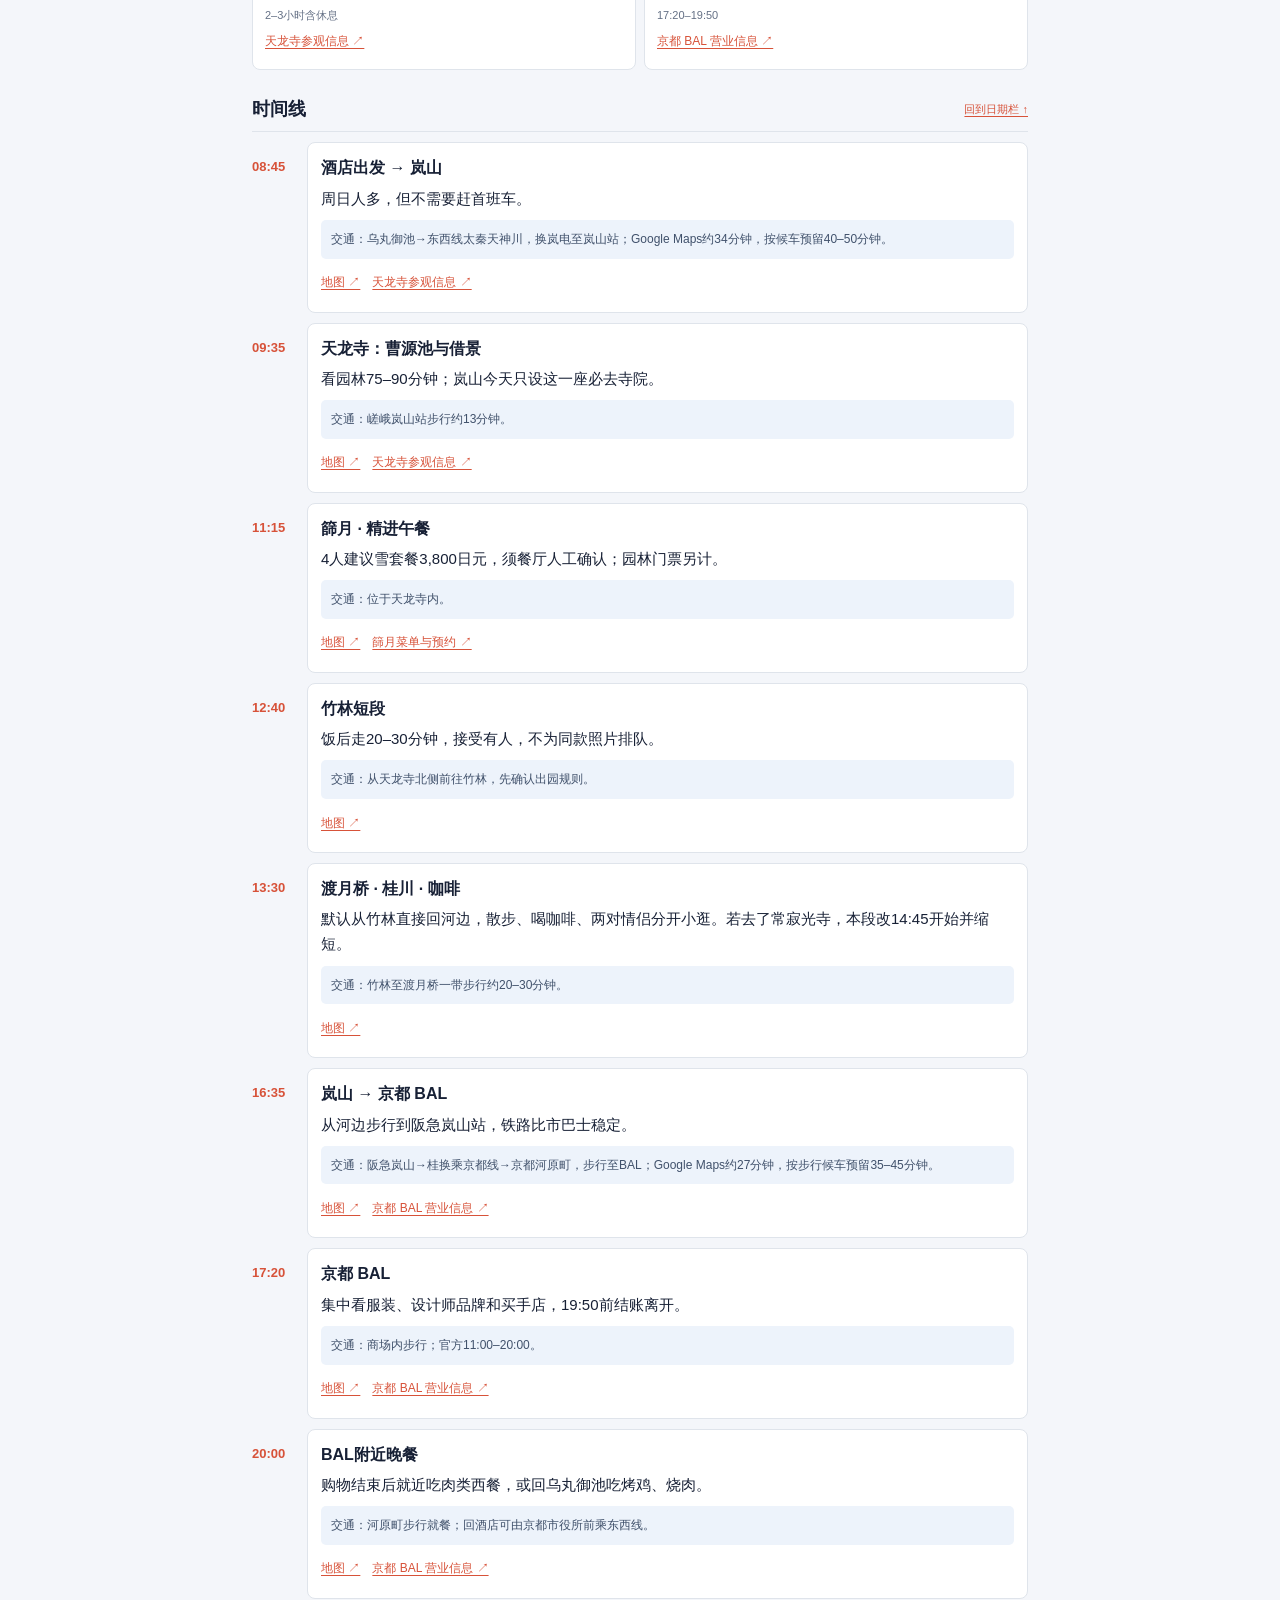
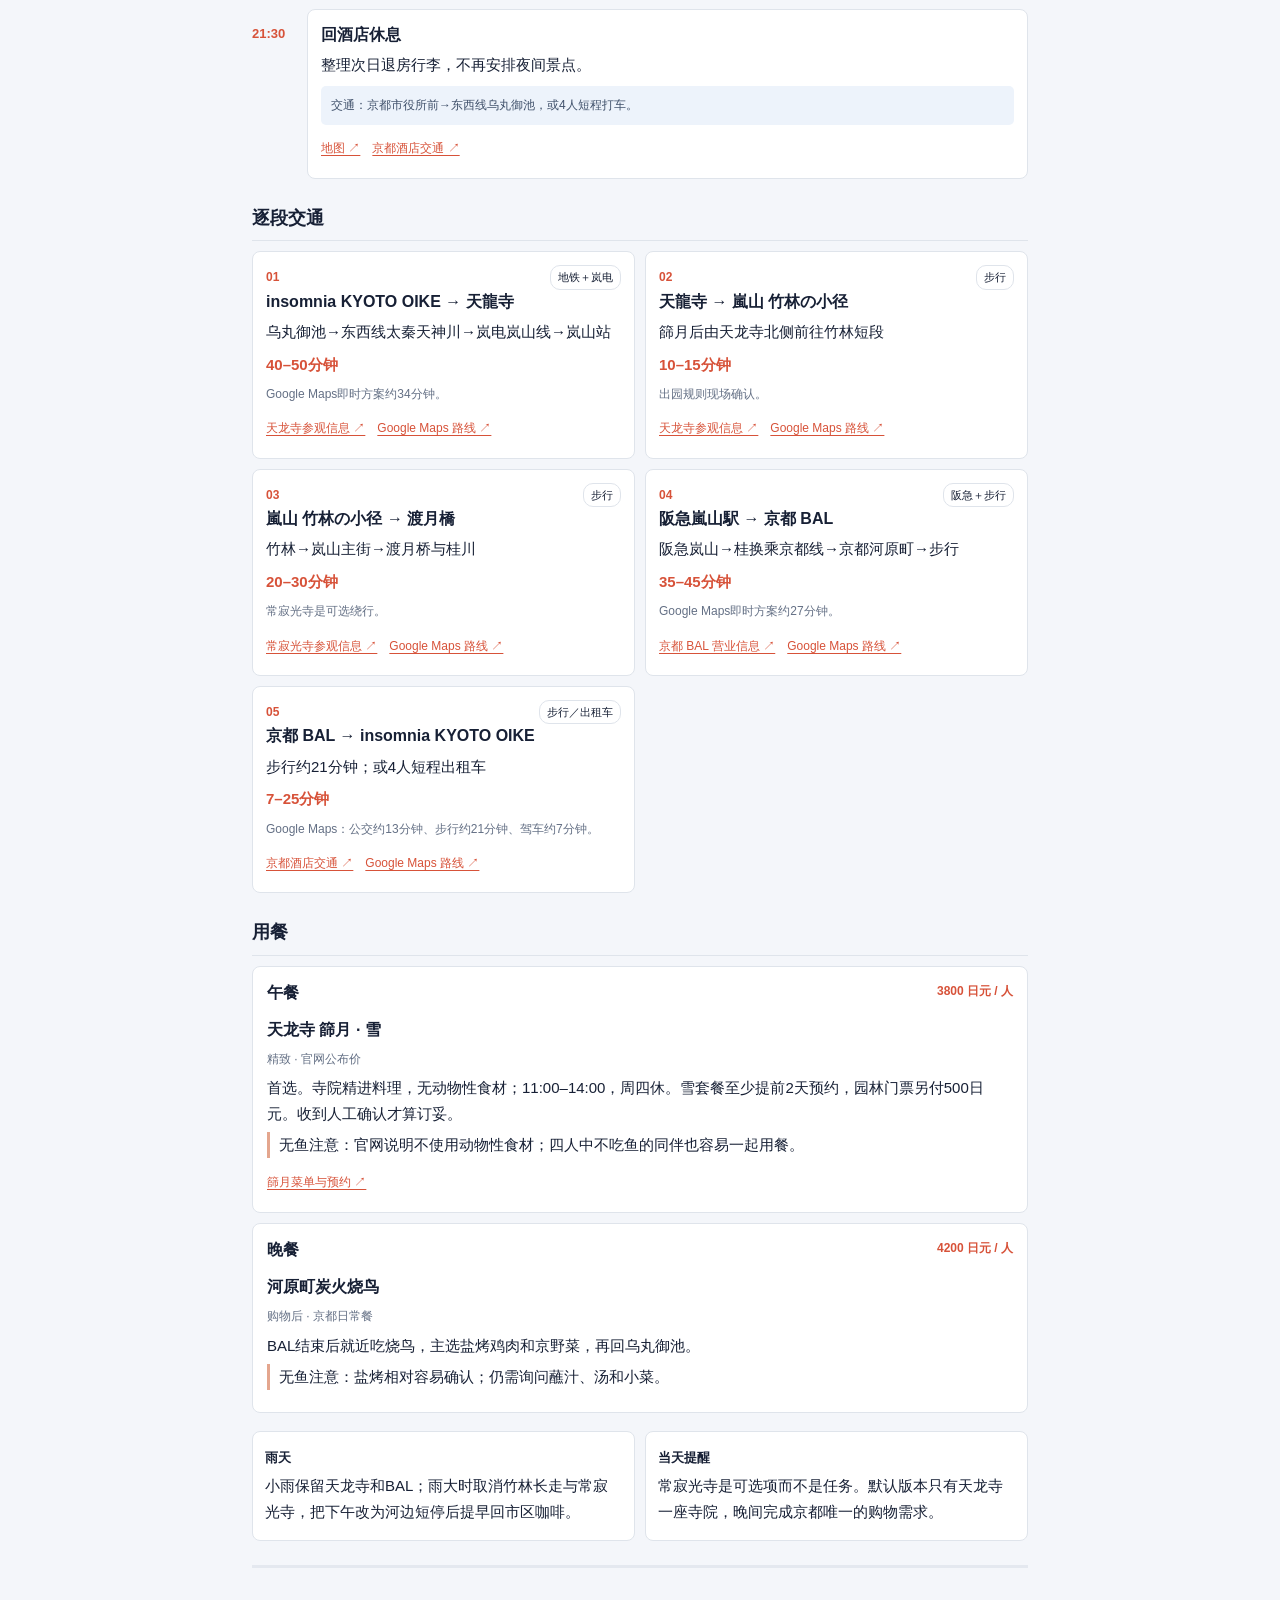
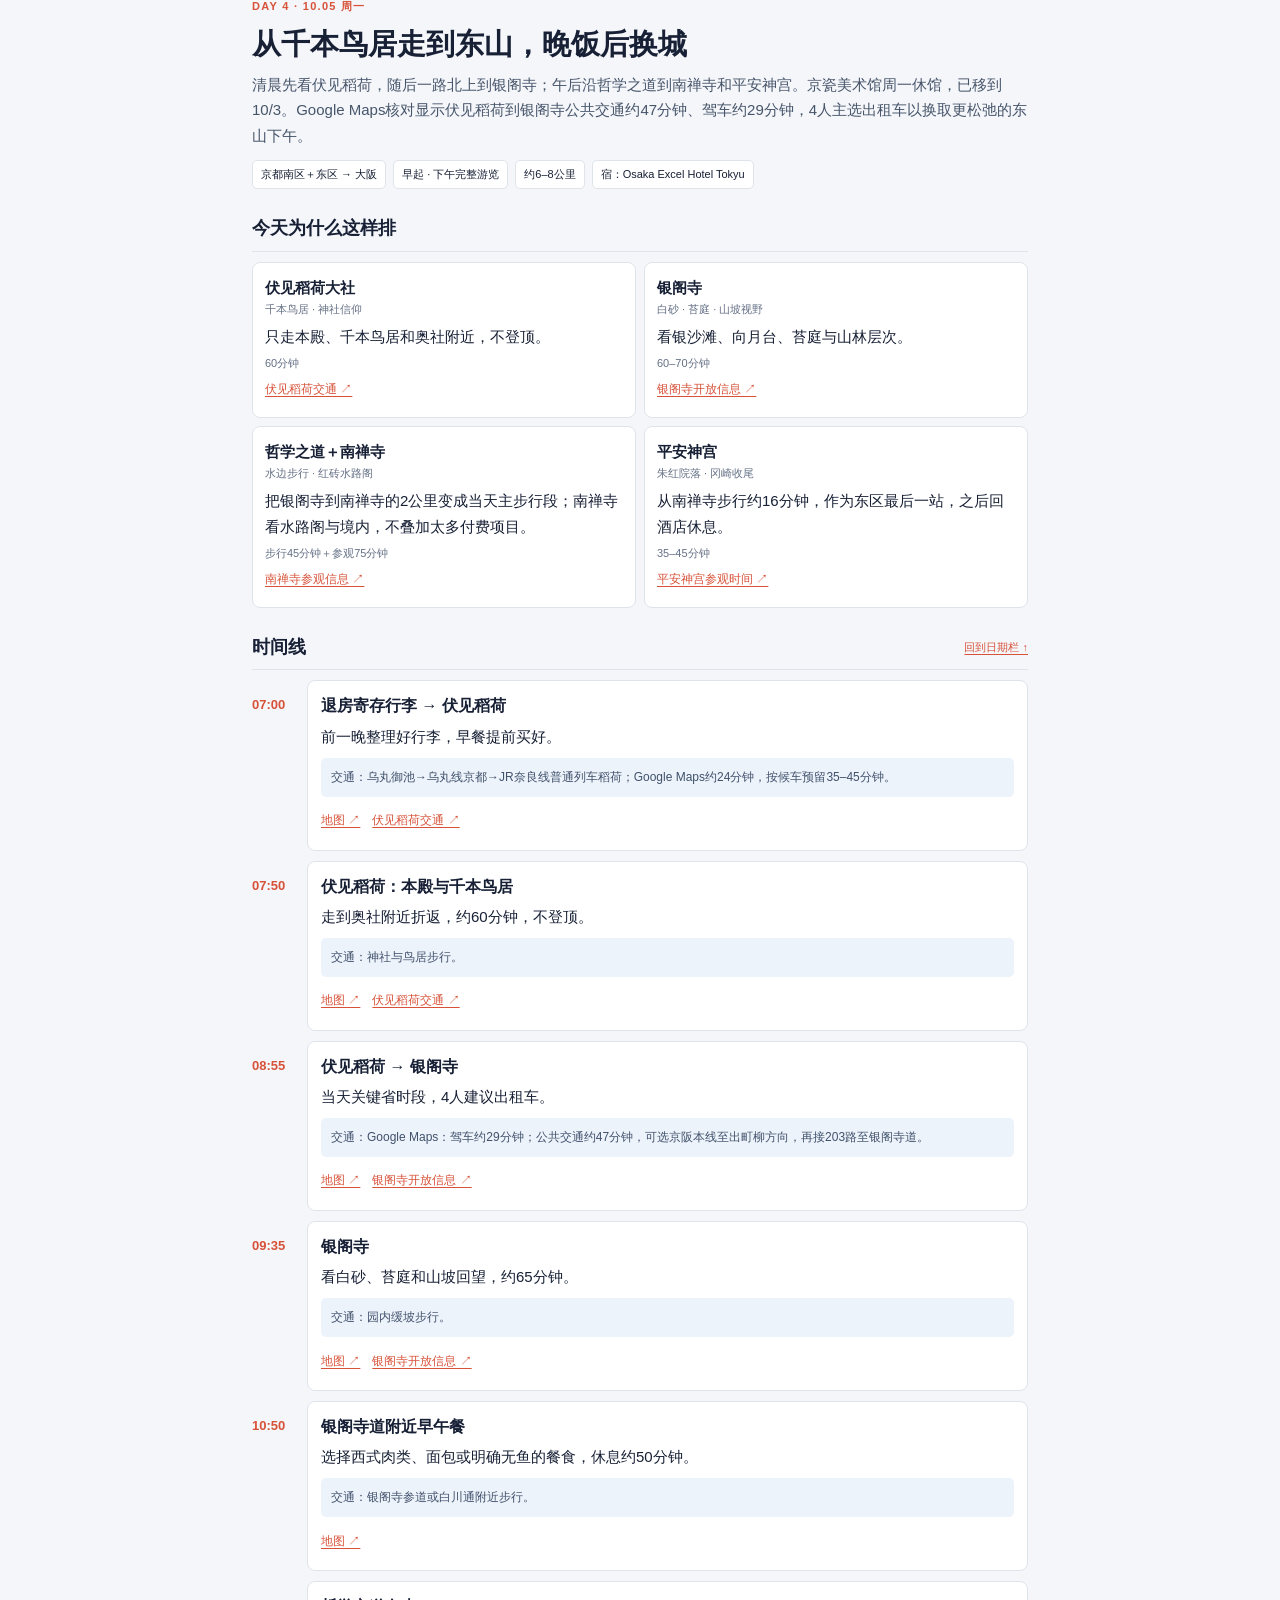
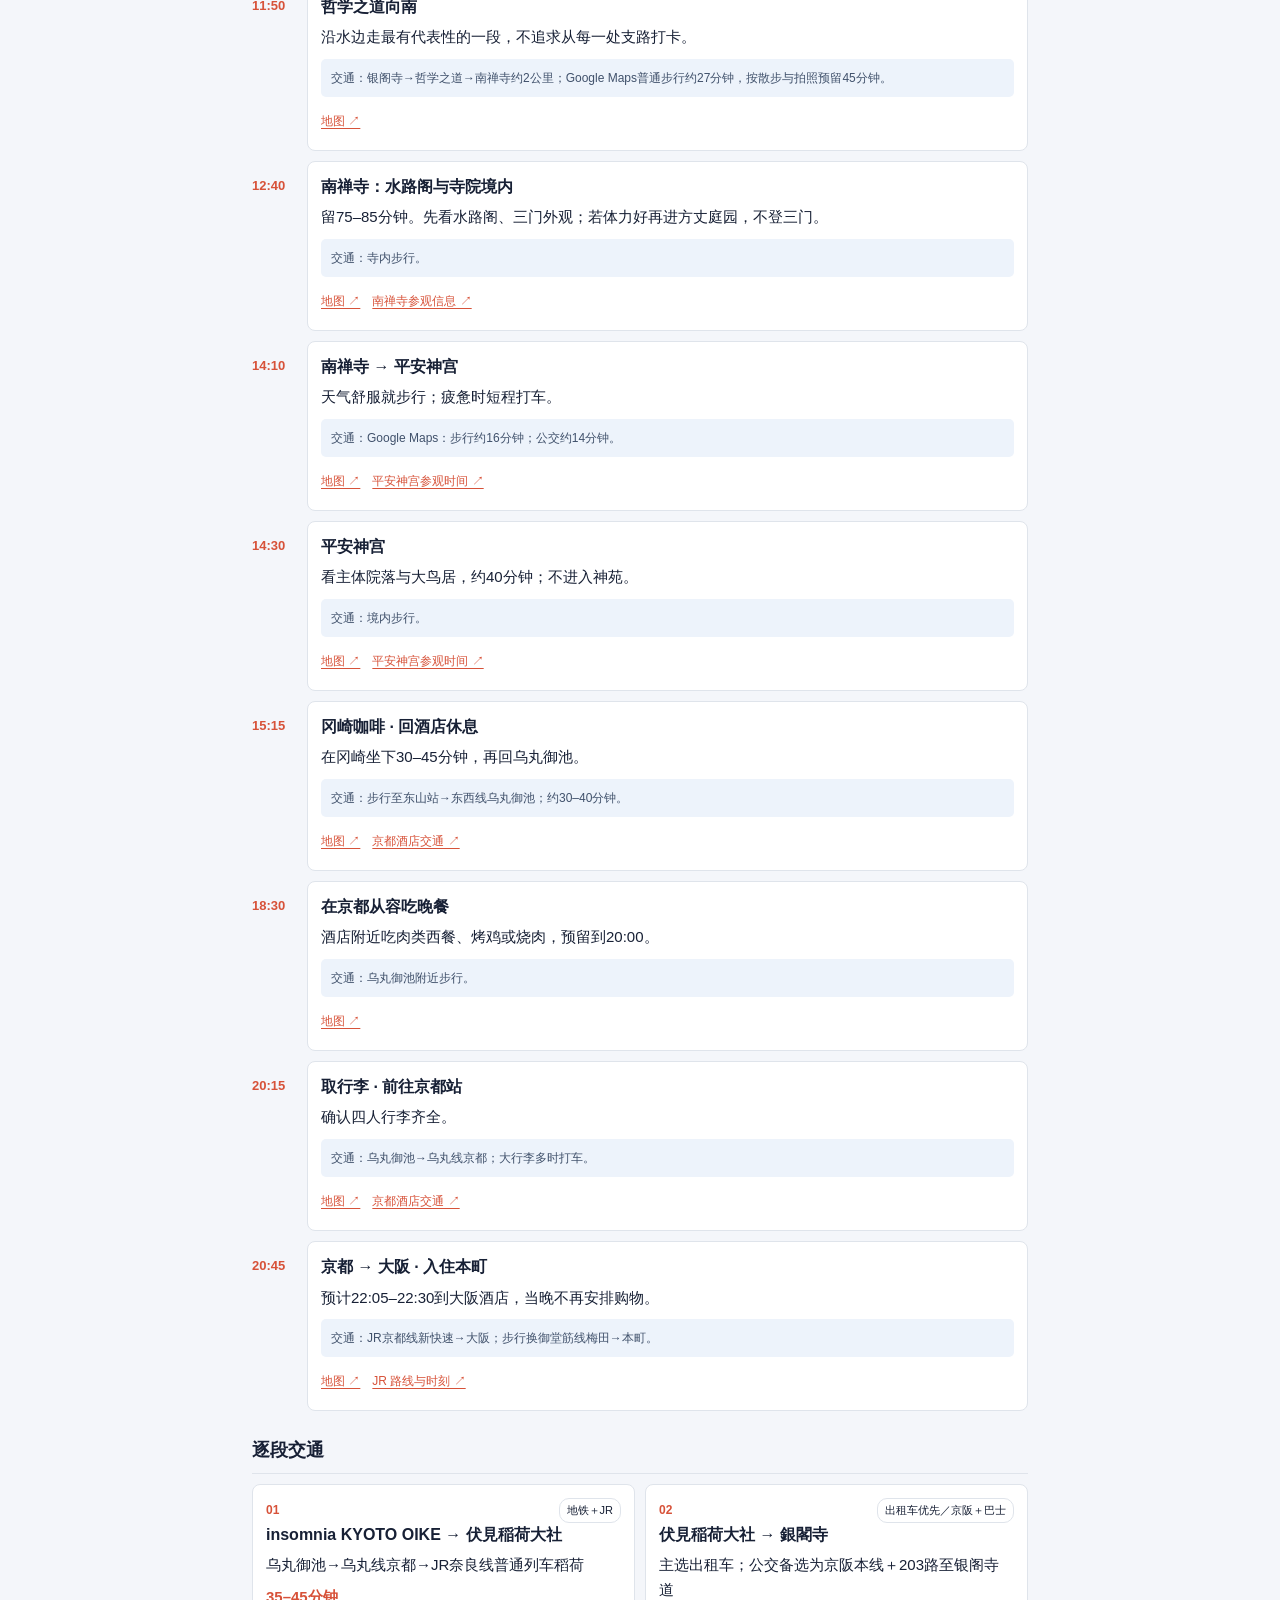
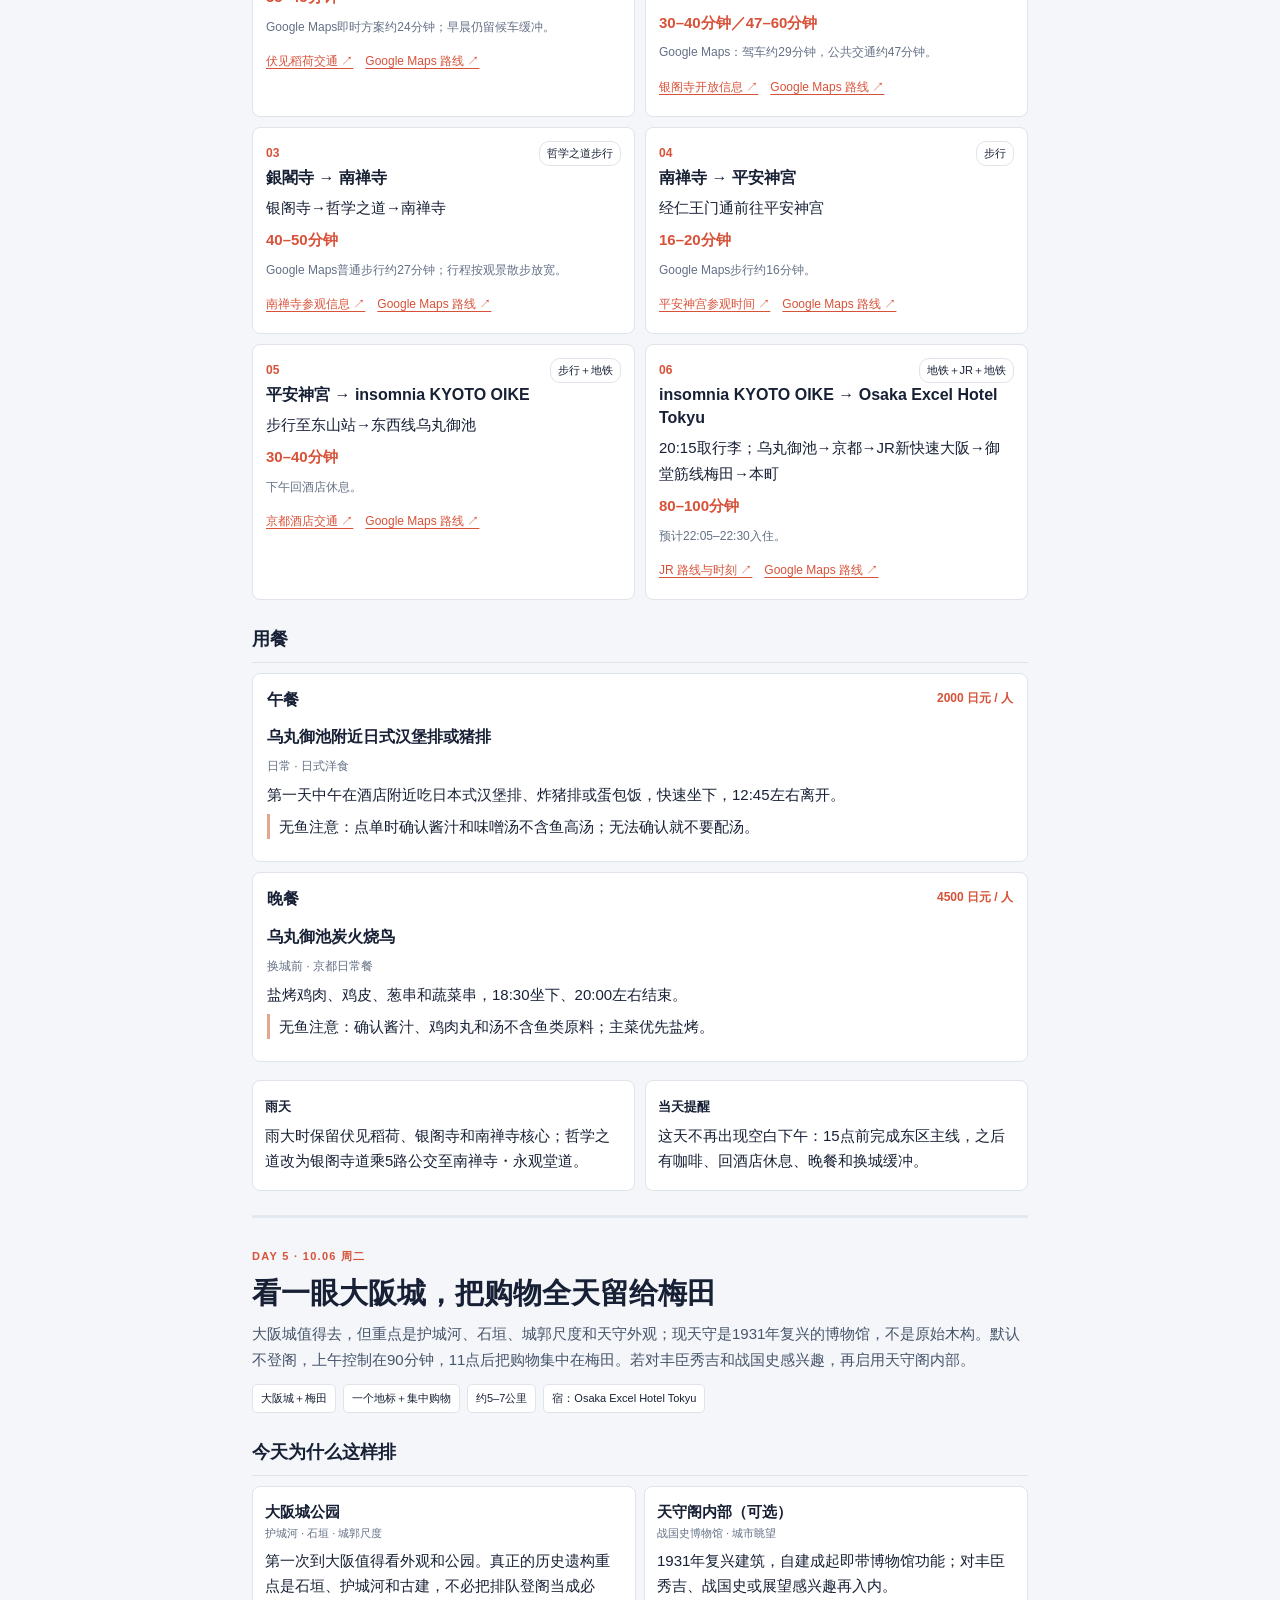
==== commit e9dd0d99: "内置关西地图底图 Co-Authored-By: Aime <aime@bytedance.com> Change-Id: If5ecc9010a7ecc7e6c779a2696c1151dd1a7f" ====
--- a/output/index.html
+++ b/output/index.html
@@ -1,4 +1,4 @@
-<!doctype html><html lang="zh-CN"><head><meta charset="utf-8"><meta name="viewport" content="width=device-width,initial-scale=1,viewport-fit=cover"><meta name="format-detection" content="telephone=no"><title>关西八日 · 双团队行程地图与手机兼容版</title><link rel="preconnect" href="https://a.tile.openstreetmap.fr"><link rel="stylesheet" href="./leaflet.css"><link rel="stylesheet" href="./map.css"><style>
+<!doctype html><html lang="zh-CN"><head><meta charset="utf-8"><meta name="viewport" content="width=device-width,initial-scale=1,viewport-fit=cover"><meta name="format-detection" content="telephone=no"><title>关西八日 · 双团队行程地图与手机兼容版</title><link rel="stylesheet" href="./leaflet.css"><link rel="stylesheet" href="./map.css"><style>
 :root{--ink:#172035;--muted:#647085;--accent:#d75239;--line:#dfe4eb;--bg:#f4f6fa;--blue:#edf3fb;--paper:#fff}*{box-sizing:border-box}html{scroll-behavior:smooth}body{margin:0;background:var(--bg);color:var(--ink);font:15px/1.7 -apple-system,BlinkMacSystemFont,"PingFang SC","Microsoft YaHei",Arial,sans-serif}a{color:var(--accent);text-decoration-thickness:1px;text-underline-offset:3px}.app-head{padding:18px 16px 12px;background:#fff;border-bottom:1px solid var(--line)}.brand{font:700 24px/1.25 Georgia,"Songti SC",serif;letter-spacing:1px}.brand small{display:block;font:12px/1.5 -apple-system,BlinkMacSystemFont,"PingFang SC",sans-serif;color:var(--muted);letter-spacing:0;margin-top:5px}.notice{margin-top:11px;padding:9px 10px;background:#f7f8fa;border-radius:7px;color:var(--muted);font-size:12px}.nav-wrap{position:sticky;top:0;z-index:50;background:rgba(244,246,250,.96);-webkit-backdrop-filter:blur(12px);backdrop-filter:blur(12px);border-bottom:1px solid var(--line);padding:8px 10px}.nav{display:flex;gap:7px;overflow-x:auto;-webkit-overflow-scrolling:touch;padding-bottom:2px}.day-link{flex:0 0 auto;min-width:85px;padding:8px 10px;border:1px solid var(--line);background:#fff;border-radius:8px;text-decoration:none;color:var(--ink)}.day-link b{display:block;font-size:14px}.day-link small{display:block;color:var(--muted);font-size:10px;white-space:nowrap}.day-link.active{background:var(--ink);border-color:var(--ink);color:#fff}.day-link.active small{color:#cfd5e0}.all-button{flex:0 0 auto;border:1px solid var(--line);background:#fff;border-radius:8px;padding:8px 12px;color:var(--ink);font:inherit}.all-button.active{background:var(--ink);color:#fff}.content{max-width:820px;margin:auto;padding:0 12px 35px}.day-panel{padding:24px 0;border-bottom:3px solid #e4e8ef;scroll-margin-top:78px}.day-head{display:block;margin-bottom:18px}.eyebrow{font-size:11px;letter-spacing:1.3px;color:var(--accent);font-weight:700}.day-head h2{font:700 25px/1.35 Georgia,"Songti SC",serif;margin:7px 0 8px}.day-head p{margin:0;color:#47556a}.meta{display:flex;gap:7px;flex-wrap:wrap;margin-top:12px}.meta span{padding:4px 8px;background:#fff;border:1px solid var(--line);border-radius:5px;font-size:11px}.section-title{display:flex;align-items:center;justify-content:space-between;margin:24px 0 10px;padding-bottom:7px;border-bottom:1px solid var(--line)}.section-title span{font-weight:750;font-size:18px}.section-title a,.section-title small{font-size:11px}.stop{display:grid;grid-template-columns:47px minmax(0,1fr);gap:8px;margin:10px 0}.stop time{color:var(--accent);font-weight:750;font-size:13px;padding-top:14px}.card,.transport,.meal,.feature,.routebox,.tips>div{background:#fff;border:1px solid var(--line);border-radius:8px}.card{padding:13px}.card h3,.transport h3,.meal h3{font-size:16px;line-height:1.45;margin:0 0 6px}.card p,.transport p,.meal p{margin:6px 0}.travel{background:var(--blue);padding:9px 10px;border-radius:5px;color:#40516b;font-size:12px;margin-top:9px}.actions{display:flex;gap:12px;flex-wrap:wrap;margin-top:8px}.link{font-size:12px;min-height:32px;display:inline-flex;align-items:center}.transport-grid{display:grid;gap:10px}.transport{padding:13px}.transport-head{display:flex;justify-content:space-between;align-items:center}.transport-head b{color:var(--accent);font-size:12px}.transport-head span{font-size:11px;border:1px solid var(--line);padding:2px 7px;border-radius:10px}.transport>strong{display:block;color:var(--accent);margin:7px 0}.muted{color:var(--muted);font-size:12px}.meal{padding:14px;margin:10px 0}.meal-top{display:flex;justify-content:space-between;gap:12px}.meal-top strong{color:var(--accent);white-space:nowrap;font-size:12px}.meal h4{font-size:16px;margin:6px 0}.tag{color:var(--muted);font-size:12px}.fish{border-left:3px solid #e4a68e;padding-left:9px}.features{display:grid;gap:8px}.feature{padding:12px}.feature b{display:block}.feature span,.feature small{display:block;color:var(--muted);font-size:11px}.feature p{margin:5px 0}.routebox{padding:12px;margin:13px 0}.routebox svg{display:block;width:100%;height:155px;margin:4px 0}.routebox svg polyline{fill:none;stroke:#d75239;stroke-width:2.2;stroke-dasharray:4 3}.routebox svg circle{fill:#172035}.routebox svg text{fill:#fff;font-size:4px;font-weight:bold}.river{fill:none;stroke:#cfe0f0;stroke-width:6;opacity:.9}.legend{display:flex;flex-wrap:wrap;gap:6px 10px}.legend span{font-size:10px}.legend b{display:inline-flex;width:17px;height:17px;align-items:center;justify-content:center;border-radius:50%;background:#172035;color:#fff;margin-right:4px}.tips{display:grid;gap:10px;margin-top:18px}.tips>div{padding:12px}.tips b{font-size:13px}.tips p{margin:4px 0}.footer{max-width:820px;margin:auto;padding:20px 12px 40px;color:var(--muted);font-size:11px}.sources{display:none}.js-on .day-panel{display:none}.js-on .day-panel.active{display:block}.js-on.show-all .day-panel{display:block}@media(min-width:700px){.content{padding-left:22px;padding-right:22px}.day-head h2{font-size:29px}.features{grid-template-columns:1fr 1fr}.transport-grid{grid-template-columns:1fr 1fr}.tips{grid-template-columns:1fr 1fr}.routebox svg{height:190px}}
 </style></head><body id="top"><header class="app-head"><div class="brand">関西八日<small>2026.10.02 — 10.09 · 双团队分流 · 手机兼容只读版</small></div><div class="notice">10.08 分为 tyw 返程与 CwC 奈良·宇治两条路线；10.09 CwC 从 DEL style 大阪心斋桥返沪。若 JavaScript 被禁用，本页仍会显示完整 8 天。</div></header><div class="nav-wrap"><nav class="nav" aria-label="选择日期"><a class="day-link" href="#map-overview"><b>地图总览</b><small>路线 · 距离</small></a><button type="button" id="show-all" class="all-button">全部8天</button><a class="day-link" href="#day-0" data-day-button="0"><b>10.02</b><small>周五 · 抵达 · 京都</small></a><a class="day-link" href="#day-1" data-day-button="1"><b>10.03</b><small>周六 · 京都 · 北区＋冈崎</small></a><a class="day-link" href="#day-2" data-day-button="2"><b>10.04</b><small>周日 · 京都 · 岚山整日</small></a><a class="day-link" href="#day-3" data-day-button="3"><b>10.05</b><small>周一 · 京都南区＋东区 → 大阪</small></a><a class="day-link" href="#day-4" data-day-button="4"><b>10.06</b><small>周二 · 大阪城＋梅田</small></a><a class="day-link" href="#day-5" data-day-button="5"><b>10.07</b><small>周三 · 神户 · 一日往返</small></a><a class="day-link" href="#day-6" data-day-button="6"><b>10.08</b><small>周四 · tyw返程 / CwC奈良宇治</small></a><a class="day-link" href="#day-7" data-day-button="7"><b>10.09</b><small>周五 · CwC返程</small></a></nav></div><main class="content"><section class="map-overview" id="map-overview"><div class="map-hero"><span class="map-kicker">ROUTE ATLAS · 真实点位总览</span><h1>八天路线，一张地图看清</h1><p>按日期与团队查看当天路线、地点顺序、直线空间距离与推荐交通。每个编号点位都已用日文正式名称或门牌地址核对，并提供 Google Maps 复核入口。</p><div class="map-stats"><div class="map-stat"><strong>8 天</strong><span>京都 · 大阪 · 神户 · 奈良 · 宇治</span></div><div class="map-stat"><strong>37 个</strong><span>可复核真实定位点</span></div><div class="map-stat"><strong>8 段</strong><span>需要特别注意的远途</span></div></div><div class="route-legend"><span><i style="background:#355e8d"></i>轨道交通</span><span><i style="background:#2f7d68"></i>步行</span><span><i style="background:#c7683c"></i>出租车</span><span><i style="background:#8f5e9d"></i>机场线</span></div></div><div class="map-shell"><div class="map-toolbar"><div class="map-toolbar-title"><strong>选择日期查看当天路线</strong><small>点地图标记可打开真实定位</small></div><div class="map-days" role="group" aria-label="地图日期筛选"><button class="map-day active" type="button" data-map-day="all">全程</button><button class="map-day" type="button" data-map-day="0">10.02</button><button class="map-day" type="button" data-map-day="1">10.03</button><button class="map-day" type="button" data-map-day="2">10.04</button><button class="map-day" type="button" data-map-day="3">10.05</button><button class="map-day" type="button" data-map-day="4">10.06</button><button class="map-day" type="button" data-map-day="5">10.07</button><button class="map-day" type="button" data-map-day="6">10.08 · tyw</button><button class="map-day team-cwc" type="button" data-map-day="7">10.08 · CwC</button><button class="map-day" type="button" data-map-day="8">10.09</button></div></div><div id="trip-map" aria-label="关西八日双团队行程地图"><div class="map-fallback">正在加载地图…</div></div><div class="map-route-panel"><div class="map-route-head"><div class="map-route-head-top"><div><span class="eyebrow">当日路线</span><h2 id="route-title">关西八日全程总览</h2><p id="route-subtitle">点击上方日期，查看当天每一站、分段距离和推荐交通。</p></div><div class="route-total"><strong id="route-total">—</strong><span>点位直线距离合计</span></div></div></div><div class="map-segments" id="route-segments"></div><p class="distance-note">距离为坐标点之间的球面直线距离，用来判断空间跨度，不等于铁路里程、道路里程或步行里程；实际时间与走法以当天 Google Maps / 铁路实时信息为准。</p></div></div><section class="distance-audit" aria-labelledby="distance-audit-title"><span class="eyebrow">DISTANCE CHECK</span><h2 id="distance-audit-title">距离较远的 8 段，已单独整理</h2><div class="long-haul-grid"><article class="long-haul"><div class="long-haul-top"><b><span class="badge">10.02</span>关西机场 → 京都站</b><strong>约 77.2 km</strong></div><p>推荐 JR HARUKA 直达京都，约 80–90 分钟车程，另计候车；不建议跨城出租车。</p></article><article class="long-haul"><div class="long-haul-top"><b><span class="badge">10.05</span>京都站 → 大阪本町</b><strong>约 41.4 km</strong></div><p>推荐 JR 京都线新快速到大阪，再换御堂筋线到本町；带大件行李时预留站内步行时间。</p></article><article class="long-haul"><div class="long-haul-top"><b><span class="badge">10.07</span>大阪本町 → 神户三宫</b><strong>约 27.9 km</strong></div><p>推荐御堂筋线到梅田，再搭 JR 神户线新快速；无需坐新干线，当天往返合理。</p></article><article class="long-haul"><div class="long-haul-top"><b><span class="badge">10.08 · tyw</span>南海难波 → 关西机场</b><strong>约 34.6 km</strong></div><p>推荐南海 Rapi:t，机场急行可作备选；目标 11:00 前后到 T1，不要把列车时长当作门到门时长。</p></article><article class="long-haul"><div class="long-haul-top"><b><span class="badge">10.08 · CwC</span>大阪难波 → 近铁奈良</b><strong>约 29.9 km</strong></div><p>推荐近铁奈良线快速急行，约 35–45 分钟，无需换乘；奈良站比 JR 奈良站更靠近奈良公园。</p></article><article class="long-haul"><div class="long-haul-top"><b><span class="badge">10.08 · CwC</span>JR奈良 → JR宇治</b><strong>约 23.4 km</strong></div><p>推荐 JR 奈良线「みやこ路快速」，约 30–45 分钟；下午转场前先确认当日列车时刻。</p></article><article class="long-haul"><div class="long-haul-top"><b><span class="badge">10.08 · CwC</span>宇治 → 大阪心斋桥</b><strong>约 36.2 km</strong></div><p>推荐 JR 奈良线到京都、换 JR 新快速到大阪，再换御堂筋线；门到门预留约 80–100 分钟。</p></article><article class="long-haul"><div class="long-haul-top"><b><span class="badge">10.09</span>南海难波 → 关西机场</b><strong>约 34.9 km</strong></div><p>15:55 国际航班，建议 11:15 左右离开酒店，选择能在 12:45–13:00 抵达 T1 的 Rapi:t。</p></article></div><div class="distance-secondary"><b>市内需要注意但不算跨城：</b>10.03 大仙院 → 京瓷美术馆、10.05 伏见稻荷 → 银阁寺横跨京都南北，4 人同行时出租车能明显节省换乘；10.06 大阪城 → 梅田虽然空间距离不大，但公园内步行较长。</div></section></section><section class="day-panel" id="day-0" data-day-panel="0">
       <header class="day-head"><div><span class="eyebrow">DAY 1 · 10.02 周五</span><h2>落地后，只做一件事：安心入住</h2><p>18:05抵达关西机场T1，航站楼已确认。入境、取行李预留约60–100分钟，再去铁路站。预计晚间入住京都；不把估算时间当成列车时刻。</p></div><div class="meta"><span>抵达 · 京都</span><span>移动日</span><span>约1–3公里</span><span>宿：insomnia KYOTO OIKE</span></div></header>
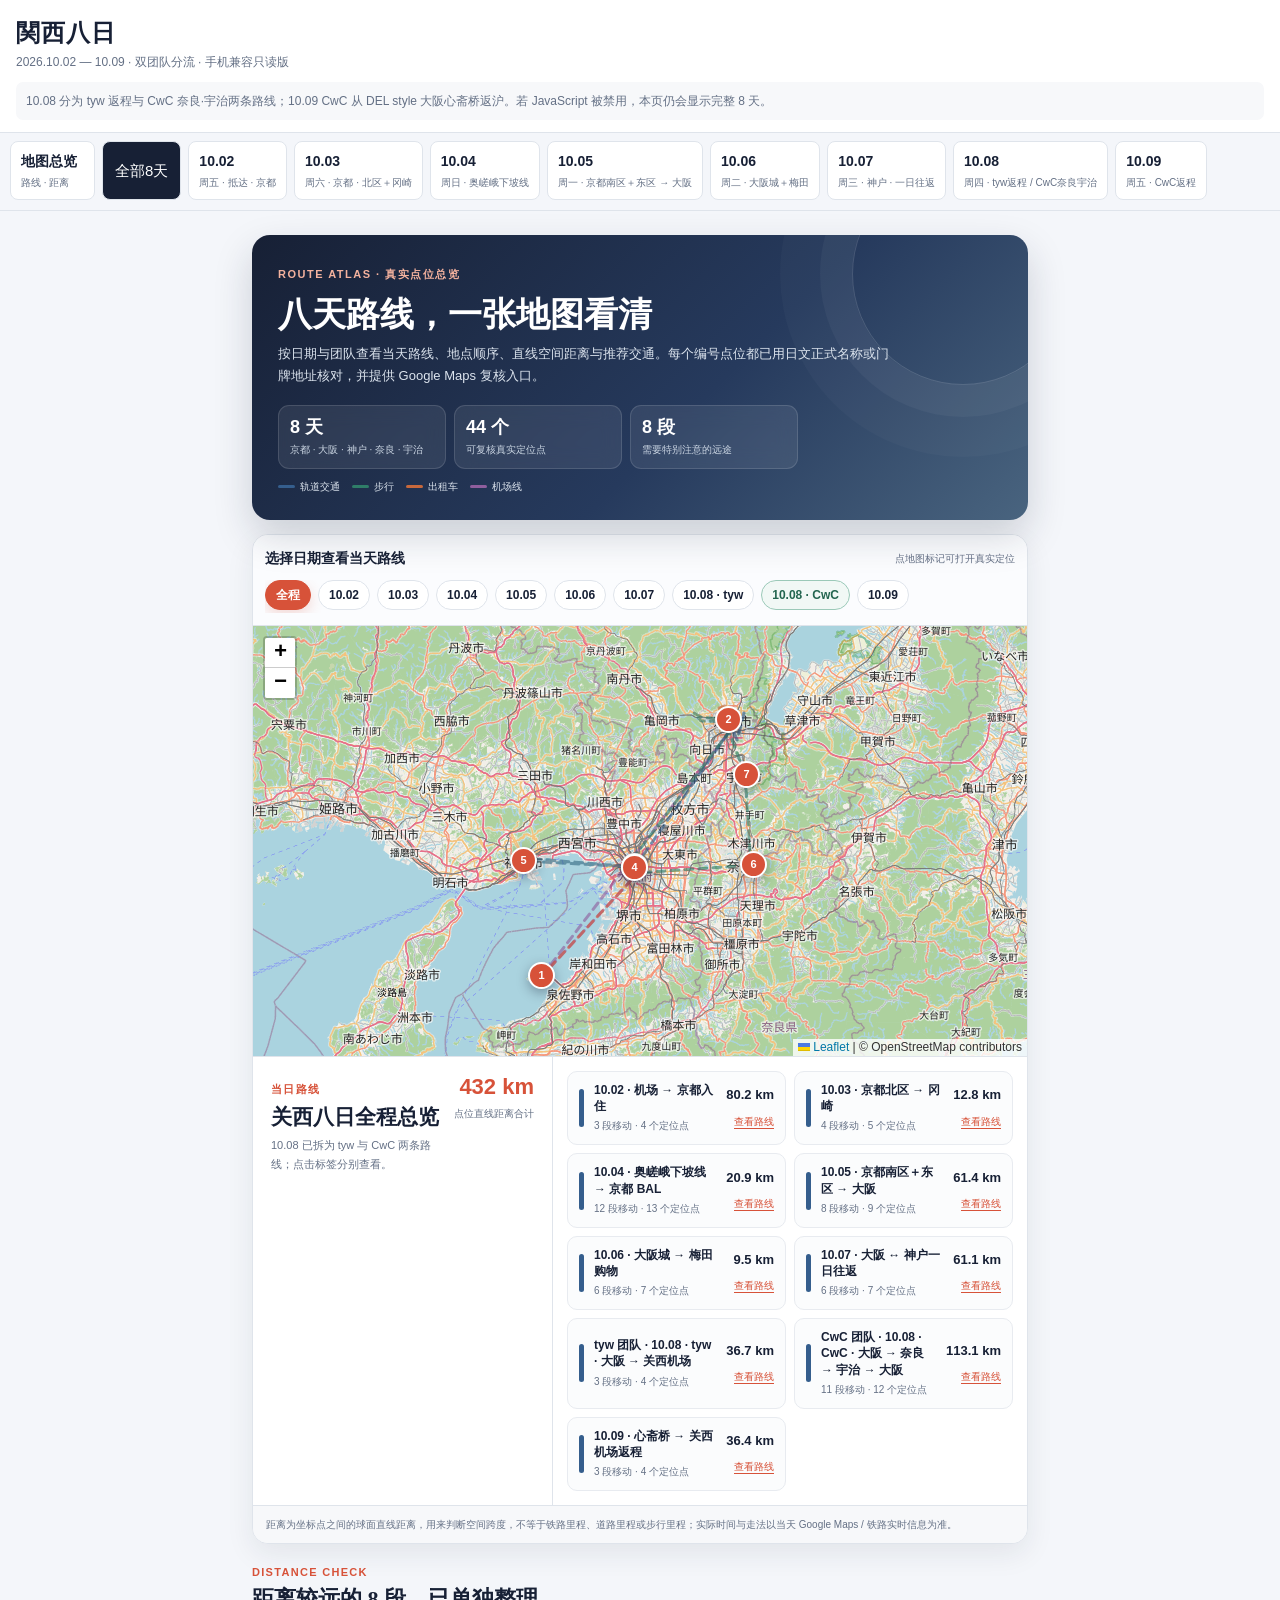
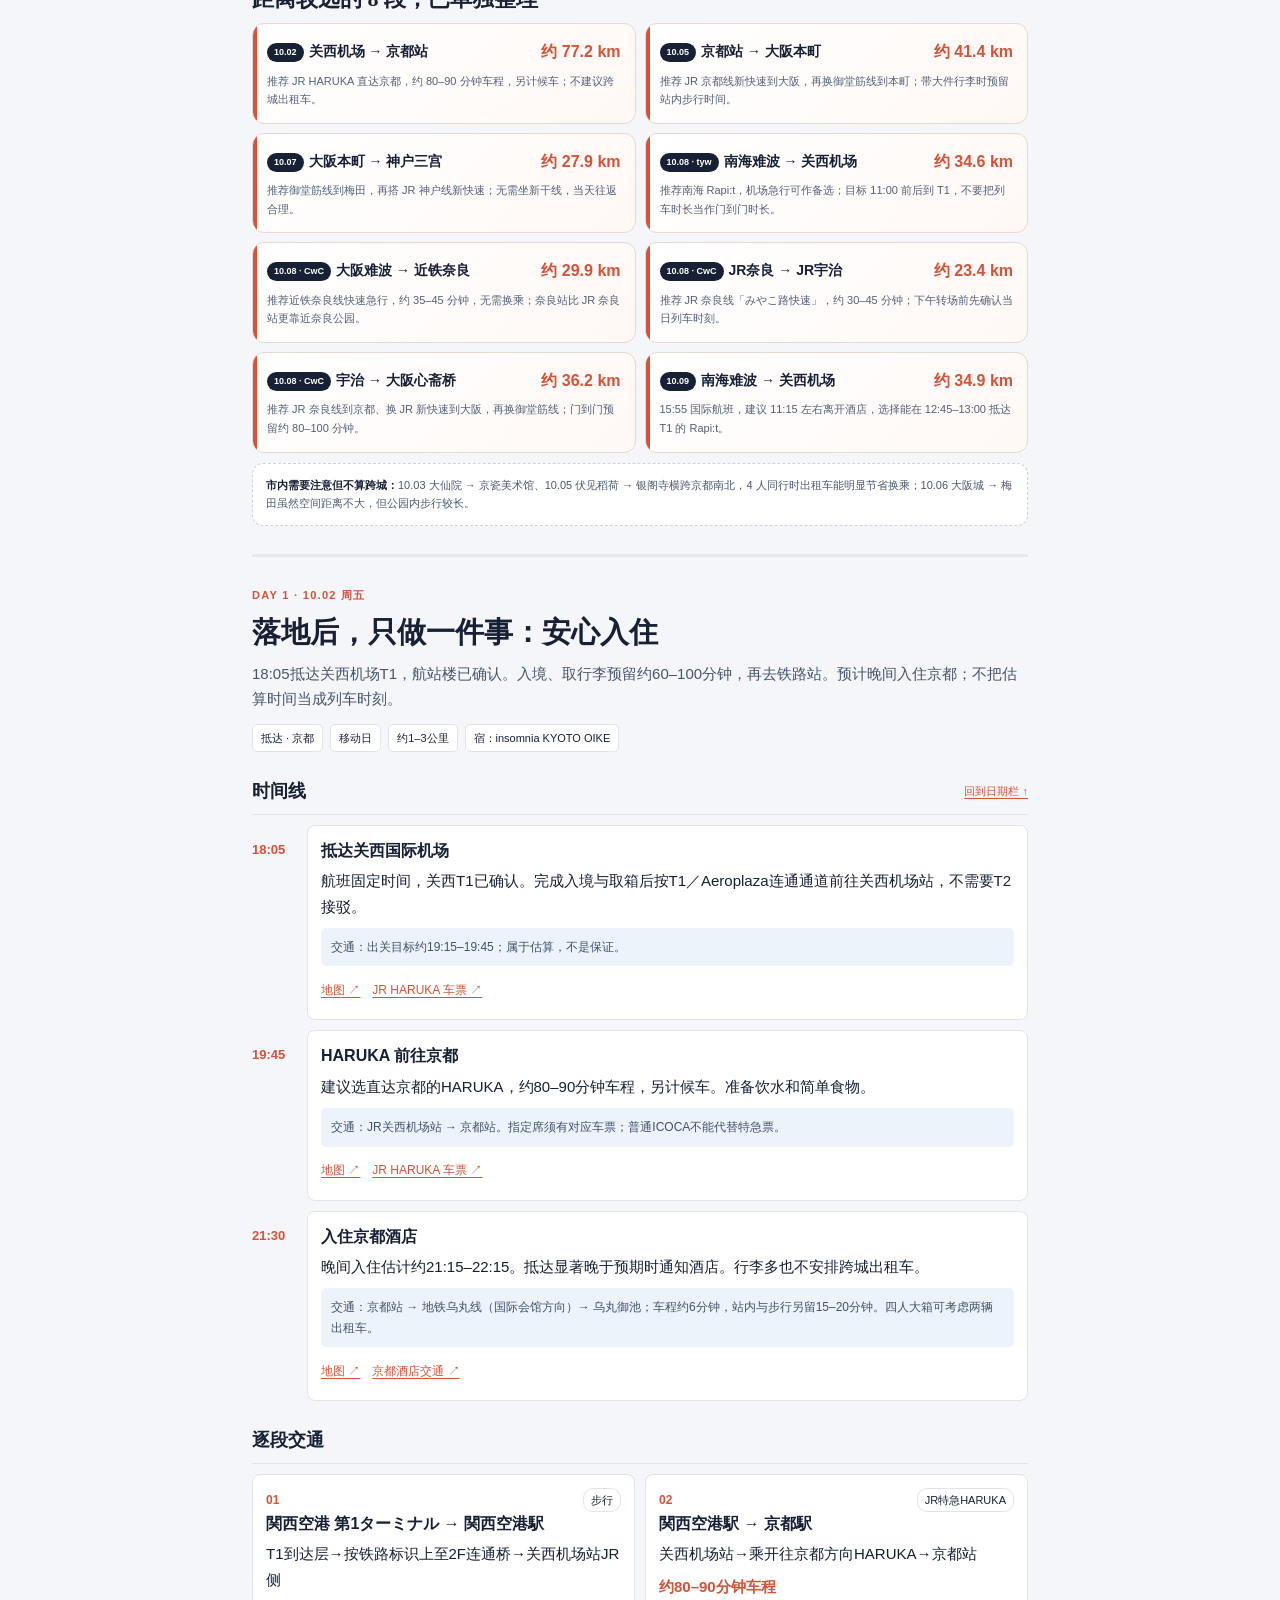
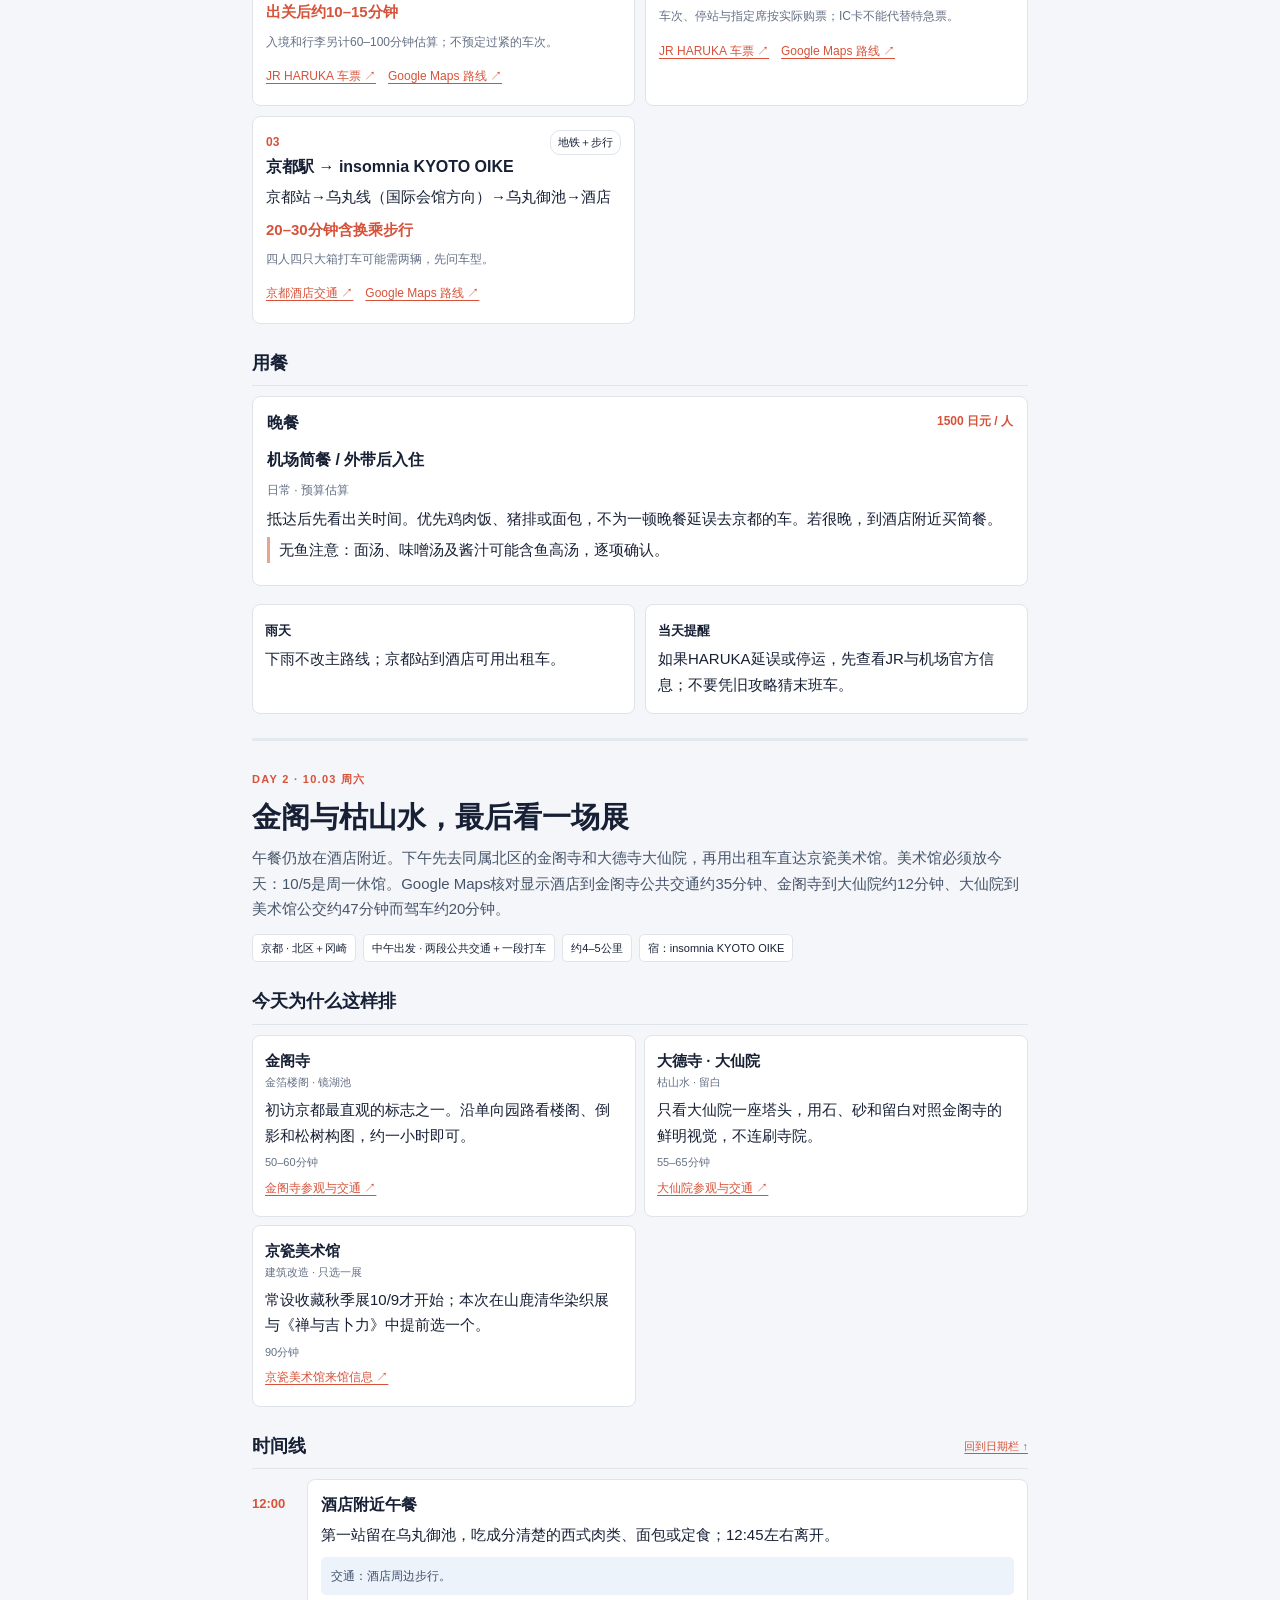
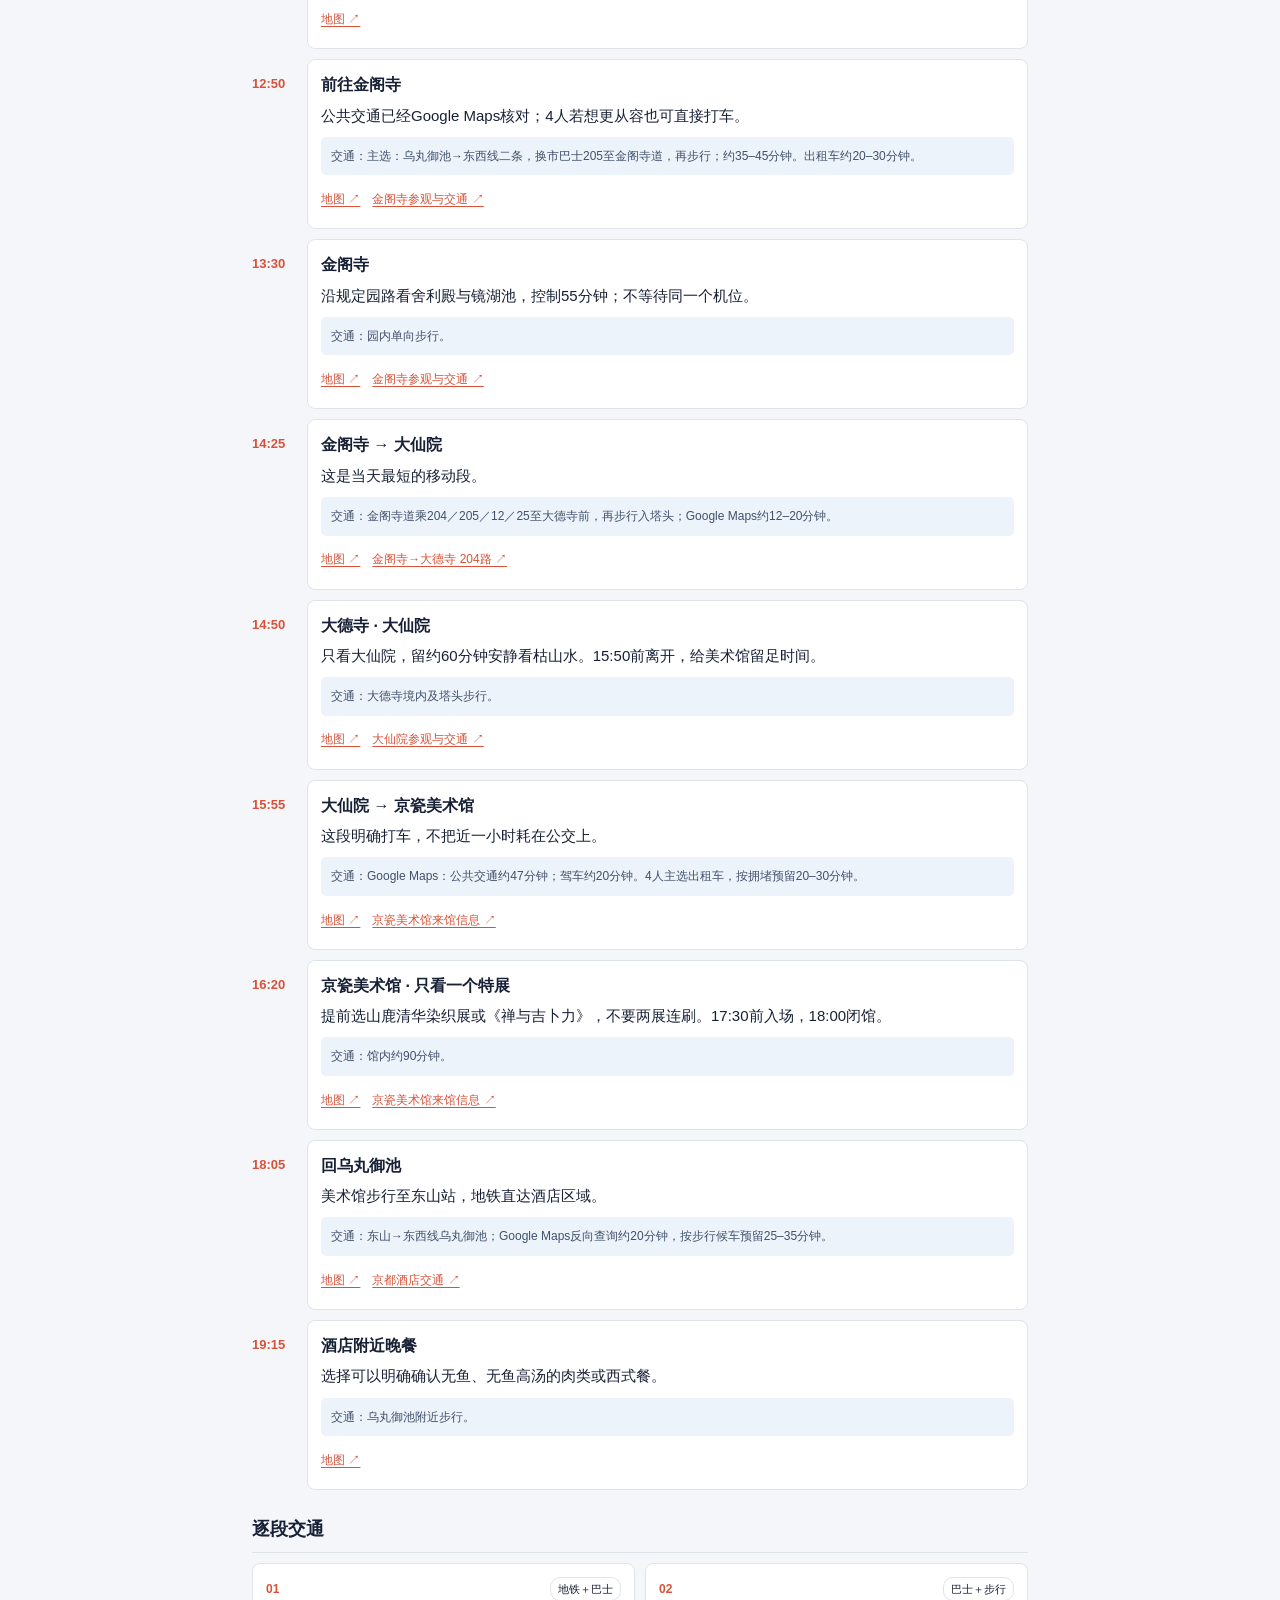
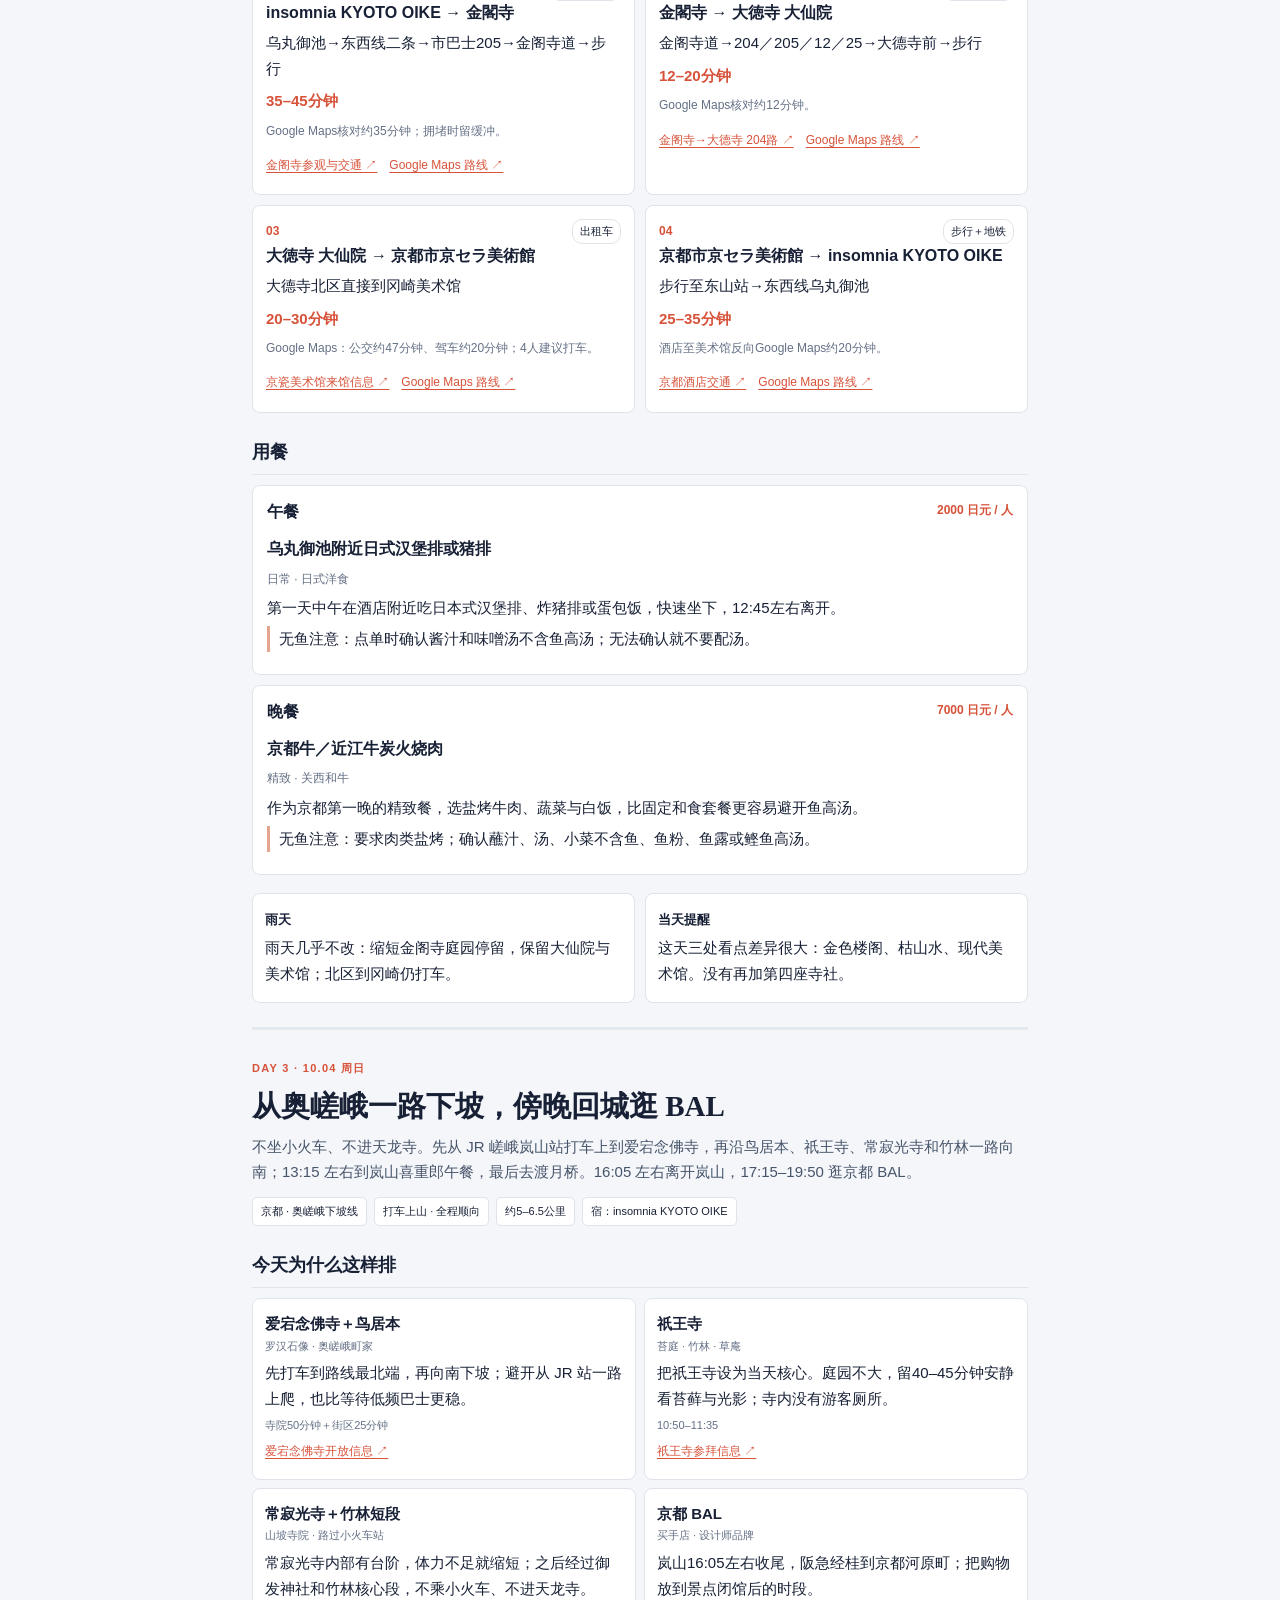
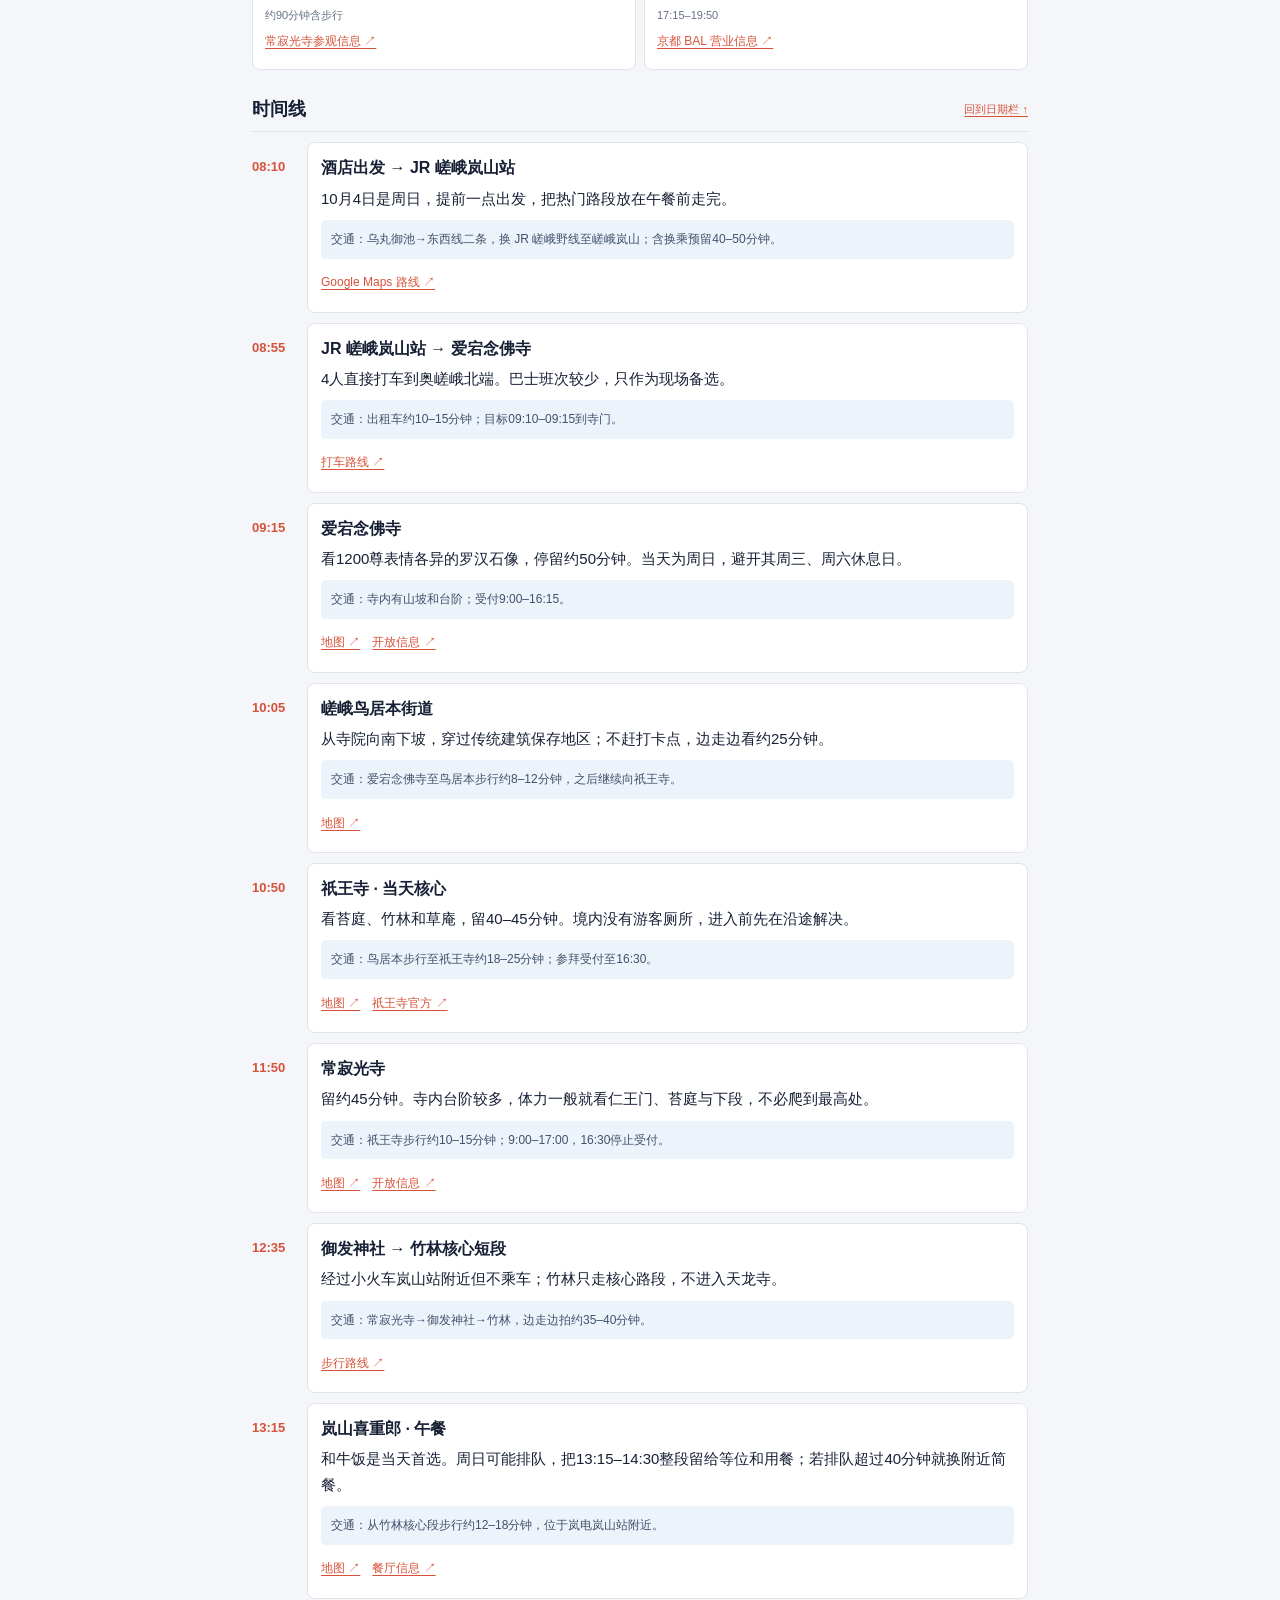
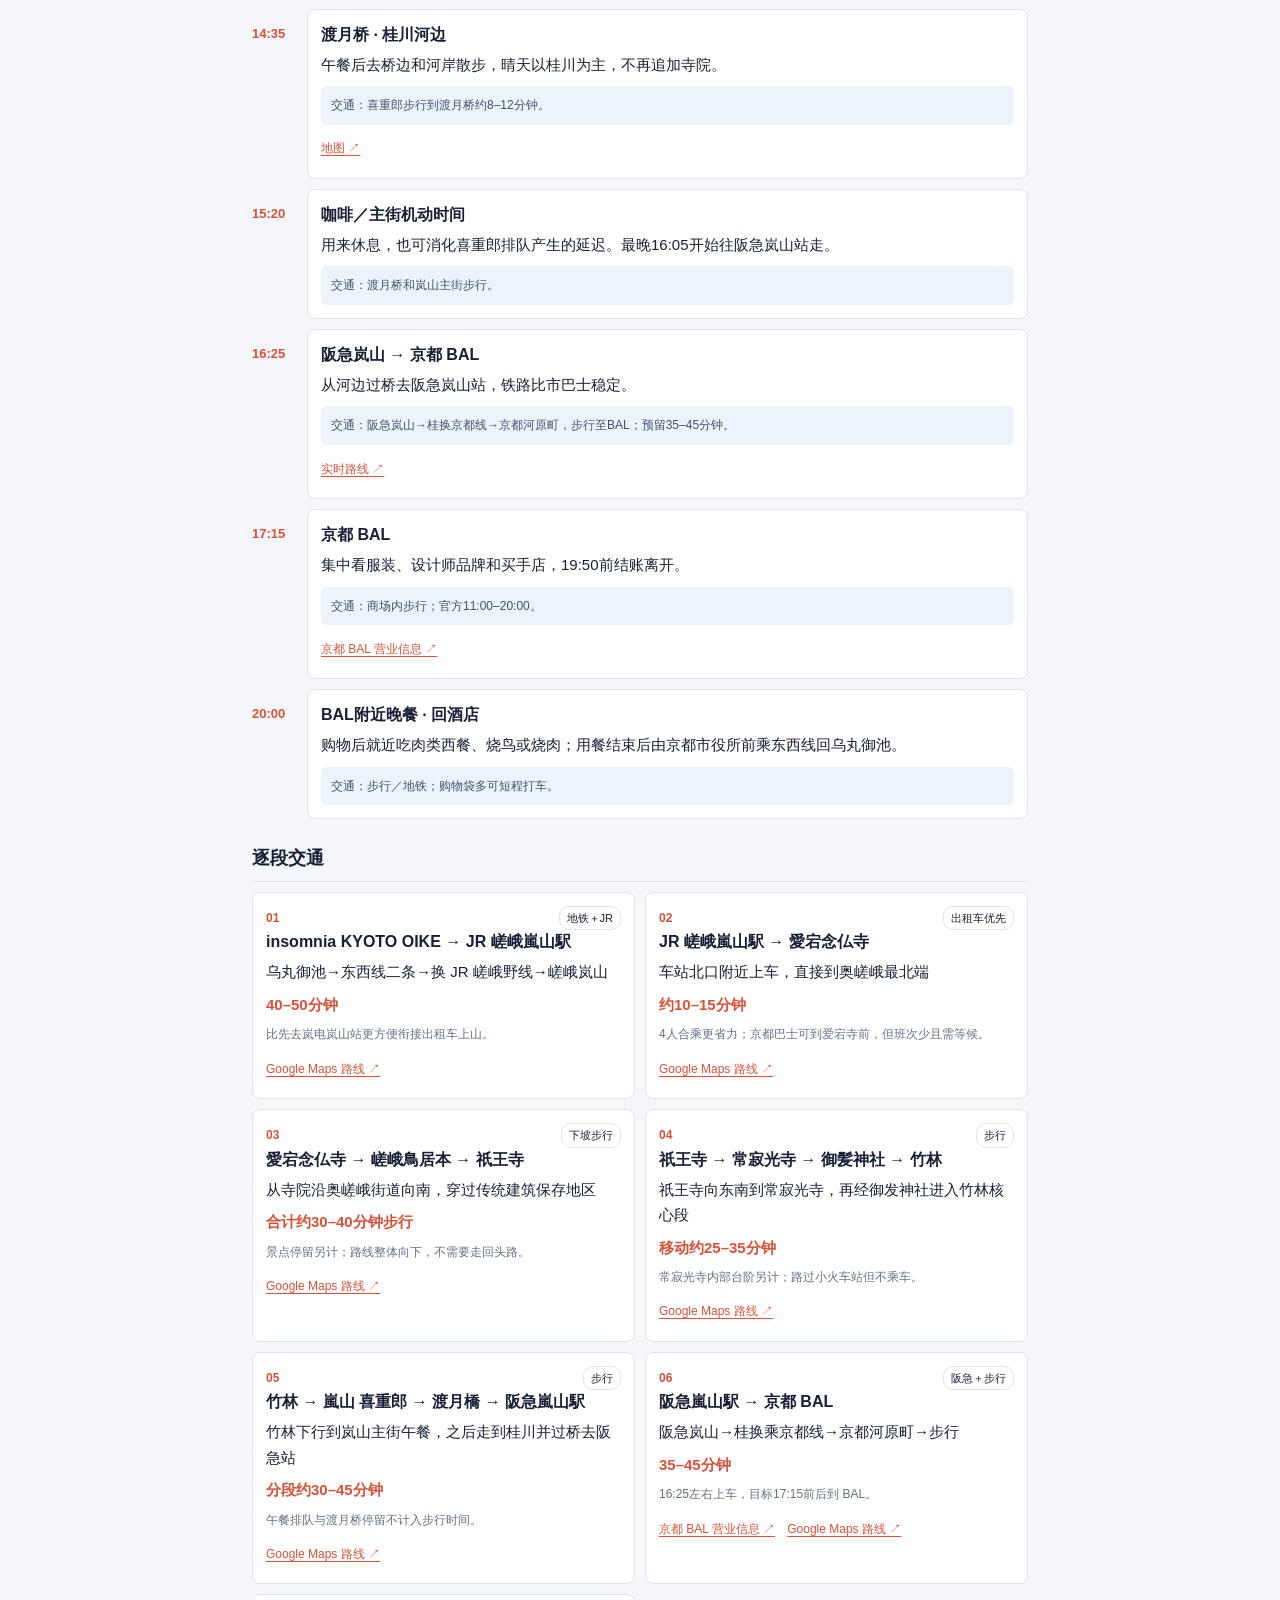
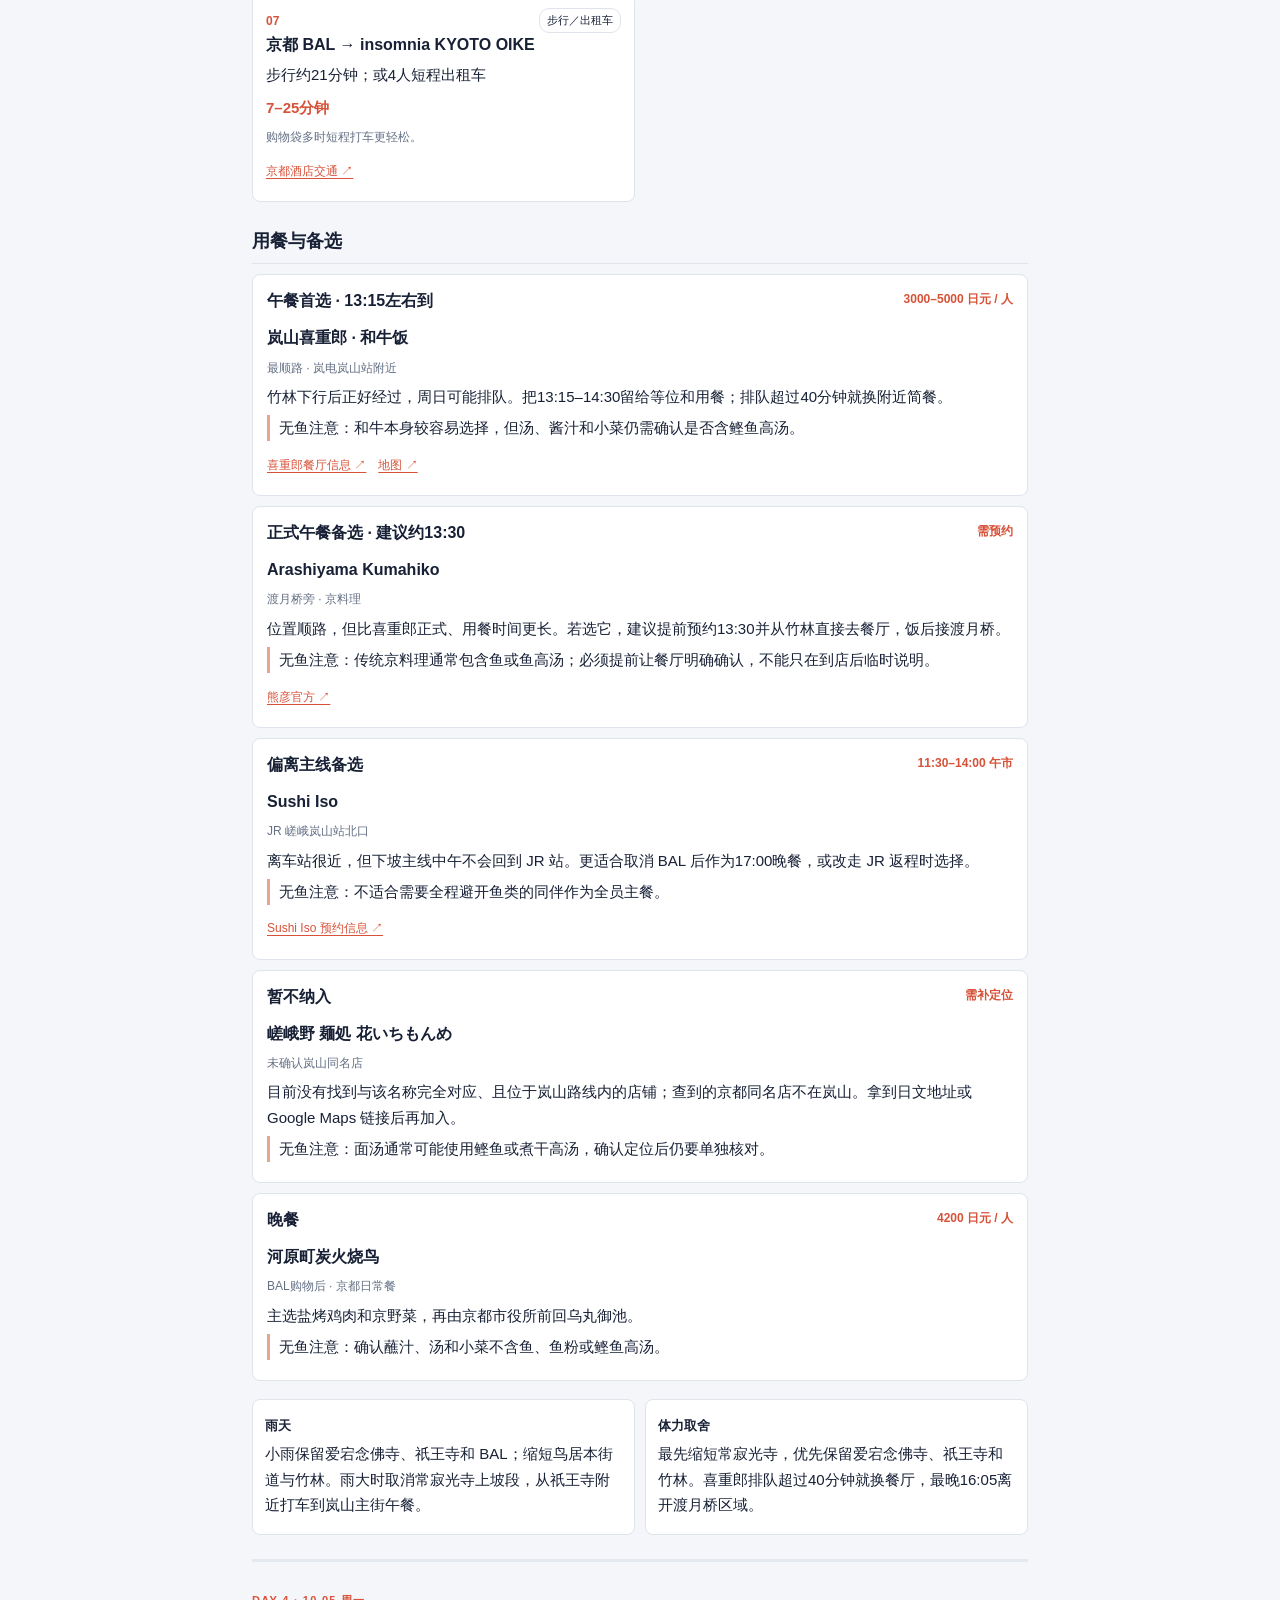
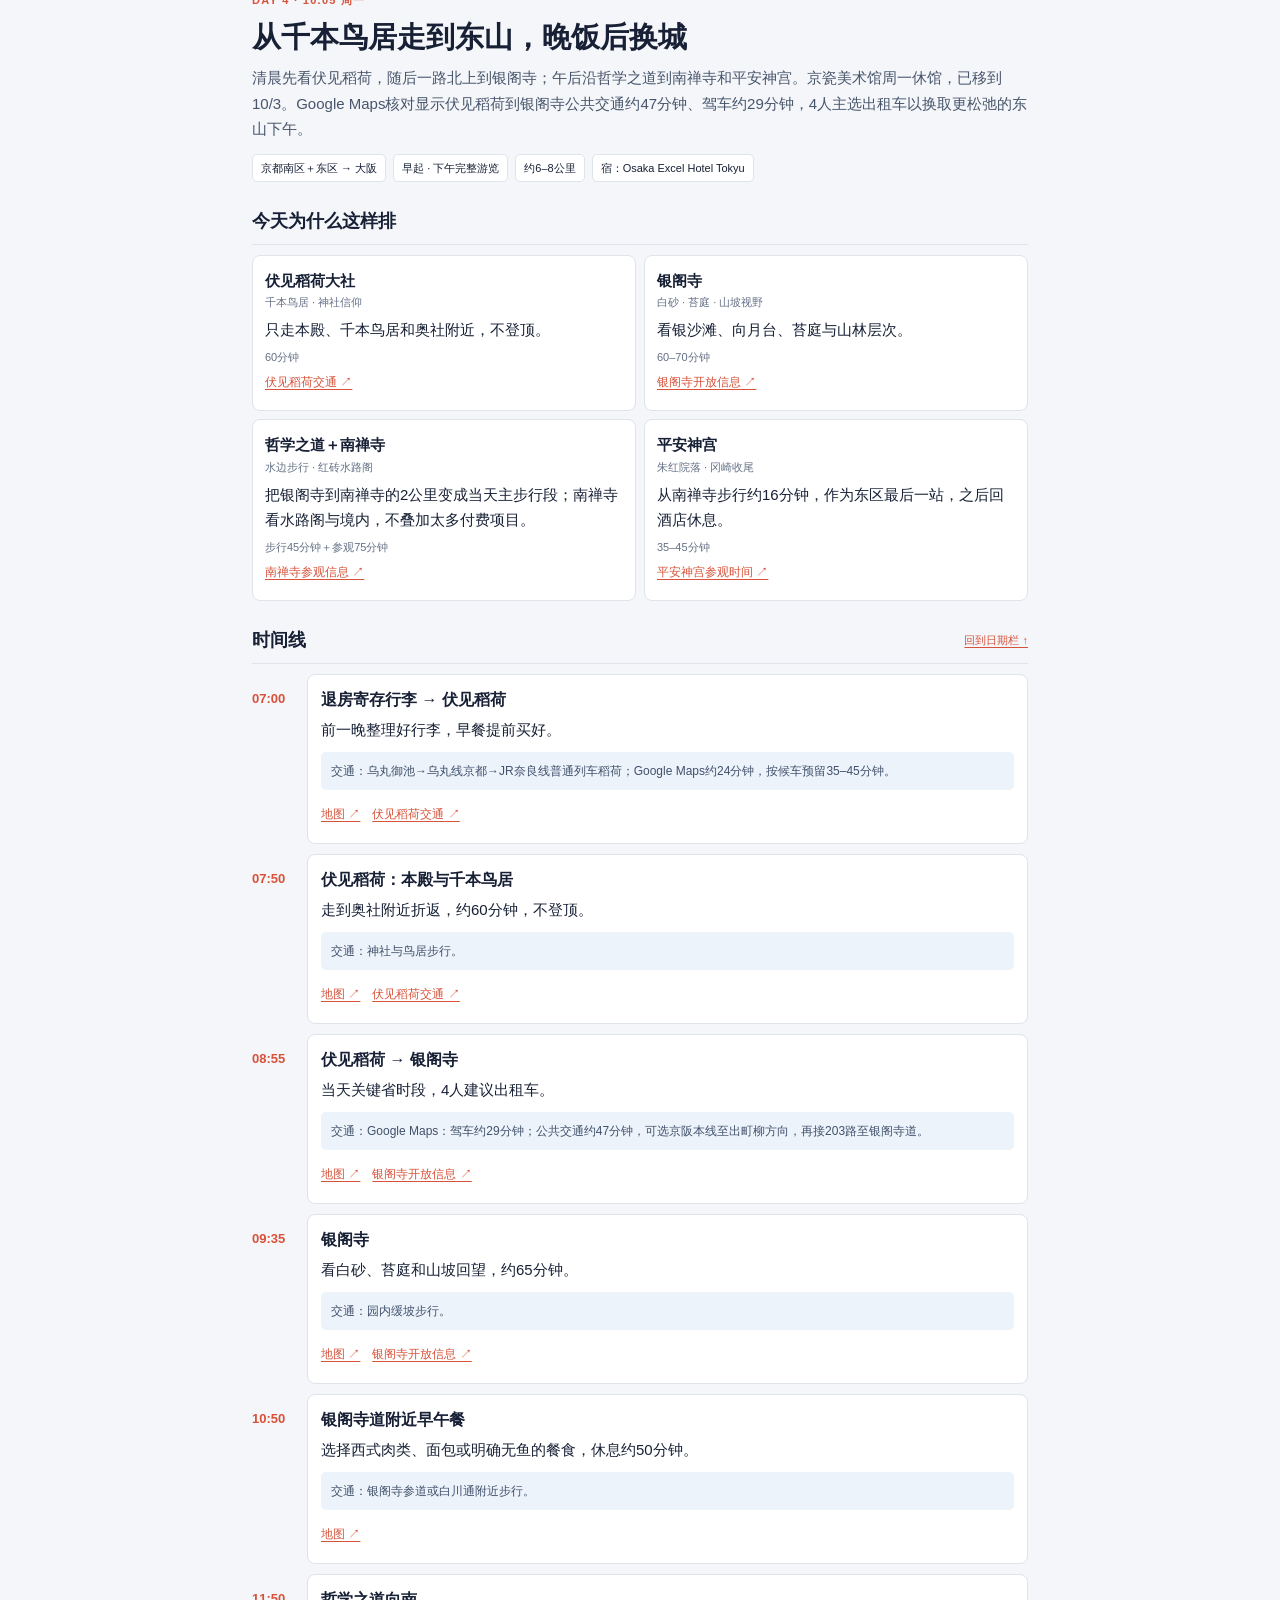
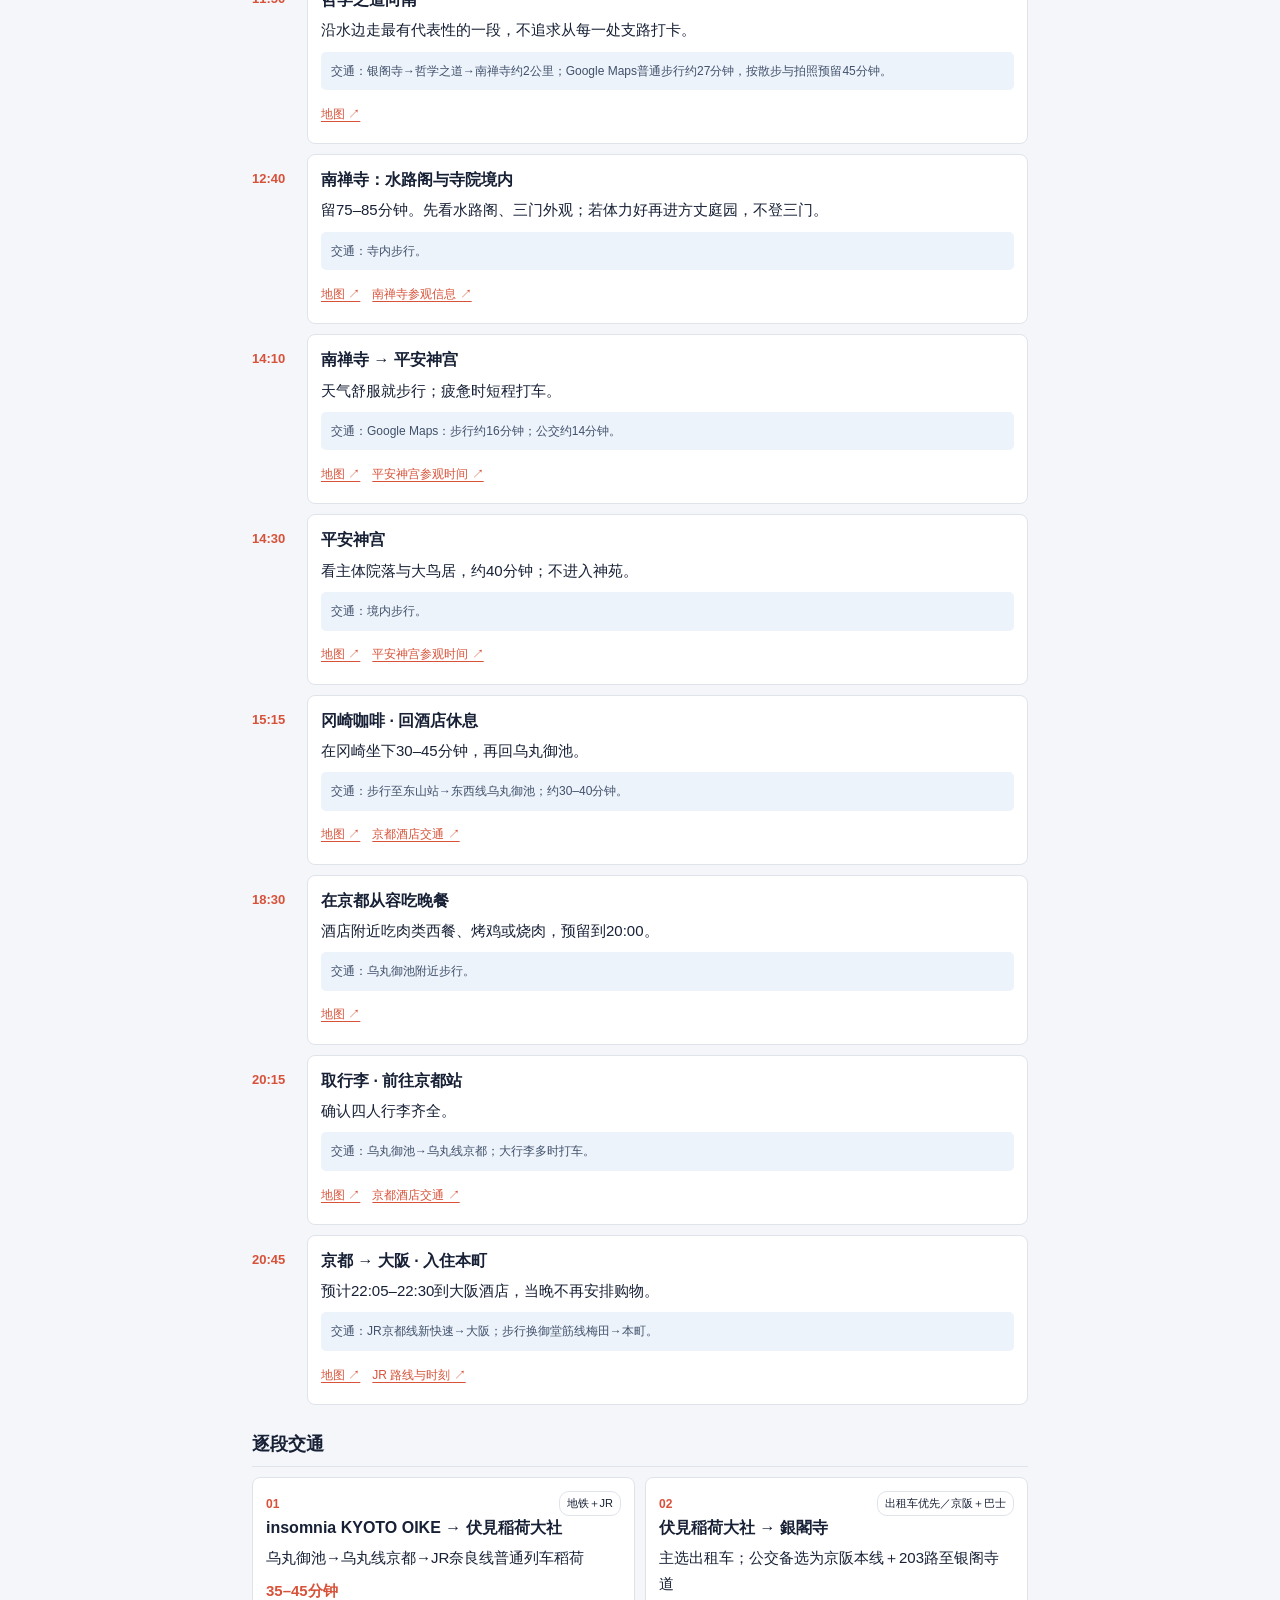
==== commit 467dd7ee: "更新岚山奥嵯峨下坡行程 Co-Authored-By: Aime <aime@bytedance.com> Change-Id: Ie2c8f67c9eb382aeaaa8ffae93ae13e483" ====
--- a/output/index.html
+++ b/output/index.html
@@ -1,6 +1,6 @@
 <!doctype html><html lang="zh-CN"><head><meta charset="utf-8"><meta name="viewport" content="width=device-width,initial-scale=1,viewport-fit=cover"><meta name="format-detection" content="telephone=no"><title>关西八日 · 双团队行程地图与手机兼容版</title><link rel="stylesheet" href="./leaflet.css"><link rel="stylesheet" href="./map.css"><style>
 :root{--ink:#172035;--muted:#647085;--accent:#d75239;--line:#dfe4eb;--bg:#f4f6fa;--blue:#edf3fb;--paper:#fff}*{box-sizing:border-box}html{scroll-behavior:smooth}body{margin:0;background:var(--bg);color:var(--ink);font:15px/1.7 -apple-system,BlinkMacSystemFont,"PingFang SC","Microsoft YaHei",Arial,sans-serif}a{color:var(--accent);text-decoration-thickness:1px;text-underline-offset:3px}.app-head{padding:18px 16px 12px;background:#fff;border-bottom:1px solid var(--line)}.brand{font:700 24px/1.25 Georgia,"Songti SC",serif;letter-spacing:1px}.brand small{display:block;font:12px/1.5 -apple-system,BlinkMacSystemFont,"PingFang SC",sans-serif;color:var(--muted);letter-spacing:0;margin-top:5px}.notice{margin-top:11px;padding:9px 10px;background:#f7f8fa;border-radius:7px;color:var(--muted);font-size:12px}.nav-wrap{position:sticky;top:0;z-index:50;background:rgba(244,246,250,.96);-webkit-backdrop-filter:blur(12px);backdrop-filter:blur(12px);border-bottom:1px solid var(--line);padding:8px 10px}.nav{display:flex;gap:7px;overflow-x:auto;-webkit-overflow-scrolling:touch;padding-bottom:2px}.day-link{flex:0 0 auto;min-width:85px;padding:8px 10px;border:1px solid var(--line);background:#fff;border-radius:8px;text-decoration:none;color:var(--ink)}.day-link b{display:block;font-size:14px}.day-link small{display:block;color:var(--muted);font-size:10px;white-space:nowrap}.day-link.active{background:var(--ink);border-color:var(--ink);color:#fff}.day-link.active small{color:#cfd5e0}.all-button{flex:0 0 auto;border:1px solid var(--line);background:#fff;border-radius:8px;padding:8px 12px;color:var(--ink);font:inherit}.all-button.active{background:var(--ink);color:#fff}.content{max-width:820px;margin:auto;padding:0 12px 35px}.day-panel{padding:24px 0;border-bottom:3px solid #e4e8ef;scroll-margin-top:78px}.day-head{display:block;margin-bottom:18px}.eyebrow{font-size:11px;letter-spacing:1.3px;color:var(--accent);font-weight:700}.day-head h2{font:700 25px/1.35 Georgia,"Songti SC",serif;margin:7px 0 8px}.day-head p{margin:0;color:#47556a}.meta{display:flex;gap:7px;flex-wrap:wrap;margin-top:12px}.meta span{padding:4px 8px;background:#fff;border:1px solid var(--line);border-radius:5px;font-size:11px}.section-title{display:flex;align-items:center;justify-content:space-between;margin:24px 0 10px;padding-bottom:7px;border-bottom:1px solid var(--line)}.section-title span{font-weight:750;font-size:18px}.section-title a,.section-title small{font-size:11px}.stop{display:grid;grid-template-columns:47px minmax(0,1fr);gap:8px;margin:10px 0}.stop time{color:var(--accent);font-weight:750;font-size:13px;padding-top:14px}.card,.transport,.meal,.feature,.routebox,.tips>div{background:#fff;border:1px solid var(--line);border-radius:8px}.card{padding:13px}.card h3,.transport h3,.meal h3{font-size:16px;line-height:1.45;margin:0 0 6px}.card p,.transport p,.meal p{margin:6px 0}.travel{background:var(--blue);padding:9px 10px;border-radius:5px;color:#40516b;font-size:12px;margin-top:9px}.actions{display:flex;gap:12px;flex-wrap:wrap;margin-top:8px}.link{font-size:12px;min-height:32px;display:inline-flex;align-items:center}.transport-grid{display:grid;gap:10px}.transport{padding:13px}.transport-head{display:flex;justify-content:space-between;align-items:center}.transport-head b{color:var(--accent);font-size:12px}.transport-head span{font-size:11px;border:1px solid var(--line);padding:2px 7px;border-radius:10px}.transport>strong{display:block;color:var(--accent);margin:7px 0}.muted{color:var(--muted);font-size:12px}.meal{padding:14px;margin:10px 0}.meal-top{display:flex;justify-content:space-between;gap:12px}.meal-top strong{color:var(--accent);white-space:nowrap;font-size:12px}.meal h4{font-size:16px;margin:6px 0}.tag{color:var(--muted);font-size:12px}.fish{border-left:3px solid #e4a68e;padding-left:9px}.features{display:grid;gap:8px}.feature{padding:12px}.feature b{display:block}.feature span,.feature small{display:block;color:var(--muted);font-size:11px}.feature p{margin:5px 0}.routebox{padding:12px;margin:13px 0}.routebox svg{display:block;width:100%;height:155px;margin:4px 0}.routebox svg polyline{fill:none;stroke:#d75239;stroke-width:2.2;stroke-dasharray:4 3}.routebox svg circle{fill:#172035}.routebox svg text{fill:#fff;font-size:4px;font-weight:bold}.river{fill:none;stroke:#cfe0f0;stroke-width:6;opacity:.9}.legend{display:flex;flex-wrap:wrap;gap:6px 10px}.legend span{font-size:10px}.legend b{display:inline-flex;width:17px;height:17px;align-items:center;justify-content:center;border-radius:50%;background:#172035;color:#fff;margin-right:4px}.tips{display:grid;gap:10px;margin-top:18px}.tips>div{padding:12px}.tips b{font-size:13px}.tips p{margin:4px 0}.footer{max-width:820px;margin:auto;padding:20px 12px 40px;color:var(--muted);font-size:11px}.sources{display:none}.js-on .day-panel{display:none}.js-on .day-panel.active{display:block}.js-on.show-all .day-panel{display:block}@media(min-width:700px){.content{padding-left:22px;padding-right:22px}.day-head h2{font-size:29px}.features{grid-template-columns:1fr 1fr}.transport-grid{grid-template-columns:1fr 1fr}.tips{grid-template-columns:1fr 1fr}.routebox svg{height:190px}}
-</style></head><body id="top"><header class="app-head"><div class="brand">関西八日<small>2026.10.02 — 10.09 · 双团队分流 · 手机兼容只读版</small></div><div class="notice">10.08 分为 tyw 返程与 CwC 奈良·宇治两条路线；10.09 CwC 从 DEL style 大阪心斋桥返沪。若 JavaScript 被禁用，本页仍会显示完整 8 天。</div></header><div class="nav-wrap"><nav class="nav" aria-label="选择日期"><a class="day-link" href="#map-overview"><b>地图总览</b><small>路线 · 距离</small></a><button type="button" id="show-all" class="all-button">全部8天</button><a class="day-link" href="#day-0" data-day-button="0"><b>10.02</b><small>周五 · 抵达 · 京都</small></a><a class="day-link" href="#day-1" data-day-button="1"><b>10.03</b><small>周六 · 京都 · 北区＋冈崎</small></a><a class="day-link" href="#day-2" data-day-button="2"><b>10.04</b><small>周日 · 京都 · 岚山整日</small></a><a class="day-link" href="#day-3" data-day-button="3"><b>10.05</b><small>周一 · 京都南区＋东区 → 大阪</small></a><a class="day-link" href="#day-4" data-day-button="4"><b>10.06</b><small>周二 · 大阪城＋梅田</small></a><a class="day-link" href="#day-5" data-day-button="5"><b>10.07</b><small>周三 · 神户 · 一日往返</small></a><a class="day-link" href="#day-6" data-day-button="6"><b>10.08</b><small>周四 · tyw返程 / CwC奈良宇治</small></a><a class="day-link" href="#day-7" data-day-button="7"><b>10.09</b><small>周五 · CwC返程</small></a></nav></div><main class="content"><section class="map-overview" id="map-overview"><div class="map-hero"><span class="map-kicker">ROUTE ATLAS · 真实点位总览</span><h1>八天路线，一张地图看清</h1><p>按日期与团队查看当天路线、地点顺序、直线空间距离与推荐交通。每个编号点位都已用日文正式名称或门牌地址核对，并提供 Google Maps 复核入口。</p><div class="map-stats"><div class="map-stat"><strong>8 天</strong><span>京都 · 大阪 · 神户 · 奈良 · 宇治</span></div><div class="map-stat"><strong>37 个</strong><span>可复核真实定位点</span></div><div class="map-stat"><strong>8 段</strong><span>需要特别注意的远途</span></div></div><div class="route-legend"><span><i style="background:#355e8d"></i>轨道交通</span><span><i style="background:#2f7d68"></i>步行</span><span><i style="background:#c7683c"></i>出租车</span><span><i style="background:#8f5e9d"></i>机场线</span></div></div><div class="map-shell"><div class="map-toolbar"><div class="map-toolbar-title"><strong>选择日期查看当天路线</strong><small>点地图标记可打开真实定位</small></div><div class="map-days" role="group" aria-label="地图日期筛选"><button class="map-day active" type="button" data-map-day="all">全程</button><button class="map-day" type="button" data-map-day="0">10.02</button><button class="map-day" type="button" data-map-day="1">10.03</button><button class="map-day" type="button" data-map-day="2">10.04</button><button class="map-day" type="button" data-map-day="3">10.05</button><button class="map-day" type="button" data-map-day="4">10.06</button><button class="map-day" type="button" data-map-day="5">10.07</button><button class="map-day" type="button" data-map-day="6">10.08 · tyw</button><button class="map-day team-cwc" type="button" data-map-day="7">10.08 · CwC</button><button class="map-day" type="button" data-map-day="8">10.09</button></div></div><div id="trip-map" aria-label="关西八日双团队行程地图"><div class="map-fallback">正在加载地图…</div></div><div class="map-route-panel"><div class="map-route-head"><div class="map-route-head-top"><div><span class="eyebrow">当日路线</span><h2 id="route-title">关西八日全程总览</h2><p id="route-subtitle">点击上方日期，查看当天每一站、分段距离和推荐交通。</p></div><div class="route-total"><strong id="route-total">—</strong><span>点位直线距离合计</span></div></div></div><div class="map-segments" id="route-segments"></div><p class="distance-note">距离为坐标点之间的球面直线距离，用来判断空间跨度，不等于铁路里程、道路里程或步行里程；实际时间与走法以当天 Google Maps / 铁路实时信息为准。</p></div></div><section class="distance-audit" aria-labelledby="distance-audit-title"><span class="eyebrow">DISTANCE CHECK</span><h2 id="distance-audit-title">距离较远的 8 段，已单独整理</h2><div class="long-haul-grid"><article class="long-haul"><div class="long-haul-top"><b><span class="badge">10.02</span>关西机场 → 京都站</b><strong>约 77.2 km</strong></div><p>推荐 JR HARUKA 直达京都，约 80–90 分钟车程，另计候车；不建议跨城出租车。</p></article><article class="long-haul"><div class="long-haul-top"><b><span class="badge">10.05</span>京都站 → 大阪本町</b><strong>约 41.4 km</strong></div><p>推荐 JR 京都线新快速到大阪，再换御堂筋线到本町；带大件行李时预留站内步行时间。</p></article><article class="long-haul"><div class="long-haul-top"><b><span class="badge">10.07</span>大阪本町 → 神户三宫</b><strong>约 27.9 km</strong></div><p>推荐御堂筋线到梅田，再搭 JR 神户线新快速；无需坐新干线，当天往返合理。</p></article><article class="long-haul"><div class="long-haul-top"><b><span class="badge">10.08 · tyw</span>南海难波 → 关西机场</b><strong>约 34.6 km</strong></div><p>推荐南海 Rapi:t，机场急行可作备选；目标 11:00 前后到 T1，不要把列车时长当作门到门时长。</p></article><article class="long-haul"><div class="long-haul-top"><b><span class="badge">10.08 · CwC</span>大阪难波 → 近铁奈良</b><strong>约 29.9 km</strong></div><p>推荐近铁奈良线快速急行，约 35–45 分钟，无需换乘；奈良站比 JR 奈良站更靠近奈良公园。</p></article><article class="long-haul"><div class="long-haul-top"><b><span class="badge">10.08 · CwC</span>JR奈良 → JR宇治</b><strong>约 23.4 km</strong></div><p>推荐 JR 奈良线「みやこ路快速」，约 30–45 分钟；下午转场前先确认当日列车时刻。</p></article><article class="long-haul"><div class="long-haul-top"><b><span class="badge">10.08 · CwC</span>宇治 → 大阪心斋桥</b><strong>约 36.2 km</strong></div><p>推荐 JR 奈良线到京都、换 JR 新快速到大阪，再换御堂筋线；门到门预留约 80–100 分钟。</p></article><article class="long-haul"><div class="long-haul-top"><b><span class="badge">10.09</span>南海难波 → 关西机场</b><strong>约 34.9 km</strong></div><p>15:55 国际航班，建议 11:15 左右离开酒店，选择能在 12:45–13:00 抵达 T1 的 Rapi:t。</p></article></div><div class="distance-secondary"><b>市内需要注意但不算跨城：</b>10.03 大仙院 → 京瓷美术馆、10.05 伏见稻荷 → 银阁寺横跨京都南北，4 人同行时出租车能明显节省换乘；10.06 大阪城 → 梅田虽然空间距离不大，但公园内步行较长。</div></section></section><section class="day-panel" id="day-0" data-day-panel="0">
+</style></head><body id="top"><header class="app-head"><div class="brand">関西八日<small>2026.10.02 — 10.09 · 双团队分流 · 手机兼容只读版</small></div><div class="notice">10.08 分为 tyw 返程与 CwC 奈良·宇治两条路线；10.09 CwC 从 DEL style 大阪心斋桥返沪。若 JavaScript 被禁用，本页仍会显示完整 8 天。</div></header><div class="nav-wrap"><nav class="nav" aria-label="选择日期"><a class="day-link" href="#map-overview"><b>地图总览</b><small>路线 · 距离</small></a><button type="button" id="show-all" class="all-button">全部8天</button><a class="day-link" href="#day-0" data-day-button="0"><b>10.02</b><small>周五 · 抵达 · 京都</small></a><a class="day-link" href="#day-1" data-day-button="1"><b>10.03</b><small>周六 · 京都 · 北区＋冈崎</small></a><a class="day-link" href="#day-2" data-day-button="2"><b>10.04</b><small>周日 · 奥嵯峨下坡线</small></a><a class="day-link" href="#day-3" data-day-button="3"><b>10.05</b><small>周一 · 京都南区＋东区 → 大阪</small></a><a class="day-link" href="#day-4" data-day-button="4"><b>10.06</b><small>周二 · 大阪城＋梅田</small></a><a class="day-link" href="#day-5" data-day-button="5"><b>10.07</b><small>周三 · 神户 · 一日往返</small></a><a class="day-link" href="#day-6" data-day-button="6"><b>10.08</b><small>周四 · tyw返程 / CwC奈良宇治</small></a><a class="day-link" href="#day-7" data-day-button="7"><b>10.09</b><small>周五 · CwC返程</small></a></nav></div><main class="content"><section class="map-overview" id="map-overview"><div class="map-hero"><span class="map-kicker">ROUTE ATLAS · 真实点位总览</span><h1>八天路线，一张地图看清</h1><p>按日期与团队查看当天路线、地点顺序、直线空间距离与推荐交通。每个编号点位都已用日文正式名称或门牌地址核对，并提供 Google Maps 复核入口。</p><div class="map-stats"><div class="map-stat"><strong>8 天</strong><span>京都 · 大阪 · 神户 · 奈良 · 宇治</span></div><div class="map-stat"><strong>44 个</strong><span>可复核真实定位点</span></div><div class="map-stat"><strong>8 段</strong><span>需要特别注意的远途</span></div></div><div class="route-legend"><span><i style="background:#355e8d"></i>轨道交通</span><span><i style="background:#2f7d68"></i>步行</span><span><i style="background:#c7683c"></i>出租车</span><span><i style="background:#8f5e9d"></i>机场线</span></div></div><div class="map-shell"><div class="map-toolbar"><div class="map-toolbar-title"><strong>选择日期查看当天路线</strong><small>点地图标记可打开真实定位</small></div><div class="map-days" role="group" aria-label="地图日期筛选"><button class="map-day active" type="button" data-map-day="all">全程</button><button class="map-day" type="button" data-map-day="0">10.02</button><button class="map-day" type="button" data-map-day="1">10.03</button><button class="map-day" type="button" data-map-day="2">10.04</button><button class="map-day" type="button" data-map-day="3">10.05</button><button class="map-day" type="button" data-map-day="4">10.06</button><button class="map-day" type="button" data-map-day="5">10.07</button><button class="map-day" type="button" data-map-day="6">10.08 · tyw</button><button class="map-day team-cwc" type="button" data-map-day="7">10.08 · CwC</button><button class="map-day" type="button" data-map-day="8">10.09</button></div></div><div id="trip-map" aria-label="关西八日双团队行程地图"><div class="map-fallback">正在加载地图…</div></div><div class="map-route-panel"><div class="map-route-head"><div class="map-route-head-top"><div><span class="eyebrow">当日路线</span><h2 id="route-title">关西八日全程总览</h2><p id="route-subtitle">点击上方日期，查看当天每一站、分段距离和推荐交通。</p></div><div class="route-total"><strong id="route-total">—</strong><span>点位直线距离合计</span></div></div></div><div class="map-segments" id="route-segments"></div><p class="distance-note">距离为坐标点之间的球面直线距离，用来判断空间跨度，不等于铁路里程、道路里程或步行里程；实际时间与走法以当天 Google Maps / 铁路实时信息为准。</p></div></div><section class="distance-audit" aria-labelledby="distance-audit-title"><span class="eyebrow">DISTANCE CHECK</span><h2 id="distance-audit-title">距离较远的 8 段，已单独整理</h2><div class="long-haul-grid"><article class="long-haul"><div class="long-haul-top"><b><span class="badge">10.02</span>关西机场 → 京都站</b><strong>约 77.2 km</strong></div><p>推荐 JR HARUKA 直达京都，约 80–90 分钟车程，另计候车；不建议跨城出租车。</p></article><article class="long-haul"><div class="long-haul-top"><b><span class="badge">10.05</span>京都站 → 大阪本町</b><strong>约 41.4 km</strong></div><p>推荐 JR 京都线新快速到大阪，再换御堂筋线到本町；带大件行李时预留站内步行时间。</p></article><article class="long-haul"><div class="long-haul-top"><b><span class="badge">10.07</span>大阪本町 → 神户三宫</b><strong>约 27.9 km</strong></div><p>推荐御堂筋线到梅田，再搭 JR 神户线新快速；无需坐新干线，当天往返合理。</p></article><article class="long-haul"><div class="long-haul-top"><b><span class="badge">10.08 · tyw</span>南海难波 → 关西机场</b><strong>约 34.6 km</strong></div><p>推荐南海 Rapi:t，机场急行可作备选；目标 11:00 前后到 T1，不要把列车时长当作门到门时长。</p></article><article class="long-haul"><div class="long-haul-top"><b><span class="badge">10.08 · CwC</span>大阪难波 → 近铁奈良</b><strong>约 29.9 km</strong></div><p>推荐近铁奈良线快速急行，约 35–45 分钟，无需换乘；奈良站比 JR 奈良站更靠近奈良公园。</p></article><article class="long-haul"><div class="long-haul-top"><b><span class="badge">10.08 · CwC</span>JR奈良 → JR宇治</b><strong>约 23.4 km</strong></div><p>推荐 JR 奈良线「みやこ路快速」，约 30–45 分钟；下午转场前先确认当日列车时刻。</p></article><article class="long-haul"><div class="long-haul-top"><b><span class="badge">10.08 · CwC</span>宇治 → 大阪心斋桥</b><strong>约 36.2 km</strong></div><p>推荐 JR 奈良线到京都、换 JR 新快速到大阪，再换御堂筋线；门到门预留约 80–100 分钟。</p></article><article class="long-haul"><div class="long-haul-top"><b><span class="badge">10.09</span>南海难波 → 关西机场</b><strong>约 34.9 km</strong></div><p>15:55 国际航班，建议 11:15 左右离开酒店，选择能在 12:45–13:00 抵达 T1 的 Rapi:t。</p></article></div><div class="distance-secondary"><b>市内需要注意但不算跨城：</b>10.03 大仙院 → 京瓷美术馆、10.05 伏见稻荷 → 银阁寺横跨京都南北，4 人同行时出租车能明显节省换乘；10.06 大阪城 → 梅田虽然空间距离不大，但公园内步行较长。</div></section></section><section class="day-panel" id="day-0" data-day-panel="0">
       <header class="day-head"><div><span class="eyebrow">DAY 1 · 10.02 周五</span><h2>落地后，只做一件事：安心入住</h2><p>18:05抵达关西机场T1，航站楼已确认。入境、取行李预留约60–100分钟，再去铁路站。预计晚间入住京都；不把估算时间当成列车时刻。</p></div><div class="meta"><span>抵达 · 京都</span><span>移动日</span><span>约1–3公里</span><span>宿：insomnia KYOTO OIKE</span></div></header>
       
       
@@ -17,13 +17,13 @@
       <section id="food-1"><div class="section-title"><span>用餐</span></div><article class="meal"><div class="meal-top"><h3>午餐</h3><strong>2000 日元 / 人</strong></div><h4>乌丸御池附近日式汉堡排或猪排</h4><p class="tag">日常 · 日式洋食</p><p>第一天中午在酒店附近吃日本式汉堡排、炸猪排或蛋包饭，快速坐下，12:45左右离开。</p><p class="fish">无鱼注意：点单时确认酱汁和味噌汤不含鱼高汤；无法确认就不要配汤。</p><div class="actions"></div></article><article class="meal"><div class="meal-top"><h3>晚餐</h3><strong>7000 日元 / 人</strong></div><h4>京都牛／近江牛炭火烧肉</h4><p class="tag">精致 · 关西和牛</p><p>作为京都第一晚的精致餐，选盐烤牛肉、蔬菜与白饭，比固定和食套餐更容易避开鱼高汤。</p><p class="fish">无鱼注意：要求肉类盐烤；确认蘸汁、汤、小菜不含鱼、鱼粉、鱼露或鲣鱼高汤。</p><div class="actions"></div></article></section>
       <section class="tips"><div><b>雨天</b><p>雨天几乎不改：缩短金阁寺庭园停留，保留大仙院与美术馆；北区到冈崎仍打车。</p></div><div><b>当天提醒</b><p>这天三处看点差异很大：金色楼阁、枯山水、现代美术馆。没有再加第四座寺社。</p></div></section>
     </section><section class="day-panel" id="day-2" data-day-panel="2">
-      <header class="day-head"><div><span class="eyebrow">DAY 3 · 10.04 周日</span><h2>岚山看山水，傍晚回城逛BAL</h2><p>白天保留天龙寺、篩月精进料理、竹林和桂川；常寂光寺降为可选，不把岚山变成连续刷寺。16:10左右离开岚山，17:20–19:50集中逛京都BAL，购物放在夜间营业时段。</p></div><div class="meta"><span>京都 · 岚山整日</span><span>整日同片区</span><span>约5–7公里</span><span>宿：insomnia KYOTO OIKE</span></div></header>
+      <header class="day-head"><div><span class="eyebrow">DAY 3 · 10.04 周日</span><h2>从奥嵯峨一路下坡，傍晚回城逛 BAL</h2><p>不坐小火车、不进天龙寺。先从 JR 嵯峨岚山站打车上到爱宕念佛寺，再沿鸟居本、祇王寺、常寂光寺和竹林一路向南；13:15 左右到岚山喜重郎午餐，最后去渡月桥。16:05 左右离开岚山，17:15–19:50 逛京都 BAL。</p></div><div class="meta"><span>京都 · 奥嵯峨下坡线</span><span>打车上山 · 全程顺向</span><span>约5–6.5公里</span><span>宿：insomnia KYOTO OIKE</span></div></header>
       
-      <section><div class="section-title"><span>今天为什么这样排</span></div><div class="features"><div class="feature"><b>天龙寺</b><span>池泉庭园 · 借景岚山</span><p>岚山只保留这一座必去寺院，重点看曹源池与远山借景。</p><small>75–90分钟</small><a class="link" href="https://www.tenryuji.com/en/visit/" target="_blank" rel="noopener noreferrer">天龙寺参观信息 ↗</a></div><div class="feature"><b>篩月</b><span>寺院精进料理</span><p>寺院内的无动物性料理既有体验感，也最容易照顾严格无鱼需求。</p><small>60–75分钟</small><a class="link" href="https://www.tenryuji.com/en/shigetsu/" target="_blank" rel="noopener noreferrer">篩月菜单与预约 ↗</a></div><div class="feature"><b>竹林与桂川</b><span>竹林空间 · 河边留白</span><p>竹林走短段，下午主要留给渡月桥、河边散步与咖啡，不为机位排队。</p><small>2–3小时含休息</small><a class="link" href="https://www.tenryuji.com/en/visit/" target="_blank" rel="noopener noreferrer">天龙寺参观信息 ↗</a></div><div class="feature"><b>京都 BAL</b><span>买手店 · 设计师品牌</span><p>商场11:00–20:00，适合放在岚山之后。集中逛2.5小时，不占寺院和美术馆的白天开放时段。</p><small>17:20–19:50</small><a class="link" href="https://www.bal-bldg.com/kyoto/information/" target="_blank" rel="noopener noreferrer">京都 BAL 营业信息 ↗</a></div></div></section>
-      <section id="plan-2"><div class="section-title"><span>时间线</span><a href="#top">回到日期栏 ↑</a></div><article class="stop"><time>08:45</time><div class="card"><h3>酒店出发 → 岚山</h3><p>周日人多，但不需要赶首班车。</p><div class="travel">交通：乌丸御池→东西线太秦天神川，换岚电至岚山站；Google Maps约34分钟，按候车预留40–50分钟。</div><div class="actions"><a class="link" href="https://www.google.com/maps/search/?api=1&amp;query=%E5%A4%A9%E9%BE%8D%E5%AF%BA" target="_blank" rel="noopener noreferrer">地图 ↗</a><a class="link" href="https://www.tenryuji.com/en/visit/" target="_blank" rel="noopener noreferrer">天龙寺参观信息 ↗</a></div></div></article><article class="stop"><time>09:35</time><div class="card"><h3>天龙寺：曹源池与借景</h3><p>看园林75–90分钟；岚山今天只设这一座必去寺院。</p><div class="travel">交通：嵯峨岚山站步行约13分钟。</div><div class="actions"><a class="link" href="https://www.google.com/maps/search/?api=1&amp;query=%E5%A4%A9%E9%BE%8D%E5%AF%BA" target="_blank" rel="noopener noreferrer">地图 ↗</a><a class="link" href="https://www.tenryuji.com/en/visit/" target="_blank" rel="noopener noreferrer">天龙寺参观信息 ↗</a></div></div></article><article class="stop"><time>11:15</time><div class="card"><h3>篩月 · 精进午餐</h3><p>4人建议雪套餐3,800日元，须餐厅人工确认；园林门票另计。</p><div class="travel">交通：位于天龙寺内。</div><div class="actions"><a class="link" href="https://www.google.com/maps/search/?api=1&amp;query=%E5%A4%A9%E9%BE%8D%E5%AF%BA%20%E7%AF%A9%E6%9C%88" target="_blank" rel="noopener noreferrer">地图 ↗</a><a class="link" href="https://www.tenryuji.com/en/shigetsu/" target="_blank" rel="noopener noreferrer">篩月菜单与预约 ↗</a></div></div></article><article class="stop"><time>12:40</time><div class="card"><h3>竹林短段</h3><p>饭后走20–30分钟，接受有人，不为同款照片排队。</p><div class="travel">交通：从天龙寺北侧前往竹林，先确认出园规则。</div><div class="actions"><a class="link" href="https://www.google.com/maps/search/?api=1&amp;query=%E5%B5%90%E5%B1%B1%20%E7%AB%B9%E6%9E%97%E3%81%AE%E5%B0%8F%E5%BE%84" target="_blank" rel="noopener noreferrer">地图 ↗</a></div></div></article><article class="stop"><time>13:30</time><div class="card"><h3>渡月桥 · 桂川 · 咖啡</h3><p>默认从竹林直接回河边，散步、喝咖啡、两对情侣分开小逛。若去了常寂光寺，本段改14:45开始并缩短。</p><div class="travel">交通：竹林至渡月桥一带步行约20–30分钟。</div><div class="actions"><a class="link" href="https://www.google.com/maps/search/?api=1&amp;query=%E6%B8%A1%E6%9C%88%E6%A9%8B" target="_blank" rel="noopener noreferrer">地图 ↗</a></div></div></article><article class="stop"><time>16:35</time><div class="card"><h3>岚山 → 京都 BAL</h3><p>从河边步行到阪急岚山站，铁路比市巴士稳定。</p><div class="travel">交通：阪急岚山→桂换乘京都线→京都河原町，步行至BAL；Google Maps约27分钟，按步行候车预留35–45分钟。</div><div class="actions"><a class="link" href="https://www.google.com/maps/search/?api=1&amp;query=%E4%BA%AC%E9%83%BD%20BAL" target="_blank" rel="noopener noreferrer">地图 ↗</a><a class="link" href="https://www.bal-bldg.com/kyoto/information/" target="_blank" rel="noopener noreferrer">京都 BAL 营业信息 ↗</a></div></div></article><article class="stop"><time>17:20</time><div class="card"><h3>京都 BAL</h3><p>集中看服装、设计师品牌和买手店，19:50前结账离开。</p><div class="travel">交通：商场内步行；官方11:00–20:00。</div><div class="actions"><a class="link" href="https://www.google.com/maps/search/?api=1&amp;query=%E4%BA%AC%E9%83%BD%20BAL" target="_blank" rel="noopener noreferrer">地图 ↗</a><a class="link" href="https://www.bal-bldg.com/kyoto/information/" target="_blank" rel="noopener noreferrer">京都 BAL 营业信息 ↗</a></div></div></article><article class="stop"><time>20:00</time><div class="card"><h3>BAL附近晚餐</h3><p>购物结束后就近吃肉类西餐，或回乌丸御池吃烤鸡、烧肉。</p><div class="travel">交通：河原町步行就餐；回酒店可由京都市役所前乘东西线。</div><div class="actions"><a class="link" href="https://www.google.com/maps/search/?api=1&amp;query=%E4%BA%AC%E9%83%BD%20BAL" target="_blank" rel="noopener noreferrer">地图 ↗</a><a class="link" href="https://www.bal-bldg.com/kyoto/information/" target="_blank" rel="noopener noreferrer">京都 BAL 营业信息 ↗</a></div></div></article><article class="stop"><time>21:30</time><div class="card"><h3>回酒店休息</h3><p>整理次日退房行李，不再安排夜间景点。</p><div class="travel">交通：京都市役所前→东西线乌丸御池，或4人短程打车。</div><div class="actions"><a class="link" href="https://www.google.com/maps/search/?api=1&amp;query=insomnia%20KYOTO%20OIKE" target="_blank" rel="noopener noreferrer">地图 ↗</a><a class="link" href="https://www.inso-mnia.com/kyoto/index.html" target="_blank" rel="noopener noreferrer">京都酒店交通 ↗</a></div></div></article></section>
-      <section id="transit-2"><div class="section-title"><span>逐段交通</span></div><div class="transport-grid"><article class="transport"><div class="transport-head"><b>01</b><span>地铁＋岚电</span></div><h3>insomnia KYOTO OIKE → 天龍寺</h3><p>乌丸御池→东西线太秦天神川→岚电岚山线→岚山站</p><strong>40–50分钟</strong><p class="muted">Google Maps即时方案约34分钟。</p><div class="actions"><a class="link" href="https://www.tenryuji.com/en/visit/" target="_blank" rel="noopener noreferrer">天龙寺参观信息 ↗</a><a class="link" href="https://www.google.com/maps/dir/?api=1&amp;origin=insomnia%20KYOTO%20OIKE&amp;destination=%E5%A4%A9%E9%BE%8D%E5%AF%BA&amp;travelmode=transit" target="_blank" rel="noopener noreferrer">Google Maps 路线 ↗</a></div></article><article class="transport"><div class="transport-head"><b>02</b><span>步行</span></div><h3>天龍寺 → 嵐山 竹林の小径</h3><p>篩月后由天龙寺北侧前往竹林短段</p><strong>10–15分钟</strong><p class="muted">出园规则现场确认。</p><div class="actions"><a class="link" href="https://www.tenryuji.com/en/visit/" target="_blank" rel="noopener noreferrer">天龙寺参观信息 ↗</a><a class="link" href="https://www.google.com/maps/dir/?api=1&amp;origin=%E5%A4%A9%E9%BE%8D%E5%AF%BA&amp;destination=%E5%B5%90%E5%B1%B1%20%E7%AB%B9%E6%9E%97%E3%81%AE%E5%B0%8F%E5%BE%84&amp;travelmode=walking" target="_blank" rel="noopener noreferrer">Google Maps 路线 ↗</a></div></article><article class="transport"><div class="transport-head"><b>03</b><span>步行</span></div><h3>嵐山 竹林の小径 → 渡月橋</h3><p>竹林→岚山主街→渡月桥与桂川</p><strong>20–30分钟</strong><p class="muted">常寂光寺是可选绕行。</p><div class="actions"><a class="link" href="https://jojakko-ji.or.jp/schedule/" target="_blank" rel="noopener noreferrer">常寂光寺参观信息 ↗</a><a class="link" href="https://www.google.com/maps/dir/?api=1&amp;origin=%E5%B5%90%E5%B1%B1%20%E7%AB%B9%E6%9E%97%E3%81%AE%E5%B0%8F%E5%BE%84&amp;destination=%E6%B8%A1%E6%9C%88%E6%A9%8B&amp;travelmode=walking" target="_blank" rel="noopener noreferrer">Google Maps 路线 ↗</a></div></article><article class="transport"><div class="transport-head"><b>04</b><span>阪急＋步行</span></div><h3>阪急嵐山駅 → 京都 BAL</h3><p>阪急岚山→桂换乘京都线→京都河原町→步行</p><strong>35–45分钟</strong><p class="muted">Google Maps即时方案约27分钟。</p><div class="actions"><a class="link" href="https://www.bal-bldg.com/kyoto/information/" target="_blank" rel="noopener noreferrer">京都 BAL 营业信息 ↗</a><a class="link" href="https://www.google.com/maps/dir/?api=1&amp;origin=%E9%98%AA%E6%80%A5%E5%B5%90%E5%B1%B1%E9%A7%85&amp;destination=%E4%BA%AC%E9%83%BD%20BAL&amp;travelmode=transit" target="_blank" rel="noopener noreferrer">Google Maps 路线 ↗</a></div></article><article class="transport"><div class="transport-head"><b>05</b><span>步行／出租车</span></div><h3>京都 BAL → insomnia KYOTO OIKE</h3><p>步行约21分钟；或4人短程出租车</p><strong>7–25分钟</strong><p class="muted">Google Maps：公交约13分钟、步行约21分钟、驾车约7分钟。</p><div class="actions"><a class="link" href="https://www.inso-mnia.com/kyoto/index.html" target="_blank" rel="noopener noreferrer">京都酒店交通 ↗</a><a class="link" href="https://www.google.com/maps/dir/?api=1&amp;origin=%E4%BA%AC%E9%83%BD%20BAL&amp;destination=insomnia%20KYOTO%20OIKE&amp;travelmode=driving" target="_blank" rel="noopener noreferrer">Google Maps 路线 ↗</a></div></article></div></section>
-      <section id="food-2"><div class="section-title"><span>用餐</span></div><article class="meal"><div class="meal-top"><h3>午餐</h3><strong>3800 日元 / 人</strong></div><h4>天龙寺 篩月 · 雪</h4><p class="tag">精致 · 官网公布价</p><p>首选。寺院精进料理，无动物性食材；11:00–14:00，周四休。雪套餐至少提前2天预约，园林门票另付500日元。收到人工确认才算订妥。</p><p class="fish">无鱼注意：官网说明不使用动物性食材；四人中不吃鱼的同伴也容易一起用餐。</p><div class="actions"><a class="link" href="https://www.tenryuji.com/en/shigetsu/" target="_blank" rel="noopener noreferrer">篩月菜单与预约 ↗</a></div></article><article class="meal"><div class="meal-top"><h3>晚餐</h3><strong>4200 日元 / 人</strong></div><h4>河原町炭火烧鸟</h4><p class="tag">购物后 · 京都日常餐</p><p>BAL结束后就近吃烧鸟，主选盐烤鸡肉和京野菜，再回乌丸御池。</p><p class="fish">无鱼注意：盐烤相对容易确认；仍需询问蘸汁、汤和小菜。</p><div class="actions"></div></article></section>
-      <section class="tips"><div><b>雨天</b><p>小雨保留天龙寺和BAL；雨大时取消竹林长走与常寂光寺，把下午改为河边短停后提早回市区咖啡。</p></div><div><b>当天提醒</b><p>常寂光寺是可选项而不是任务。默认版本只有天龙寺一座寺院，晚间完成京都唯一的购物需求。</p></div></section>
+      <section><div class="section-title"><span>今天为什么这样排</span></div><div class="features"><div class="feature"><b>爱宕念佛寺＋鸟居本</b><span>罗汉石像 · 奥嵯峨町家</span><p>先打车到路线最北端，再向南下坡；避开从 JR 站一路上爬，也比等待低频巴士更稳。</p><small>寺院50分钟＋街区25分钟</small><a class="link" href="https://ja.kyoto.travel/tourism/single01.php?tourism_id=247" target="_blank" rel="noopener noreferrer">爱宕念佛寺开放信息 ↗</a></div><div class="feature"><b>祇王寺</b><span>苔庭 · 竹林 · 草庵</span><p>把祇王寺设为当天核心。庭园不大，留40–45分钟安静看苔藓与光影；寺内没有游客厕所。</p><small>10:50–11:35</small><a class="link" href="https://www.giouji.or.jp/" target="_blank" rel="noopener noreferrer">祇王寺参拜信息 ↗</a></div><div class="feature"><b>常寂光寺＋竹林短段</b><span>山坡寺院 · 路过小火车站</span><p>常寂光寺内部有台阶，体力不足就缩短；之后经过御发神社和竹林核心段，不乘小火车、不进天龙寺。</p><small>约90分钟含步行</small><a class="link" href="https://jojakko-ji.or.jp/schedule/" target="_blank" rel="noopener noreferrer">常寂光寺参观信息 ↗</a></div><div class="feature"><b>京都 BAL</b><span>买手店 · 设计师品牌</span><p>岚山16:05左右收尾，阪急经桂到京都河原町；把购物放到景点闭馆后的时段。</p><small>17:15–19:50</small><a class="link" href="https://www.bal-bldg.com/kyoto/information/" target="_blank" rel="noopener noreferrer">京都 BAL 营业信息 ↗</a></div></div></section>
+      <section id="plan-2"><div class="section-title"><span>时间线</span><a href="#top">回到日期栏 ↑</a></div><article class="stop"><time>08:10</time><div class="card"><h3>酒店出发 → JR 嵯峨岚山站</h3><p>10月4日是周日，提前一点出发，把热门路段放在午餐前走完。</p><div class="travel">交通：乌丸御池→东西线二条，换 JR 嵯峨野线至嵯峨岚山；含换乘预留40–50分钟。</div><div class="actions"><a class="link" href="https://www.google.com/maps/dir/?api=1&amp;origin=insomnia%20KYOTO%20OIKE&amp;destination=JR%20%E5%B5%AF%E5%B3%A8%E5%B5%90%E5%B1%B1%E9%A7%85&amp;travelmode=transit" target="_blank" rel="noopener noreferrer">Google Maps 路线 ↗</a></div></div></article><article class="stop"><time>08:55</time><div class="card"><h3>JR 嵯峨岚山站 → 爱宕念佛寺</h3><p>4人直接打车到奥嵯峨北端。巴士班次较少，只作为现场备选。</p><div class="travel">交通：出租车约10–15分钟；目标09:10–09:15到寺门。</div><div class="actions"><a class="link" href="https://www.google.com/maps/dir/?api=1&amp;origin=JR%20%E5%B5%AF%E5%B3%A8%E5%B5%90%E5%B1%B1%E9%A7%85&amp;destination=%E6%84%9B%E5%AE%95%E5%BF%B5%E4%BB%8F%E5%AF%BA&amp;travelmode=driving" target="_blank" rel="noopener noreferrer">打车路线 ↗</a></div></div></article><article class="stop"><time>09:15</time><div class="card"><h3>爱宕念佛寺</h3><p>看1200尊表情各异的罗汉石像，停留约50分钟。当天为周日，避开其周三、周六休息日。</p><div class="travel">交通：寺内有山坡和台阶；受付9:00–16:15。</div><div class="actions"><a class="link" href="https://www.google.com/maps/search/?api=1&amp;query=%E6%84%9B%E5%AE%95%E5%BF%B5%E4%BB%8F%E5%AF%BA" target="_blank" rel="noopener noreferrer">地图 ↗</a><a class="link" href="https://ja.kyoto.travel/tourism/single01.php?tourism_id=247" target="_blank" rel="noopener noreferrer">开放信息 ↗</a></div></div></article><article class="stop"><time>10:05</time><div class="card"><h3>嵯峨鸟居本街道</h3><p>从寺院向南下坡，穿过传统建筑保存地区；不赶打卡点，边走边看约25分钟。</p><div class="travel">交通：爱宕念佛寺至鸟居本步行约8–12分钟，之后继续向祇王寺。</div><div class="actions"><a class="link" href="https://www.google.com/maps/search/?api=1&amp;query=%E5%B5%AF%E5%B3%A8%E9%B3%A5%E5%B1%85%E6%9C%AC%E4%BC%9D%E7%B5%B1%E7%9A%84%E5%BB%BA%E9%80%A0%E7%89%A9%E7%BE%A4%E4%BF%9D%E5%AD%98%E5%9C%B0%E5%8C%BA" target="_blank" rel="noopener noreferrer">地图 ↗</a></div></div></article><article class="stop"><time>10:50</time><div class="card"><h3>祇王寺 · 当天核心</h3><p>看苔庭、竹林和草庵，留40–45分钟。境内没有游客厕所，进入前先在沿途解决。</p><div class="travel">交通：鸟居本步行至祇王寺约18–25分钟；参拜受付至16:30。</div><div class="actions"><a class="link" href="https://www.google.com/maps/search/?api=1&amp;query=%E7%A5%87%E7%8E%8B%E5%AF%BA" target="_blank" rel="noopener noreferrer">地图 ↗</a><a class="link" href="https://www.giouji.or.jp/" target="_blank" rel="noopener noreferrer">祇王寺官方 ↗</a></div></div></article><article class="stop"><time>11:50</time><div class="card"><h3>常寂光寺</h3><p>留约45分钟。寺内台阶较多，体力一般就看仁王门、苔庭与下段，不必爬到最高处。</p><div class="travel">交通：祇王寺步行约10–15分钟；9:00–17:00，16:30停止受付。</div><div class="actions"><a class="link" href="https://www.google.com/maps/search/?api=1&amp;query=%E5%B8%B8%E5%AF%82%E5%85%89%E5%AF%BA" target="_blank" rel="noopener noreferrer">地图 ↗</a><a class="link" href="https://jojakko-ji.or.jp/schedule/" target="_blank" rel="noopener noreferrer">开放信息 ↗</a></div></div></article><article class="stop"><time>12:35</time><div class="card"><h3>御发神社 → 竹林核心短段</h3><p>经过小火车岚山站附近但不乘车；竹林只走核心路段，不进入天龙寺。</p><div class="travel">交通：常寂光寺→御发神社→竹林，边走边拍约35–40分钟。</div><div class="actions"><a class="link" href="https://www.google.com/maps/dir/?api=1&amp;origin=%E5%B8%B8%E5%AF%82%E5%85%89%E5%AF%BA&amp;destination=%E5%B5%90%E5%B1%B1%20%E7%AB%B9%E6%9E%97%E3%81%AE%E5%B0%8F%E5%BE%84&amp;waypoints=%E5%BE%A1%E9%AB%AA%E7%A5%9E%E7%A4%BE&amp;travelmode=walking" target="_blank" rel="noopener noreferrer">步行路线 ↗</a></div></div></article><article class="stop"><time>13:15</time><div class="card"><h3>岚山喜重郎 · 午餐</h3><p>和牛饭是当天首选。周日可能排队，把13:15–14:30整段留给等位和用餐；若排队超过40分钟就换附近简餐。</p><div class="travel">交通：从竹林核心段步行约12–18分钟，位于岚电岚山站附近。</div><div class="actions"><a class="link" href="https://www.google.com/maps/search/?api=1&amp;query=%E5%B5%90%E5%B1%B1%20%E5%96%9C%E9%87%8D%E9%83%8E" target="_blank" rel="noopener noreferrer">地图 ↗</a><a class="link" href="https://gurunavi.com/ja/c150212/rst/" target="_blank" rel="noopener noreferrer">餐厅信息 ↗</a></div></div></article><article class="stop"><time>14:35</time><div class="card"><h3>渡月桥 · 桂川河边</h3><p>午餐后去桥边和河岸散步，晴天以桂川为主，不再追加寺院。</p><div class="travel">交通：喜重郎步行到渡月桥约8–12分钟。</div><div class="actions"><a class="link" href="https://www.google.com/maps/search/?api=1&amp;query=%E6%B8%A1%E6%9C%88%E6%A9%8B" target="_blank" rel="noopener noreferrer">地图 ↗</a></div></div></article><article class="stop"><time>15:20</time><div class="card"><h3>咖啡／主街机动时间</h3><p>用来休息，也可消化喜重郎排队产生的延迟。最晚16:05开始往阪急岚山站走。</p><div class="travel">交通：渡月桥和岚山主街步行。</div></div></article><article class="stop"><time>16:25</time><div class="card"><h3>阪急岚山 → 京都 BAL</h3><p>从河边过桥去阪急岚山站，铁路比市巴士稳定。</p><div class="travel">交通：阪急岚山→桂换京都线→京都河原町，步行至BAL；预留35–45分钟。</div><div class="actions"><a class="link" href="https://www.google.com/maps/dir/?api=1&amp;origin=%E9%98%AA%E6%80%A5%E5%B5%90%E5%B1%B1%E9%A7%85&amp;destination=%E4%BA%AC%E9%83%BD%20BAL&amp;travelmode=transit" target="_blank" rel="noopener noreferrer">实时路线 ↗</a></div></div></article><article class="stop"><time>17:15</time><div class="card"><h3>京都 BAL</h3><p>集中看服装、设计师品牌和买手店，19:50前结账离开。</p><div class="travel">交通：商场内步行；官方11:00–20:00。</div><div class="actions"><a class="link" href="https://www.bal-bldg.com/kyoto/information/" target="_blank" rel="noopener noreferrer">京都 BAL 营业信息 ↗</a></div></div></article><article class="stop"><time>20:00</time><div class="card"><h3>BAL附近晚餐 · 回酒店</h3><p>购物后就近吃肉类西餐、烧鸟或烧肉；用餐结束后由京都市役所前乘东西线回乌丸御池。</p><div class="travel">交通：步行／地铁；购物袋多可短程打车。</div></div></article></section>
+      <section id="transit-2"><div class="section-title"><span>逐段交通</span></div><div class="transport-grid"><article class="transport"><div class="transport-head"><b>01</b><span>地铁＋JR</span></div><h3>insomnia KYOTO OIKE → JR 嵯峨嵐山駅</h3><p>乌丸御池→东西线二条→换 JR 嵯峨野线→嵯峨岚山</p><strong>40–50分钟</strong><p class="muted">比先去岚电岚山站更方便衔接出租车上山。</p><div class="actions"><a class="link" href="https://www.google.com/maps/dir/?api=1&amp;origin=insomnia%20KYOTO%20OIKE&amp;destination=JR%20%E5%B5%AF%E5%B3%A8%E5%B5%90%E5%B1%B1%E9%A7%85&amp;travelmode=transit" target="_blank" rel="noopener noreferrer">Google Maps 路线 ↗</a></div></article><article class="transport"><div class="transport-head"><b>02</b><span>出租车优先</span></div><h3>JR 嵯峨嵐山駅 → 愛宕念仏寺</h3><p>车站北口附近上车，直接到奥嵯峨最北端</p><strong>约10–15分钟</strong><p class="muted">4人合乘更省力；京都巴士可到爱宕寺前，但班次少且需等候。</p><div class="actions"><a class="link" href="https://www.google.com/maps/dir/?api=1&amp;origin=JR%20%E5%B5%AF%E5%B3%A8%E5%B5%90%E5%B1%B1%E9%A7%85&amp;destination=%E6%84%9B%E5%AE%95%E5%BF%B5%E4%BB%8F%E5%AF%BA&amp;travelmode=driving" target="_blank" rel="noopener noreferrer">Google Maps 路线 ↗</a></div></article><article class="transport"><div class="transport-head"><b>03</b><span>下坡步行</span></div><h3>愛宕念仏寺 → 嵯峨鳥居本 → 祇王寺</h3><p>从寺院沿奥嵯峨街道向南，穿过传统建筑保存地区</p><strong>合计约30–40分钟步行</strong><p class="muted">景点停留另计；路线整体向下，不需要走回头路。</p><div class="actions"><a class="link" href="https://www.google.com/maps/dir/?api=1&amp;origin=%E6%84%9B%E5%AE%95%E5%BF%B5%E4%BB%8F%E5%AF%BA&amp;destination=%E7%A5%87%E7%8E%8B%E5%AF%BA&amp;waypoints=%E5%B5%AF%E5%B3%A8%E9%B3%A5%E5%B1%85%E6%9C%AC&amp;travelmode=walking" target="_blank" rel="noopener noreferrer">Google Maps 路线 ↗</a></div></article><article class="transport"><div class="transport-head"><b>04</b><span>步行</span></div><h3>祇王寺 → 常寂光寺 → 御髪神社 → 竹林</h3><p>祇王寺向东南到常寂光寺，再经御发神社进入竹林核心段</p><strong>移动约25–35分钟</strong><p class="muted">常寂光寺内部台阶另计；路过小火车站但不乘车。</p><div class="actions"><a class="link" href="https://www.google.com/maps/dir/?api=1&amp;origin=%E7%A5%87%E7%8E%8B%E5%AF%BA&amp;destination=%E5%B5%90%E5%B1%B1%20%E7%AB%B9%E6%9E%97%E3%81%AE%E5%B0%8F%E5%BE%84&amp;waypoints=%E5%B8%B8%E5%AF%82%E5%85%89%E5%AF%BA%7C%E5%BE%A1%E9%AB%AA%E7%A5%9E%E7%A4%BE&amp;travelmode=walking" target="_blank" rel="noopener noreferrer">Google Maps 路线 ↗</a></div></article><article class="transport"><div class="transport-head"><b>05</b><span>步行</span></div><h3>竹林 → 嵐山 喜重郎 → 渡月橋 → 阪急嵐山駅</h3><p>竹林下行到岚山主街午餐，之后走到桂川并过桥去阪急站</p><strong>分段约30–45分钟</strong><p class="muted">午餐排队与渡月桥停留不计入步行时间。</p><div class="actions"><a class="link" href="https://www.google.com/maps/dir/?api=1&amp;origin=%E5%B5%90%E5%B1%B1%20%E7%AB%B9%E6%9E%97%E3%81%AE%E5%B0%8F%E5%BE%84&amp;destination=%E9%98%AA%E6%80%A5%E5%B5%90%E5%B1%B1%E9%A7%85&amp;waypoints=%E5%B5%90%E5%B1%B1%20%E5%96%9C%E9%87%8D%E9%83%8E%7C%E6%B8%A1%E6%9C%88%E6%A9%8B&amp;travelmode=walking" target="_blank" rel="noopener noreferrer">Google Maps 路线 ↗</a></div></article><article class="transport"><div class="transport-head"><b>06</b><span>阪急＋步行</span></div><h3>阪急嵐山駅 → 京都 BAL</h3><p>阪急岚山→桂换乘京都线→京都河原町→步行</p><strong>35–45分钟</strong><p class="muted">16:25左右上车，目标17:15前后到 BAL。</p><div class="actions"><a class="link" href="https://www.bal-bldg.com/kyoto/information/" target="_blank" rel="noopener noreferrer">京都 BAL 营业信息 ↗</a><a class="link" href="https://www.google.com/maps/dir/?api=1&amp;origin=%E9%98%AA%E6%80%A5%E5%B5%90%E5%B1%B1%E9%A7%85&amp;destination=%E4%BA%AC%E9%83%BD%20BAL&amp;travelmode=transit" target="_blank" rel="noopener noreferrer">Google Maps 路线 ↗</a></div></article><article class="transport"><div class="transport-head"><b>07</b><span>步行／出租车</span></div><h3>京都 BAL → insomnia KYOTO OIKE</h3><p>步行约21分钟；或4人短程出租车</p><strong>7–25分钟</strong><p class="muted">购物袋多时短程打车更轻松。</p><div class="actions"><a class="link" href="https://www.inso-mnia.com/kyoto/index.html" target="_blank" rel="noopener noreferrer">京都酒店交通 ↗</a></div></article></div></section>
+      <section id="food-2"><div class="section-title"><span>用餐与备选</span></div><article class="meal"><div class="meal-top"><h3>午餐首选 · 13:15左右到</h3><strong>3000–5000 日元 / 人</strong></div><h4>岚山喜重郎 · 和牛饭</h4><p class="tag">最顺路 · 岚电岚山站附近</p><p>竹林下行后正好经过，周日可能排队。把13:15–14:30留给等位和用餐；排队超过40分钟就换附近简餐。</p><p class="fish">无鱼注意：和牛本身较容易选择，但汤、酱汁和小菜仍需确认是否含鲣鱼高汤。</p><div class="actions"><a class="link" href="https://gurunavi.com/ja/c150212/rst/" target="_blank" rel="noopener noreferrer">喜重郎餐厅信息 ↗</a><a class="link" href="https://www.google.com/maps/search/?api=1&amp;query=%E5%B5%90%E5%B1%B1%20%E5%96%9C%E9%87%8D%E9%83%8E" target="_blank" rel="noopener noreferrer">地图 ↗</a></div></article><article class="meal"><div class="meal-top"><h3>正式午餐备选 · 建议约13:30</h3><strong>需预约</strong></div><h4>Arashiyama Kumahiko</h4><p class="tag">渡月桥旁 · 京料理</p><p>位置顺路，但比喜重郎正式、用餐时间更长。若选它，建议提前预约13:30并从竹林直接去餐厅，饭后接渡月桥。</p><p class="fish">无鱼注意：传统京料理通常包含鱼或鱼高汤；必须提前让餐厅明确确认，不能只在到店后临时说明。</p><div class="actions"><a class="link" href="https://kumahiko.com/kumahiko/en/" target="_blank" rel="noopener noreferrer">熊彦官方 ↗</a></div></article><article class="meal"><div class="meal-top"><h3>偏离主线备选</h3><strong>11:30–14:00 午市</strong></div><h4>Sushi Iso</h4><p class="tag">JR 嵯峨岚山站北口</p><p>离车站很近，但下坡主线中午不会回到 JR 站。更适合取消 BAL 后作为17:00晚餐，或改走 JR 返程时选择。</p><p class="fish">无鱼注意：不适合需要全程避开鱼类的同伴作为全员主餐。</p><div class="actions"><a class="link" href="https://tabelog.com/kyoto/A2601/A260403/26013108/" target="_blank" rel="noopener noreferrer">Sushi Iso 预约信息 ↗</a></div></article><article class="meal"><div class="meal-top"><h3>暂不纳入</h3><strong>需补定位</strong></div><h4>嵯峨野 麺処 花いちもんめ</h4><p class="tag">未确认岚山同名店</p><p>目前没有找到与该名称完全对应、且位于岚山路线内的店铺；查到的京都同名店不在岚山。拿到日文地址或 Google Maps 链接后再加入。</p><p class="fish">无鱼注意：面汤通常可能使用鲣鱼或煮干高汤，确认定位后仍要单独核对。</p></article><article class="meal"><div class="meal-top"><h3>晚餐</h3><strong>4200 日元 / 人</strong></div><h4>河原町炭火烧鸟</h4><p class="tag">BAL购物后 · 京都日常餐</p><p>主选盐烤鸡肉和京野菜，再由京都市役所前回乌丸御池。</p><p class="fish">无鱼注意：确认蘸汁、汤和小菜不含鱼、鱼粉或鲣鱼高汤。</p></article></section>
+      <section class="tips"><div><b>雨天</b><p>小雨保留爱宕念佛寺、祇王寺和 BAL；缩短鸟居本街道与竹林。雨大时取消常寂光寺上坡段，从祇王寺附近打车到岚山主街午餐。</p></div><div><b>体力取舍</b><p>最先缩短常寂光寺，优先保留爱宕念佛寺、祇王寺和竹林。喜重郎排队超过40分钟就换餐厅，最晚16:05离开渡月桥区域。</p></div></section>
     </section><section class="day-panel" id="day-3" data-day-panel="3">
       <header class="day-head"><div><span class="eyebrow">DAY 4 · 10.05 周一</span><h2>从千本鸟居走到东山，晚饭后换城</h2><p>清晨先看伏见稻荷，随后一路北上到银阁寺；午后沿哲学之道到南禅寺和平安神宫。京瓷美术馆周一休馆，已移到10/3。Google Maps核对显示伏见稻荷到银阁寺公共交通约47分钟、驾车约29分钟，4人主选出租车以换取更松弛的东山下午。</p></div><div class="meta"><span>京都南区＋东区 → 大阪</span><span>早起 · 下午完整游览</span><span>约6–8公里</span><span>宿：Osaka Excel Hotel Tokyu</span></div></header>
       
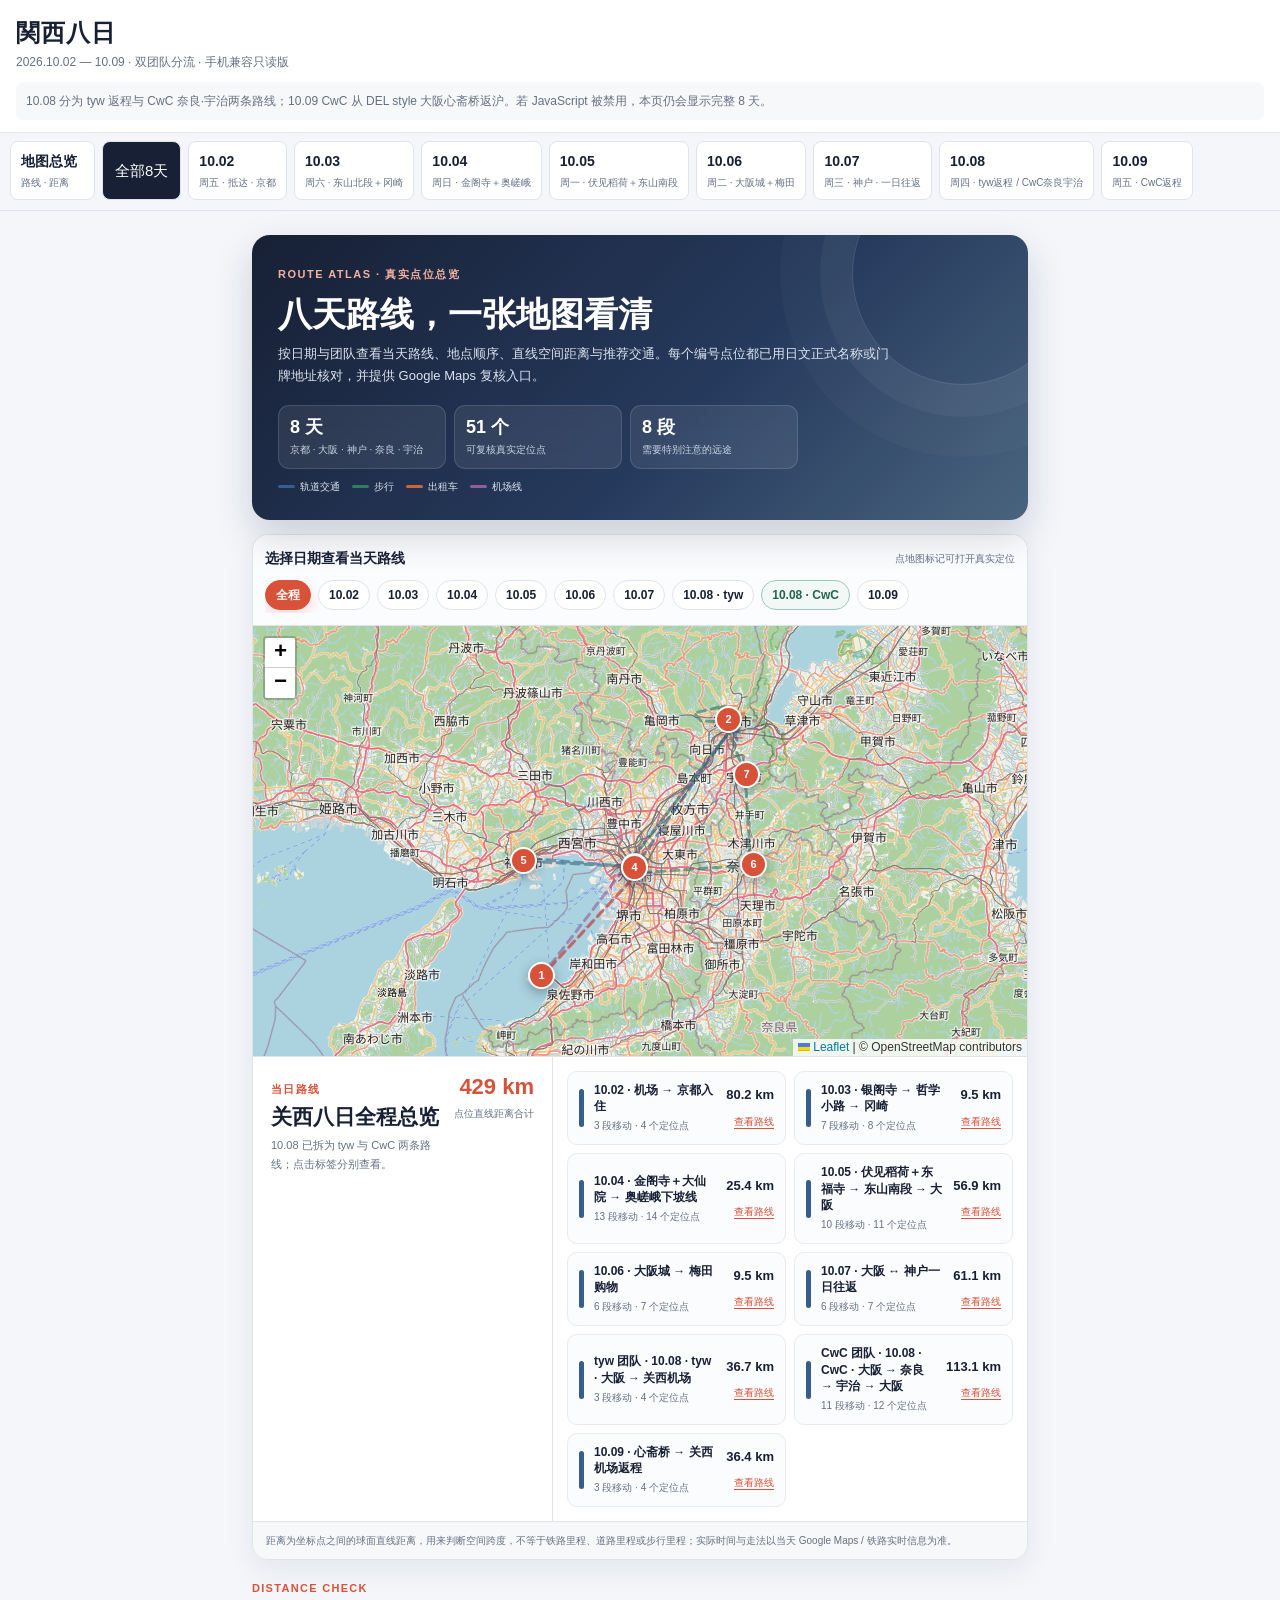
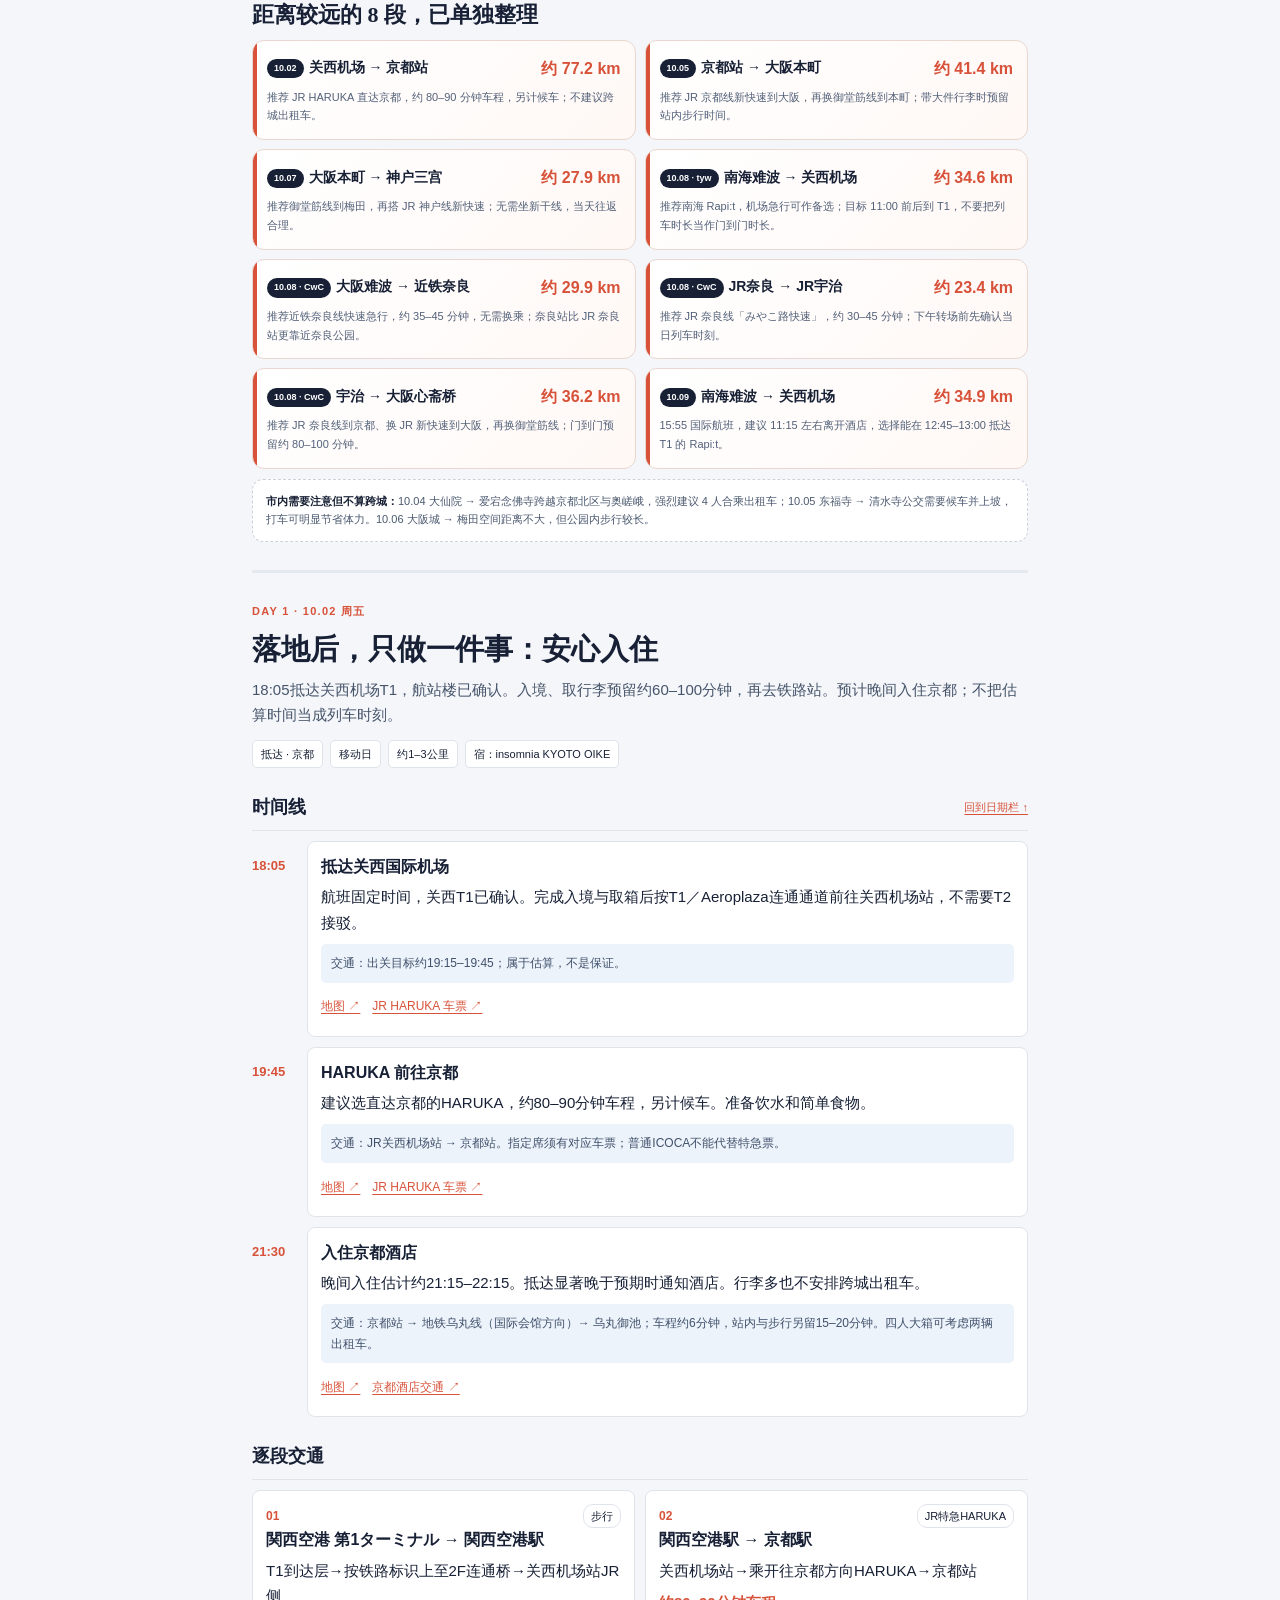
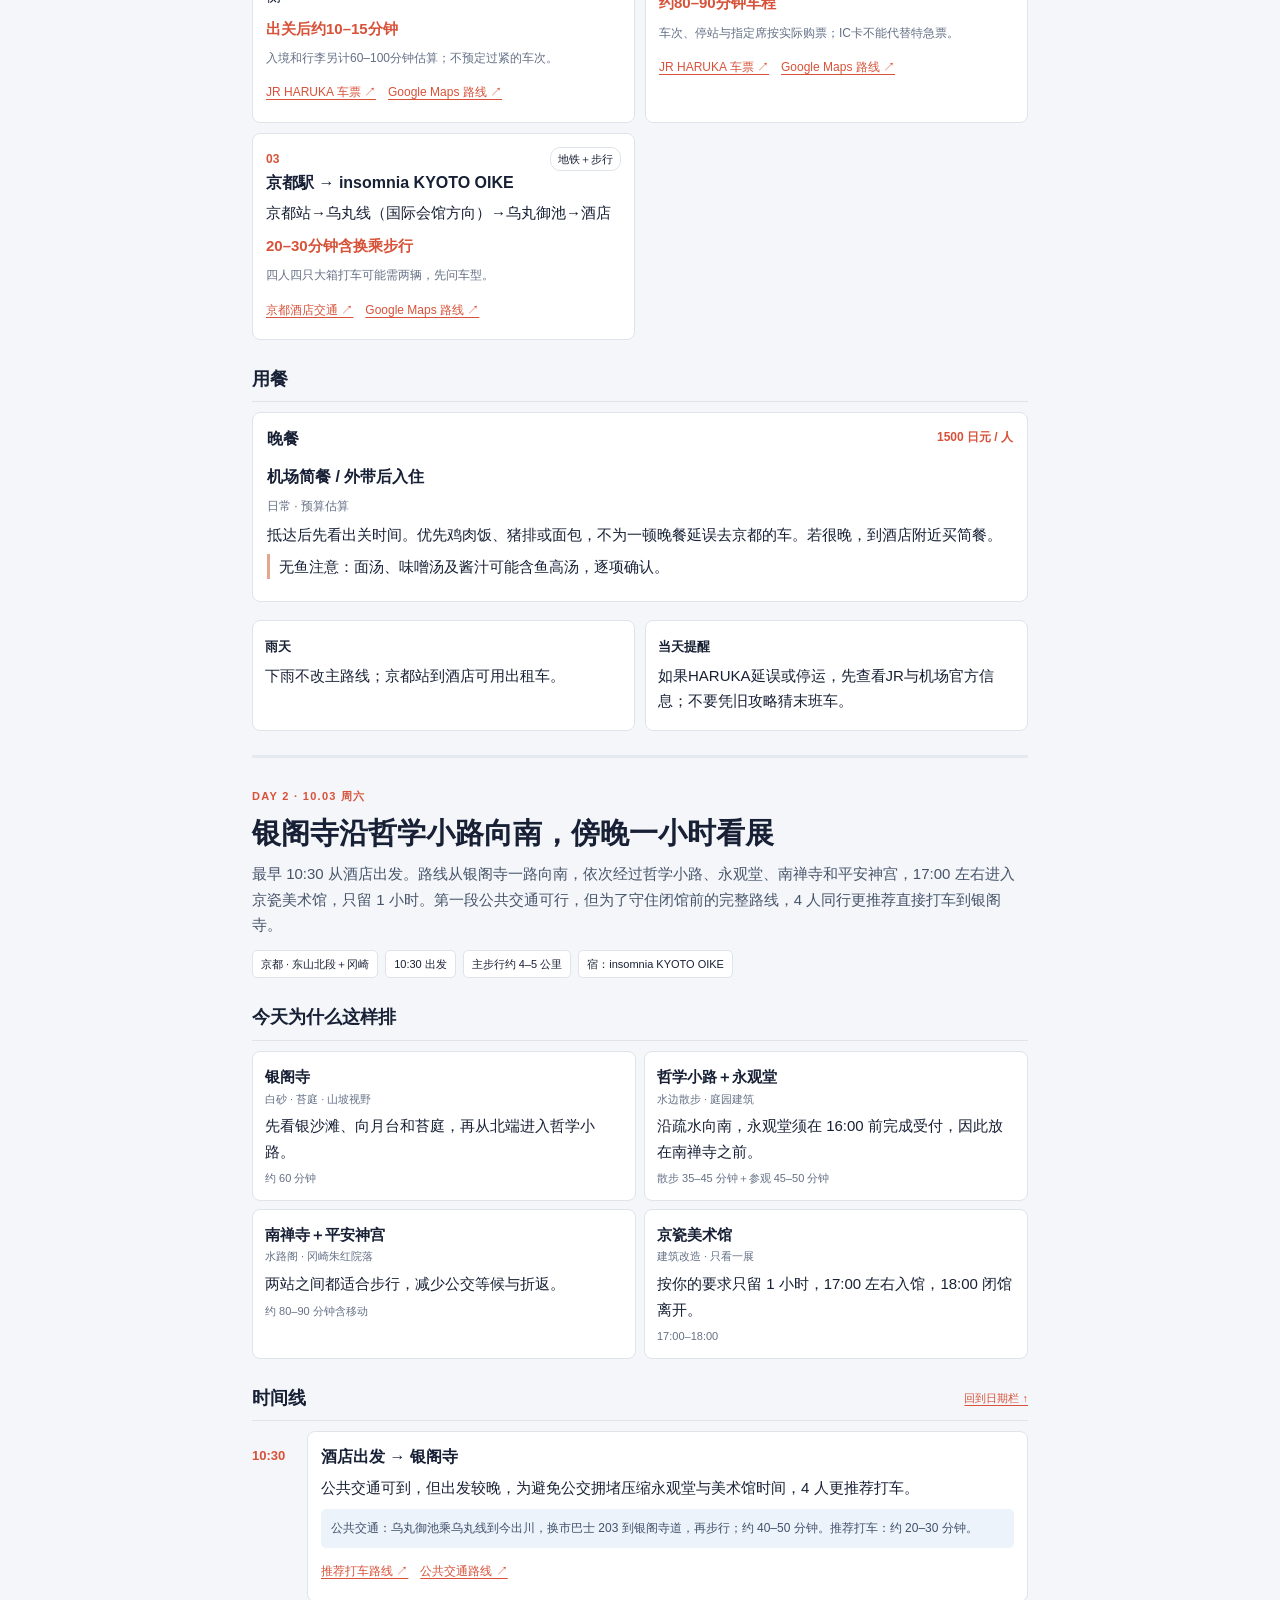
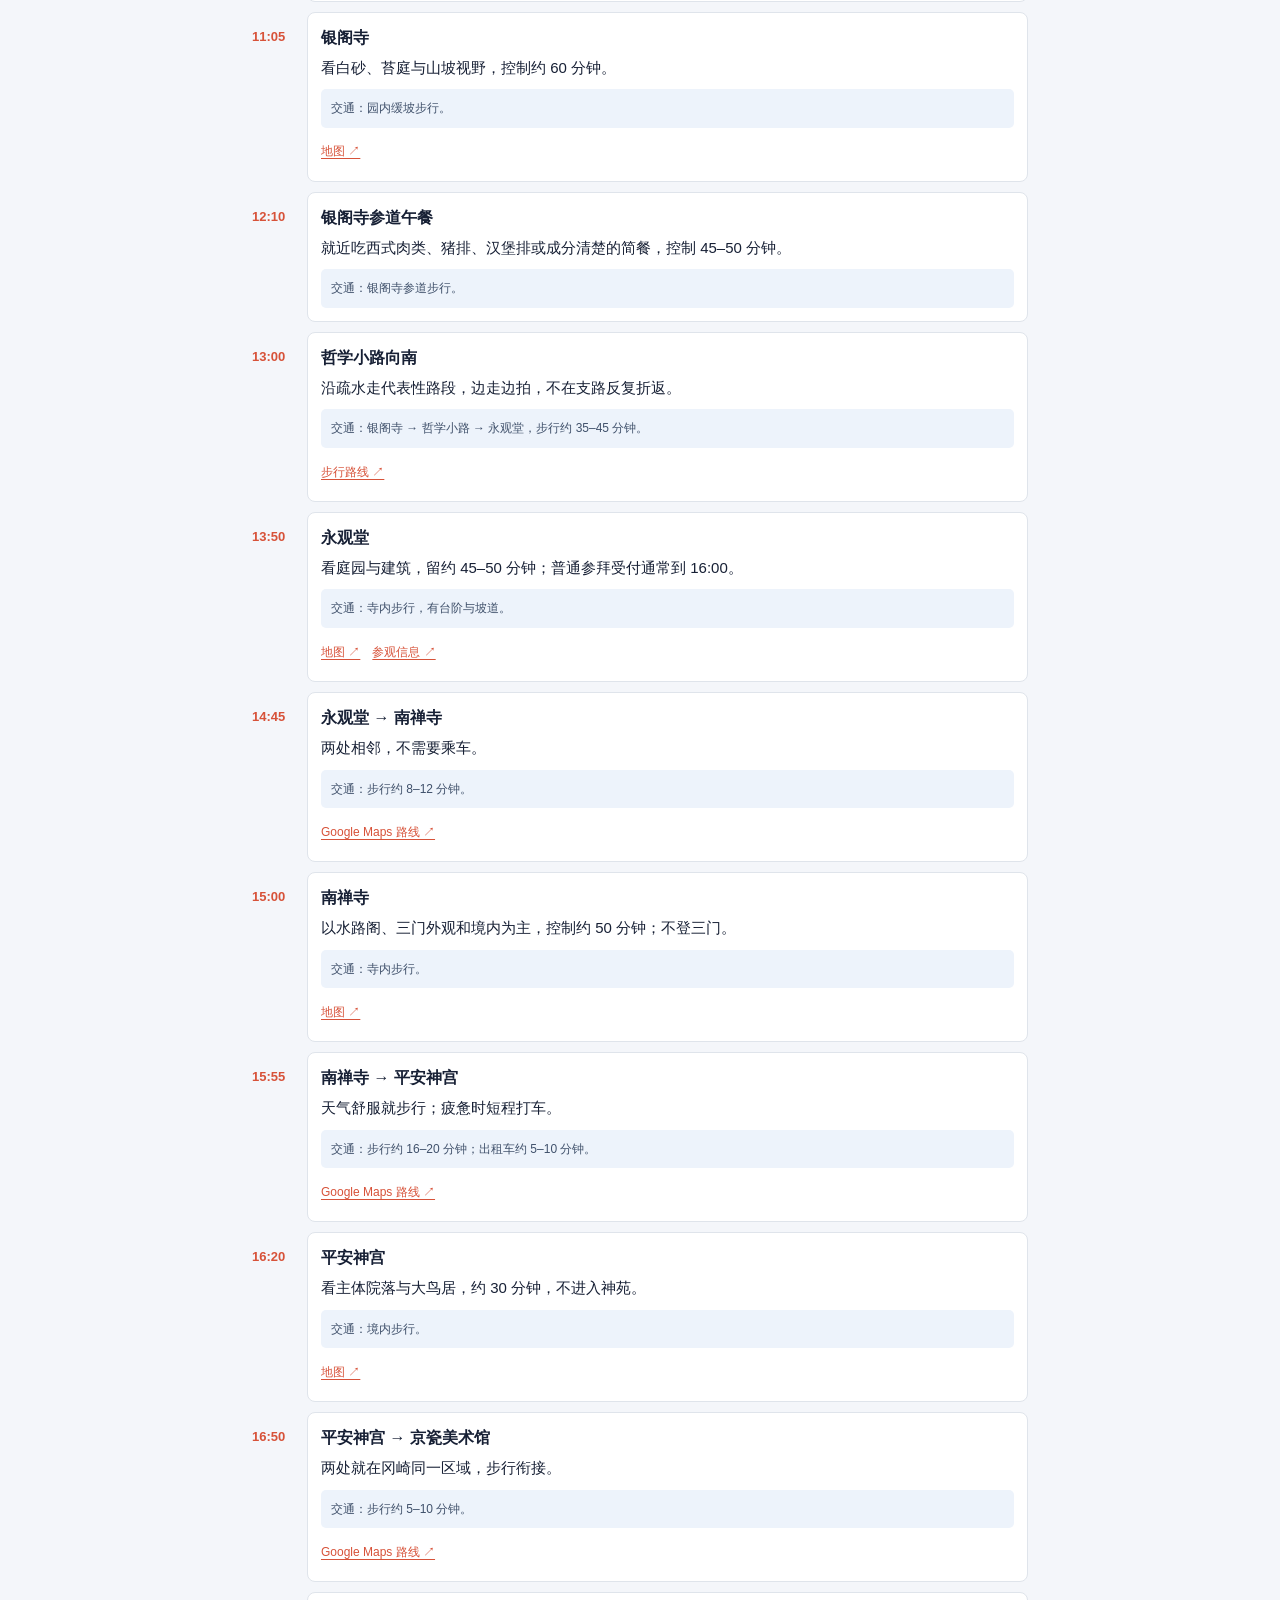
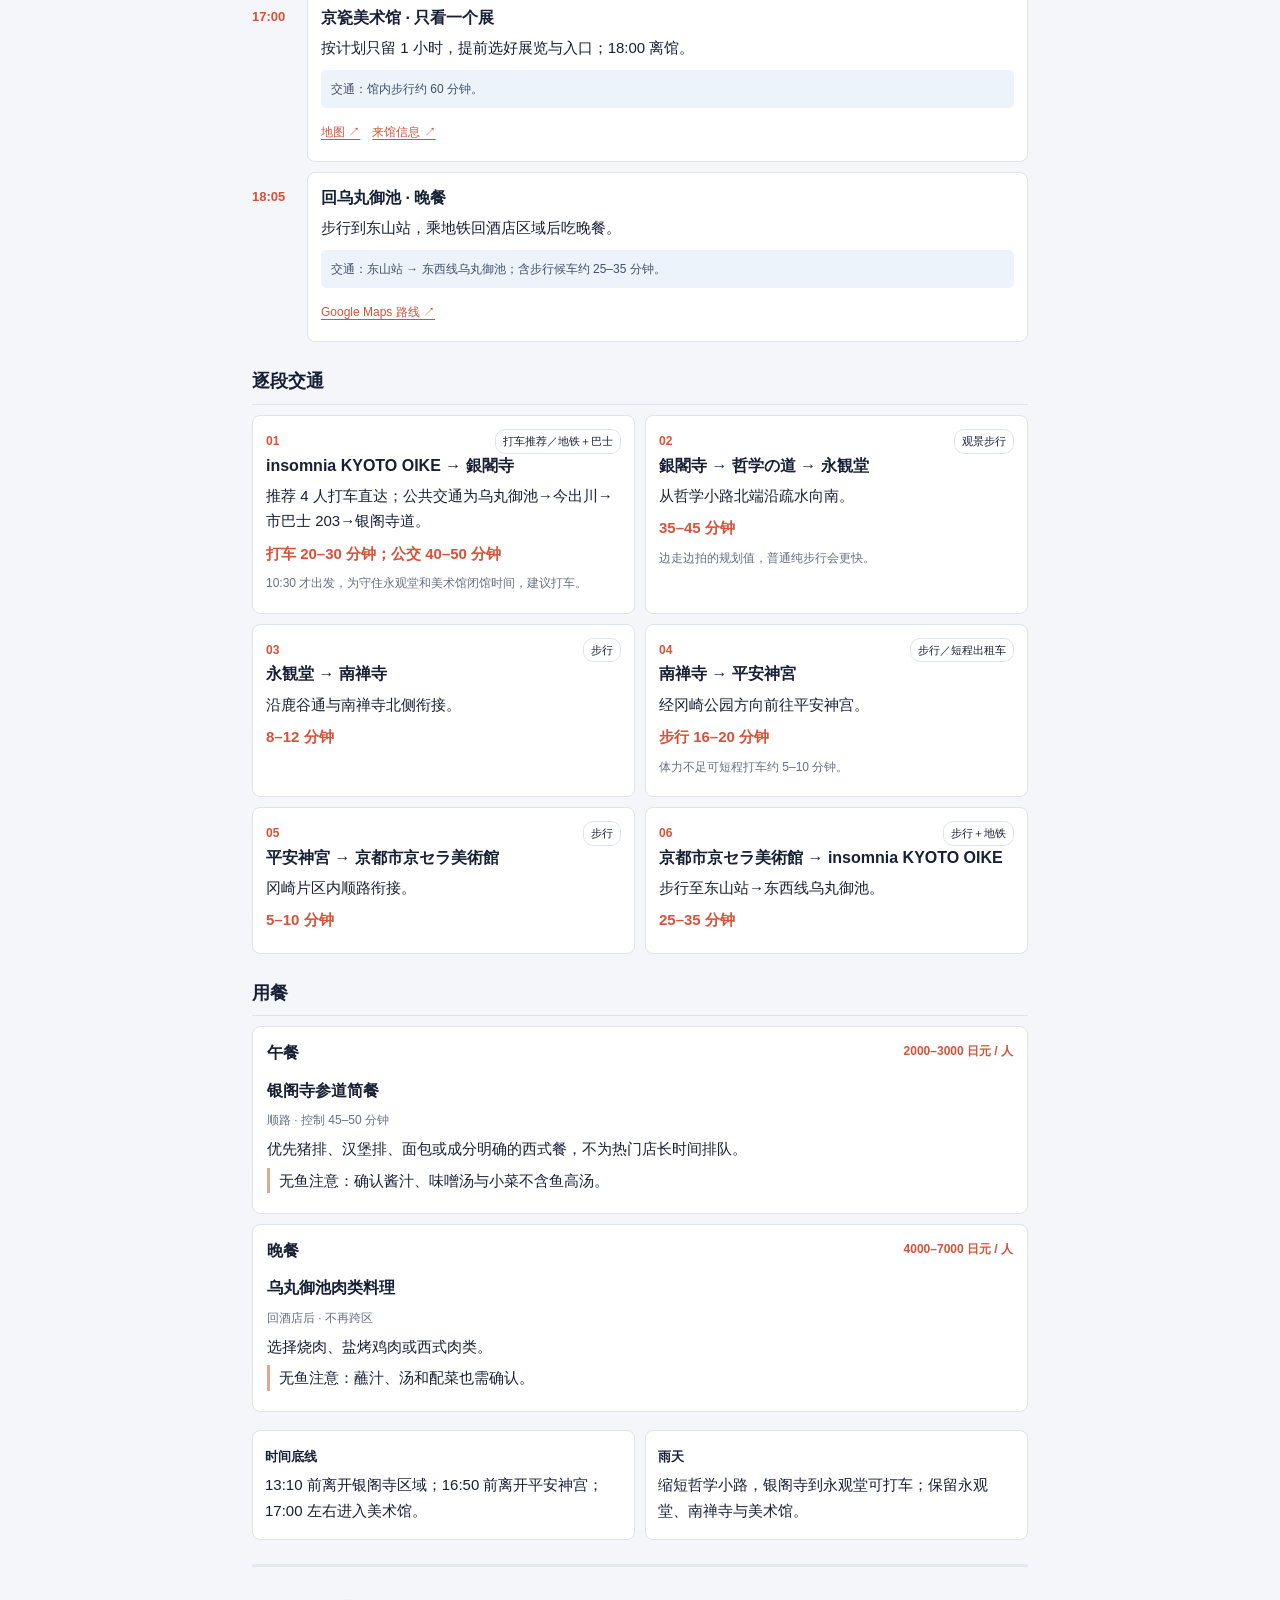
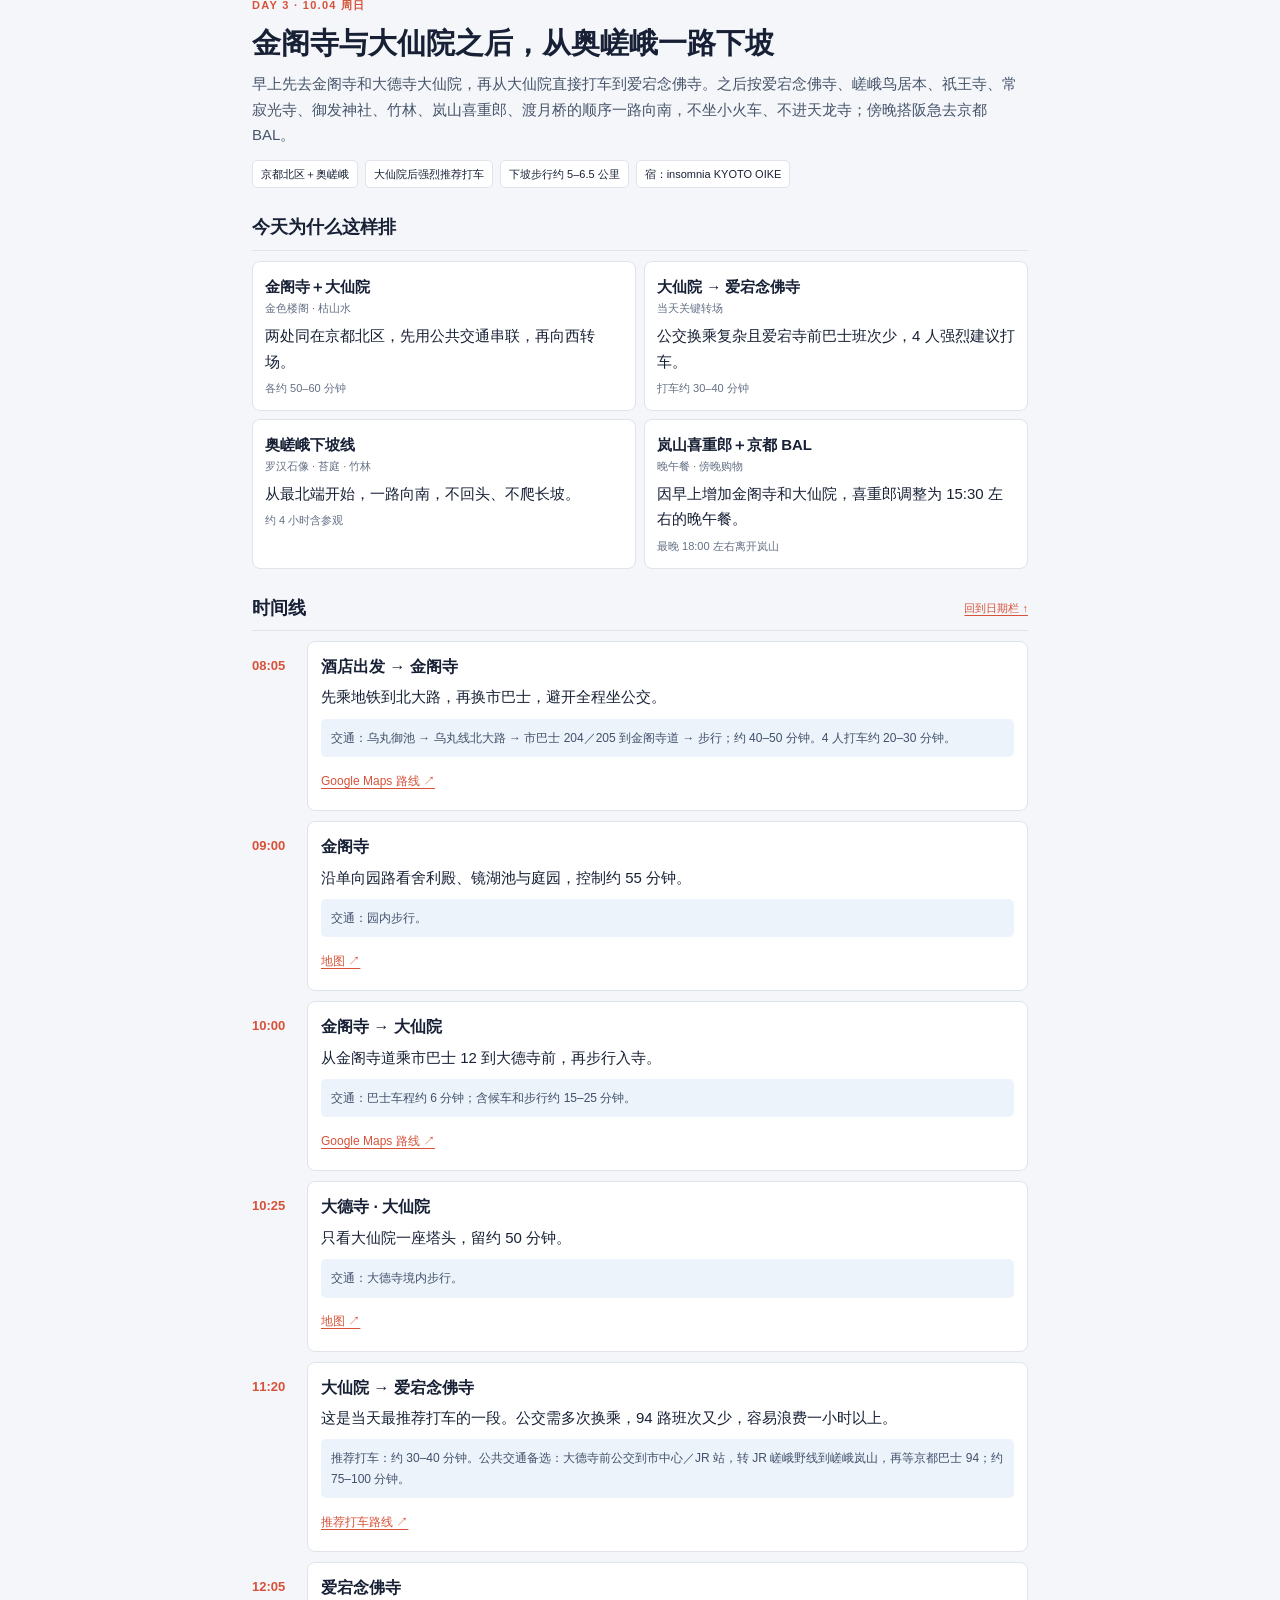
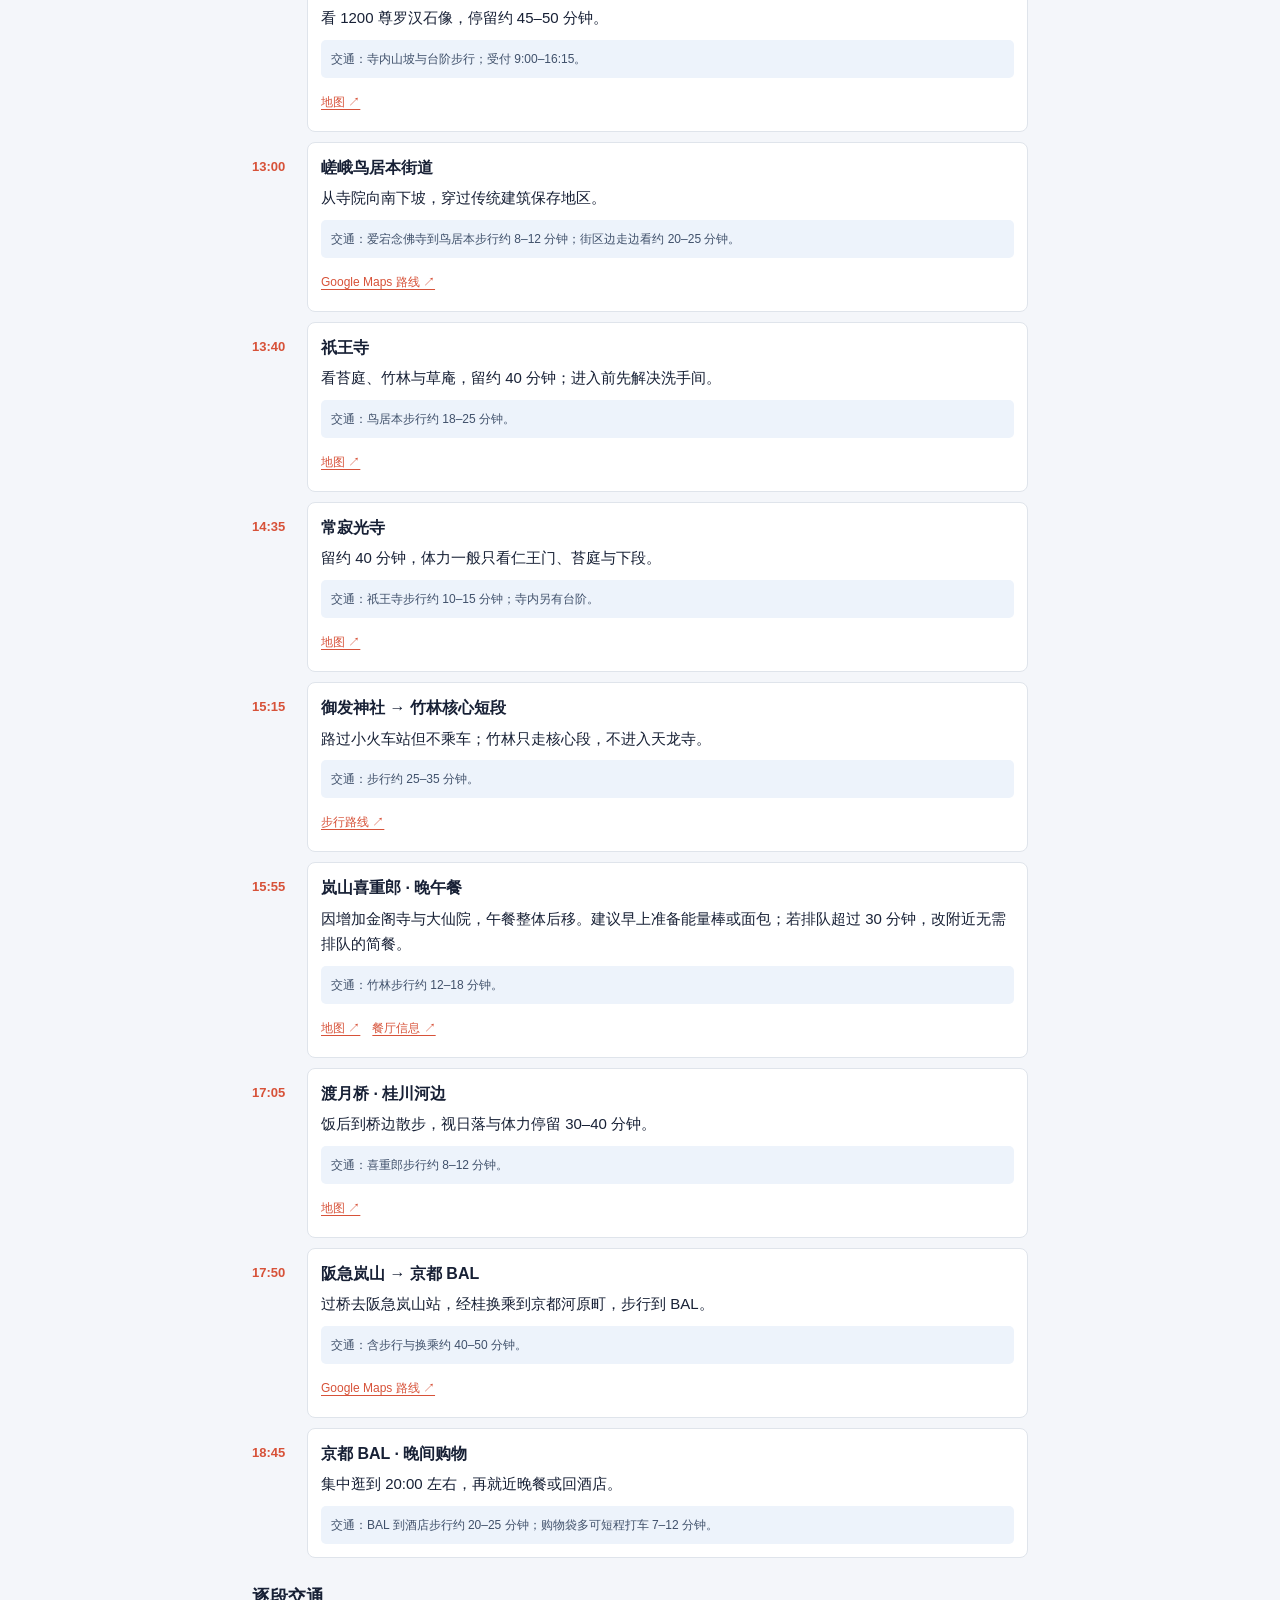
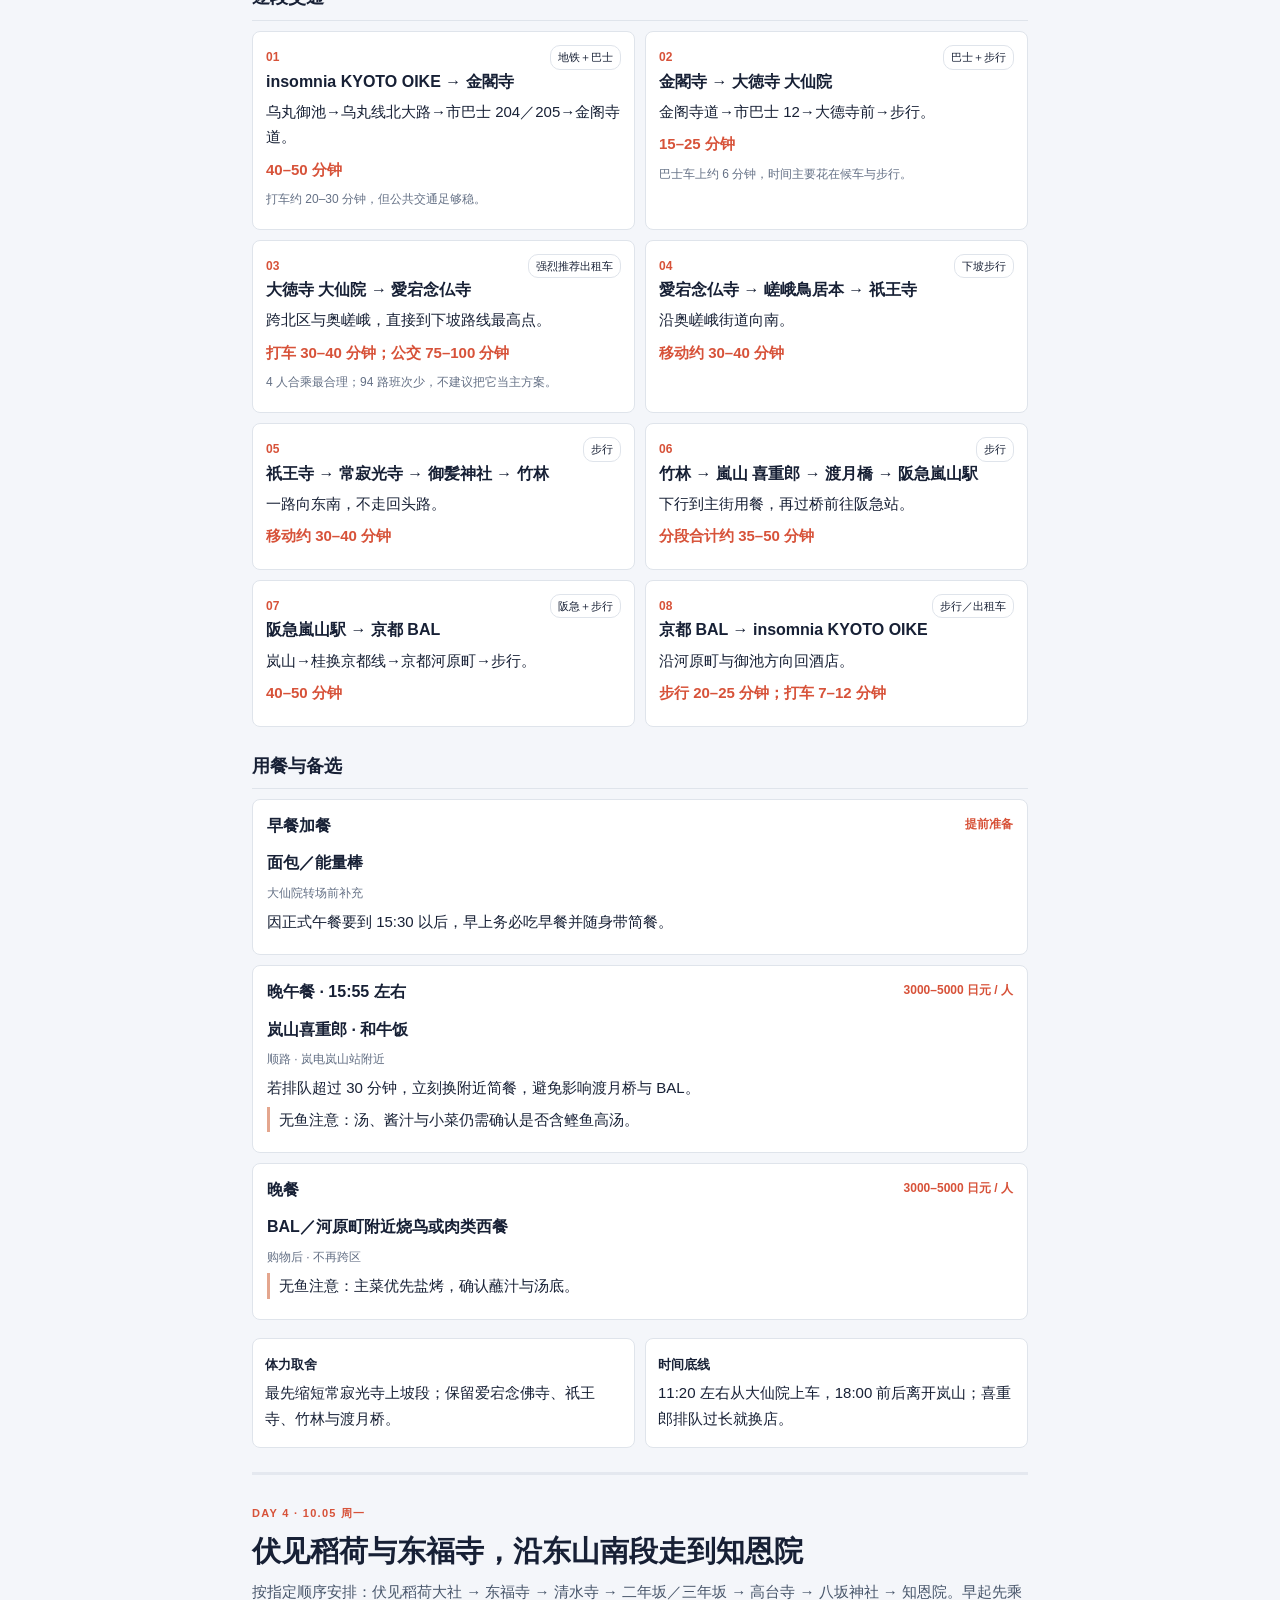
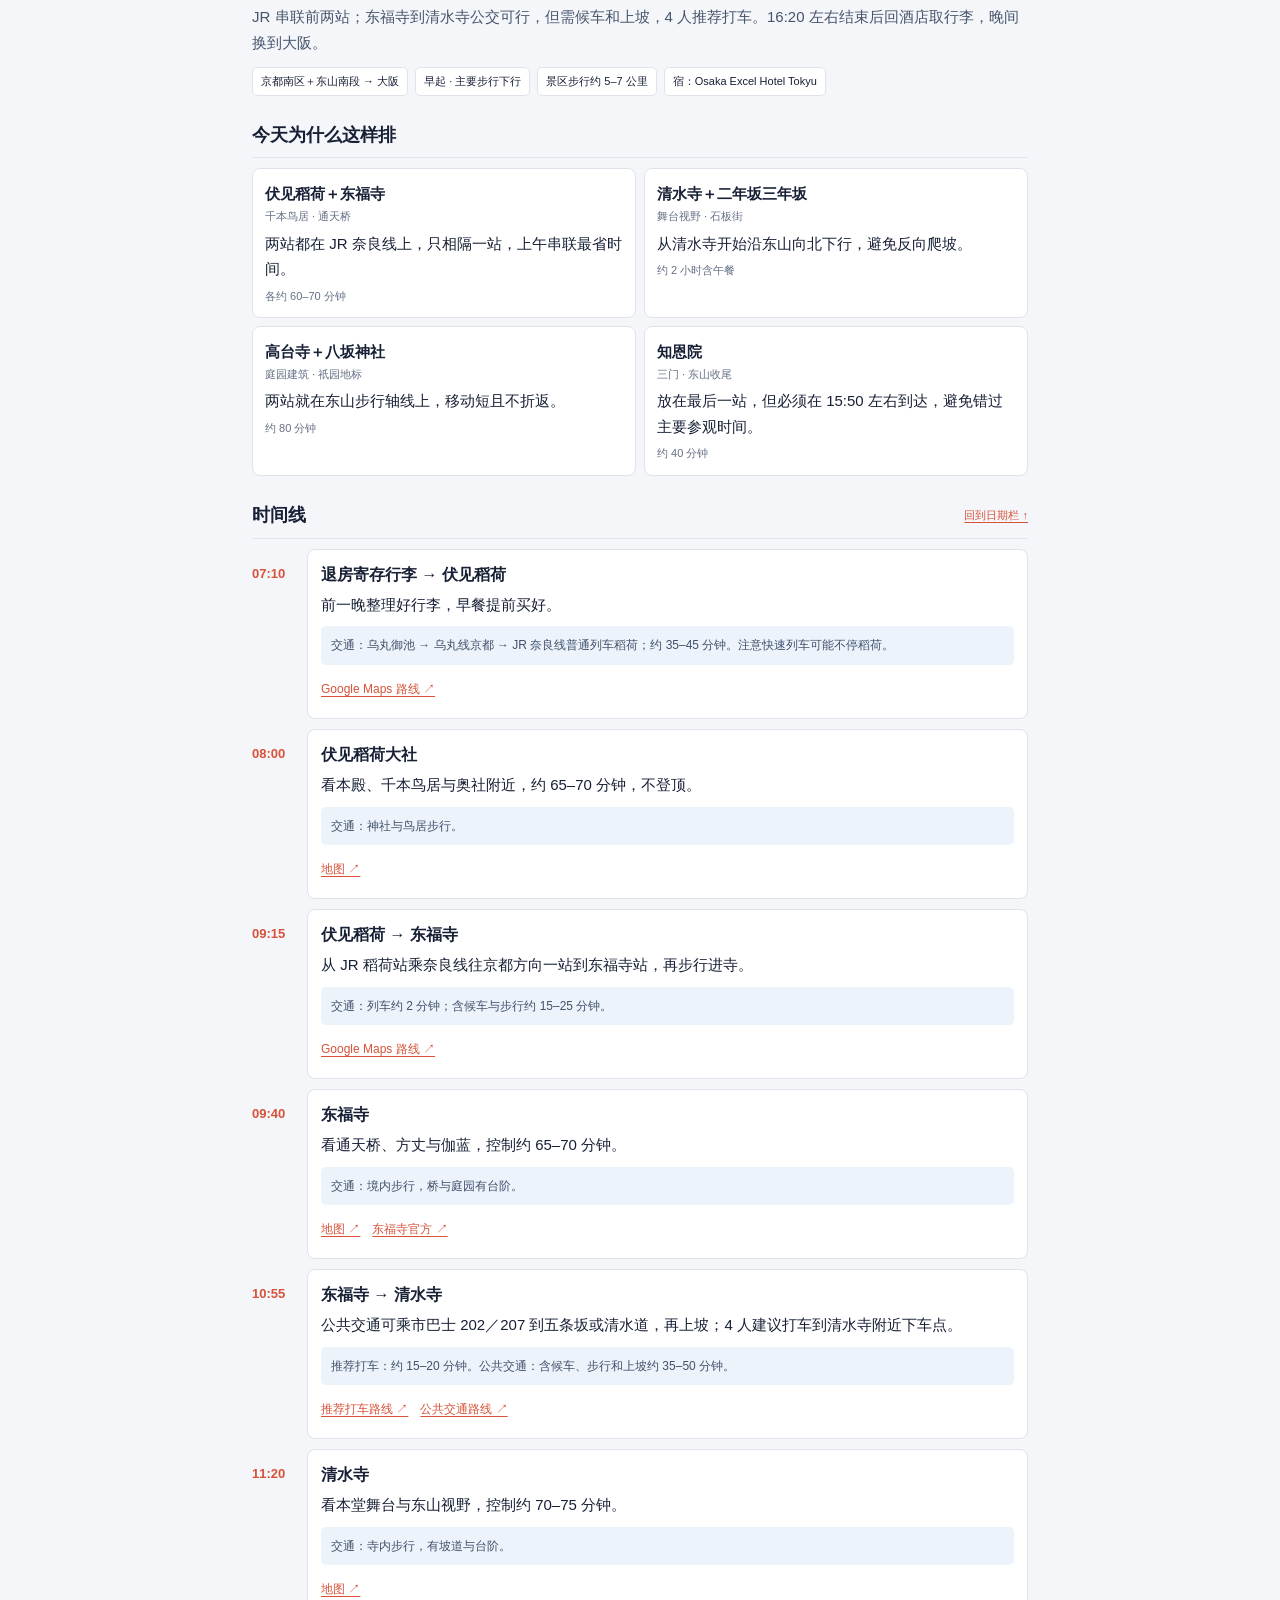
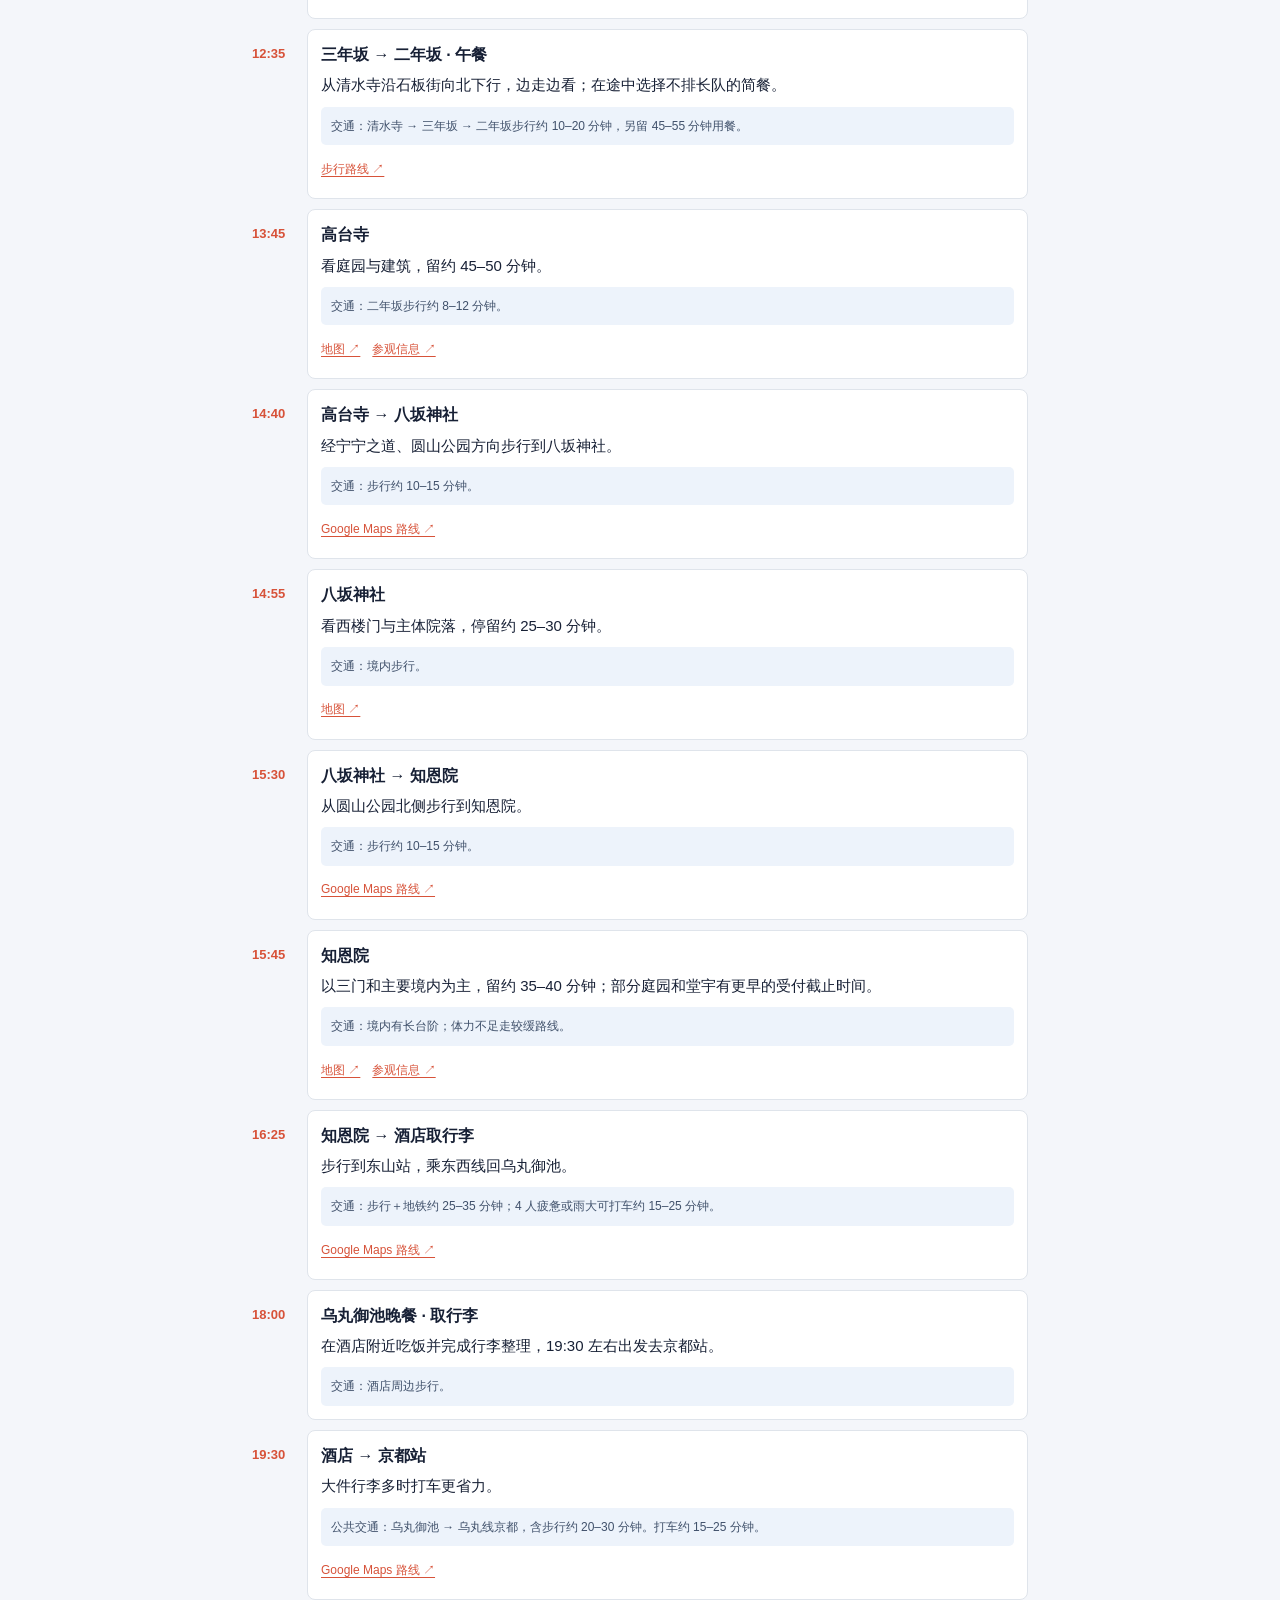
==== commit cf505e88: "更新京都三日行程与地图路线 Co-Authored-By: Aime <aime@bytedance.com> Change-Id: I06addc3e0354257449c9be72b5172fe6" ====
--- a/output/index.html
+++ b/output/index.html
@@ -1,6 +1,6 @@
 <!doctype html><html lang="zh-CN"><head><meta charset="utf-8"><meta name="viewport" content="width=device-width,initial-scale=1,viewport-fit=cover"><meta name="format-detection" content="telephone=no"><title>关西八日 · 双团队行程地图与手机兼容版</title><link rel="stylesheet" href="./leaflet.css"><link rel="stylesheet" href="./map.css"><style>
 :root{--ink:#172035;--muted:#647085;--accent:#d75239;--line:#dfe4eb;--bg:#f4f6fa;--blue:#edf3fb;--paper:#fff}*{box-sizing:border-box}html{scroll-behavior:smooth}body{margin:0;background:var(--bg);color:var(--ink);font:15px/1.7 -apple-system,BlinkMacSystemFont,"PingFang SC","Microsoft YaHei",Arial,sans-serif}a{color:var(--accent);text-decoration-thickness:1px;text-underline-offset:3px}.app-head{padding:18px 16px 12px;background:#fff;border-bottom:1px solid var(--line)}.brand{font:700 24px/1.25 Georgia,"Songti SC",serif;letter-spacing:1px}.brand small{display:block;font:12px/1.5 -apple-system,BlinkMacSystemFont,"PingFang SC",sans-serif;color:var(--muted);letter-spacing:0;margin-top:5px}.notice{margin-top:11px;padding:9px 10px;background:#f7f8fa;border-radius:7px;color:var(--muted);font-size:12px}.nav-wrap{position:sticky;top:0;z-index:50;background:rgba(244,246,250,.96);-webkit-backdrop-filter:blur(12px);backdrop-filter:blur(12px);border-bottom:1px solid var(--line);padding:8px 10px}.nav{display:flex;gap:7px;overflow-x:auto;-webkit-overflow-scrolling:touch;padding-bottom:2px}.day-link{flex:0 0 auto;min-width:85px;padding:8px 10px;border:1px solid var(--line);background:#fff;border-radius:8px;text-decoration:none;color:var(--ink)}.day-link b{display:block;font-size:14px}.day-link small{display:block;color:var(--muted);font-size:10px;white-space:nowrap}.day-link.active{background:var(--ink);border-color:var(--ink);color:#fff}.day-link.active small{color:#cfd5e0}.all-button{flex:0 0 auto;border:1px solid var(--line);background:#fff;border-radius:8px;padding:8px 12px;color:var(--ink);font:inherit}.all-button.active{background:var(--ink);color:#fff}.content{max-width:820px;margin:auto;padding:0 12px 35px}.day-panel{padding:24px 0;border-bottom:3px solid #e4e8ef;scroll-margin-top:78px}.day-head{display:block;margin-bottom:18px}.eyebrow{font-size:11px;letter-spacing:1.3px;color:var(--accent);font-weight:700}.day-head h2{font:700 25px/1.35 Georgia,"Songti SC",serif;margin:7px 0 8px}.day-head p{margin:0;color:#47556a}.meta{display:flex;gap:7px;flex-wrap:wrap;margin-top:12px}.meta span{padding:4px 8px;background:#fff;border:1px solid var(--line);border-radius:5px;font-size:11px}.section-title{display:flex;align-items:center;justify-content:space-between;margin:24px 0 10px;padding-bottom:7px;border-bottom:1px solid var(--line)}.section-title span{font-weight:750;font-size:18px}.section-title a,.section-title small{font-size:11px}.stop{display:grid;grid-template-columns:47px minmax(0,1fr);gap:8px;margin:10px 0}.stop time{color:var(--accent);font-weight:750;font-size:13px;padding-top:14px}.card,.transport,.meal,.feature,.routebox,.tips>div{background:#fff;border:1px solid var(--line);border-radius:8px}.card{padding:13px}.card h3,.transport h3,.meal h3{font-size:16px;line-height:1.45;margin:0 0 6px}.card p,.transport p,.meal p{margin:6px 0}.travel{background:var(--blue);padding:9px 10px;border-radius:5px;color:#40516b;font-size:12px;margin-top:9px}.actions{display:flex;gap:12px;flex-wrap:wrap;margin-top:8px}.link{font-size:12px;min-height:32px;display:inline-flex;align-items:center}.transport-grid{display:grid;gap:10px}.transport{padding:13px}.transport-head{display:flex;justify-content:space-between;align-items:center}.transport-head b{color:var(--accent);font-size:12px}.transport-head span{font-size:11px;border:1px solid var(--line);padding:2px 7px;border-radius:10px}.transport>strong{display:block;color:var(--accent);margin:7px 0}.muted{color:var(--muted);font-size:12px}.meal{padding:14px;margin:10px 0}.meal-top{display:flex;justify-content:space-between;gap:12px}.meal-top strong{color:var(--accent);white-space:nowrap;font-size:12px}.meal h4{font-size:16px;margin:6px 0}.tag{color:var(--muted);font-size:12px}.fish{border-left:3px solid #e4a68e;padding-left:9px}.features{display:grid;gap:8px}.feature{padding:12px}.feature b{display:block}.feature span,.feature small{display:block;color:var(--muted);font-size:11px}.feature p{margin:5px 0}.routebox{padding:12px;margin:13px 0}.routebox svg{display:block;width:100%;height:155px;margin:4px 0}.routebox svg polyline{fill:none;stroke:#d75239;stroke-width:2.2;stroke-dasharray:4 3}.routebox svg circle{fill:#172035}.routebox svg text{fill:#fff;font-size:4px;font-weight:bold}.river{fill:none;stroke:#cfe0f0;stroke-width:6;opacity:.9}.legend{display:flex;flex-wrap:wrap;gap:6px 10px}.legend span{font-size:10px}.legend b{display:inline-flex;width:17px;height:17px;align-items:center;justify-content:center;border-radius:50%;background:#172035;color:#fff;margin-right:4px}.tips{display:grid;gap:10px;margin-top:18px}.tips>div{padding:12px}.tips b{font-size:13px}.tips p{margin:4px 0}.footer{max-width:820px;margin:auto;padding:20px 12px 40px;color:var(--muted);font-size:11px}.sources{display:none}.js-on .day-panel{display:none}.js-on .day-panel.active{display:block}.js-on.show-all .day-panel{display:block}@media(min-width:700px){.content{padding-left:22px;padding-right:22px}.day-head h2{font-size:29px}.features{grid-template-columns:1fr 1fr}.transport-grid{grid-template-columns:1fr 1fr}.tips{grid-template-columns:1fr 1fr}.routebox svg{height:190px}}
-</style></head><body id="top"><header class="app-head"><div class="brand">関西八日<small>2026.10.02 — 10.09 · 双团队分流 · 手机兼容只读版</small></div><div class="notice">10.08 分为 tyw 返程与 CwC 奈良·宇治两条路线；10.09 CwC 从 DEL style 大阪心斋桥返沪。若 JavaScript 被禁用，本页仍会显示完整 8 天。</div></header><div class="nav-wrap"><nav class="nav" aria-label="选择日期"><a class="day-link" href="#map-overview"><b>地图总览</b><small>路线 · 距离</small></a><button type="button" id="show-all" class="all-button">全部8天</button><a class="day-link" href="#day-0" data-day-button="0"><b>10.02</b><small>周五 · 抵达 · 京都</small></a><a class="day-link" href="#day-1" data-day-button="1"><b>10.03</b><small>周六 · 京都 · 北区＋冈崎</small></a><a class="day-link" href="#day-2" data-day-button="2"><b>10.04</b><small>周日 · 奥嵯峨下坡线</small></a><a class="day-link" href="#day-3" data-day-button="3"><b>10.05</b><small>周一 · 京都南区＋东区 → 大阪</small></a><a class="day-link" href="#day-4" data-day-button="4"><b>10.06</b><small>周二 · 大阪城＋梅田</small></a><a class="day-link" href="#day-5" data-day-button="5"><b>10.07</b><small>周三 · 神户 · 一日往返</small></a><a class="day-link" href="#day-6" data-day-button="6"><b>10.08</b><small>周四 · tyw返程 / CwC奈良宇治</small></a><a class="day-link" href="#day-7" data-day-button="7"><b>10.09</b><small>周五 · CwC返程</small></a></nav></div><main class="content"><section class="map-overview" id="map-overview"><div class="map-hero"><span class="map-kicker">ROUTE ATLAS · 真实点位总览</span><h1>八天路线，一张地图看清</h1><p>按日期与团队查看当天路线、地点顺序、直线空间距离与推荐交通。每个编号点位都已用日文正式名称或门牌地址核对，并提供 Google Maps 复核入口。</p><div class="map-stats"><div class="map-stat"><strong>8 天</strong><span>京都 · 大阪 · 神户 · 奈良 · 宇治</span></div><div class="map-stat"><strong>44 个</strong><span>可复核真实定位点</span></div><div class="map-stat"><strong>8 段</strong><span>需要特别注意的远途</span></div></div><div class="route-legend"><span><i style="background:#355e8d"></i>轨道交通</span><span><i style="background:#2f7d68"></i>步行</span><span><i style="background:#c7683c"></i>出租车</span><span><i style="background:#8f5e9d"></i>机场线</span></div></div><div class="map-shell"><div class="map-toolbar"><div class="map-toolbar-title"><strong>选择日期查看当天路线</strong><small>点地图标记可打开真实定位</small></div><div class="map-days" role="group" aria-label="地图日期筛选"><button class="map-day active" type="button" data-map-day="all">全程</button><button class="map-day" type="button" data-map-day="0">10.02</button><button class="map-day" type="button" data-map-day="1">10.03</button><button class="map-day" type="button" data-map-day="2">10.04</button><button class="map-day" type="button" data-map-day="3">10.05</button><button class="map-day" type="button" data-map-day="4">10.06</button><button class="map-day" type="button" data-map-day="5">10.07</button><button class="map-day" type="button" data-map-day="6">10.08 · tyw</button><button class="map-day team-cwc" type="button" data-map-day="7">10.08 · CwC</button><button class="map-day" type="button" data-map-day="8">10.09</button></div></div><div id="trip-map" aria-label="关西八日双团队行程地图"><div class="map-fallback">正在加载地图…</div></div><div class="map-route-panel"><div class="map-route-head"><div class="map-route-head-top"><div><span class="eyebrow">当日路线</span><h2 id="route-title">关西八日全程总览</h2><p id="route-subtitle">点击上方日期，查看当天每一站、分段距离和推荐交通。</p></div><div class="route-total"><strong id="route-total">—</strong><span>点位直线距离合计</span></div></div></div><div class="map-segments" id="route-segments"></div><p class="distance-note">距离为坐标点之间的球面直线距离，用来判断空间跨度，不等于铁路里程、道路里程或步行里程；实际时间与走法以当天 Google Maps / 铁路实时信息为准。</p></div></div><section class="distance-audit" aria-labelledby="distance-audit-title"><span class="eyebrow">DISTANCE CHECK</span><h2 id="distance-audit-title">距离较远的 8 段，已单独整理</h2><div class="long-haul-grid"><article class="long-haul"><div class="long-haul-top"><b><span class="badge">10.02</span>关西机场 → 京都站</b><strong>约 77.2 km</strong></div><p>推荐 JR HARUKA 直达京都，约 80–90 分钟车程，另计候车；不建议跨城出租车。</p></article><article class="long-haul"><div class="long-haul-top"><b><span class="badge">10.05</span>京都站 → 大阪本町</b><strong>约 41.4 km</strong></div><p>推荐 JR 京都线新快速到大阪，再换御堂筋线到本町；带大件行李时预留站内步行时间。</p></article><article class="long-haul"><div class="long-haul-top"><b><span class="badge">10.07</span>大阪本町 → 神户三宫</b><strong>约 27.9 km</strong></div><p>推荐御堂筋线到梅田，再搭 JR 神户线新快速；无需坐新干线，当天往返合理。</p></article><article class="long-haul"><div class="long-haul-top"><b><span class="badge">10.08 · tyw</span>南海难波 → 关西机场</b><strong>约 34.6 km</strong></div><p>推荐南海 Rapi:t，机场急行可作备选；目标 11:00 前后到 T1，不要把列车时长当作门到门时长。</p></article><article class="long-haul"><div class="long-haul-top"><b><span class="badge">10.08 · CwC</span>大阪难波 → 近铁奈良</b><strong>约 29.9 km</strong></div><p>推荐近铁奈良线快速急行，约 35–45 分钟，无需换乘；奈良站比 JR 奈良站更靠近奈良公园。</p></article><article class="long-haul"><div class="long-haul-top"><b><span class="badge">10.08 · CwC</span>JR奈良 → JR宇治</b><strong>约 23.4 km</strong></div><p>推荐 JR 奈良线「みやこ路快速」，约 30–45 分钟；下午转场前先确认当日列车时刻。</p></article><article class="long-haul"><div class="long-haul-top"><b><span class="badge">10.08 · CwC</span>宇治 → 大阪心斋桥</b><strong>约 36.2 km</strong></div><p>推荐 JR 奈良线到京都、换 JR 新快速到大阪，再换御堂筋线；门到门预留约 80–100 分钟。</p></article><article class="long-haul"><div class="long-haul-top"><b><span class="badge">10.09</span>南海难波 → 关西机场</b><strong>约 34.9 km</strong></div><p>15:55 国际航班，建议 11:15 左右离开酒店，选择能在 12:45–13:00 抵达 T1 的 Rapi:t。</p></article></div><div class="distance-secondary"><b>市内需要注意但不算跨城：</b>10.03 大仙院 → 京瓷美术馆、10.05 伏见稻荷 → 银阁寺横跨京都南北，4 人同行时出租车能明显节省换乘；10.06 大阪城 → 梅田虽然空间距离不大，但公园内步行较长。</div></section></section><section class="day-panel" id="day-0" data-day-panel="0">
+</style></head><body id="top"><header class="app-head"><div class="brand">関西八日<small>2026.10.02 — 10.09 · 双团队分流 · 手机兼容只读版</small></div><div class="notice">10.08 分为 tyw 返程与 CwC 奈良·宇治两条路线；10.09 CwC 从 DEL style 大阪心斋桥返沪。若 JavaScript 被禁用，本页仍会显示完整 8 天。</div></header><div class="nav-wrap"><nav class="nav" aria-label="选择日期"><a class="day-link" href="#map-overview"><b>地图总览</b><small>路线 · 距离</small></a><button type="button" id="show-all" class="all-button">全部8天</button><a class="day-link" href="#day-0" data-day-button="0"><b>10.02</b><small>周五 · 抵达 · 京都</small></a><a class="day-link" href="#day-1" data-day-button="1"><b>10.03</b><small>周六 · 东山北段＋冈崎</small></a><a class="day-link" href="#day-2" data-day-button="2"><b>10.04</b><small>周日 · 金阁寺＋奥嵯峨</small></a><a class="day-link" href="#day-3" data-day-button="3"><b>10.05</b><small>周一 · 伏见稻荷＋东山南段</small></a><a class="day-link" href="#day-4" data-day-button="4"><b>10.06</b><small>周二 · 大阪城＋梅田</small></a><a class="day-link" href="#day-5" data-day-button="5"><b>10.07</b><small>周三 · 神户 · 一日往返</small></a><a class="day-link" href="#day-6" data-day-button="6"><b>10.08</b><small>周四 · tyw返程 / CwC奈良宇治</small></a><a class="day-link" href="#day-7" data-day-button="7"><b>10.09</b><small>周五 · CwC返程</small></a></nav></div><main class="content"><section class="map-overview" id="map-overview"><div class="map-hero"><span class="map-kicker">ROUTE ATLAS · 真实点位总览</span><h1>八天路线，一张地图看清</h1><p>按日期与团队查看当天路线、地点顺序、直线空间距离与推荐交通。每个编号点位都已用日文正式名称或门牌地址核对，并提供 Google Maps 复核入口。</p><div class="map-stats"><div class="map-stat"><strong>8 天</strong><span>京都 · 大阪 · 神户 · 奈良 · 宇治</span></div><div class="map-stat"><strong>51 个</strong><span>可复核真实定位点</span></div><div class="map-stat"><strong>8 段</strong><span>需要特别注意的远途</span></div></div><div class="route-legend"><span><i style="background:#355e8d"></i>轨道交通</span><span><i style="background:#2f7d68"></i>步行</span><span><i style="background:#c7683c"></i>出租车</span><span><i style="background:#8f5e9d"></i>机场线</span></div></div><div class="map-shell"><div class="map-toolbar"><div class="map-toolbar-title"><strong>选择日期查看当天路线</strong><small>点地图标记可打开真实定位</small></div><div class="map-days" role="group" aria-label="地图日期筛选"><button class="map-day active" type="button" data-map-day="all">全程</button><button class="map-day" type="button" data-map-day="0">10.02</button><button class="map-day" type="button" data-map-day="1">10.03</button><button class="map-day" type="button" data-map-day="2">10.04</button><button class="map-day" type="button" data-map-day="3">10.05</button><button class="map-day" type="button" data-map-day="4">10.06</button><button class="map-day" type="button" data-map-day="5">10.07</button><button class="map-day" type="button" data-map-day="6">10.08 · tyw</button><button class="map-day team-cwc" type="button" data-map-day="7">10.08 · CwC</button><button class="map-day" type="button" data-map-day="8">10.09</button></div></div><div id="trip-map" aria-label="关西八日双团队行程地图"><div class="map-fallback">正在加载地图…</div></div><div class="map-route-panel"><div class="map-route-head"><div class="map-route-head-top"><div><span class="eyebrow">当日路线</span><h2 id="route-title">关西八日全程总览</h2><p id="route-subtitle">点击上方日期，查看当天每一站、分段距离和推荐交通。</p></div><div class="route-total"><strong id="route-total">—</strong><span>点位直线距离合计</span></div></div></div><div class="map-segments" id="route-segments"></div><p class="distance-note">距离为坐标点之间的球面直线距离，用来判断空间跨度，不等于铁路里程、道路里程或步行里程；实际时间与走法以当天 Google Maps / 铁路实时信息为准。</p></div></div><section class="distance-audit" aria-labelledby="distance-audit-title"><span class="eyebrow">DISTANCE CHECK</span><h2 id="distance-audit-title">距离较远的 8 段，已单独整理</h2><div class="long-haul-grid"><article class="long-haul"><div class="long-haul-top"><b><span class="badge">10.02</span>关西机场 → 京都站</b><strong>约 77.2 km</strong></div><p>推荐 JR HARUKA 直达京都，约 80–90 分钟车程，另计候车；不建议跨城出租车。</p></article><article class="long-haul"><div class="long-haul-top"><b><span class="badge">10.05</span>京都站 → 大阪本町</b><strong>约 41.4 km</strong></div><p>推荐 JR 京都线新快速到大阪，再换御堂筋线到本町；带大件行李时预留站内步行时间。</p></article><article class="long-haul"><div class="long-haul-top"><b><span class="badge">10.07</span>大阪本町 → 神户三宫</b><strong>约 27.9 km</strong></div><p>推荐御堂筋线到梅田，再搭 JR 神户线新快速；无需坐新干线，当天往返合理。</p></article><article class="long-haul"><div class="long-haul-top"><b><span class="badge">10.08 · tyw</span>南海难波 → 关西机场</b><strong>约 34.6 km</strong></div><p>推荐南海 Rapi:t，机场急行可作备选；目标 11:00 前后到 T1，不要把列车时长当作门到门时长。</p></article><article class="long-haul"><div class="long-haul-top"><b><span class="badge">10.08 · CwC</span>大阪难波 → 近铁奈良</b><strong>约 29.9 km</strong></div><p>推荐近铁奈良线快速急行，约 35–45 分钟，无需换乘；奈良站比 JR 奈良站更靠近奈良公园。</p></article><article class="long-haul"><div class="long-haul-top"><b><span class="badge">10.08 · CwC</span>JR奈良 → JR宇治</b><strong>约 23.4 km</strong></div><p>推荐 JR 奈良线「みやこ路快速」，约 30–45 分钟；下午转场前先确认当日列车时刻。</p></article><article class="long-haul"><div class="long-haul-top"><b><span class="badge">10.08 · CwC</span>宇治 → 大阪心斋桥</b><strong>约 36.2 km</strong></div><p>推荐 JR 奈良线到京都、换 JR 新快速到大阪，再换御堂筋线；门到门预留约 80–100 分钟。</p></article><article class="long-haul"><div class="long-haul-top"><b><span class="badge">10.09</span>南海难波 → 关西机场</b><strong>约 34.9 km</strong></div><p>15:55 国际航班，建议 11:15 左右离开酒店，选择能在 12:45–13:00 抵达 T1 的 Rapi:t。</p></article></div><div class="distance-secondary"><b>市内需要注意但不算跨城：</b>10.04 大仙院 → 爱宕念佛寺跨越京都北区与奥嵯峨，强烈建议 4 人合乘出租车；10.05 东福寺 → 清水寺公交需要候车并上坡，打车可明显节省体力。10.06 大阪城 → 梅田空间距离不大，但公园内步行较长。</div></section></section><section class="day-panel" id="day-0" data-day-panel="0">
       <header class="day-head"><div><span class="eyebrow">DAY 1 · 10.02 周五</span><h2>落地后，只做一件事：安心入住</h2><p>18:05抵达关西机场T1，航站楼已确认。入境、取行李预留约60–100分钟，再去铁路站。预计晚间入住京都；不把估算时间当成列车时刻。</p></div><div class="meta"><span>抵达 · 京都</span><span>移动日</span><span>约1–3公里</span><span>宿：insomnia KYOTO OIKE</span></div></header>
       
       
@@ -9,30 +9,97 @@
       <section id="food-0"><div class="section-title"><span>用餐</span></div><article class="meal"><div class="meal-top"><h3>晚餐</h3><strong>1500 日元 / 人</strong></div><h4>机场简餐 / 外带后入住</h4><p class="tag">日常 · 预算估算</p><p>抵达后先看出关时间。优先鸡肉饭、猪排或面包，不为一顿晚餐延误去京都的车。若很晚，到酒店附近买简餐。</p><p class="fish">无鱼注意：面汤、味噌汤及酱汁可能含鱼高汤，逐项确认。</p><div class="actions"></div></article></section>
       <section class="tips"><div><b>雨天</b><p>下雨不改主路线；京都站到酒店可用出租车。</p></div><div><b>当天提醒</b><p>如果HARUKA延误或停运，先查看JR与机场官方信息；不要凭旧攻略猜末班车。</p></div></section>
     </section><section class="day-panel" id="day-1" data-day-panel="1">
-      <header class="day-head"><div><span class="eyebrow">DAY 2 · 10.03 周六</span><h2>金阁与枯山水，最后看一场展</h2><p>午餐仍放在酒店附近。下午先去同属北区的金阁寺和大德寺大仙院，再用出租车直达京瓷美术馆。美术馆必须放今天：10/5是周一休馆。Google Maps核对显示酒店到金阁寺公共交通约35分钟、金阁寺到大仙院约12分钟、大仙院到美术馆公交约47分钟而驾车约20分钟。</p></div><div class="meta"><span>京都 · 北区＋冈崎</span><span>中午出发 · 两段公共交通＋一段打车</span><span>约4–5公里</span><span>宿：insomnia KYOTO OIKE</span></div></header>
-      
-      <section><div class="section-title"><span>今天为什么这样排</span></div><div class="features"><div class="feature"><b>金阁寺</b><span>金箔楼阁 · 镜湖池</span><p>初访京都最直观的标志之一。沿单向园路看楼阁、倒影和松树构图，约一小时即可。</p><small>50–60分钟</small><a class="link" href="https://www.shokoku-ji.jp/kinkakuji/access/" target="_blank" rel="noopener noreferrer">金阁寺参观与交通 ↗</a></div><div class="feature"><b>大德寺 · 大仙院</b><span>枯山水 · 留白</span><p>只看大仙院一座塔头，用石、砂和留白对照金阁寺的鲜明视觉，不连刷寺院。</p><small>55–65分钟</small><a class="link" href="https://daisen-in.net/fee_information/" target="_blank" rel="noopener noreferrer">大仙院参观与交通 ↗</a></div><div class="feature"><b>京瓷美术馆</b><span>建筑改造 · 只选一展</span><p>常设收藏秋季展10/9才开始；本次在山鹿清华染织展与《禅与吉卜力》中提前选一个。</p><small>90分钟</small><a class="link" href="https://kyotocity-kyocera.museum/info" target="_blank" rel="noopener noreferrer">京瓷美术馆来馆信息 ↗</a></div></div></section>
-      <section id="plan-1"><div class="section-title"><span>时间线</span><a href="#top">回到日期栏 ↑</a></div><article class="stop"><time>12:00</time><div class="card"><h3>酒店附近午餐</h3><p>第一站留在乌丸御池，吃成分清楚的西式肉类、面包或定食；12:45左右离开。</p><div class="travel">交通：酒店周边步行。</div><div class="actions"><a class="link" href="https://www.google.com/maps/search/?api=1&amp;query=%E7%83%8F%E4%B8%B8%E5%BE%A1%E6%B1%A0%E9%A7%85" target="_blank" rel="noopener noreferrer">地图 ↗</a></div></div></article><article class="stop"><time>12:50</time><div class="card"><h3>前往金阁寺</h3><p>公共交通已经Google Maps核对；4人若想更从容也可直接打车。</p><div class="travel">交通：主选：乌丸御池→东西线二条，换市巴士205至金阁寺道，再步行；约35–45分钟。出租车约20–30分钟。</div><div class="actions"><a class="link" href="https://www.google.com/maps/search/?api=1&amp;query=%E9%87%91%E9%96%A3%E5%AF%BA" target="_blank" rel="noopener noreferrer">地图 ↗</a><a class="link" href="https://www.shokoku-ji.jp/kinkakuji/access/" target="_blank" rel="noopener noreferrer">金阁寺参观与交通 ↗</a></div></div></article><article class="stop"><time>13:30</time><div class="card"><h3>金阁寺</h3><p>沿规定园路看舍利殿与镜湖池，控制55分钟；不等待同一个机位。</p><div class="travel">交通：园内单向步行。</div><div class="actions"><a class="link" href="https://www.google.com/maps/search/?api=1&amp;query=%E9%87%91%E9%96%A3%E5%AF%BA" target="_blank" rel="noopener noreferrer">地图 ↗</a><a class="link" href="https://www.shokoku-ji.jp/kinkakuji/access/" target="_blank" rel="noopener noreferrer">金阁寺参观与交通 ↗</a></div></div></article><article class="stop"><time>14:25</time><div class="card"><h3>金阁寺 → 大仙院</h3><p>这是当天最短的移动段。</p><div class="travel">交通：金阁寺道乘204／205／12／25至大德寺前，再步行入塔头；Google Maps约12–20分钟。</div><div class="actions"><a class="link" href="https://www.google.com/maps/search/?api=1&amp;query=%E5%A4%A7%E4%BB%99%E9%99%A2%20%E4%BA%AC%E9%83%BD" target="_blank" rel="noopener noreferrer">地图 ↗</a><a class="link" href="https://www2.city.kyoto.lg.jp/kotsu/busdia/hyperdia/22140005.htm" target="_blank" rel="noopener noreferrer">金阁寺→大德寺 204路 ↗</a></div></div></article><article class="stop"><time>14:50</time><div class="card"><h3>大德寺 · 大仙院</h3><p>只看大仙院，留约60分钟安静看枯山水。15:50前离开，给美术馆留足时间。</p><div class="travel">交通：大德寺境内及塔头步行。</div><div class="actions"><a class="link" href="https://www.google.com/maps/search/?api=1&amp;query=%E5%A4%A7%E4%BB%99%E9%99%A2%20%E4%BA%AC%E9%83%BD" target="_blank" rel="noopener noreferrer">地图 ↗</a><a class="link" href="https://daisen-in.net/fee_information/" target="_blank" rel="noopener noreferrer">大仙院参观与交通 ↗</a></div></div></article><article class="stop"><time>15:55</time><div class="card"><h3>大仙院 → 京瓷美术馆</h3><p>这段明确打车，不把近一小时耗在公交上。</p><div class="travel">交通：Google Maps：公共交通约47分钟；驾车约20分钟。4人主选出租车，按拥堵预留20–30分钟。</div><div class="actions"><a class="link" href="https://www.google.com/maps/search/?api=1&amp;query=%E4%BA%AC%E9%83%BD%E5%B8%82%E4%BA%AC%E3%82%BB%E3%83%A9%E7%BE%8E%E8%A1%93%E9%A4%A8" target="_blank" rel="noopener noreferrer">地图 ↗</a><a class="link" href="https://kyotocity-kyocera.museum/info" target="_blank" rel="noopener noreferrer">京瓷美术馆来馆信息 ↗</a></div></div></article><article class="stop"><time>16:20</time><div class="card"><h3>京瓷美术馆 · 只看一个特展</h3><p>提前选山鹿清华染织展或《禅与吉卜力》，不要两展连刷。17:30前入场，18:00闭馆。</p><div class="travel">交通：馆内约90分钟。</div><div class="actions"><a class="link" href="https://www.google.com/maps/search/?api=1&amp;query=%E4%BA%AC%E9%83%BD%E5%B8%82%E4%BA%AC%E3%82%BB%E3%83%A9%E7%BE%8E%E8%A1%93%E9%A4%A8" target="_blank" rel="noopener noreferrer">地图 ↗</a><a class="link" href="https://kyotocity-kyocera.museum/info" target="_blank" rel="noopener noreferrer">京瓷美术馆来馆信息 ↗</a></div></div></article><article class="stop"><time>18:05</time><div class="card"><h3>回乌丸御池</h3><p>美术馆步行至东山站，地铁直达酒店区域。</p><div class="travel">交通：东山→东西线乌丸御池；Google Maps反向查询约20分钟，按步行候车预留25–35分钟。</div><div class="actions"><a class="link" href="https://www.google.com/maps/search/?api=1&amp;query=insomnia%20KYOTO%20OIKE" target="_blank" rel="noopener noreferrer">地图 ↗</a><a class="link" href="https://www.inso-mnia.com/kyoto/index.html" target="_blank" rel="noopener noreferrer">京都酒店交通 ↗</a></div></div></article><article class="stop"><time>19:15</time><div class="card"><h3>酒店附近晚餐</h3><p>选择可以明确确认无鱼、无鱼高汤的肉类或西式餐。</p><div class="travel">交通：乌丸御池附近步行。</div><div class="actions"><a class="link" href="https://www.google.com/maps/search/?api=1&amp;query=%E7%83%8F%E4%B8%B8%E5%BE%A1%E6%B1%A0%E9%A7%85" target="_blank" rel="noopener noreferrer">地图 ↗</a></div></div></article></section>
-      <section id="transit-1"><div class="section-title"><span>逐段交通</span></div><div class="transport-grid"><article class="transport"><div class="transport-head"><b>01</b><span>地铁＋巴士</span></div><h3>insomnia KYOTO OIKE → 金閣寺</h3><p>乌丸御池→东西线二条→市巴士205→金阁寺道→步行</p><strong>35–45分钟</strong><p class="muted">Google Maps核对约35分钟；拥堵时留缓冲。</p><div class="actions"><a class="link" href="https://www.shokoku-ji.jp/kinkakuji/access/" target="_blank" rel="noopener noreferrer">金阁寺参观与交通 ↗</a><a class="link" href="https://www.google.com/maps/dir/?api=1&amp;origin=insomnia%20KYOTO%20OIKE&amp;destination=%E9%87%91%E9%96%A3%E5%AF%BA&amp;travelmode=transit" target="_blank" rel="noopener noreferrer">Google Maps 路线 ↗</a></div></article><article class="transport"><div class="transport-head"><b>02</b><span>巴士＋步行</span></div><h3>金閣寺 → 大徳寺 大仙院</h3><p>金阁寺道→204／205／12／25→大德寺前→步行</p><strong>12–20分钟</strong><p class="muted">Google Maps核对约12分钟。</p><div class="actions"><a class="link" href="https://www2.city.kyoto.lg.jp/kotsu/busdia/hyperdia/22140005.htm" target="_blank" rel="noopener noreferrer">金阁寺→大德寺 204路 ↗</a><a class="link" href="https://www.google.com/maps/dir/?api=1&amp;origin=%E9%87%91%E9%96%A3%E5%AF%BA&amp;destination=%E5%A4%A7%E5%BE%B3%E5%AF%BA%20%E5%A4%A7%E4%BB%99%E9%99%A2&amp;travelmode=transit" target="_blank" rel="noopener noreferrer">Google Maps 路线 ↗</a></div></article><article class="transport"><div class="transport-head"><b>03</b><span>出租车</span></div><h3>大徳寺 大仙院 → 京都市京セラ美術館</h3><p>大德寺北区直接到冈崎美术馆</p><strong>20–30分钟</strong><p class="muted">Google Maps：公交约47分钟、驾车约20分钟；4人建议打车。</p><div class="actions"><a class="link" href="https://kyotocity-kyocera.museum/info" target="_blank" rel="noopener noreferrer">京瓷美术馆来馆信息 ↗</a><a class="link" href="https://www.google.com/maps/dir/?api=1&amp;origin=%E5%A4%A7%E5%BE%B3%E5%AF%BA%20%E5%A4%A7%E4%BB%99%E9%99%A2&amp;destination=%E4%BA%AC%E9%83%BD%E5%B8%82%E4%BA%AC%E3%82%BB%E3%83%A9%E7%BE%8E%E8%A1%93%E9%A4%A8&amp;travelmode=driving" target="_blank" rel="noopener noreferrer">Google Maps 路线 ↗</a></div></article><article class="transport"><div class="transport-head"><b>04</b><span>步行＋地铁</span></div><h3>京都市京セラ美術館 → insomnia KYOTO OIKE</h3><p>步行至东山站→东西线乌丸御池</p><strong>25–35分钟</strong><p class="muted">酒店至美术馆反向Google Maps约20分钟。</p><div class="actions"><a class="link" href="https://www.inso-mnia.com/kyoto/index.html" target="_blank" rel="noopener noreferrer">京都酒店交通 ↗</a><a class="link" href="https://www.google.com/maps/dir/?api=1&amp;origin=%E4%BA%AC%E9%83%BD%E5%B8%82%E4%BA%AC%E3%82%BB%E3%83%A9%E7%BE%8E%E8%A1%93%E9%A4%A8&amp;destination=insomnia%20KYOTO%20OIKE&amp;travelmode=transit" target="_blank" rel="noopener noreferrer">Google Maps 路线 ↗</a></div></article></div></section>
-      <section id="food-1"><div class="section-title"><span>用餐</span></div><article class="meal"><div class="meal-top"><h3>午餐</h3><strong>2000 日元 / 人</strong></div><h4>乌丸御池附近日式汉堡排或猪排</h4><p class="tag">日常 · 日式洋食</p><p>第一天中午在酒店附近吃日本式汉堡排、炸猪排或蛋包饭，快速坐下，12:45左右离开。</p><p class="fish">无鱼注意：点单时确认酱汁和味噌汤不含鱼高汤；无法确认就不要配汤。</p><div class="actions"></div></article><article class="meal"><div class="meal-top"><h3>晚餐</h3><strong>7000 日元 / 人</strong></div><h4>京都牛／近江牛炭火烧肉</h4><p class="tag">精致 · 关西和牛</p><p>作为京都第一晚的精致餐，选盐烤牛肉、蔬菜与白饭，比固定和食套餐更容易避开鱼高汤。</p><p class="fish">无鱼注意：要求肉类盐烤；确认蘸汁、汤、小菜不含鱼、鱼粉、鱼露或鲣鱼高汤。</p><div class="actions"></div></article></section>
-      <section class="tips"><div><b>雨天</b><p>雨天几乎不改：缩短金阁寺庭园停留，保留大仙院与美术馆；北区到冈崎仍打车。</p></div><div><b>当天提醒</b><p>这天三处看点差异很大：金色楼阁、枯山水、现代美术馆。没有再加第四座寺社。</p></div></section>
-    </section><section class="day-panel" id="day-2" data-day-panel="2">
-      <header class="day-head"><div><span class="eyebrow">DAY 3 · 10.04 周日</span><h2>从奥嵯峨一路下坡，傍晚回城逛 BAL</h2><p>不坐小火车、不进天龙寺。先从 JR 嵯峨岚山站打车上到爱宕念佛寺，再沿鸟居本、祇王寺、常寂光寺和竹林一路向南；13:15 左右到岚山喜重郎午餐，最后去渡月桥。16:05 左右离开岚山，17:15–19:50 逛京都 BAL。</p></div><div class="meta"><span>京都 · 奥嵯峨下坡线</span><span>打车上山 · 全程顺向</span><span>约5–6.5公里</span><span>宿：insomnia KYOTO OIKE</span></div></header>
-      
-      <section><div class="section-title"><span>今天为什么这样排</span></div><div class="features"><div class="feature"><b>爱宕念佛寺＋鸟居本</b><span>罗汉石像 · 奥嵯峨町家</span><p>先打车到路线最北端，再向南下坡；避开从 JR 站一路上爬，也比等待低频巴士更稳。</p><small>寺院50分钟＋街区25分钟</small><a class="link" href="https://ja.kyoto.travel/tourism/single01.php?tourism_id=247" target="_blank" rel="noopener noreferrer">爱宕念佛寺开放信息 ↗</a></div><div class="feature"><b>祇王寺</b><span>苔庭 · 竹林 · 草庵</span><p>把祇王寺设为当天核心。庭园不大，留40–45分钟安静看苔藓与光影；寺内没有游客厕所。</p><small>10:50–11:35</small><a class="link" href="https://www.giouji.or.jp/" target="_blank" rel="noopener noreferrer">祇王寺参拜信息 ↗</a></div><div class="feature"><b>常寂光寺＋竹林短段</b><span>山坡寺院 · 路过小火车站</span><p>常寂光寺内部有台阶，体力不足就缩短；之后经过御发神社和竹林核心段，不乘小火车、不进天龙寺。</p><small>约90分钟含步行</small><a class="link" href="https://jojakko-ji.or.jp/schedule/" target="_blank" rel="noopener noreferrer">常寂光寺参观信息 ↗</a></div><div class="feature"><b>京都 BAL</b><span>买手店 · 设计师品牌</span><p>岚山16:05左右收尾，阪急经桂到京都河原町；把购物放到景点闭馆后的时段。</p><small>17:15–19:50</small><a class="link" href="https://www.bal-bldg.com/kyoto/information/" target="_blank" rel="noopener noreferrer">京都 BAL 营业信息 ↗</a></div></div></section>
-      <section id="plan-2"><div class="section-title"><span>时间线</span><a href="#top">回到日期栏 ↑</a></div><article class="stop"><time>08:10</time><div class="card"><h3>酒店出发 → JR 嵯峨岚山站</h3><p>10月4日是周日，提前一点出发，把热门路段放在午餐前走完。</p><div class="travel">交通：乌丸御池→东西线二条，换 JR 嵯峨野线至嵯峨岚山；含换乘预留40–50分钟。</div><div class="actions"><a class="link" href="https://www.google.com/maps/dir/?api=1&amp;origin=insomnia%20KYOTO%20OIKE&amp;destination=JR%20%E5%B5%AF%E5%B3%A8%E5%B5%90%E5%B1%B1%E9%A7%85&amp;travelmode=transit" target="_blank" rel="noopener noreferrer">Google Maps 路线 ↗</a></div></div></article><article class="stop"><time>08:55</time><div class="card"><h3>JR 嵯峨岚山站 → 爱宕念佛寺</h3><p>4人直接打车到奥嵯峨北端。巴士班次较少，只作为现场备选。</p><div class="travel">交通：出租车约10–15分钟；目标09:10–09:15到寺门。</div><div class="actions"><a class="link" href="https://www.google.com/maps/dir/?api=1&amp;origin=JR%20%E5%B5%AF%E5%B3%A8%E5%B5%90%E5%B1%B1%E9%A7%85&amp;destination=%E6%84%9B%E5%AE%95%E5%BF%B5%E4%BB%8F%E5%AF%BA&amp;travelmode=driving" target="_blank" rel="noopener noreferrer">打车路线 ↗</a></div></div></article><article class="stop"><time>09:15</time><div class="card"><h3>爱宕念佛寺</h3><p>看1200尊表情各异的罗汉石像，停留约50分钟。当天为周日，避开其周三、周六休息日。</p><div class="travel">交通：寺内有山坡和台阶；受付9:00–16:15。</div><div class="actions"><a class="link" href="https://www.google.com/maps/search/?api=1&amp;query=%E6%84%9B%E5%AE%95%E5%BF%B5%E4%BB%8F%E5%AF%BA" target="_blank" rel="noopener noreferrer">地图 ↗</a><a class="link" href="https://ja.kyoto.travel/tourism/single01.php?tourism_id=247" target="_blank" rel="noopener noreferrer">开放信息 ↗</a></div></div></article><article class="stop"><time>10:05</time><div class="card"><h3>嵯峨鸟居本街道</h3><p>从寺院向南下坡，穿过传统建筑保存地区；不赶打卡点，边走边看约25分钟。</p><div class="travel">交通：爱宕念佛寺至鸟居本步行约8–12分钟，之后继续向祇王寺。</div><div class="actions"><a class="link" href="https://www.google.com/maps/search/?api=1&amp;query=%E5%B5%AF%E5%B3%A8%E9%B3%A5%E5%B1%85%E6%9C%AC%E4%BC%9D%E7%B5%B1%E7%9A%84%E5%BB%BA%E9%80%A0%E7%89%A9%E7%BE%A4%E4%BF%9D%E5%AD%98%E5%9C%B0%E5%8C%BA" target="_blank" rel="noopener noreferrer">地图 ↗</a></div></div></article><article class="stop"><time>10:50</time><div class="card"><h3>祇王寺 · 当天核心</h3><p>看苔庭、竹林和草庵，留40–45分钟。境内没有游客厕所，进入前先在沿途解决。</p><div class="travel">交通：鸟居本步行至祇王寺约18–25分钟；参拜受付至16:30。</div><div class="actions"><a class="link" href="https://www.google.com/maps/search/?api=1&amp;query=%E7%A5%87%E7%8E%8B%E5%AF%BA" target="_blank" rel="noopener noreferrer">地图 ↗</a><a class="link" href="https://www.giouji.or.jp/" target="_blank" rel="noopener noreferrer">祇王寺官方 ↗</a></div></div></article><article class="stop"><time>11:50</time><div class="card"><h3>常寂光寺</h3><p>留约45分钟。寺内台阶较多，体力一般就看仁王门、苔庭与下段，不必爬到最高处。</p><div class="travel">交通：祇王寺步行约10–15分钟；9:00–17:00，16:30停止受付。</div><div class="actions"><a class="link" href="https://www.google.com/maps/search/?api=1&amp;query=%E5%B8%B8%E5%AF%82%E5%85%89%E5%AF%BA" target="_blank" rel="noopener noreferrer">地图 ↗</a><a class="link" href="https://jojakko-ji.or.jp/schedule/" target="_blank" rel="noopener noreferrer">开放信息 ↗</a></div></div></article><article class="stop"><time>12:35</time><div class="card"><h3>御发神社 → 竹林核心短段</h3><p>经过小火车岚山站附近但不乘车；竹林只走核心路段，不进入天龙寺。</p><div class="travel">交通：常寂光寺→御发神社→竹林，边走边拍约35–40分钟。</div><div class="actions"><a class="link" href="https://www.google.com/maps/dir/?api=1&amp;origin=%E5%B8%B8%E5%AF%82%E5%85%89%E5%AF%BA&amp;destination=%E5%B5%90%E5%B1%B1%20%E7%AB%B9%E6%9E%97%E3%81%AE%E5%B0%8F%E5%BE%84&amp;waypoints=%E5%BE%A1%E9%AB%AA%E7%A5%9E%E7%A4%BE&amp;travelmode=walking" target="_blank" rel="noopener noreferrer">步行路线 ↗</a></div></div></article><article class="stop"><time>13:15</time><div class="card"><h3>岚山喜重郎 · 午餐</h3><p>和牛饭是当天首选。周日可能排队，把13:15–14:30整段留给等位和用餐；若排队超过40分钟就换附近简餐。</p><div class="travel">交通：从竹林核心段步行约12–18分钟，位于岚电岚山站附近。</div><div class="actions"><a class="link" href="https://www.google.com/maps/search/?api=1&amp;query=%E5%B5%90%E5%B1%B1%20%E5%96%9C%E9%87%8D%E9%83%8E" target="_blank" rel="noopener noreferrer">地图 ↗</a><a class="link" href="https://gurunavi.com/ja/c150212/rst/" target="_blank" rel="noopener noreferrer">餐厅信息 ↗</a></div></div></article><article class="stop"><time>14:35</time><div class="card"><h3>渡月桥 · 桂川河边</h3><p>午餐后去桥边和河岸散步，晴天以桂川为主，不再追加寺院。</p><div class="travel">交通：喜重郎步行到渡月桥约8–12分钟。</div><div class="actions"><a class="link" href="https://www.google.com/maps/search/?api=1&amp;query=%E6%B8%A1%E6%9C%88%E6%A9%8B" target="_blank" rel="noopener noreferrer">地图 ↗</a></div></div></article><article class="stop"><time>15:20</time><div class="card"><h3>咖啡／主街机动时间</h3><p>用来休息，也可消化喜重郎排队产生的延迟。最晚16:05开始往阪急岚山站走。</p><div class="travel">交通：渡月桥和岚山主街步行。</div></div></article><article class="stop"><time>16:25</time><div class="card"><h3>阪急岚山 → 京都 BAL</h3><p>从河边过桥去阪急岚山站，铁路比市巴士稳定。</p><div class="travel">交通：阪急岚山→桂换京都线→京都河原町，步行至BAL；预留35–45分钟。</div><div class="actions"><a class="link" href="https://www.google.com/maps/dir/?api=1&amp;origin=%E9%98%AA%E6%80%A5%E5%B5%90%E5%B1%B1%E9%A7%85&amp;destination=%E4%BA%AC%E9%83%BD%20BAL&amp;travelmode=transit" target="_blank" rel="noopener noreferrer">实时路线 ↗</a></div></div></article><article class="stop"><time>17:15</time><div class="card"><h3>京都 BAL</h3><p>集中看服装、设计师品牌和买手店，19:50前结账离开。</p><div class="travel">交通：商场内步行；官方11:00–20:00。</div><div class="actions"><a class="link" href="https://www.bal-bldg.com/kyoto/information/" target="_blank" rel="noopener noreferrer">京都 BAL 营业信息 ↗</a></div></div></article><article class="stop"><time>20:00</time><div class="card"><h3>BAL附近晚餐 · 回酒店</h3><p>购物后就近吃肉类西餐、烧鸟或烧肉；用餐结束后由京都市役所前乘东西线回乌丸御池。</p><div class="travel">交通：步行／地铁；购物袋多可短程打车。</div></div></article></section>
-      <section id="transit-2"><div class="section-title"><span>逐段交通</span></div><div class="transport-grid"><article class="transport"><div class="transport-head"><b>01</b><span>地铁＋JR</span></div><h3>insomnia KYOTO OIKE → JR 嵯峨嵐山駅</h3><p>乌丸御池→东西线二条→换 JR 嵯峨野线→嵯峨岚山</p><strong>40–50分钟</strong><p class="muted">比先去岚电岚山站更方便衔接出租车上山。</p><div class="actions"><a class="link" href="https://www.google.com/maps/dir/?api=1&amp;origin=insomnia%20KYOTO%20OIKE&amp;destination=JR%20%E5%B5%AF%E5%B3%A8%E5%B5%90%E5%B1%B1%E9%A7%85&amp;travelmode=transit" target="_blank" rel="noopener noreferrer">Google Maps 路线 ↗</a></div></article><article class="transport"><div class="transport-head"><b>02</b><span>出租车优先</span></div><h3>JR 嵯峨嵐山駅 → 愛宕念仏寺</h3><p>车站北口附近上车，直接到奥嵯峨最北端</p><strong>约10–15分钟</strong><p class="muted">4人合乘更省力；京都巴士可到爱宕寺前，但班次少且需等候。</p><div class="actions"><a class="link" href="https://www.google.com/maps/dir/?api=1&amp;origin=JR%20%E5%B5%AF%E5%B3%A8%E5%B5%90%E5%B1%B1%E9%A7%85&amp;destination=%E6%84%9B%E5%AE%95%E5%BF%B5%E4%BB%8F%E5%AF%BA&amp;travelmode=driving" target="_blank" rel="noopener noreferrer">Google Maps 路线 ↗</a></div></article><article class="transport"><div class="transport-head"><b>03</b><span>下坡步行</span></div><h3>愛宕念仏寺 → 嵯峨鳥居本 → 祇王寺</h3><p>从寺院沿奥嵯峨街道向南，穿过传统建筑保存地区</p><strong>合计约30–40分钟步行</strong><p class="muted">景点停留另计；路线整体向下，不需要走回头路。</p><div class="actions"><a class="link" href="https://www.google.com/maps/dir/?api=1&amp;origin=%E6%84%9B%E5%AE%95%E5%BF%B5%E4%BB%8F%E5%AF%BA&amp;destination=%E7%A5%87%E7%8E%8B%E5%AF%BA&amp;waypoints=%E5%B5%AF%E5%B3%A8%E9%B3%A5%E5%B1%85%E6%9C%AC&amp;travelmode=walking" target="_blank" rel="noopener noreferrer">Google Maps 路线 ↗</a></div></article><article class="transport"><div class="transport-head"><b>04</b><span>步行</span></div><h3>祇王寺 → 常寂光寺 → 御髪神社 → 竹林</h3><p>祇王寺向东南到常寂光寺，再经御发神社进入竹林核心段</p><strong>移动约25–35分钟</strong><p class="muted">常寂光寺内部台阶另计；路过小火车站但不乘车。</p><div class="actions"><a class="link" href="https://www.google.com/maps/dir/?api=1&amp;origin=%E7%A5%87%E7%8E%8B%E5%AF%BA&amp;destination=%E5%B5%90%E5%B1%B1%20%E7%AB%B9%E6%9E%97%E3%81%AE%E5%B0%8F%E5%BE%84&amp;waypoints=%E5%B8%B8%E5%AF%82%E5%85%89%E5%AF%BA%7C%E5%BE%A1%E9%AB%AA%E7%A5%9E%E7%A4%BE&amp;travelmode=walking" target="_blank" rel="noopener noreferrer">Google Maps 路线 ↗</a></div></article><article class="transport"><div class="transport-head"><b>05</b><span>步行</span></div><h3>竹林 → 嵐山 喜重郎 → 渡月橋 → 阪急嵐山駅</h3><p>竹林下行到岚山主街午餐，之后走到桂川并过桥去阪急站</p><strong>分段约30–45分钟</strong><p class="muted">午餐排队与渡月桥停留不计入步行时间。</p><div class="actions"><a class="link" href="https://www.google.com/maps/dir/?api=1&amp;origin=%E5%B5%90%E5%B1%B1%20%E7%AB%B9%E6%9E%97%E3%81%AE%E5%B0%8F%E5%BE%84&amp;destination=%E9%98%AA%E6%80%A5%E5%B5%90%E5%B1%B1%E9%A7%85&amp;waypoints=%E5%B5%90%E5%B1%B1%20%E5%96%9C%E9%87%8D%E9%83%8E%7C%E6%B8%A1%E6%9C%88%E6%A9%8B&amp;travelmode=walking" target="_blank" rel="noopener noreferrer">Google Maps 路线 ↗</a></div></article><article class="transport"><div class="transport-head"><b>06</b><span>阪急＋步行</span></div><h3>阪急嵐山駅 → 京都 BAL</h3><p>阪急岚山→桂换乘京都线→京都河原町→步行</p><strong>35–45分钟</strong><p class="muted">16:25左右上车，目标17:15前后到 BAL。</p><div class="actions"><a class="link" href="https://www.bal-bldg.com/kyoto/information/" target="_blank" rel="noopener noreferrer">京都 BAL 营业信息 ↗</a><a class="link" href="https://www.google.com/maps/dir/?api=1&amp;origin=%E9%98%AA%E6%80%A5%E5%B5%90%E5%B1%B1%E9%A7%85&amp;destination=%E4%BA%AC%E9%83%BD%20BAL&amp;travelmode=transit" target="_blank" rel="noopener noreferrer">Google Maps 路线 ↗</a></div></article><article class="transport"><div class="transport-head"><b>07</b><span>步行／出租车</span></div><h3>京都 BAL → insomnia KYOTO OIKE</h3><p>步行约21分钟；或4人短程出租车</p><strong>7–25分钟</strong><p class="muted">购物袋多时短程打车更轻松。</p><div class="actions"><a class="link" href="https://www.inso-mnia.com/kyoto/index.html" target="_blank" rel="noopener noreferrer">京都酒店交通 ↗</a></div></article></div></section>
-      <section id="food-2"><div class="section-title"><span>用餐与备选</span></div><article class="meal"><div class="meal-top"><h3>午餐首选 · 13:15左右到</h3><strong>3000–5000 日元 / 人</strong></div><h4>岚山喜重郎 · 和牛饭</h4><p class="tag">最顺路 · 岚电岚山站附近</p><p>竹林下行后正好经过，周日可能排队。把13:15–14:30留给等位和用餐；排队超过40分钟就换附近简餐。</p><p class="fish">无鱼注意：和牛本身较容易选择，但汤、酱汁和小菜仍需确认是否含鲣鱼高汤。</p><div class="actions"><a class="link" href="https://gurunavi.com/ja/c150212/rst/" target="_blank" rel="noopener noreferrer">喜重郎餐厅信息 ↗</a><a class="link" href="https://www.google.com/maps/search/?api=1&amp;query=%E5%B5%90%E5%B1%B1%20%E5%96%9C%E9%87%8D%E9%83%8E" target="_blank" rel="noopener noreferrer">地图 ↗</a></div></article><article class="meal"><div class="meal-top"><h3>正式午餐备选 · 建议约13:30</h3><strong>需预约</strong></div><h4>Arashiyama Kumahiko</h4><p class="tag">渡月桥旁 · 京料理</p><p>位置顺路，但比喜重郎正式、用餐时间更长。若选它，建议提前预约13:30并从竹林直接去餐厅，饭后接渡月桥。</p><p class="fish">无鱼注意：传统京料理通常包含鱼或鱼高汤；必须提前让餐厅明确确认，不能只在到店后临时说明。</p><div class="actions"><a class="link" href="https://kumahiko.com/kumahiko/en/" target="_blank" rel="noopener noreferrer">熊彦官方 ↗</a></div></article><article class="meal"><div class="meal-top"><h3>偏离主线备选</h3><strong>11:30–14:00 午市</strong></div><h4>Sushi Iso</h4><p class="tag">JR 嵯峨岚山站北口</p><p>离车站很近，但下坡主线中午不会回到 JR 站。更适合取消 BAL 后作为17:00晚餐，或改走 JR 返程时选择。</p><p class="fish">无鱼注意：不适合需要全程避开鱼类的同伴作为全员主餐。</p><div class="actions"><a class="link" href="https://tabelog.com/kyoto/A2601/A260403/26013108/" target="_blank" rel="noopener noreferrer">Sushi Iso 预约信息 ↗</a></div></article><article class="meal"><div class="meal-top"><h3>暂不纳入</h3><strong>需补定位</strong></div><h4>嵯峨野 麺処 花いちもんめ</h4><p class="tag">未确认岚山同名店</p><p>目前没有找到与该名称完全对应、且位于岚山路线内的店铺；查到的京都同名店不在岚山。拿到日文地址或 Google Maps 链接后再加入。</p><p class="fish">无鱼注意：面汤通常可能使用鲣鱼或煮干高汤，确认定位后仍要单独核对。</p></article><article class="meal"><div class="meal-top"><h3>晚餐</h3><strong>4200 日元 / 人</strong></div><h4>河原町炭火烧鸟</h4><p class="tag">BAL购物后 · 京都日常餐</p><p>主选盐烤鸡肉和京野菜，再由京都市役所前回乌丸御池。</p><p class="fish">无鱼注意：确认蘸汁、汤和小菜不含鱼、鱼粉或鲣鱼高汤。</p></article></section>
-      <section class="tips"><div><b>雨天</b><p>小雨保留爱宕念佛寺、祇王寺和 BAL；缩短鸟居本街道与竹林。雨大时取消常寂光寺上坡段，从祇王寺附近打车到岚山主街午餐。</p></div><div><b>体力取舍</b><p>最先缩短常寂光寺，优先保留爱宕念佛寺、祇王寺和竹林。喜重郎排队超过40分钟就换餐厅，最晚16:05离开渡月桥区域。</p></div></section>
-    </section><section class="day-panel" id="day-3" data-day-panel="3">
-      <header class="day-head"><div><span class="eyebrow">DAY 4 · 10.05 周一</span><h2>从千本鸟居走到东山，晚饭后换城</h2><p>清晨先看伏见稻荷，随后一路北上到银阁寺；午后沿哲学之道到南禅寺和平安神宫。京瓷美术馆周一休馆，已移到10/3。Google Maps核对显示伏见稻荷到银阁寺公共交通约47分钟、驾车约29分钟，4人主选出租车以换取更松弛的东山下午。</p></div><div class="meta"><span>京都南区＋东区 → 大阪</span><span>早起 · 下午完整游览</span><span>约6–8公里</span><span>宿：Osaka Excel Hotel Tokyu</span></div></header>
-      
-      <section><div class="section-title"><span>今天为什么这样排</span></div><div class="features"><div class="feature"><b>伏见稻荷大社</b><span>千本鸟居 · 神社信仰</span><p>只走本殿、千本鸟居和奥社附近，不登顶。</p><small>60分钟</small><a class="link" href="https://inari.jp/access/" target="_blank" rel="noopener noreferrer">伏见稻荷交通 ↗</a></div><div class="feature"><b>银阁寺</b><span>白砂 · 苔庭 · 山坡视野</span><p>看银沙滩、向月台、苔庭与山林层次。</p><small>60–70分钟</small><a class="link" href="https://www.shokoku-ji.jp/ginkakuji/" target="_blank" rel="noopener noreferrer">银阁寺开放信息 ↗</a></div><div class="feature"><b>哲学之道＋南禅寺</b><span>水边步行 · 红砖水路阁</span><p>把银阁寺到南禅寺的2公里变成当天主步行段；南禅寺看水路阁与境内，不叠加太多付费项目。</p><small>步行45分钟＋参观75分钟</small><a class="link" href="https://www.nanzenji.or.jp/about_rinzaishu/visit" target="_blank" rel="noopener noreferrer">南禅寺参观信息 ↗</a></div><div class="feature"><b>平安神宫</b><span>朱红院落 · 冈崎收尾</span><p>从南禅寺步行约16分钟，作为东区最后一站，之后回酒店休息。</p><small>35–45分钟</small><a class="link" href="https://www.heianjingu.or.jp/news_list/time/" target="_blank" rel="noopener noreferrer">平安神宫参观时间 ↗</a></div></div></section>
-      <section id="plan-3"><div class="section-title"><span>时间线</span><a href="#top">回到日期栏 ↑</a></div><article class="stop"><time>07:00</time><div class="card"><h3>退房寄存行李 → 伏见稻荷</h3><p>前一晚整理好行李，早餐提前买好。</p><div class="travel">交通：乌丸御池→乌丸线京都→JR奈良线普通列车稻荷；Google Maps约24分钟，按候车预留35–45分钟。</div><div class="actions"><a class="link" href="https://www.google.com/maps/search/?api=1&amp;query=%E4%BC%8F%E8%A6%8B%E7%A8%B2%E8%8D%B7%E5%A4%A7%E7%A4%BE" target="_blank" rel="noopener noreferrer">地图 ↗</a><a class="link" href="https://inari.jp/access/" target="_blank" rel="noopener noreferrer">伏见稻荷交通 ↗</a></div></div></article><article class="stop"><time>07:50</time><div class="card"><h3>伏见稻荷：本殿与千本鸟居</h3><p>走到奥社附近折返，约60分钟，不登顶。</p><div class="travel">交通：神社与鸟居步行。</div><div class="actions"><a class="link" href="https://www.google.com/maps/search/?api=1&amp;query=%E4%BC%8F%E8%A6%8B%E7%A8%B2%E8%8D%B7%E5%A4%A7%E7%A4%BE" target="_blank" rel="noopener noreferrer">地图 ↗</a><a class="link" href="https://inari.jp/access/" target="_blank" rel="noopener noreferrer">伏见稻荷交通 ↗</a></div></div></article><article class="stop"><time>08:55</time><div class="card"><h3>伏见稻荷 → 银阁寺</h3><p>当天关键省时段，4人建议出租车。</p><div class="travel">交通：Google Maps：驾车约29分钟；公共交通约47分钟，可选京阪本线至出町柳方向，再接203路至银阁寺道。</div><div class="actions"><a class="link" href="https://www.google.com/maps/search/?api=1&amp;query=%E9%8A%80%E9%96%A3%E5%AF%BA" target="_blank" rel="noopener noreferrer">地图 ↗</a><a class="link" href="https://www.shokoku-ji.jp/ginkakuji/" target="_blank" rel="noopener noreferrer">银阁寺开放信息 ↗</a></div></div></article><article class="stop"><time>09:35</time><div class="card"><h3>银阁寺</h3><p>看白砂、苔庭和山坡回望，约65分钟。</p><div class="travel">交通：园内缓坡步行。</div><div class="actions"><a class="link" href="https://www.google.com/maps/search/?api=1&amp;query=%E9%8A%80%E9%96%A3%E5%AF%BA" target="_blank" rel="noopener noreferrer">地图 ↗</a><a class="link" href="https://www.shokoku-ji.jp/ginkakuji/" target="_blank" rel="noopener noreferrer">银阁寺开放信息 ↗</a></div></div></article><article class="stop"><time>10:50</time><div class="card"><h3>银阁寺道附近早午餐</h3><p>选择西式肉类、面包或明确无鱼的餐食，休息约50分钟。</p><div class="travel">交通：银阁寺参道或白川通附近步行。</div><div class="actions"><a class="link" href="https://www.google.com/maps/search/?api=1&amp;query=%E9%8A%80%E9%96%A3%E5%AF%BA%E9%81%93" target="_blank" rel="noopener noreferrer">地图 ↗</a></div></div></article><article class="stop"><time>11:50</time><div class="card"><h3>哲学之道向南</h3><p>沿水边走最有代表性的一段，不追求从每一处支路打卡。</p><div class="travel">交通：银阁寺→哲学之道→南禅寺约2公里；Google Maps普通步行约27分钟，按散步与拍照预留45分钟。</div><div class="actions"><a class="link" href="https://www.google.com/maps/search/?api=1&amp;query=%E5%93%B2%E5%AD%A6%E3%81%AE%E9%81%93" target="_blank" rel="noopener noreferrer">地图 ↗</a></div></div></article><article class="stop"><time>12:40</time><div class="card"><h3>南禅寺：水路阁与寺院境内</h3><p>留75–85分钟。先看水路阁、三门外观；若体力好再进方丈庭园，不登三门。</p><div class="travel">交通：寺内步行。</div><div class="actions"><a class="link" href="https://www.google.com/maps/search/?api=1&amp;query=%E5%8D%97%E7%A6%85%E5%AF%BA%20%E6%B0%B4%E8%B7%AF%E9%96%A3" target="_blank" rel="noopener noreferrer">地图 ↗</a><a class="link" href="https://www.nanzenji.or.jp/about_rinzaishu/visit" target="_blank" rel="noopener noreferrer">南禅寺参观信息 ↗</a></div></div></article><article class="stop"><time>14:10</time><div class="card"><h3>南禅寺 → 平安神宫</h3><p>天气舒服就步行；疲惫时短程打车。</p><div class="travel">交通：Google Maps：步行约16分钟；公交约14分钟。</div><div class="actions"><a class="link" href="https://www.google.com/maps/search/?api=1&amp;query=%E5%B9%B3%E5%AE%89%E7%A5%9E%E5%AE%AE" target="_blank" rel="noopener noreferrer">地图 ↗</a><a class="link" href="https://www.heianjingu.or.jp/news_list/time/" target="_blank" rel="noopener noreferrer">平安神宫参观时间 ↗</a></div></div></article><article class="stop"><time>14:30</time><div class="card"><h3>平安神宫</h3><p>看主体院落与大鸟居，约40分钟；不进入神苑。</p><div class="travel">交通：境内步行。</div><div class="actions"><a class="link" href="https://www.google.com/maps/search/?api=1&amp;query=%E5%B9%B3%E5%AE%89%E7%A5%9E%E5%AE%AE" target="_blank" rel="noopener noreferrer">地图 ↗</a><a class="link" href="https://www.heianjingu.or.jp/news_list/time/" target="_blank" rel="noopener noreferrer">平安神宫参观时间 ↗</a></div></div></article><article class="stop"><time>15:15</time><div class="card"><h3>冈崎咖啡 · 回酒店休息</h3><p>在冈崎坐下30–45分钟，再回乌丸御池。</p><div class="travel">交通：步行至东山站→东西线乌丸御池；约30–40分钟。</div><div class="actions"><a class="link" href="https://www.google.com/maps/search/?api=1&amp;query=insomnia%20KYOTO%20OIKE" target="_blank" rel="noopener noreferrer">地图 ↗</a><a class="link" href="https://www.inso-mnia.com/kyoto/index.html" target="_blank" rel="noopener noreferrer">京都酒店交通 ↗</a></div></div></article><article class="stop"><time>18:30</time><div class="card"><h3>在京都从容吃晚餐</h3><p>酒店附近吃肉类西餐、烤鸡或烧肉，预留到20:00。</p><div class="travel">交通：乌丸御池附近步行。</div><div class="actions"><a class="link" href="https://www.google.com/maps/search/?api=1&amp;query=%E7%83%8F%E4%B8%B8%E5%BE%A1%E6%B1%A0%E9%A7%85" target="_blank" rel="noopener noreferrer">地图 ↗</a></div></div></article><article class="stop"><time>20:15</time><div class="card"><h3>取行李 · 前往京都站</h3><p>确认四人行李齐全。</p><div class="travel">交通：乌丸御池→乌丸线京都；大行李多时打车。</div><div class="actions"><a class="link" href="https://www.google.com/maps/search/?api=1&amp;query=%E4%BA%AC%E9%83%BD%E9%A7%85" target="_blank" rel="noopener noreferrer">地图 ↗</a><a class="link" href="https://www.inso-mnia.com/kyoto/index.html" target="_blank" rel="noopener noreferrer">京都酒店交通 ↗</a></div></div></article><article class="stop"><time>20:45</time><div class="card"><h3>京都 → 大阪 · 入住本町</h3><p>预计22:05–22:30到大阪酒店，当晚不再安排购物。</p><div class="travel">交通：JR京都线新快速→大阪；步行换御堂筋线梅田→本町。</div><div class="actions"><a class="link" href="https://www.google.com/maps/search/?api=1&amp;query=Osaka%20Excel%20Hotel%20Tokyu" target="_blank" rel="noopener noreferrer">地图 ↗</a><a class="link" href="https://www.westjr.co.jp/travel-information/en/plan-your-trip/routes-schedule/" target="_blank" rel="noopener noreferrer">JR 路线与时刻 ↗</a></div></div></article></section>
-      <section id="transit-3"><div class="section-title"><span>逐段交通</span></div><div class="transport-grid"><article class="transport"><div class="transport-head"><b>01</b><span>地铁＋JR</span></div><h3>insomnia KYOTO OIKE → 伏見稲荷大社</h3><p>乌丸御池→乌丸线京都→JR奈良线普通列车稻荷</p><strong>35–45分钟</strong><p class="muted">Google Maps即时方案约24分钟；早晨仍留候车缓冲。</p><div class="actions"><a class="link" href="https://inari.jp/access/" target="_blank" rel="noopener noreferrer">伏见稻荷交通 ↗</a><a class="link" href="https://www.google.com/maps/dir/?api=1&amp;origin=insomnia%20KYOTO%20OIKE&amp;destination=%E4%BC%8F%E8%A6%8B%E7%A8%B2%E8%8D%B7%E5%A4%A7%E7%A4%BE&amp;travelmode=transit" target="_blank" rel="noopener noreferrer">Google Maps 路线 ↗</a></div></article><article class="transport"><div class="transport-head"><b>02</b><span>出租车优先／京阪＋巴士</span></div><h3>伏見稲荷大社 → 銀閣寺</h3><p>主选出租车；公交备选为京阪本线＋203路至银阁寺道</p><strong>30–40分钟／47–60分钟</strong><p class="muted">Google Maps：驾车约29分钟，公共交通约47分钟。</p><div class="actions"><a class="link" href="https://www.shokoku-ji.jp/ginkakuji/" target="_blank" rel="noopener noreferrer">银阁寺开放信息 ↗</a><a class="link" href="https://www.google.com/maps/dir/?api=1&amp;origin=%E4%BC%8F%E8%A6%8B%E7%A8%B2%E8%8D%B7%E5%A4%A7%E7%A4%BE&amp;destination=%E9%8A%80%E9%96%A3%E5%AF%BA&amp;travelmode=driving" target="_blank" rel="noopener noreferrer">Google Maps 路线 ↗</a></div></article><article class="transport"><div class="transport-head"><b>03</b><span>哲学之道步行</span></div><h3>銀閣寺 → 南禅寺</h3><p>银阁寺→哲学之道→南禅寺</p><strong>40–50分钟</strong><p class="muted">Google Maps普通步行约27分钟；行程按观景散步放宽。</p><div class="actions"><a class="link" href="https://www.nanzenji.or.jp/about_rinzaishu/visit" target="_blank" rel="noopener noreferrer">南禅寺参观信息 ↗</a><a class="link" href="https://www.google.com/maps/dir/?api=1&amp;origin=%E9%8A%80%E9%96%A3%E5%AF%BA&amp;destination=%E5%8D%97%E7%A6%85%E5%AF%BA&amp;travelmode=walking" target="_blank" rel="noopener noreferrer">Google Maps 路线 ↗</a></div></article><article class="transport"><div class="transport-head"><b>04</b><span>步行</span></div><h3>南禅寺 → 平安神宮</h3><p>经仁王门通前往平安神宫</p><strong>16–20分钟</strong><p class="muted">Google Maps步行约16分钟。</p><div class="actions"><a class="link" href="https://www.heianjingu.or.jp/news_list/time/" target="_blank" rel="noopener noreferrer">平安神宫参观时间 ↗</a><a class="link" href="https://www.google.com/maps/dir/?api=1&amp;origin=%E5%8D%97%E7%A6%85%E5%AF%BA&amp;destination=%E5%B9%B3%E5%AE%89%E7%A5%9E%E5%AE%AE&amp;travelmode=walking" target="_blank" rel="noopener noreferrer">Google Maps 路线 ↗</a></div></article><article class="transport"><div class="transport-head"><b>05</b><span>步行＋地铁</span></div><h3>平安神宮 → insomnia KYOTO OIKE</h3><p>步行至东山站→东西线乌丸御池</p><strong>30–40分钟</strong><p class="muted">下午回酒店休息。</p><div class="actions"><a class="link" href="https://www.inso-mnia.com/kyoto/index.html" target="_blank" rel="noopener noreferrer">京都酒店交通 ↗</a><a class="link" href="https://www.google.com/maps/dir/?api=1&amp;origin=%E5%B9%B3%E5%AE%89%E7%A5%9E%E5%AE%AE&amp;destination=insomnia%20KYOTO%20OIKE&amp;travelmode=transit" target="_blank" rel="noopener noreferrer">Google Maps 路线 ↗</a></div></article><article class="transport"><div class="transport-head"><b>06</b><span>地铁＋JR＋地铁</span></div><h3>insomnia KYOTO OIKE → Osaka Excel Hotel Tokyu</h3><p>20:15取行李；乌丸御池→京都→JR新快速大阪→御堂筋线梅田→本町</p><strong>80–100分钟</strong><p class="muted">预计22:05–22:30入住。</p><div class="actions"><a class="link" href="https://www.westjr.co.jp/travel-information/en/plan-your-trip/routes-schedule/" target="_blank" rel="noopener noreferrer">JR 路线与时刻 ↗</a><a class="link" href="https://www.google.com/maps/dir/?api=1&amp;origin=insomnia%20KYOTO%20OIKE&amp;destination=Osaka%20Excel%20Hotel%20Tokyu&amp;travelmode=transit" target="_blank" rel="noopener noreferrer">Google Maps 路线 ↗</a></div></article></div></section>
-      <section id="food-3"><div class="section-title"><span>用餐</span></div><article class="meal"><div class="meal-top"><h3>午餐</h3><strong>2000 日元 / 人</strong></div><h4>乌丸御池附近日式汉堡排或猪排</h4><p class="tag">日常 · 日式洋食</p><p>第一天中午在酒店附近吃日本式汉堡排、炸猪排或蛋包饭，快速坐下，12:45左右离开。</p><p class="fish">无鱼注意：点单时确认酱汁和味噌汤不含鱼高汤；无法确认就不要配汤。</p><div class="actions"></div></article><article class="meal"><div class="meal-top"><h3>晚餐</h3><strong>4500 日元 / 人</strong></div><h4>乌丸御池炭火烧鸟</h4><p class="tag">换城前 · 京都日常餐</p><p>盐烤鸡肉、鸡皮、葱串和蔬菜串，18:30坐下、20:00左右结束。</p><p class="fish">无鱼注意：确认酱汁、鸡肉丸和汤不含鱼类原料；主菜优先盐烤。</p><div class="actions"></div></article></section>
-      <section class="tips"><div><b>雨天</b><p>雨大时保留伏见稻荷、银阁寺和南禅寺核心；哲学之道改为银阁寺道乘5路公交至南禅寺・永观堂道。</p></div><div><b>当天提醒</b><p>这天不再出现空白下午：15点前完成东区主线，之后有咖啡、回酒店休息、晚餐和换城缓冲。</p></div></section>
-    </section><section class="day-panel" id="day-4" data-day-panel="4">
+<header class="day-head"><div><span class="eyebrow">DAY 2 · 10.03 周六</span><h2>银阁寺沿哲学小路向南，傍晚一小时看展</h2><p>最早 10:30 从酒店出发。路线从银阁寺一路向南，依次经过哲学小路、永观堂、南禅寺和平安神宫，17:00 左右进入京瓷美术馆，只留 1 小时。第一段公共交通可行，但为了守住闭馆前的完整路线，4 人同行更推荐直接打车到银阁寺。</p></div><div class="meta"><span>京都 · 东山北段＋冈崎</span><span>10:30 出发</span><span>主步行约 4–5 公里</span><span>宿：insomnia KYOTO OIKE</span></div></header>
+<section><div class="section-title"><span>今天为什么这样排</span></div><div class="features"><div class="feature"><b>银阁寺</b><span>白砂 · 苔庭 · 山坡视野</span><p>先看银沙滩、向月台和苔庭，再从北端进入哲学小路。</p><small>约 60 分钟</small></div><div class="feature"><b>哲学小路＋永观堂</b><span>水边散步 · 庭园建筑</span><p>沿疏水向南，永观堂须在 16:00 前完成受付，因此放在南禅寺之前。</p><small>散步 35–45 分钟＋参观 45–50 分钟</small></div><div class="feature"><b>南禅寺＋平安神宫</b><span>水路阁 · 冈崎朱红院落</span><p>两站之间都适合步行，减少公交等候与折返。</p><small>约 80–90 分钟含移动</small></div><div class="feature"><b>京瓷美术馆</b><span>建筑改造 · 只看一展</span><p>按你的要求只留 1 小时，17:00 左右入馆，18:00 闭馆离开。</p><small>17:00–18:00</small></div></div></section>
+<section id="plan-1"><div class="section-title"><span>时间线</span><a href="#top">回到日期栏 ↑</a></div>
+<article class="stop"><time>10:30</time><div class="card"><h3>酒店出发 → 银阁寺</h3><p>公共交通可到，但出发较晚，为避免公交拥堵压缩永观堂与美术馆时间，4 人更推荐打车。</p><div class="travel">公共交通：乌丸御池乘乌丸线到今出川，换市巴士 203 到银阁寺道，再步行；约 40–50 分钟。推荐打车：约 20–30 分钟。</div><div class="actions"><a class="link" href="https://www.google.com/maps/dir/?api=1&amp;origin=insomnia%20KYOTO%20OIKE&amp;destination=%E9%8A%80%E9%96%A3%E5%AF%BA&amp;travelmode=driving" target="_blank" rel="noopener noreferrer">推荐打车路线 ↗</a><a class="link" href="https://www.google.com/maps/dir/?api=1&amp;origin=insomnia%20KYOTO%20OIKE&amp;destination=%E9%8A%80%E9%96%A3%E5%AF%BA&amp;travelmode=transit" target="_blank" rel="noopener noreferrer">公共交通路线 ↗</a></div></div></article>
+<article class="stop"><time>11:05</time><div class="card"><h3>银阁寺</h3><p>看白砂、苔庭与山坡视野，控制约 60 分钟。</p><div class="travel">交通：园内缓坡步行。</div><div class="actions"><a class="link" href="https://www.google.com/maps/search/?api=1&amp;query=%E9%8A%80%E9%96%A3%E5%AF%BA" target="_blank" rel="noopener noreferrer">地图 ↗</a></div></div></article>
+<article class="stop"><time>12:10</time><div class="card"><h3>银阁寺参道午餐</h3><p>就近吃西式肉类、猪排、汉堡排或成分清楚的简餐，控制 45–50 分钟。</p><div class="travel">交通：银阁寺参道步行。</div></div></article>
+<article class="stop"><time>13:00</time><div class="card"><h3>哲学小路向南</h3><p>沿疏水走代表性路段，边走边拍，不在支路反复折返。</p><div class="travel">交通：银阁寺 → 哲学小路 → 永观堂，步行约 35–45 分钟。</div><div class="actions"><a class="link" href="https://www.google.com/maps/dir/?api=1&amp;origin=%E9%8A%80%E9%96%A3%E5%AF%BA&amp;destination=%E6%B0%B8%E8%A6%B3%E5%A0%82%20%E7%A6%85%E6%9E%97%E5%AF%BA&amp;waypoints=%E5%93%B2%E5%AD%A6%E3%81%AE%E9%81%93&amp;travelmode=walking" target="_blank" rel="noopener noreferrer">步行路线 ↗</a></div></div></article>
+<article class="stop"><time>13:50</time><div class="card"><h3>永观堂</h3><p>看庭园与建筑，留约 45–50 分钟；普通参拜受付通常到 16:00。</p><div class="travel">交通：寺内步行，有台阶与坡道。</div><div class="actions"><a class="link" href="https://www.google.com/maps/search/?api=1&amp;query=%E6%B0%B8%E8%A6%B3%E5%A0%82%20%E7%A6%85%E6%9E%97%E5%AF%BA" target="_blank" rel="noopener noreferrer">地图 ↗</a><a class="link" href="https://www.eikando.or.jp/English/haikan_e.html" target="_blank" rel="noopener noreferrer">参观信息 ↗</a></div></div></article>
+<article class="stop"><time>14:45</time><div class="card"><h3>永观堂 → 南禅寺</h3><p>两处相邻，不需要乘车。</p><div class="travel">交通：步行约 8–12 分钟。</div><div class="actions"><a class="link" href="https://www.google.com/maps/dir/?api=1&amp;origin=%E6%B0%B8%E8%A6%B3%E5%A0%82%20%E7%A6%85%E6%9E%97%E5%AF%BA&amp;destination=%E5%8D%97%E7%A6%85%E5%AF%BA&amp;travelmode=walking" target="_blank" rel="noopener noreferrer">Google Maps 路线 ↗</a></div></div></article>
+<article class="stop"><time>15:00</time><div class="card"><h3>南禅寺</h3><p>以水路阁、三门外观和境内为主，控制约 50 分钟；不登三门。</p><div class="travel">交通：寺内步行。</div><div class="actions"><a class="link" href="https://www.google.com/maps/search/?api=1&amp;query=%E5%8D%97%E7%A6%85%E5%AF%BA%20%E6%B0%B4%E8%B7%AF%E9%96%A3" target="_blank" rel="noopener noreferrer">地图 ↗</a></div></div></article>
+<article class="stop"><time>15:55</time><div class="card"><h3>南禅寺 → 平安神宫</h3><p>天气舒服就步行；疲惫时短程打车。</p><div class="travel">交通：步行约 16–20 分钟；出租车约 5–10 分钟。</div><div class="actions"><a class="link" href="https://www.google.com/maps/dir/?api=1&amp;origin=%E5%8D%97%E7%A6%85%E5%AF%BA&amp;destination=%E5%B9%B3%E5%AE%89%E7%A5%9E%E5%AE%AE&amp;travelmode=walking" target="_blank" rel="noopener noreferrer">Google Maps 路线 ↗</a></div></div></article>
+<article class="stop"><time>16:20</time><div class="card"><h3>平安神宫</h3><p>看主体院落与大鸟居，约 30 分钟，不进入神苑。</p><div class="travel">交通：境内步行。</div><div class="actions"><a class="link" href="https://www.google.com/maps/search/?api=1&amp;query=%E5%B9%B3%E5%AE%89%E7%A5%9E%E5%AE%AE" target="_blank" rel="noopener noreferrer">地图 ↗</a></div></div></article>
+<article class="stop"><time>16:50</time><div class="card"><h3>平安神宫 → 京瓷美术馆</h3><p>两处就在冈崎同一区域，步行衔接。</p><div class="travel">交通：步行约 5–10 分钟。</div><div class="actions"><a class="link" href="https://www.google.com/maps/dir/?api=1&amp;origin=%E5%B9%B3%E5%AE%89%E7%A5%9E%E5%AE%AE&amp;destination=%E4%BA%AC%E9%83%BD%E5%B8%82%E4%BA%AC%E3%82%BB%E3%83%A9%E7%BE%8E%E8%A1%93%E9%A4%A8&amp;travelmode=walking" target="_blank" rel="noopener noreferrer">Google Maps 路线 ↗</a></div></div></article>
+<article class="stop"><time>17:00</time><div class="card"><h3>京瓷美术馆 · 只看一个展</h3><p>按计划只留 1 小时，提前选好展览与入口；18:00 离馆。</p><div class="travel">交通：馆内步行约 60 分钟。</div><div class="actions"><a class="link" href="https://www.google.com/maps/search/?api=1&amp;query=%E4%BA%AC%E9%83%BD%E5%B8%82%E4%BA%AC%E3%82%BB%E3%83%A9%E7%BE%8E%E8%A1%93%E9%A4%A8" target="_blank" rel="noopener noreferrer">地图 ↗</a><a class="link" href="https://kyotocity-kyocera.museum/info" target="_blank" rel="noopener noreferrer">来馆信息 ↗</a></div></div></article>
+<article class="stop"><time>18:05</time><div class="card"><h3>回乌丸御池 · 晚餐</h3><p>步行到东山站，乘地铁回酒店区域后吃晚餐。</p><div class="travel">交通：东山站 → 东西线乌丸御池；含步行候车约 25–35 分钟。</div><div class="actions"><a class="link" href="https://www.google.com/maps/dir/?api=1&amp;origin=%E4%BA%AC%E9%83%BD%E5%B8%82%E4%BA%AC%E3%82%BB%E3%83%A9%E7%BE%8E%E8%A1%93%E9%A4%A8&amp;destination=insomnia%20KYOTO%20OIKE&amp;travelmode=transit" target="_blank" rel="noopener noreferrer">Google Maps 路线 ↗</a></div></div></article>
+</section>
+<section id="transit-1"><div class="section-title"><span>逐段交通</span></div><div class="transport-grid">
+<article class="transport"><div class="transport-head"><b>01</b><span>打车推荐／地铁＋巴士</span></div><h3>insomnia KYOTO OIKE → 銀閣寺</h3><p>推荐 4 人打车直达；公共交通为乌丸御池→今出川→市巴士 203→银阁寺道。</p><strong>打车 20–30 分钟；公交 40–50 分钟</strong><p class="muted">10:30 才出发，为守住永观堂和美术馆闭馆时间，建议打车。</p></article>
+<article class="transport"><div class="transport-head"><b>02</b><span>观景步行</span></div><h3>銀閣寺 → 哲学の道 → 永観堂</h3><p>从哲学小路北端沿疏水向南。</p><strong>35–45 分钟</strong><p class="muted">边走边拍的规划值，普通纯步行会更快。</p></article>
+<article class="transport"><div class="transport-head"><b>03</b><span>步行</span></div><h3>永観堂 → 南禅寺</h3><p>沿鹿谷通与南禅寺北侧衔接。</p><strong>8–12 分钟</strong></article>
+<article class="transport"><div class="transport-head"><b>04</b><span>步行／短程出租车</span></div><h3>南禅寺 → 平安神宮</h3><p>经冈崎公园方向前往平安神宫。</p><strong>步行 16–20 分钟</strong><p class="muted">体力不足可短程打车约 5–10 分钟。</p></article>
+<article class="transport"><div class="transport-head"><b>05</b><span>步行</span></div><h3>平安神宮 → 京都市京セラ美術館</h3><p>冈崎片区内顺路衔接。</p><strong>5–10 分钟</strong></article>
+<article class="transport"><div class="transport-head"><b>06</b><span>步行＋地铁</span></div><h3>京都市京セラ美術館 → insomnia KYOTO OIKE</h3><p>步行至东山站→东西线乌丸御池。</p><strong>25–35 分钟</strong></article>
+</div></section>
+<section id="food-1"><div class="section-title"><span>用餐</span></div><article class="meal"><div class="meal-top"><h3>午餐</h3><strong>2000–3000 日元 / 人</strong></div><h4>银阁寺参道简餐</h4><p class="tag">顺路 · 控制 45–50 分钟</p><p>优先猪排、汉堡排、面包或成分明确的西式餐，不为热门店长时间排队。</p><p class="fish">无鱼注意：确认酱汁、味噌汤与小菜不含鱼高汤。</p></article><article class="meal"><div class="meal-top"><h3>晚餐</h3><strong>4000–7000 日元 / 人</strong></div><h4>乌丸御池肉类料理</h4><p class="tag">回酒店后 · 不再跨区</p><p>选择烧肉、盐烤鸡肉或西式肉类。</p><p class="fish">无鱼注意：蘸汁、汤和配菜也需确认。</p></article></section>
+<section class="tips"><div><b>时间底线</b><p>13:10 前离开银阁寺区域；16:50 前离开平安神宫；17:00 左右进入美术馆。</p></div><div><b>雨天</b><p>缩短哲学小路，银阁寺到永观堂可打车；保留永观堂、南禅寺与美术馆。</p></div></section>
+</section><section class="day-panel" id="day-2" data-day-panel="2">
+<header class="day-head"><div><span class="eyebrow">DAY 3 · 10.04 周日</span><h2>金阁寺与大仙院之后，从奥嵯峨一路下坡</h2><p>早上先去金阁寺和大德寺大仙院，再从大仙院直接打车到爱宕念佛寺。之后按爱宕念佛寺、嵯峨鸟居本、祇王寺、常寂光寺、御发神社、竹林、岚山喜重郎、渡月桥的顺序一路向南，不坐小火车、不进天龙寺；傍晚搭阪急去京都 BAL。</p></div><div class="meta"><span>京都北区＋奥嵯峨</span><span>大仙院后强烈推荐打车</span><span>下坡步行约 5–6.5 公里</span><span>宿：insomnia KYOTO OIKE</span></div></header>
+<section><div class="section-title"><span>今天为什么这样排</span></div><div class="features"><div class="feature"><b>金阁寺＋大仙院</b><span>金色楼阁 · 枯山水</span><p>两处同在京都北区，先用公共交通串联，再向西转场。</p><small>各约 50–60 分钟</small></div><div class="feature"><b>大仙院 → 爱宕念佛寺</b><span>当天关键转场</span><p>公交换乘复杂且爱宕寺前巴士班次少，4 人强烈建议打车。</p><small>打车约 30–40 分钟</small></div><div class="feature"><b>奥嵯峨下坡线</b><span>罗汉石像 · 苔庭 · 竹林</span><p>从最北端开始，一路向南，不回头、不爬长坡。</p><small>约 4 小时含参观</small></div><div class="feature"><b>岚山喜重郎＋京都 BAL</b><span>晚午餐 · 傍晚购物</span><p>因早上增加金阁寺和大仙院，喜重郎调整为 15:30 左右的晚午餐。</p><small>最晚 18:00 左右离开岚山</small></div></div></section>
+<section id="plan-2"><div class="section-title"><span>时间线</span><a href="#top">回到日期栏 ↑</a></div>
+<article class="stop"><time>08:05</time><div class="card"><h3>酒店出发 → 金阁寺</h3><p>先乘地铁到北大路，再换市巴士，避开全程坐公交。</p><div class="travel">交通：乌丸御池 → 乌丸线北大路 → 市巴士 204／205 到金阁寺道 → 步行；约 40–50 分钟。4 人打车约 20–30 分钟。</div><div class="actions"><a class="link" href="https://www.google.com/maps/dir/?api=1&amp;origin=insomnia%20KYOTO%20OIKE&amp;destination=%E9%87%91%E9%96%A3%E5%AF%BA&amp;travelmode=transit" target="_blank" rel="noopener noreferrer">Google Maps 路线 ↗</a></div></div></article>
+<article class="stop"><time>09:00</time><div class="card"><h3>金阁寺</h3><p>沿单向园路看舍利殿、镜湖池与庭园，控制约 55 分钟。</p><div class="travel">交通：园内步行。</div><div class="actions"><a class="link" href="https://www.google.com/maps/search/?api=1&amp;query=%E9%87%91%E9%96%A3%E5%AF%BA" target="_blank" rel="noopener noreferrer">地图 ↗</a></div></div></article>
+<article class="stop"><time>10:00</time><div class="card"><h3>金阁寺 → 大仙院</h3><p>从金阁寺道乘市巴士 12 到大德寺前，再步行入寺。</p><div class="travel">交通：巴士车程约 6 分钟；含候车和步行约 15–25 分钟。</div><div class="actions"><a class="link" href="https://www.google.com/maps/dir/?api=1&amp;origin=%E9%87%91%E9%96%A3%E5%AF%BA&amp;destination=%E5%A4%A7%E5%BE%B3%E5%AF%BA%20%E5%A4%A7%E4%BB%99%E9%99%A2&amp;travelmode=transit" target="_blank" rel="noopener noreferrer">Google Maps 路线 ↗</a></div></div></article>
+<article class="stop"><time>10:25</time><div class="card"><h3>大德寺 · 大仙院</h3><p>只看大仙院一座塔头，留约 50 分钟。</p><div class="travel">交通：大德寺境内步行。</div><div class="actions"><a class="link" href="https://www.google.com/maps/search/?api=1&amp;query=%E5%A4%A7%E5%BE%B3%E5%AF%BA%20%E5%A4%A7%E4%BB%99%E9%99%A2" target="_blank" rel="noopener noreferrer">地图 ↗</a></div></div></article>
+<article class="stop"><time>11:20</time><div class="card"><h3>大仙院 → 爱宕念佛寺</h3><p>这是当天最推荐打车的一段。公交需多次换乘，94 路班次又少，容易浪费一小时以上。</p><div class="travel">推荐打车：约 30–40 分钟。公共交通备选：大德寺前公交到市中心／JR 站，转 JR 嵯峨野线到嵯峨岚山，再等京都巴士 94；约 75–100 分钟。</div><div class="actions"><a class="link" href="https://www.google.com/maps/dir/?api=1&amp;origin=%E5%A4%A7%E5%BE%B3%E5%AF%BA%20%E5%A4%A7%E4%BB%99%E9%99%A2&amp;destination=%E6%84%9B%E5%AE%95%E5%BF%B5%E4%BB%8F%E5%AF%BA&amp;travelmode=driving" target="_blank" rel="noopener noreferrer">推荐打车路线 ↗</a></div></div></article>
+<article class="stop"><time>12:05</time><div class="card"><h3>爱宕念佛寺</h3><p>看 1200 尊罗汉石像，停留约 45–50 分钟。</p><div class="travel">交通：寺内山坡与台阶步行；受付 9:00–16:15。</div><div class="actions"><a class="link" href="https://www.google.com/maps/search/?api=1&amp;query=%E6%84%9B%E5%AE%95%E5%BF%B5%E4%BB%8F%E5%AF%BA" target="_blank" rel="noopener noreferrer">地图 ↗</a></div></div></article>
+<article class="stop"><time>13:00</time><div class="card"><h3>嵯峨鸟居本街道</h3><p>从寺院向南下坡，穿过传统建筑保存地区。</p><div class="travel">交通：爱宕念佛寺到鸟居本步行约 8–12 分钟；街区边走边看约 20–25 分钟。</div><div class="actions"><a class="link" href="https://www.google.com/maps/dir/?api=1&amp;origin=%E6%84%9B%E5%AE%95%E5%BF%B5%E4%BB%8F%E5%AF%BA&amp;destination=%E5%B5%AF%E5%B3%A8%E9%B3%A5%E5%B1%85%E6%9C%AC&amp;travelmode=walking" target="_blank" rel="noopener noreferrer">Google Maps 路线 ↗</a></div></div></article>
+<article class="stop"><time>13:40</time><div class="card"><h3>祇王寺</h3><p>看苔庭、竹林与草庵，留约 40 分钟；进入前先解决洗手间。</p><div class="travel">交通：鸟居本步行约 18–25 分钟。</div><div class="actions"><a class="link" href="https://www.google.com/maps/search/?api=1&amp;query=%E7%A5%87%E7%8E%8B%E5%AF%BA" target="_blank" rel="noopener noreferrer">地图 ↗</a></div></div></article>
+<article class="stop"><time>14:35</time><div class="card"><h3>常寂光寺</h3><p>留约 40 分钟，体力一般只看仁王门、苔庭与下段。</p><div class="travel">交通：祇王寺步行约 10–15 分钟；寺内另有台阶。</div><div class="actions"><a class="link" href="https://www.google.com/maps/search/?api=1&amp;query=%E5%B8%B8%E5%AF%82%E5%85%89%E5%AF%BA" target="_blank" rel="noopener noreferrer">地图 ↗</a></div></div></article>
+<article class="stop"><time>15:15</time><div class="card"><h3>御发神社 → 竹林核心短段</h3><p>路过小火车站但不乘车；竹林只走核心段，不进入天龙寺。</p><div class="travel">交通：步行约 25–35 分钟。</div><div class="actions"><a class="link" href="https://www.google.com/maps/dir/?api=1&amp;origin=%E5%B8%B8%E5%AF%82%E5%85%89%E5%AF%BA&amp;destination=%E5%B5%90%E5%B1%B1%20%E7%AB%B9%E6%9E%97%E3%81%AE%E5%B0%8F%E5%BE%84&amp;waypoints=%E5%BE%A1%E9%AB%AA%E7%A5%9E%E7%A4%BE&amp;travelmode=walking" target="_blank" rel="noopener noreferrer">步行路线 ↗</a></div></div></article>
+<article class="stop"><time>15:55</time><div class="card"><h3>岚山喜重郎 · 晚午餐</h3><p>因增加金阁寺与大仙院，午餐整体后移。建议早上准备能量棒或面包；若排队超过 30 分钟，改附近无需排队的简餐。</p><div class="travel">交通：竹林步行约 12–18 分钟。</div><div class="actions"><a class="link" href="https://www.google.com/maps/search/?api=1&amp;query=%E5%B5%90%E5%B1%B1%20%E5%96%9C%E9%87%8D%E9%83%8E" target="_blank" rel="noopener noreferrer">地图 ↗</a><a class="link" href="https://gurunavi.com/ja/c150212/rst/" target="_blank" rel="noopener noreferrer">餐厅信息 ↗</a></div></div></article>
+<article class="stop"><time>17:05</time><div class="card"><h3>渡月桥 · 桂川河边</h3><p>饭后到桥边散步，视日落与体力停留 30–40 分钟。</p><div class="travel">交通：喜重郎步行约 8–12 分钟。</div><div class="actions"><a class="link" href="https://www.google.com/maps/search/?api=1&amp;query=%E6%B8%A1%E6%9C%88%E6%A9%8B" target="_blank" rel="noopener noreferrer">地图 ↗</a></div></div></article>
+<article class="stop"><time>17:50</time><div class="card"><h3>阪急岚山 → 京都 BAL</h3><p>过桥去阪急岚山站，经桂换乘到京都河原町，步行到 BAL。</p><div class="travel">交通：含步行与换乘约 40–50 分钟。</div><div class="actions"><a class="link" href="https://www.google.com/maps/dir/?api=1&amp;origin=%E9%98%AA%E6%80%A5%E5%B5%90%E5%B1%B1%E9%A7%85&amp;destination=%E4%BA%AC%E9%83%BD%20BAL&amp;travelmode=transit" target="_blank" rel="noopener noreferrer">Google Maps 路线 ↗</a></div></div></article>
+<article class="stop"><time>18:45</time><div class="card"><h3>京都 BAL · 晚间购物</h3><p>集中逛到 20:00 左右，再就近晚餐或回酒店。</p><div class="travel">交通：BAL 到酒店步行约 20–25 分钟；购物袋多可短程打车 7–12 分钟。</div></div></article>
+</section>
+<section id="transit-2"><div class="section-title"><span>逐段交通</span></div><div class="transport-grid">
+<article class="transport"><div class="transport-head"><b>01</b><span>地铁＋巴士</span></div><h3>insomnia KYOTO OIKE → 金閣寺</h3><p>乌丸御池→乌丸线北大路→市巴士 204／205→金阁寺道。</p><strong>40–50 分钟</strong><p class="muted">打车约 20–30 分钟，但公共交通足够稳。</p></article>
+<article class="transport"><div class="transport-head"><b>02</b><span>巴士＋步行</span></div><h3>金閣寺 → 大徳寺 大仙院</h3><p>金阁寺道→市巴士 12→大德寺前→步行。</p><strong>15–25 分钟</strong><p class="muted">巴士车上约 6 分钟，时间主要花在候车与步行。</p></article>
+<article class="transport"><div class="transport-head"><b>03</b><span>强烈推荐出租车</span></div><h3>大徳寺 大仙院 → 愛宕念仏寺</h3><p>跨北区与奥嵯峨，直接到下坡路线最高点。</p><strong>打车 30–40 分钟；公交 75–100 分钟</strong><p class="muted">4 人合乘最合理；94 路班次少，不建议把它当主方案。</p></article>
+<article class="transport"><div class="transport-head"><b>04</b><span>下坡步行</span></div><h3>愛宕念仏寺 → 嵯峨鳥居本 → 祇王寺</h3><p>沿奥嵯峨街道向南。</p><strong>移动约 30–40 分钟</strong></article>
+<article class="transport"><div class="transport-head"><b>05</b><span>步行</span></div><h3>祇王寺 → 常寂光寺 → 御髪神社 → 竹林</h3><p>一路向东南，不走回头路。</p><strong>移动约 30–40 分钟</strong></article>
+<article class="transport"><div class="transport-head"><b>06</b><span>步行</span></div><h3>竹林 → 嵐山 喜重郎 → 渡月橋 → 阪急嵐山駅</h3><p>下行到主街用餐，再过桥前往阪急站。</p><strong>分段合计约 35–50 分钟</strong></article>
+<article class="transport"><div class="transport-head"><b>07</b><span>阪急＋步行</span></div><h3>阪急嵐山駅 → 京都 BAL</h3><p>岚山→桂换京都线→京都河原町→步行。</p><strong>40–50 分钟</strong></article>
+<article class="transport"><div class="transport-head"><b>08</b><span>步行／出租车</span></div><h3>京都 BAL → insomnia KYOTO OIKE</h3><p>沿河原町与御池方向回酒店。</p><strong>步行 20–25 分钟；打车 7–12 分钟</strong></article>
+</div></section>
+<section id="food-2"><div class="section-title"><span>用餐与备选</span></div><article class="meal"><div class="meal-top"><h3>早餐加餐</h3><strong>提前准备</strong></div><h4>面包／能量棒</h4><p class="tag">大仙院转场前补充</p><p>因正式午餐要到 15:30 以后，早上务必吃早餐并随身带简餐。</p></article><article class="meal"><div class="meal-top"><h3>晚午餐 · 15:55 左右</h3><strong>3000–5000 日元 / 人</strong></div><h4>岚山喜重郎 · 和牛饭</h4><p class="tag">顺路 · 岚电岚山站附近</p><p>若排队超过 30 分钟，立刻换附近简餐，避免影响渡月桥与 BAL。</p><p class="fish">无鱼注意：汤、酱汁与小菜仍需确认是否含鲣鱼高汤。</p></article><article class="meal"><div class="meal-top"><h3>晚餐</h3><strong>3000–5000 日元 / 人</strong></div><h4>BAL／河原町附近烧鸟或肉类西餐</h4><p class="tag">购物后 · 不再跨区</p><p class="fish">无鱼注意：主菜优先盐烤，确认蘸汁与汤底。</p></article></section>
+<section class="tips"><div><b>体力取舍</b><p>最先缩短常寂光寺上坡段；保留爱宕念佛寺、祇王寺、竹林与渡月桥。</p></div><div><b>时间底线</b><p>11:20 左右从大仙院上车，18:00 前后离开岚山；喜重郎排队过长就换店。</p></div></section>
+</section><section class="day-panel" id="day-3" data-day-panel="3">
+<header class="day-head"><div><span class="eyebrow">DAY 4 · 10.05 周一</span><h2>伏见稻荷与东福寺，沿东山南段走到知恩院</h2><p>按指定顺序安排：伏见稻荷大社 → 东福寺 → 清水寺 → 二年坂／三年坂 → 高台寺 → 八坂神社 → 知恩院。早起先乘 JR 串联前两站；东福寺到清水寺公交可行，但需候车和上坡，4 人推荐打车。16:20 左右结束后回酒店取行李，晚间换到大阪。</p></div><div class="meta"><span>京都南区＋东山南段 → 大阪</span><span>早起 · 主要步行下行</span><span>景区步行约 5–7 公里</span><span>宿：Osaka Excel Hotel Tokyu</span></div></header>
+<section><div class="section-title"><span>今天为什么这样排</span></div><div class="features"><div class="feature"><b>伏见稻荷＋东福寺</b><span>千本鸟居 · 通天桥</span><p>两站都在 JR 奈良线上，只相隔一站，上午串联最省时间。</p><small>各约 60–70 分钟</small></div><div class="feature"><b>清水寺＋二年坂三年坂</b><span>舞台视野 · 石板街</span><p>从清水寺开始沿东山向北下行，避免反向爬坡。</p><small>约 2 小时含午餐</small></div><div class="feature"><b>高台寺＋八坂神社</b><span>庭园建筑 · 祇园地标</span><p>两站就在东山步行轴线上，移动短且不折返。</p><small>约 80 分钟</small></div><div class="feature"><b>知恩院</b><span>三门 · 东山收尾</span><p>放在最后一站，但必须在 15:50 左右到达，避免错过主要参观时间。</p><small>约 40 分钟</small></div></div></section>
+<section id="plan-3"><div class="section-title"><span>时间线</span><a href="#top">回到日期栏 ↑</a></div>
+<article class="stop"><time>07:10</time><div class="card"><h3>退房寄存行李 → 伏见稻荷</h3><p>前一晚整理好行李，早餐提前买好。</p><div class="travel">交通：乌丸御池 → 乌丸线京都 → JR 奈良线普通列车稻荷；约 35–45 分钟。注意快速列车可能不停稻荷。</div><div class="actions"><a class="link" href="https://www.google.com/maps/dir/?api=1&amp;origin=insomnia%20KYOTO%20OIKE&amp;destination=%E4%BC%8F%E8%A6%8B%E7%A8%B2%E8%8D%B7%E5%A4%A7%E7%A4%BE&amp;travelmode=transit" target="_blank" rel="noopener noreferrer">Google Maps 路线 ↗</a></div></div></article>
+<article class="stop"><time>08:00</time><div class="card"><h3>伏见稻荷大社</h3><p>看本殿、千本鸟居与奥社附近，约 65–70 分钟，不登顶。</p><div class="travel">交通：神社与鸟居步行。</div><div class="actions"><a class="link" href="https://www.google.com/maps/search/?api=1&amp;query=%E4%BC%8F%E8%A6%8B%E7%A8%B2%E8%8D%B7%E5%A4%A7%E7%A4%BE" target="_blank" rel="noopener noreferrer">地图 ↗</a></div></div></article>
+<article class="stop"><time>09:15</time><div class="card"><h3>伏见稻荷 → 东福寺</h3><p>从 JR 稻荷站乘奈良线往京都方向一站到东福寺站，再步行进寺。</p><div class="travel">交通：列车约 2 分钟；含候车与步行约 15–25 分钟。</div><div class="actions"><a class="link" href="https://www.google.com/maps/dir/?api=1&amp;origin=JR%E7%A8%B2%E8%8D%B7%E9%A7%85&amp;destination=%E6%9D%B1%E7%A6%8F%E5%AF%BA&amp;travelmode=transit" target="_blank" rel="noopener noreferrer">Google Maps 路线 ↗</a></div></div></article>
+<article class="stop"><time>09:40</time><div class="card"><h3>东福寺</h3><p>看通天桥、方丈与伽蓝，控制约 65–70 分钟。</p><div class="travel">交通：境内步行，桥与庭园有台阶。</div><div class="actions"><a class="link" href="https://www.google.com/maps/search/?api=1&amp;query=%E6%9D%B1%E7%A6%8F%E5%AF%BA" target="_blank" rel="noopener noreferrer">地图 ↗</a><a class="link" href="https://tofukuji.jp/english/" target="_blank" rel="noopener noreferrer">东福寺官方 ↗</a></div></div></article>
+<article class="stop"><time>10:55</time><div class="card"><h3>东福寺 → 清水寺</h3><p>公共交通可乘市巴士 202／207 到五条坂或清水道，再上坡；4 人建议打车到清水寺附近下车点。</p><div class="travel">推荐打车：约 15–20 分钟。公共交通：含候车、步行和上坡约 35–50 分钟。</div><div class="actions"><a class="link" href="https://www.google.com/maps/dir/?api=1&amp;origin=%E6%9D%B1%E7%A6%8F%E5%AF%BA&amp;destination=%E6%B8%85%E6%B0%B4%E5%AF%BA&amp;travelmode=driving" target="_blank" rel="noopener noreferrer">推荐打车路线 ↗</a><a class="link" href="https://www.google.com/maps/dir/?api=1&amp;origin=%E6%9D%B1%E7%A6%8F%E5%AF%BA&amp;destination=%E6%B8%85%E6%B0%B4%E5%AF%BA&amp;travelmode=transit" target="_blank" rel="noopener noreferrer">公共交通路线 ↗</a></div></div></article>
+<article class="stop"><time>11:20</time><div class="card"><h3>清水寺</h3><p>看本堂舞台与东山视野，控制约 70–75 分钟。</p><div class="travel">交通：寺内步行，有坡道与台阶。</div><div class="actions"><a class="link" href="https://www.google.com/maps/search/?api=1&amp;query=%E6%B8%85%E6%B0%B4%E5%AF%BA" target="_blank" rel="noopener noreferrer">地图 ↗</a></div></div></article>
+<article class="stop"><time>12:35</time><div class="card"><h3>三年坂 → 二年坂 · 午餐</h3><p>从清水寺沿石板街向北下行，边走边看；在途中选择不排长队的简餐。</p><div class="travel">交通：清水寺 → 三年坂 → 二年坂步行约 10–20 分钟，另留 45–55 分钟用餐。</div><div class="actions"><a class="link" href="https://www.google.com/maps/dir/?api=1&amp;origin=%E6%B8%85%E6%B0%B4%E5%AF%BA&amp;destination=%E4%BA%8C%E5%B9%B4%E5%9D%82&amp;waypoints=%E4%B8%89%E5%B9%B4%E5%9D%82&amp;travelmode=walking" target="_blank" rel="noopener noreferrer">步行路线 ↗</a></div></div></article>
+<article class="stop"><time>13:45</time><div class="card"><h3>高台寺</h3><p>看庭园与建筑，留约 45–50 分钟。</p><div class="travel">交通：二年坂步行约 8–12 分钟。</div><div class="actions"><a class="link" href="https://www.google.com/maps/search/?api=1&amp;query=%E9%AB%98%E5%8F%B0%E5%AF%BA" target="_blank" rel="noopener noreferrer">地图 ↗</a><a class="link" href="https://www.kodaiji.com/haikan.html" target="_blank" rel="noopener noreferrer">参观信息 ↗</a></div></div></article>
+<article class="stop"><time>14:40</time><div class="card"><h3>高台寺 → 八坂神社</h3><p>经宁宁之道、圆山公园方向步行到八坂神社。</p><div class="travel">交通：步行约 10–15 分钟。</div><div class="actions"><a class="link" href="https://www.google.com/maps/dir/?api=1&amp;origin=%E9%AB%98%E5%8F%B0%E5%AF%BA&amp;destination=%E5%85%AB%E5%9D%82%E7%A5%9E%E7%A4%BE&amp;travelmode=walking" target="_blank" rel="noopener noreferrer">Google Maps 路线 ↗</a></div></div></article>
+<article class="stop"><time>14:55</time><div class="card"><h3>八坂神社</h3><p>看西楼门与主体院落，停留约 25–30 分钟。</p><div class="travel">交通：境内步行。</div><div class="actions"><a class="link" href="https://www.google.com/maps/search/?api=1&amp;query=%E5%85%AB%E5%9D%82%E7%A5%9E%E7%A4%BE" target="_blank" rel="noopener noreferrer">地图 ↗</a></div></div></article>
+<article class="stop"><time>15:30</time><div class="card"><h3>八坂神社 → 知恩院</h3><p>从圆山公园北侧步行到知恩院。</p><div class="travel">交通：步行约 10–15 分钟。</div><div class="actions"><a class="link" href="https://www.google.com/maps/dir/?api=1&amp;origin=%E5%85%AB%E5%9D%82%E7%A5%9E%E7%A4%BE&amp;destination=%E7%9F%A5%E6%81%A9%E9%99%A2&amp;travelmode=walking" target="_blank" rel="noopener noreferrer">Google Maps 路线 ↗</a></div></div></article>
+<article class="stop"><time>15:45</time><div class="card"><h3>知恩院</h3><p>以三门和主要境内为主，留约 35–40 分钟；部分庭园和堂宇有更早的受付截止时间。</p><div class="travel">交通：境内有长台阶；体力不足走较缓路线。</div><div class="actions"><a class="link" href="https://www.google.com/maps/search/?api=1&amp;query=%E7%9F%A5%E6%81%A9%E9%99%A2" target="_blank" rel="noopener noreferrer">地图 ↗</a><a class="link" href="https://www.chion-in.or.jp/en/guide/" target="_blank" rel="noopener noreferrer">参观信息 ↗</a></div></div></article>
+<article class="stop"><time>16:25</time><div class="card"><h3>知恩院 → 酒店取行李</h3><p>步行到东山站，乘东西线回乌丸御池。</p><div class="travel">交通：步行＋地铁约 25–35 分钟；4 人疲惫或雨大可打车约 15–25 分钟。</div><div class="actions"><a class="link" href="https://www.google.com/maps/dir/?api=1&amp;origin=%E7%9F%A5%E6%81%A9%E9%99%A2&amp;destination=insomnia%20KYOTO%20OIKE&amp;travelmode=transit" target="_blank" rel="noopener noreferrer">Google Maps 路线 ↗</a></div></div></article>
+<article class="stop"><time>18:00</time><div class="card"><h3>乌丸御池晚餐 · 取行李</h3><p>在酒店附近吃饭并完成行李整理，19:30 左右出发去京都站。</p><div class="travel">交通：酒店周边步行。</div></div></article>
+<article class="stop"><time>19:30</time><div class="card"><h3>酒店 → 京都站</h3><p>大件行李多时打车更省力。</p><div class="travel">公共交通：乌丸御池 → 乌丸线京都，含步行约 20–30 分钟。打车约 15–25 分钟。</div><div class="actions"><a class="link" href="https://www.google.com/maps/dir/?api=1&amp;origin=insomnia%20KYOTO%20OIKE&amp;destination=%E4%BA%AC%E9%83%BD%E9%A7%85&amp;travelmode=transit" target="_blank" rel="noopener noreferrer">Google Maps 路线 ↗</a></div></div></article>
+<article class="stop"><time>20:10</time><div class="card"><h3>京都 → 大阪 · 入住本町</h3><p>到大阪站后换御堂筋线到本町，预计 21:30–22:00 入住。</p><div class="travel">交通：JR 京都线新快速到大阪，步行换御堂筋线梅田到本町；门到门约 75–95 分钟。</div><div class="actions"><a class="link" href="https://www.google.com/maps/dir/?api=1&amp;origin=%E4%BA%AC%E9%83%BD%E9%A7%85&amp;destination=Osaka%20Excel%20Hotel%20Tokyu&amp;travelmode=transit" target="_blank" rel="noopener noreferrer">Google Maps 路线 ↗</a></div></div></article>
+</section>
+<section id="transit-3"><div class="section-title"><span>逐段交通</span></div><div class="transport-grid">
+<article class="transport"><div class="transport-head"><b>01</b><span>地铁＋JR</span></div><h3>insomnia KYOTO OIKE → 伏見稲荷大社</h3><p>乌丸御池→京都→JR 奈良线普通列车稻荷。</p><strong>35–45 分钟</strong><p class="muted">JR 京都到稻荷车程约 5 分钟，快速列车可能不停。</p></article>
+<article class="transport"><div class="transport-head"><b>02</b><span>JR＋步行</span></div><h3>伏見稲荷大社 → 東福寺</h3><p>步行回 JR 稻荷站→奈良线往京都方向一站→东福寺站→步行。</p><strong>15–25 分钟</strong><p class="muted">稻荷到东福寺列车约 2 分钟。</p></article>
+<article class="transport"><div class="transport-head"><b>03</b><span>打车推荐／巴士</span></div><h3>東福寺 → 清水寺</h3><p>推荐出租车；公交可乘 202／207 到五条坂或清水道再上坡。</p><strong>打车 15–20 分钟；公交 35–50 分钟</strong><p class="muted">4 人打车可省下候车与上坡体力。</p></article>
+<article class="transport"><div class="transport-head"><b>04</b><span>下坡步行</span></div><h3>清水寺 → 三年坂 → 二年坂 → 高台寺</h3><p>沿东山石板街向北下行。</p><strong>纯移动约 20–30 分钟</strong><p class="muted">午餐与逛店时间另计。</p></article>
+<article class="transport"><div class="transport-head"><b>05</b><span>步行</span></div><h3>高台寺 → 八坂神社 → 知恩院</h3><p>经宁宁之道与圆山公园向北。</p><strong>纯移动约 20–30 分钟</strong></article>
+<article class="transport"><div class="transport-head"><b>06</b><span>步行＋地铁</span></div><h3>知恩院 → insomnia KYOTO OIKE</h3><p>步行到东山站→东西线乌丸御池。</p><strong>25–35 分钟</strong><p class="muted">雨大或疲惫可打车 15–25 分钟。</p></article>
+<article class="transport"><div class="transport-head"><b>07</b><span>地铁／出租车</span></div><h3>insomnia KYOTO OIKE → 京都駅</h3><p>乌丸御池→乌丸线京都。</p><strong>20–30 分钟</strong><p class="muted">大件行李多时建议打车。</p></article>
+<article class="transport"><div class="transport-head"><b>08</b><span>JR 新快速＋地铁</span></div><h3>京都駅 → Osaka Excel Hotel Tokyu</h3><p>JR 新快速到大阪→步行换御堂筋线梅田→本町。</p><strong>75–95 分钟</strong></article>
+</div></section>
+<section id="food-3"><div class="section-title"><span>用餐</span></div><article class="meal"><div class="meal-top"><h3>午餐</h3><strong>2000–3000 日元 / 人</strong></div><h4>二年坂／三年坂沿线简餐</h4><p class="tag">顺路 · 不排长队</p><p>选择猪排、汉堡排、面包或肉类西餐，控制 45–55 分钟。</p><p class="fish">无鱼注意：面汤、咖喱、味噌汤和酱汁可能含鱼高汤。</p></article><article class="meal"><div class="meal-top"><h3>晚餐</h3><strong>3500–5000 日元 / 人</strong></div><h4>乌丸御池烧鸟或烧肉</h4><p class="tag">换城前 · 酒店附近</p><p>18:00 左右坐下，19:15 前后结束并取行李。</p><p class="fish">无鱼注意：盐烤优先，确认蘸汁、汤与小菜。</p></article></section>
+<section class="tips"><div><b>闭馆顺序</b><p>15:30 从八坂神社出发，15:45 左右到知恩院；若前面延误，优先缩短二年坂逛店与高台寺停留。</p></div><div><b>雨天</b><p>伏见稻荷后保留东福寺与清水寺；东福寺到清水寺直接打车，东山石板路注意防滑。</p></div></section>
+</section><section class="day-panel" id="day-4" data-day-panel="4">
       <header class="day-head"><div><span class="eyebrow">DAY 5 · 10.06 周二</span><h2>看一眼大阪城，把购物全天留给梅田</h2><p>大阪城值得去，但重点是护城河、石垣、城郭尺度和天守外观；现天守是1931年复兴的博物馆，不是原始木构。默认不登阁，上午控制在90分钟，11点后把购物集中在梅田。若对丰臣秀吉和战国史感兴趣，再启用天守阁内部。</p></div><div class="meta"><span>大阪城＋梅田</span><span>一个地标＋集中购物</span><span>约5–7公里</span><span>宿：Osaka Excel Hotel Tokyu</span></div></header>
       
       <section><div class="section-title"><span>今天为什么这样排</span></div><div class="features"><div class="feature"><b>大阪城公园</b><span>护城河 · 石垣 · 城郭尺度</span><p>第一次到大阪值得看外观和公园。真正的历史遗构重点是石垣、护城河和古建，不必把排队登阁当成必做。</p><small>75–90分钟</small><a class="link" href="https://www.osakacastle.net/" target="_blank" rel="noopener noreferrer">大阪城天守阁官方 ↗</a></div><div class="feature"><b>天守阁内部（可选）</b><span>战国史博物馆 · 城市眺望</span><p>1931年复兴建筑，自建成起即带博物馆功能；对丰臣秀吉、战国史或展望感兴趣再入内。</p><small>另加60–75分钟</small><a class="link" href="https://www.osakacastle.net/" target="_blank" rel="noopener noreferrer">大阪城天守阁官方 ↗</a></div><div class="feature"><b>LUCUA＋Grand Front</b><span>日系品牌 · 买手店 · 生活杂货</span><p>两座大型商业设施都与大阪站衔接，覆盖日系服装、精选品牌、杂货、美妆和角色商品。</p><small>约4小时含午餐</small><a class="link" href="https://www.lucua.jp/" target="_blank" rel="noopener noreferrer">LUCUA大阪 ↗</a></div><div class="feature"><b>茶屋町＋HEP FIVE</b><span>中古古着 · 潮流 · 动漫周边</span><p>茶屋町去Kindal和2nd STREET；HEP FIVE看年轻潮流、JUMP SHOP及角色周边。</p><small>约2.5小时</small><a class="link" href="https://www.hepfive.jp/" target="_blank" rel="noopener noreferrer">HEP FIVE ↗</a></div></div></section>
